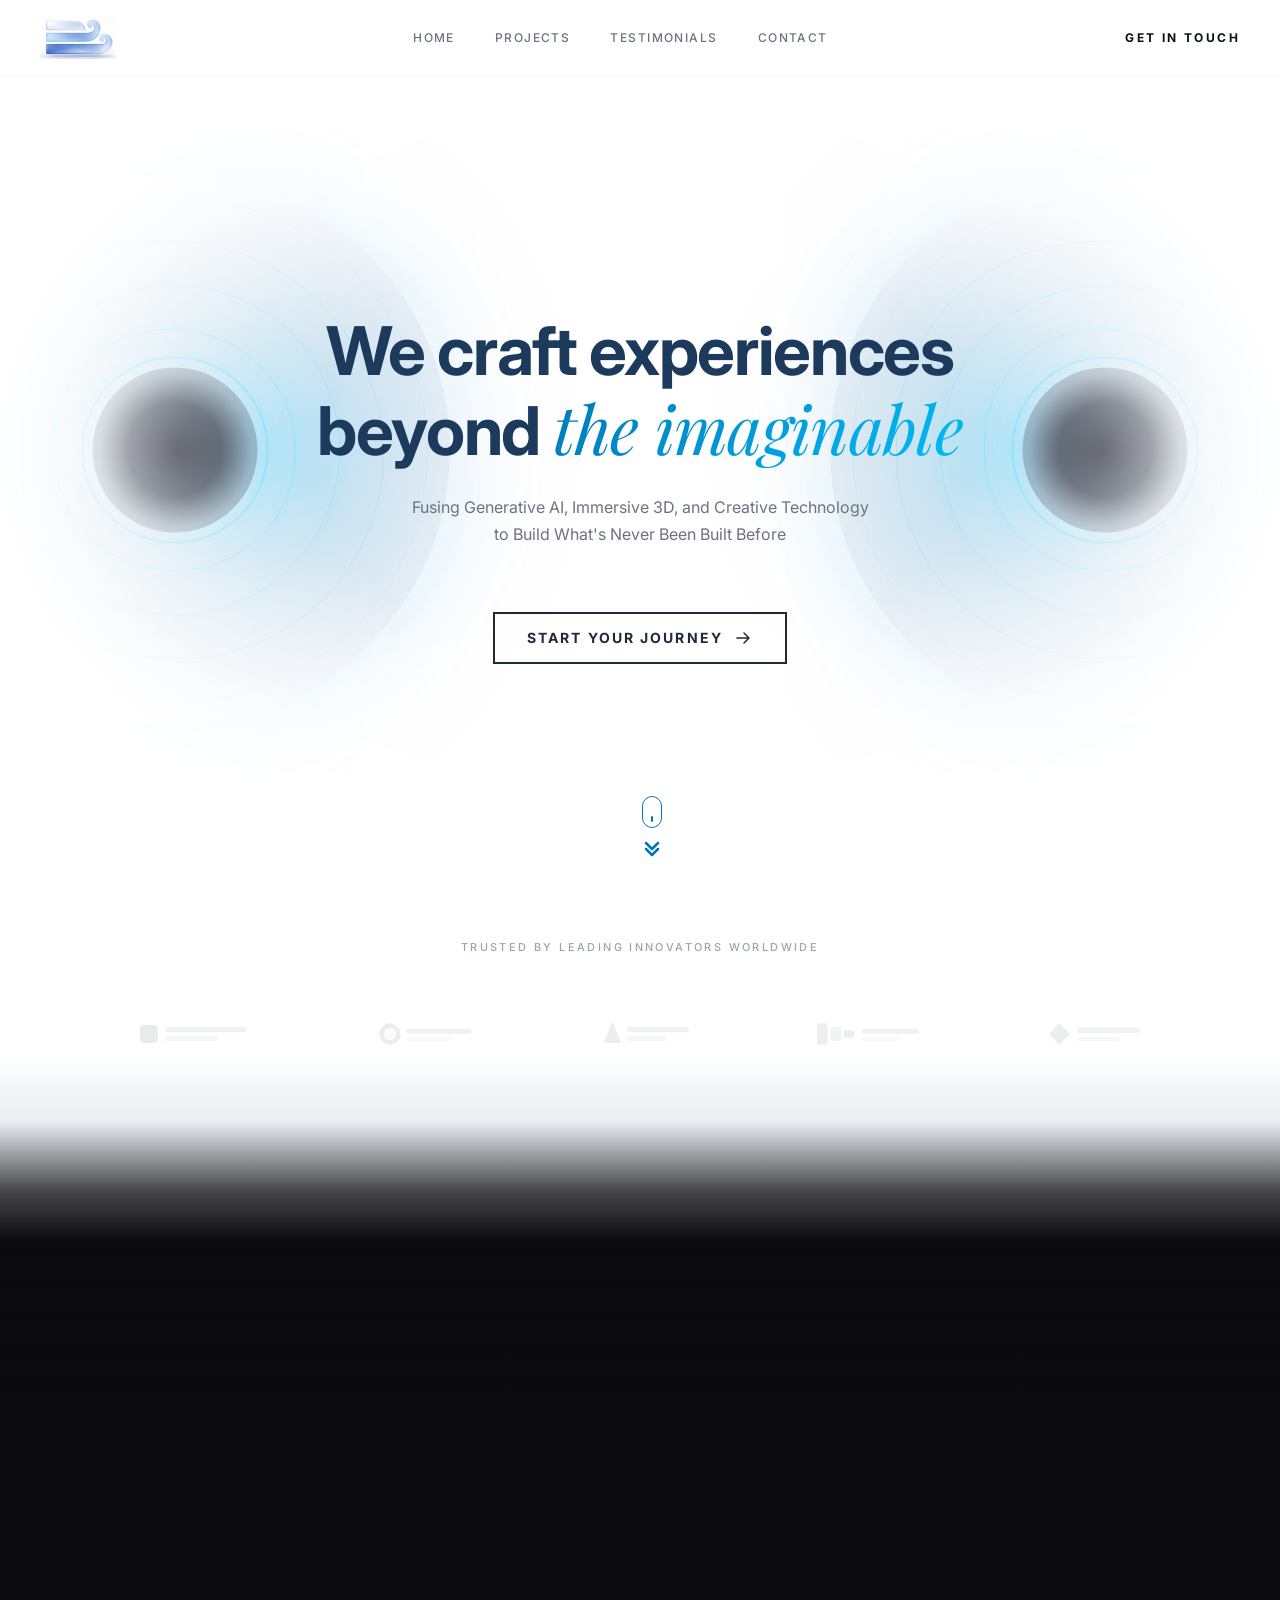
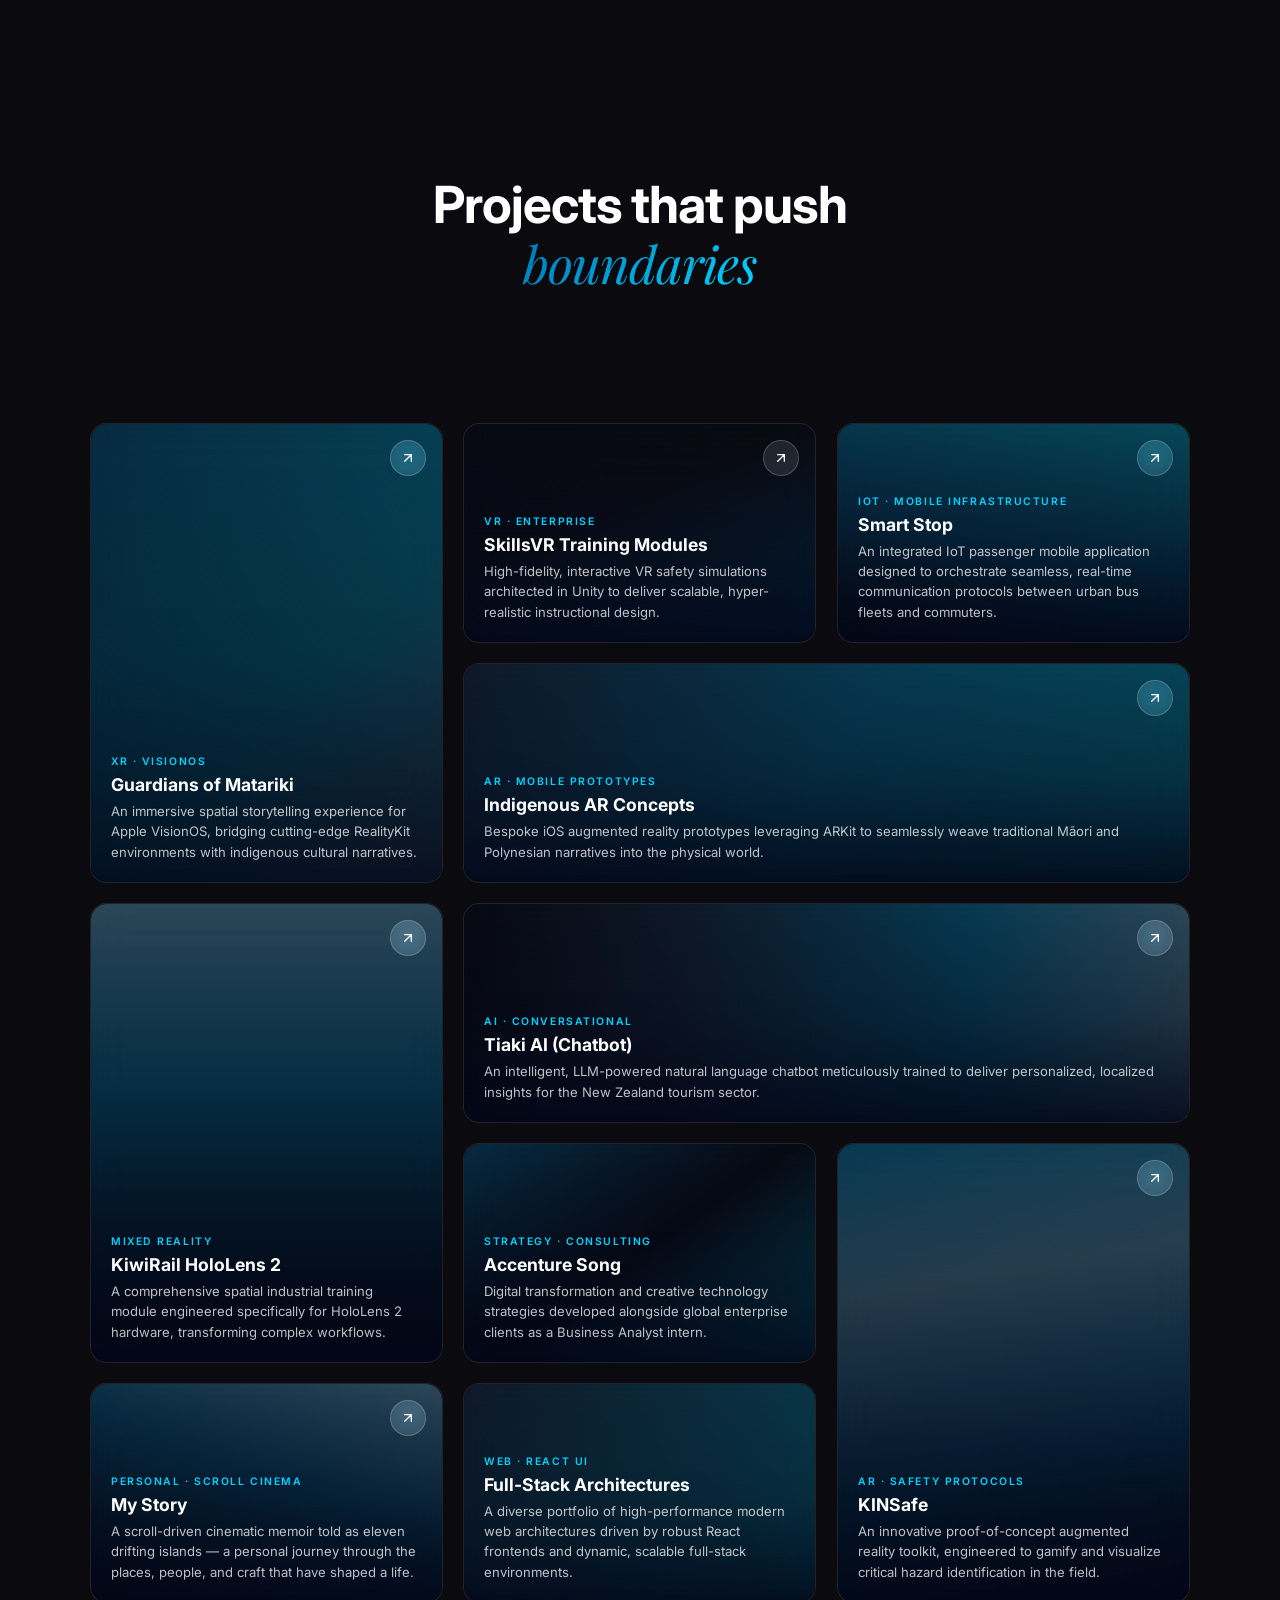
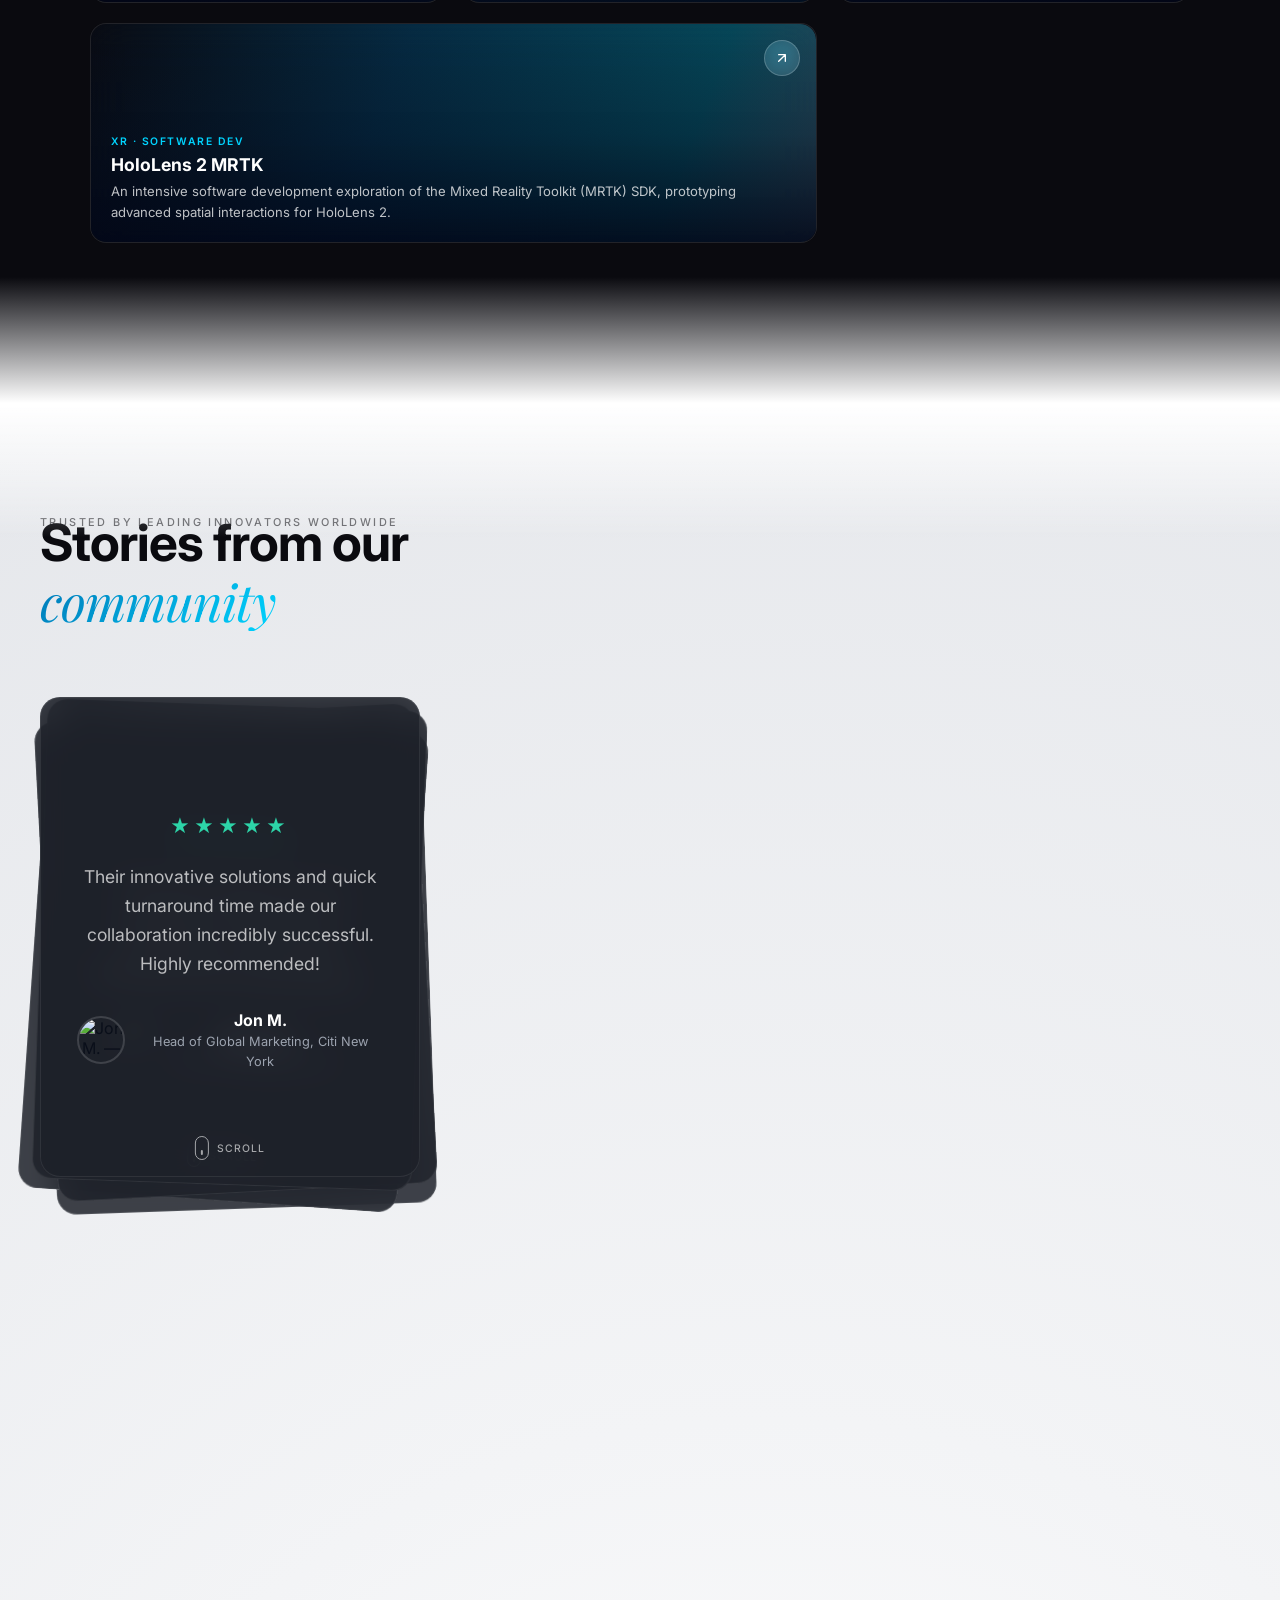
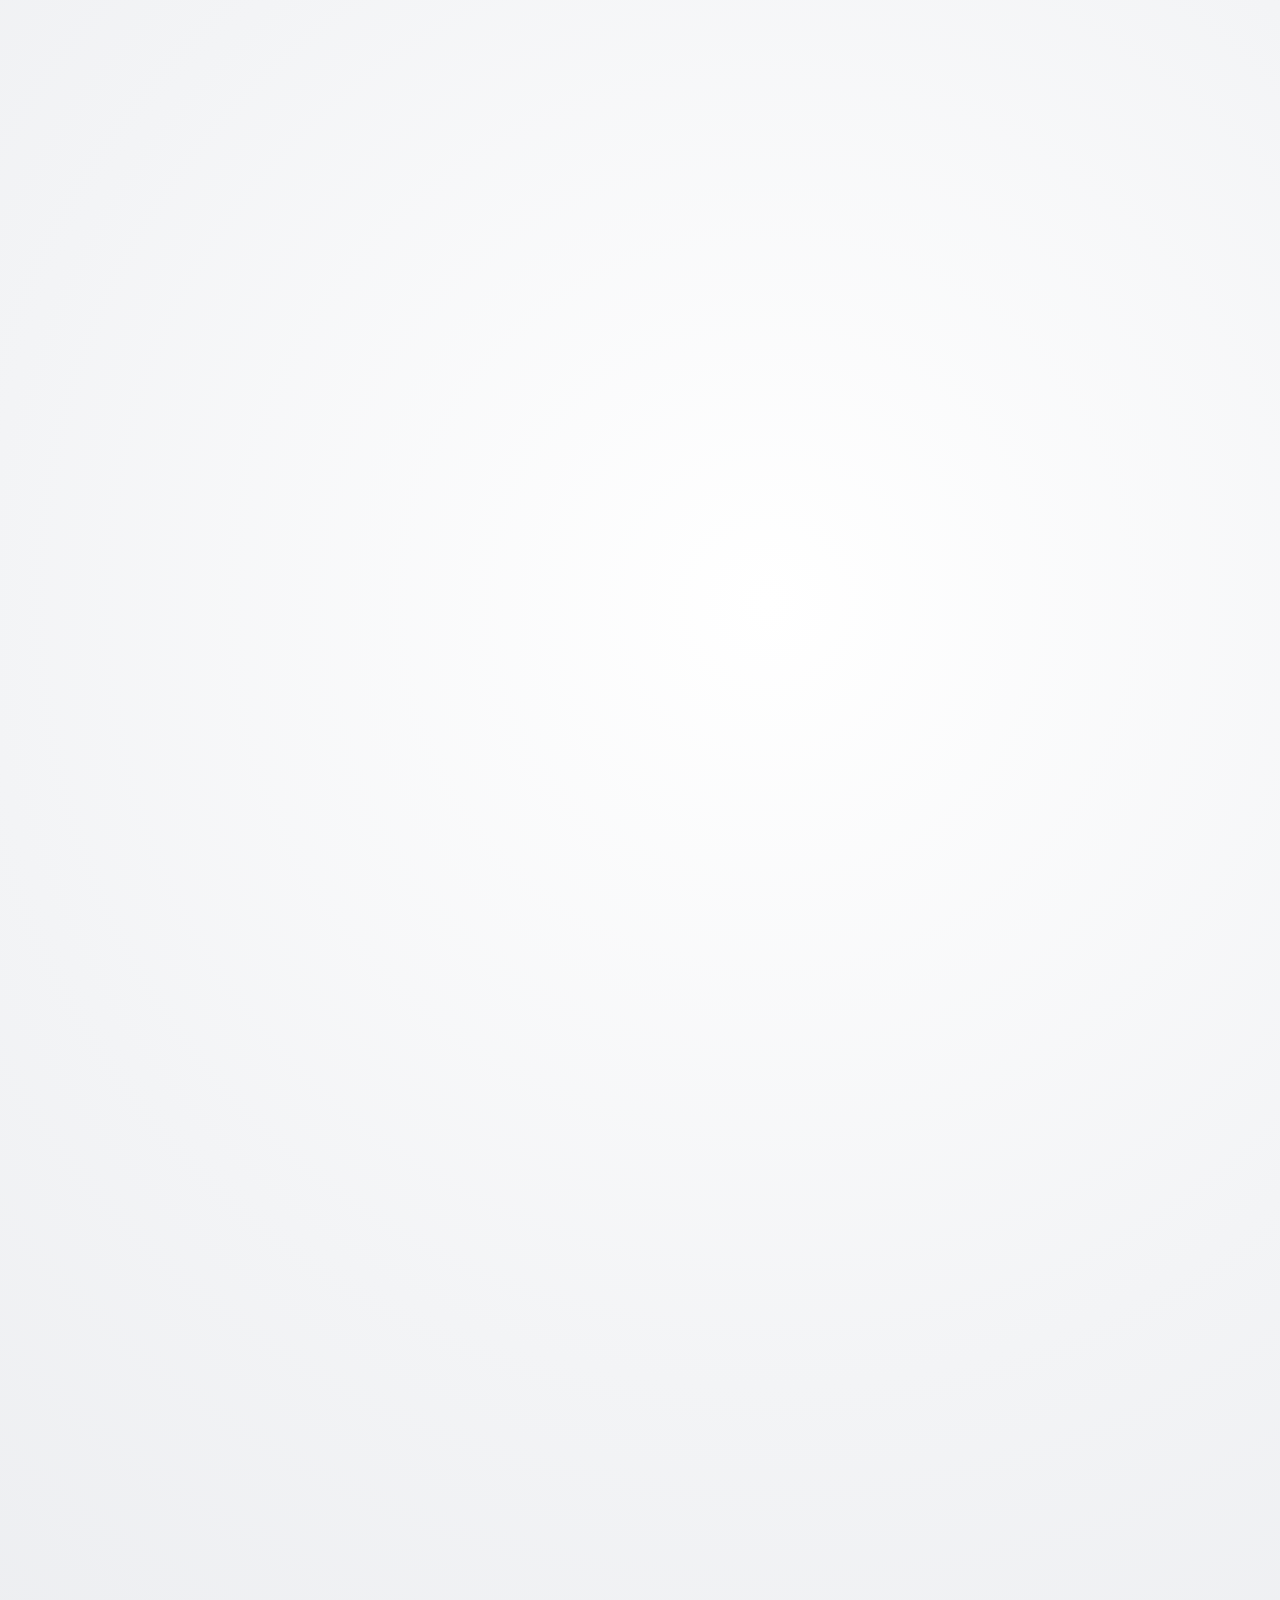
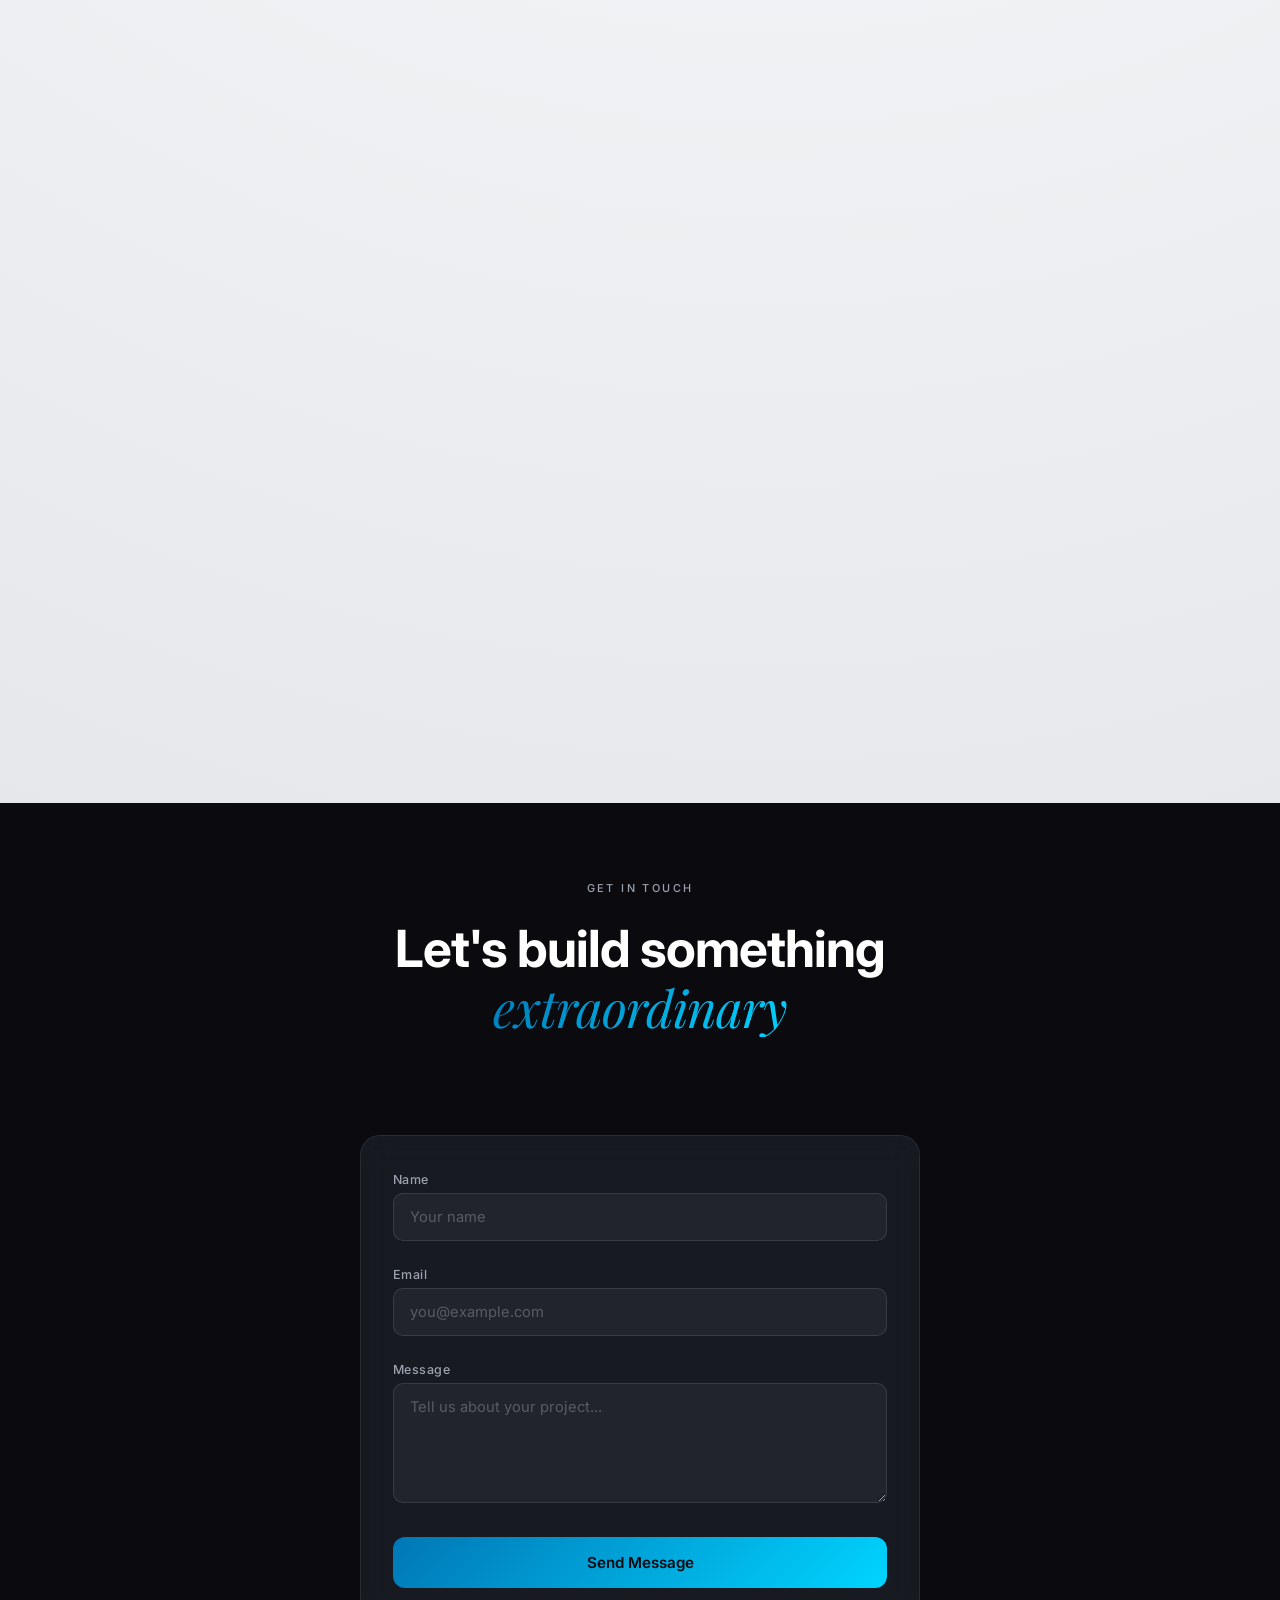
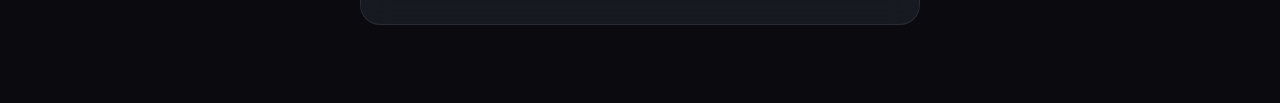
==== index.html @ 43d37e48 "Add My Story page and link from homepage card - New /my-story/ subfolder with the cinematic scroll-d" ====
<!DOCTYPE html>
<html lang="en">

<head>
    <meta charset="UTF-8">
    <meta name="viewport" content="width=device-width, initial-scale=1.0">

    <!-- ===== PRIMARY SEO META TAGS ===== -->
    <title>Tiaki Mai Rā — Māori-led AI, AR, VR & XR Creative Technology Studio</title>
    <meta name="description"
        content="Tiaki Mai Rā is a Māori-led creative technology studio delivering Agentic AI, Automations, digital transformations, and immersive AR / VR / XR solutions through culturally grounded design, modern websites, and innovative user experiences. Serving New York, New Zealand, and Australia.">
    <meta name="keywords"
        content="Māori creative technology studio, AI agency New Zealand, AR VR XR development New York, immersive digital experiences Australia, agentic AI automation agency, cultural technology design, digital transformation New Zealand, augmented reality development New Zealand, virtual reality training solutions, mixed reality experiences, HoloLens development studio, spatial computing agency, Apple Vision Pro development, immersive 3D experiences, AI automation studio, AI digital transformation agency, generative AI solutions, AI workflow automation, LLM powered applications, creative technology studio, modern website design agency, interactive web experiences, 3D web design agency, creative tech studio Auckland, digital agency New York, Māori led digital agency, indigenous technology design, culturally grounded digital experiences, Pacific tech innovation">
    <meta name="author" content="Tiaki Mai Rā">
    <meta name="robots" content="index, follow">
    <meta name="theme-color" content="#0A0F1A">

    <!-- ===== CANONICAL URL ===== -->
    <link rel="canonical" href="https://tiakimaira.com">

    <!-- ===== OPEN GRAPH (Facebook, LinkedIn, iMessage, WhatsApp) ===== -->
    <meta property="og:type" content="website">
    <meta property="og:url" content="https://tiakimaira.com">
    <meta property="og:title" content="Tiaki Mai Rā — Māori-led AI, AR, VR & XR Creative Technology Studio">
    <meta property="og:description"
        content="Tiaki Mai Rā is a Māori-led creative technology studio delivering Agentic AI, Automations, digital transformations, and immersive AR / VR / XR solutions through culturally grounded design, modern websites, and innovative user experiences.">
    <meta property="og:image" content="https://tiakimaira.com/assets/images/og-image.png">
    <meta property="og:image:width" content="1200">
    <meta property="og:image:height" content="630">
    <meta property="og:image:alt" content="Tiaki Mai Rā — Māori-led Creative Technology Studio">
    <meta property="og:site_name" content="Tiaki Mai Rā">
    <meta property="og:locale" content="en_US">

    <!-- ===== TWITTER / X CARD ===== -->
    <meta name="twitter:card" content="summary_large_image">
    <meta name="twitter:url" content="https://tiakimaira.com">
    <meta name="twitter:title" content="Tiaki Mai Rā — Māori-led AI, AR, VR & XR Creative Technology Studio">
    <meta name="twitter:description"
        content="Tiaki Mai Rā is a Māori-led creative technology studio delivering Agentic AI, Automations, digital transformations, and immersive AR / VR / XR solutions.">
    <meta name="twitter:image" content="https://tiakimaira.com/assets/images/og-image.png">

    <!-- ===== JSON-LD STRUCTURED DATA (Google Rich Results) ===== -->
    <script type="application/ld+json">
    {
        "@context": "https://schema.org",
        "@type": "ProfessionalService",
        "name": "Tiaki Mai Rā",
        "description": "Tiaki Mai Rā is a Māori-led creative technology studio delivering Agentic AI, Automations, digital transformations, and immersive AR / VR / XR solutions through culturally grounded design, modern websites, and innovative user experiences.",
        "url": "https://tiakimaira.com",
        "logo": "https://tiakimaira.com/assets/images/logo.png",
        "image": "https://tiakimaira.com/assets/images/og-image.png",
        "email": "peresethomas649@gmail.com",
        "areaServed": [
            { "@type": "City", "name": "New York", "containedInPlace": { "@type": "Country", "name": "United States" } },
            { "@type": "Country", "name": "New Zealand" },
            { "@type": "Country", "name": "Australia" }
        ],
        "knowsAbout": [
            "Agentic AI", "Artificial Intelligence", "Augmented Reality", "Virtual Reality",
            "Mixed Reality", "Extended Reality", "Digital Transformation", "Creative Technology",
            "Māori Design", "Immersive Experiences", "3D Web Design", "Spatial Computing"
        ],
        "sameAs": [
            "https://github.com/peresethomas649-byte"
        ],
        "founder": {
            "@type": "Person",
            "name": "Thomas Perese"
        }
    }
    </script>

    <!-- ===== FONTS & STYLES ===== -->
    <link rel="preconnect" href="https://fonts.googleapis.com">
    <link rel="preconnect" href="https://res.cloudinary.com" crossorigin>
    <link rel="preconnect" href="https://fonts.gstatic.com" crossorigin>
    <link
        href="https://fonts.googleapis.com/css2?family=Barlow+Condensed:wght@700&family=Inter:wght@400;500;700&family=Playfair+Display:ital@0;1&display=swap"
        rel="stylesheet">
    <link rel="stylesheet" href="css/style.css">
</head>

<body>
    <!-- ===== NAVIGATION ===== -->
    <header class="nav" id="main-nav">
        <a href="/" class="nav__logo" id="nav-logo">
            <img src="assets/images/logo.png" alt="Tiaki Mai Rā Logo" class="nav__logo-img">
        </a>
        <nav class="nav__links" id="nav-links">
            <a href="#home" class="nav__link" id="nav-home">HOME</a>
            <a href="#projects" class="nav__link" id="nav-projects">PROJECTS</a>
            <a href="#testimonials" class="nav__link" id="nav-testimonials">TESTIMONIALS</a>
            <a href="#contact" class="nav__link" id="nav-contact">CONTACT</a>
        </nav>
        <a href="#contact" class="nav__cta" id="nav-cta">GET IN TOUCH</a>
        <button class="nav__hamburger" id="nav-hamburger" aria-label="Toggle menu" aria-expanded="false" aria-controls="mobile-menu">
            <span></span>
            <span></span>
            <span></span>
        </button>
    </header>

    <!-- ===== MOBILE MENU ===== -->
    <div class="mobile-menu" id="mobile-menu" aria-hidden="true">
        <a href="#home" class="mobile-menu__link">HOME</a>
        <a href="#projects" class="mobile-menu__link">PROJECTS</a>
        <a href="#testimonials" class="mobile-menu__link">TESTIMONIALS</a>
        <a href="#contact" class="mobile-menu__link">CONTACT</a>
        <a href="#contact" class="mobile-menu__link mobile-menu__cta">GET IN TOUCH</a>
    </div>

    <!-- ===== HERO SECTION ===== -->
    <main>
        <section class="hero" id="home">

            <div class="hero__orb hero__orb--left" id="hero-orb-left">
                <div class="hero__orb-inner">
                    <div class="hero__orb-void"></div>
                    <div class="hero__orb-ring hero__orb-ring--1"></div>
                    <div class="hero__orb-ring hero__orb-ring--2"></div>
                    <div class="hero__orb-ring hero__orb-ring--3"></div>
                    <div class="hero__orb-ring hero__orb-ring--4"></div>
                    <div class="hero__orb-ring hero__orb-ring--5"></div>
                </div>
            </div>
            <div class="hero__orb hero__orb--right" id="hero-orb-right">
                <div class="hero__orb-inner">
                    <div class="hero__orb-void"></div>
                    <div class="hero__orb-ring hero__orb-ring--1"></div>
                    <div class="hero__orb-ring hero__orb-ring--2"></div>
                    <div class="hero__orb-ring hero__orb-ring--3"></div>
                    <div class="hero__orb-ring hero__orb-ring--4"></div>
                    <div class="hero__orb-ring hero__orb-ring--5"></div>
                </div>
            </div>

            <!-- Spline 3D Robot — Cinematic hero background -->
            <div class="hero__spline-robot" id="hero-spline-robot">
                <div class="hero__spline-loader" id="spline-loader">
                    <div class="hero__spline-loader-pulse"></div>
                </div>
                <spline-viewer url="https://prod.spline.design/Y9ut7mO0JN3DIM9l/scene.splinecode"
                    id="spline-robot-viewer"></spline-viewer>
            </div>

            <div class="hero__content">
                <h1 class="hero__title" id="hero-title">
                    We craft experiences beyond
                    <span class="hero__title--italic">the&nbsp;imaginable</span>
                </h1>
                <p class="hero__subtitle" id="hero-subtitle">
                    Fusing Generative AI, Immersive 3D, and Creative Technology<br>
                    to Build What's Never Been Built Before
                </p>
                <a href="#contact" class="hero__cta" id="hero-cta">
                    <span>START YOUR JOURNEY</span>
                    <svg class="hero__cta-arrow" width="20" height="20" viewBox="0 0 20 20" fill="none">
                        <path d="M4 10H16M16 10L11 5M16 10L11 15" stroke="currentColor" stroke-width="1.5"
                            stroke-linecap="round" stroke-linejoin="round" />
                    </svg>
                </a>
            </div>

            <!-- Hero Scroll Down Indicator -->
            <div class="hero__scroll-indicator">
                <div class="hero__scroll-mouse">
                    <div class="hero__scroll-wheel"></div>
                </div>
                <!-- Double Chevron Down Arrow -->
                <svg class="hero__scroll-arrows" width="24" height="24" viewBox="0 0 24 24" fill="none">
                    <path d="M6 7l6 6 6-6M6 13l6 6 6-6" stroke="var(--color-accent-azure)" stroke-width="2.5"
                        stroke-linecap="round" stroke-linejoin="round" />
                </svg>
            </div>
        </section>

        <!-- ===== TRUSTED BY SECTION ===== -->
        <section class="trusted" id="trusted">
            <p class="trusted__label" id="trusted-label">TRUSTED BY LEADING INNOVATORS WORLDWIDE</p>
            <div class="trusted__logos" id="trusted-logos">
                <!-- Placeholder logos — replace with actual brand logos later -->
                <div class="trusted__logo" id="trusted-logo-1">
                    <svg class="trusted__logo-svg" width="120" height="36" viewBox="0 0 120 36" fill="none"
                        xmlns="http://www.w3.org/2000/svg">
                        <rect x="0" y="8" width="20" height="20" rx="4" fill="currentColor" opacity="0.6" />
                        <rect x="28" y="10" width="92" height="6" rx="3" fill="currentColor" opacity="0.4" />
                        <rect x="28" y="20" width="60" height="6" rx="3" fill="currentColor" opacity="0.25" />
                    </svg>
                </div>
                <div class="trusted__logo" id="trusted-logo-2">
                    <svg class="trusted__logo-svg" width="110" height="36" viewBox="0 0 110 36" fill="none"
                        xmlns="http://www.w3.org/2000/svg">
                        <circle cx="18" cy="18" r="12" fill="currentColor" opacity="0.5" />
                        <circle cx="18" cy="18" r="7" fill="white" opacity="0.8" />
                        <rect x="36" y="12" width="74" height="6" rx="3" fill="currentColor" opacity="0.4" />
                        <rect x="36" y="22" width="50" height="4" rx="2" fill="currentColor" opacity="0.2" />
                    </svg>
                </div>
                <div class="trusted__logo" id="trusted-logo-3">
                    <svg class="trusted__logo-svg" width="100" height="36" viewBox="0 0 100 36" fill="none"
                        xmlns="http://www.w3.org/2000/svg">
                        <polygon points="14,4 24,28 4,28" fill="currentColor" opacity="0.5" />
                        <rect x="30" y="10" width="70" height="6" rx="3" fill="currentColor" opacity="0.4" />
                        <rect x="30" y="20" width="45" height="6" rx="3" fill="currentColor" opacity="0.25" />
                    </svg>
                </div>
                <div class="trusted__logo" id="trusted-logo-4">
                    <svg class="trusted__logo-svg" width="115" height="36" viewBox="0 0 115 36" fill="none"
                        xmlns="http://www.w3.org/2000/svg">
                        <rect x="0" y="6" width="12" height="24" rx="2" fill="currentColor" opacity="0.45" />
                        <rect x="15" y="10" width="12" height="16" rx="2" fill="currentColor" opacity="0.35" />
                        <rect x="30" y="14" width="12" height="8" rx="2" fill="currentColor" opacity="0.5" />
                        <rect x="50" y="12" width="65" height="6" rx="3" fill="currentColor" opacity="0.4" />
                        <rect x="50" y="22" width="42" height="4" rx="2" fill="currentColor" opacity="0.2" />
                    </svg>
                </div>
                <div class="trusted__logo" id="trusted-logo-5">
                    <svg class="trusted__logo-svg" width="105" height="36" viewBox="0 0 105 36" fill="none"
                        xmlns="http://www.w3.org/2000/svg">
                        <path d="M14 6 L26 18 L14 30 L2 18Z" fill="currentColor" opacity="0.5" />
                        <rect x="34" y="11" width="71" height="6" rx="3" fill="currentColor" opacity="0.4" />
                        <rect x="34" y="21" width="48" height="5" rx="2.5" fill="currentColor" opacity="0.22" />
                    </svg>
                </div>
            </div>
        </section>

        <!-- ===== PROJECTS SECTION ===== -->
        <section class="projects" id="projects">
            <!-- Spline 3D Background -->
            <div class="projects__spline-bg" id="projects-spline-bg">
                <div class="spline-lazy" data-spline-url="https://prod.spline.design/tyWEALp7LIbK8lej/scene.splinecode" data-spline-id="projects-spline-viewer" aria-hidden="true"></div>
            </div>

            <div class="projects__content">
                <p class="projects__label scroll-reveal" id="projects-label">SELECTED WORK</p>
                <h2 class="projects__heading scroll-reveal" id="projects-heading">Projects that push<br><span
                        class="projects__heading--italic">boundaries</span></h2>

                <div class="testi-grid">
                    <div class="testi-card testi-card--tall scroll-reveal"
                        style="--card-bg: linear-gradient(135deg, #0077B6 0%, #00D4FF 60%, #7DD3FC 100%)">
                        <a href="guardians-of-matariki/" target="_blank" rel="noopener noreferrer"
                            class="testi-card__link">
                            <svg viewBox="0 0 24 24">
                                <path d="M7 17L17 7M17 7H7M17 7V17" />
                            </svg>
                        </a>
                        <div class="testi-card__overlay"><span class="testi-card__tag">XR · VisionOS</span><strong
                                class="testi-card__name">Guardians of Matariki</strong>
                            <p class="testi-card__quote">An immersive spatial storytelling experience for Apple
                                VisionOS, bridging cutting-edge RealityKit environments with indigenous cultural
                                narratives.</p>
                        </div>
                    </div>
                    <div class="testi-card scroll-reveal"
                        style="--card-bg: linear-gradient(160deg, #020617 0%, #0A0F1A 40%, #0077B6 100%)">
                        <a href="https://www.linkedin.com/posts/thomas-perese-140441190_mentalwellness-immersivetechnology-vrtraining-activity-6981319841764827136-eb1U?utm_source=share&utm_medium=member_desktop&rcm=ACoAACzqO4ABsgDZSxdOosHSbz38uYWFHW-3hwM"
                            target="_blank" rel="noopener noreferrer" class="testi-card__link">
                            <svg viewBox="0 0 24 24">
                                <path d="M7 17L17 7M17 7H7M17 7V17" />
                            </svg>
                        </a>
                        <div class="testi-card__overlay"><span class="testi-card__tag">VR · Enterprise</span><strong
                                class="testi-card__name">SkillsVR Training Modules</strong>
                            <p class="testi-card__quote">High-fidelity, interactive VR safety simulations architected in
                                Unity to deliver scalable, hyper-realistic instructional design.</p>
                        </div>
                    </div>
                    <div class="testi-card testi-card--wide scroll-reveal"
                        style="--card-bg: linear-gradient(120deg, #1B3A5C 0%, #00A8E8 50%, #00D4FF 100%)">
                        <a href="https://youtu.be/cHgGJdDxML8?si=fxr7_j06RbcumndU" target="_blank"
                            rel="noopener noreferrer" class="testi-card__link">
                            <svg viewBox="0 0 24 24">
                                <path d="M7 17L17 7M17 7H7M17 7V17" />
                            </svg>
                        </a>
                        <div class="testi-card__overlay"><span class="testi-card__tag">AR · Mobile
                                Prototypes</span><strong class="testi-card__name">Indigenous AR Concepts</strong>
                            <p class="testi-card__quote">Bespoke iOS augmented reality prototypes leveraging ARKit to
                                seamlessly weave traditional Māori and Polynesian narratives into the physical world.
                            </p>
                        </div>
                    </div>
                    <div class="testi-card testi-card--tall scroll-reveal"
                        style="--card-bg: linear-gradient(180deg, #7DD3FC 0%, #00A8E8 40%, #020617 100%)">
                        <a href="https://youtu.be/ezRUdjYpfCM?si=EBV8lt5MTKJsWo0j" target="_blank"
                            rel="noopener noreferrer" class="testi-card__link">
                            <svg viewBox="0 0 24 24">
                                <path d="M7 17L17 7M17 7H7M17 7V17" />
                            </svg>
                        </a>
                        <div class="testi-card__overlay"><span class="testi-card__tag">Mixed Reality</span><strong
                                class="testi-card__name">KiwiRail HoloLens 2</strong>
                            <p class="testi-card__quote">A comprehensive spatial industrial training module engineered
                                specifically for HoloLens 2 hardware, transforming complex workflows.</p>
                        </div>
                    </div>
                    <div class="testi-card scroll-reveal"
                        style="--card-bg: linear-gradient(200deg, #00D4FF 0%, #0077B6 60%, #0A0F1A 100%)">
                        <a href="https://youtu.be/CEmShMY31d4?si=II7od-1hXOzZlOoH" target="_blank"
                            rel="noopener noreferrer" class="testi-card__link">
                            <svg viewBox="0 0 24 24">
                                <path d="M7 17L17 7M17 7H7M17 7V17" />
                            </svg>
                        </a>
                        <div class="testi-card__overlay"><span class="testi-card__tag">IoT · Mobile
                                Infrastructure</span><strong class="testi-card__name">Smart Stop</strong>
                            <p class="testi-card__quote">An integrated IoT passenger mobile application designed to
                                orchestrate seamless, real-time communication protocols between urban bus fleets and
                                commuters.</p>
                        </div>
                    </div>
                    <div class="testi-card testi-card--wide scroll-reveal"
                        style="--card-bg: linear-gradient(90deg, #020617 0%, #1B3A5C 30%, #00A8E8 70%, #7DD3FC 100%)">
                        <a href="https://youtu.be/OfG2aAhmLfo?si=V5wdXjJYXBlcV-xc" target="_blank"
                            rel="noopener noreferrer" class="testi-card__link">
                            <svg viewBox="0 0 24 24">
                                <path d="M7 17L17 7M17 7H7M17 7V17" />
                            </svg>
                        </a>
                        <div class="testi-card__overlay"><span class="testi-card__tag">AI · Conversational</span><strong
                                class="testi-card__name">Tiaki AI (Chatbot)</strong>
                            <p class="testi-card__quote">An intelligent, LLM-powered natural language chatbot
                                meticulously trained to deliver personalized, localized insights for the New Zealand
                                tourism sector.</p>
                        </div>
                    </div>
                    <div class="testi-card scroll-reveal"
                        style="--card-bg: linear-gradient(145deg, #0077B6 0%, #020617 50%, #00D4FF 100%)">
                        <div class="testi-card__overlay"><span class="testi-card__tag">Strategy ·
                                Consulting</span><strong class="testi-card__name">Accenture Song</strong>
                            <p class="testi-card__quote">Digital transformation and creative technology strategies
                                developed alongside global enterprise clients as a Business Analyst intern.</p>
                        </div>
                    </div>
                    <div class="testi-card testi-card--tall scroll-reveal"
                        style="--card-bg: linear-gradient(170deg, #00A8E8 0%, #7DD3FC 30%, #0077B6 70%, #020617 100%)">
                        <a href="kinsafe/" class="testi-card__link">
                            <svg viewBox="0 0 24 24">
                                <path d="M7 17L17 7M17 7H7M17 7V17" />
                            </svg>
                        </a>
                        <div class="testi-card__overlay"><span class="testi-card__tag">AR · Safety
                                Protocols</span><strong class="testi-card__name">KINSafe</strong>
                            <p class="testi-card__quote">An innovative proof-of-concept augmented reality toolkit,
                                engineered to gamify and visualize critical hazard identification in the field.</p>
                        </div>
                    </div>
                    <div class="testi-card scroll-reveal"
                        style="--card-bg: linear-gradient(200deg, #7DD3FC 0%, #0077B6 45%, #020617 100%)">
                        <a href="my-story/" class="testi-card__link">
                            <svg viewBox="0 0 24 24">
                                <path d="M7 17L17 7M17 7H7M17 7V17" />
                            </svg>
                        </a>
                        <div class="testi-card__overlay"><span class="testi-card__tag">Personal · Scroll
                                Cinema</span><strong class="testi-card__name">My Story</strong>
                            <p class="testi-card__quote">A scroll-driven cinematic memoir told as eleven drifting
                                islands — a personal journey through the places, people, and craft that have shaped a
                                life.</p>
                        </div>
                    </div>
                    <div class="testi-card scroll-reveal"
                        style="--card-bg: linear-gradient(135deg, #1B3A5C 0%, #00D4FF 100%)">
                        <div class="testi-card__overlay"><span class="testi-card__tag">Web · React UI</span><strong
                                class="testi-card__name">Full-Stack Architectures</strong>
                            <p class="testi-card__quote">A diverse portfolio of high-performance modern web
                                architectures driven by robust React frontends and dynamic, scalable full-stack
                                environments.</p>
                        </div>
                    </div>
                    <div class="testi-card testi-card--wide scroll-reveal"
                        style="--card-bg: linear-gradient(110deg, #0A0F1A 0%, #0077B6 40%, #00D4FF 80%, #7DD3FC 100%)">
                        <a href="https://youtu.be/n2o9SX4FM3c" target="_blank" rel="noopener noreferrer"
                            class="testi-card__link">
                            <svg viewBox="0 0 24 24">
                                <path d="M7 17L17 7M17 7H7M17 7V17" />
                            </svg>
                        </a>
                        <div class="testi-card__overlay"><span class="testi-card__tag">XR · Software Dev</span><strong
                                class="testi-card__name">HoloLens 2 MRTK</strong>
                            <p class="testi-card__quote">An intensive software development exploration of the Mixed
                                Reality Toolkit (MRTK) SDK, prototyping advanced spatial interactions for HoloLens 2.
                            </p>
                        </div>
                    </div>
                </div>
            </div>
        </section>

        <!-- ===== TESTIMONIALS SECTION ===== -->
        <section class="testimonials" id="testimonials">
            <!-- ===== CLOUDINARY VIDEO SEPARATOR: externally hosted, no Netlify video bandwidth ===== -->
            <div class="section-separator" aria-hidden="true">
                <video
                    class="section-separator__video"
                    src="https://res.cloudinary.com/dsqhj32yo/video/upload/q_auto/f_auto/v1778173238/AnimantedBridge_p5ctt2.mov"
                    autoplay
                    muted
                    loop
                    playsinline
                    preload="metadata">
                </video>
            </div>

            <div class="testimonials__sticky-wrapper">
                <div class="testimonials__spline-bg" id="testimonials-spline-bg">
                    <div class="spline-lazy" data-spline-url="https://prod.spline.design/RT2Mz6w07HyIAY05/scene.splinecode" data-spline-id="testimonials-spline-viewer" aria-hidden="true"></div>
                </div>

                <div class="testimonials__content">
                    <p class="testimonials__label scroll-reveal">TRUSTED BY LEADING INNOVATORS WORLDWIDE</p>
                    <h2 class="testimonials__heading scroll-reveal">Stories from our <br><span
                            class="testimonials__heading--italic">community</span></h2>

                    <div class="card-deck" id="card-deck">
                        <div class="deck-card" data-index="0">
                            <div class="deck-card__stars">★★★★★</div>
                            <p class="deck-card__quote">Their innovative solutions and quick turnaround time made our
                                collaboration incredibly successful. Highly recommended!</p>
                            <div class="deck-card__author">
                                <img class="deck-card__avatar"
                                    src="https://media.licdn.com/dms/image/v2/D4E03AQEgq5a5gbYFIQ/profile-displayphoto-shrink_800_800/profile-displayphoto-shrink_800_800/0/1664495146898?e=1778112000&v=beta&t=d1_3pk4hleWQmdkb09hFTHDEElZkIXtRwCx7GGDKLYM"
                                    alt="Jon M. — Head of Global Marketing, Citi New York" loading="lazy" decoding="async" referrerpolicy="no-referrer">
                                <div><strong class="deck-card__name">Jon M.</strong><span class="deck-card__role">Head
                                        of Global Marketing, Citi New York</span></div>
                            </div>

                            <!-- Animated Scroll Hint (Only on Top Card) -->
                            <div class="deck-scroll-hint">
                                <div class="deck-scroll-hint__mouse">
                                    <div class="deck-scroll-hint__wheel"></div>
                                </div>
                                <span>Scroll</span>
                            </div>
                        </div>
                        <div class="deck-card" data-index="1">
                            <div class="deck-card__stars">★★★★★</div>
                            <p class="deck-card__quote">The level of detail and user experience in their work is
                                exceptional. I'm thoroughly impressed with the final product.</p>
                            <div class="deck-card__author">
                                <img class="deck-card__avatar"
                                    src="https://encrypted-tbn0.gstatic.com/images?q=tbn:ANd9GcQYMUOxEy6LzZ7E78B60yCD3y-2am_J85mDAuVTMf2R7Vx4CM4M_T7fqv3fy1jnYIWlIofZ9k_62_oEkZ_L3nSyTClH6Q5E&s&ec=121635968"
                                    alt="Marco B. — CEO, 3Ccodes New York" loading="lazy" decoding="async" referrerpolicy="no-referrer">
                                <div><strong class="deck-card__name">Marco B.</strong><span class="deck-card__role">CEO,
                                        3Ccodes New York</span></div>
                            </div>

                            <!-- Animated Scroll Hint -->
                            <div class="deck-scroll-hint">
                                <div class="deck-scroll-hint__mouse">
                                    <div class="deck-scroll-hint__wheel"></div>
                                </div>
                                <span>Scroll</span>
                            </div>
                        </div>
                        <div class="deck-card" data-index="2">
                            <div class="deck-card__stars">★★★★★</div>
                            <p class="deck-card__quote">Working with them was a game-changer for our project. Their
                                expertise and professionalism exceeded our expectations.</p>
                            <div class="deck-card__author">
                                <img class="deck-card__avatar"
                                    src="https://media.licdn.com/dms/image/v2/C5603AQFkjumkx-HAJg/profile-displayphoto-shrink_800_800/profile-displayphoto-shrink_800_800/0/1659605431994?e=1778112000&v=beta&t=9CZTHlMgIoDEgn6VNdDvpLTNJTdHeldQt3LH_SG8FJA"
                                    alt="Donna P. — CEO, Chamber of Commerce New Zealand" loading="lazy" decoding="async" referrerpolicy="no-referrer">
                                <div><strong class="deck-card__name">Donna P.</strong><span class="deck-card__role">CEO,
                                        Chamber of Commerce, New Zealand</span></div>
                            </div>

                            <!-- Animated Scroll Hint -->
                            <div class="deck-scroll-hint">
                                <div class="deck-scroll-hint__mouse">
                                    <div class="deck-scroll-hint__wheel"></div>
                                </div>
                                <span>Scroll</span>
                            </div>
                        </div>
                        <div class="deck-card" data-index="3">
                            <div class="deck-card__stars">★★★★★</div>
                            <p class="deck-card__quote">The quality of work and communication throughout the project was
                                outstanding. They delivered exactly what we needed.</p>
                            <div class="deck-card__author">
                                <img class="deck-card__avatar"
                                    src="https://www.pwc.co.nz/people/2021/otene-hopa-500x500.jpg"
                                    alt="Otene H. — National Cultural Lead, PwC New Zealand" loading="lazy" decoding="async" referrerpolicy="no-referrer">
                                <div><strong class="deck-card__name">Otene H.</strong><span
                                        class="deck-card__role">National Cultural Lead, PwC New Zealand</span></div>
                            </div>

                            <!-- Animated Scroll Hint -->
                            <div class="deck-scroll-hint">
                                <div class="deck-scroll-hint__mouse">
                                    <div class="deck-scroll-hint__wheel"></div>
                                </div>
                                <span>Scroll</span>
                            </div>
                        </div>
                        <div class="deck-card" data-index="4">
                            <div class="deck-card__stars">★★★★★</div>
                            <p class="deck-card__quote">Absolutely brilliant execution. The creative direction and
                                technical skill combined to produce something truly special.</p>
                            <div class="deck-card__author">
                                <img class="deck-card__avatar"
                                    src="https://media.licdn.com/dms/image/v2/D4D03AQHBMEy_Q8PFtQ/profile-displayphoto-crop_800_800/B4DZulZlW9IAAI-/0/1768006506361?e=1778112000&v=beta&t=xSTOP0U8157oZmlh1SC783rr36DEhw-_Xgl0X-ndw6g"
                                    alt="Auon K. — Director, AWS New York" loading="lazy" decoding="async" referrerpolicy="no-referrer">
                                <div><strong class="deck-card__name">Auon K.</strong><span
                                        class="deck-card__role">Director, AWS New York</span></div>
                            </div>

                            <!-- Animated Scroll Hint -->
                            <div class="deck-scroll-hint">
                                <div class="deck-scroll-hint__mouse">
                                    <div class="deck-scroll-hint__wheel"></div>
                                </div>
                                <span>Scroll</span>
                            </div>

                            <!-- Seamless Exit Hint (Hidden until finished) -->
                            <div class="deck-final-hint">
                                <svg class="hero__scroll-arrows" width="32" height="32" viewBox="0 0 24 24" fill="none">
                                    <path d="M6 7l6 6 6-6M6 13l6 6 6-6" stroke="var(--color-accent-azure)"
                                        stroke-width="2" stroke-linecap="round" stroke-linejoin="round" />
                                </svg>
                            </div>
                        </div>
                    </div>
                </div>
            </div>
        </section>


        <!-- ===== CONTACT SECTION ===== -->
        <section class="contact" id="contact">
            <div class="contact__spline-bg" id="contact-spline-bg">
                <div class="spline-lazy" data-spline-url="https://prod.spline.design/J5pGJ-AIw6Z47fRw/scene.splinecode" data-spline-id="contact-spline-viewer" aria-hidden="true"></div>
            </div>

            <div class="contact__content">
                <p class="contact__label scroll-reveal">GET IN TOUCH</p>
                <h2 class="contact__heading scroll-reveal">Let's build something <span
                        class="contact__heading--italic">extraordinary</span></h2>

                <div data-fs-success class="contact__success">Thanks! We'll be in touch soon.</div>
                <div data-fs-error class="contact__error"></div>

                <form id="contact-form" class="contact__form scroll-reveal">
                    <div class="contact__field">
                        <label for="contact-name">Name</label>
                        <input type="text" id="contact-name" name="name" placeholder="Your name" required data-fs-field>
                        <span data-fs-error="name" class="contact__field-error"></span>
                    </div>
                    <div class="contact__field">
                        <label for="contact-email">Email</label>
                        <input type="email" id="contact-email" name="email" placeholder="you@example.com" required
                            data-fs-field>
                        <span data-fs-error="email" class="contact__field-error"></span>
                    </div>
                    <div class="contact__field">
                        <label for="contact-message">Message</label>
                        <textarea id="contact-message" name="message" placeholder="Tell us about your project..."
                            rows="5" required data-fs-field></textarea>
                        <span data-fs-error="message" class="contact__field-error"></span>
                    </div>
                    <button type="submit" class="contact__submit" data-fs-submit-btn>Send Message</button>
                </form>
            </div>
        </section>
    </main>

    <script src="js/script.js"></script>
    <script>
        window.formspree = window.formspree || function () { (formspree.q = formspree.q || []).push(arguments); };
        formspree('initForm', { formElement: '#contact-form', formId: 'mgodwywl' });
    </script>
    <script src="https://unpkg.com/@formspree/ajax@1" defer></script>
</body>

</html>
---- css/style.css ----
/* ========================================
   TIAKI MAI RĀ — Design System & Styles
   Refined with NEXUS brand guidelines
   ======================================== */

/* === DESIGN TOKENS === */
:root {
    /* Primary Colors */
    --color-bg: #FFFFFF;
    --color-bg-soft: #f8f9fa;
    --color-bg-deep: #0a0a0f;
    --color-text-primary: #0A0F1A;
    --color-text-headline: #1B3A5C;
    --color-text-secondary: #6B7280;
    --color-text-muted: #9CA3AF;
    --color-text-dark: #1F2937;
    --color-white: #ffffff;

    /* Accent / Glow */
    --color-accent: #00A8E8;
    --color-accent-azure: #0077B6;
    --color-glow-cyan: #00D4FF;
    --color-glow-ice: #7DD3FC;
    --color-void-black: #020617;
    --color-accent-glow: rgba(0, 168, 232, 0.35);

    /* Borders */
    --color-border: #E5E7EB;

    /* Typography */
    --font-serif: 'Playfair Display', 'DM Serif Display', Georgia, serif;
    --font-body: 'Inter', -apple-system, BlinkMacSystemFont, 'Segoe UI', sans-serif;
    --font-condensed: 'Barlow Condensed', 'Oswald', 'Industry', sans-serif;

    /* Spacing */
    --space-xs: 0.5rem;
    --space-sm: 1rem;
    --space-md: 1.5rem;
    --space-lg: 2.5rem;
    --space-xl: 4rem;
    --space-2xl: 6rem;
    --space-3xl: 8rem;

    /* Layout */
    --max-width: 1280px;
    --nav-height: 76px;

    /* Animation */
    --ease-out-expo: cubic-bezier(0.16, 1, 0.3, 1);
    --ease-out-quad: cubic-bezier(0.25, 0.46, 0.45, 0.94);
    --transition-fast: 200ms var(--ease-out-quad);
    --transition-medium: 400ms var(--ease-out-expo);
    --transition-slow: 800ms var(--ease-out-expo);
}

/* === RESET === */
*,
*::before,
*::after {
    margin: 0;
    padding: 0;
    box-sizing: border-box;
}

html {
    scroll-behavior: smooth;
    -webkit-font-smoothing: antialiased;
    -moz-osx-font-smoothing: grayscale;
}

body {
    font-family: var(--font-body);
    background-color: var(--color-bg);
    color: var(--color-text-primary);
    overflow-x: hidden;
    min-height: 100vh;
}

a {
    text-decoration: none;
    color: inherit;
}

button {
    border: none;
    background: none;
    cursor: pointer;
    font-family: inherit;
}

/* === NAVIGATION === */
.nav {
    position: fixed;
    top: 0;
    left: 0;
    right: 0;
    z-index: 100;
    display: flex;
    align-items: center;
    justify-content: space-between;
    height: var(--nav-height);
    padding: 0 var(--space-lg);
    background: rgba(255, 255, 255, 0.88);
    backdrop-filter: blur(24px);
    -webkit-backdrop-filter: blur(24px);
    border-bottom: 1px solid rgba(0, 0, 0, 0.04);
    transition: background var(--transition-medium), box-shadow var(--transition-medium);
}

.nav--scrolled {
    background: rgba(255, 255, 255, 0.96);
    box-shadow: 0 1px 40px rgba(0, 0, 0, 0.05);
}

.nav__logo {
    font-family: var(--font-condensed);
    font-weight: 700;
    font-size: 1.125rem;
    /* ~18px */
    letter-spacing: 0.15em;
    color: var(--color-text-primary);
    transition: opacity var(--transition-fast);
    
    /* Clean, natural sizing for the tightly cropped logo */
    display: flex;
    align-items: center;
    height: 44px;
}

.nav__logo:hover {
    opacity: 0.7;
}

.nav__logo-img {
    height: 100%; 
    width: auto;
    display: block;
    mix-blend-mode: multiply; /* Keeps the white background invisible */
    object-fit: contain;
}

.nav__links {
    display: flex;
    align-items: center;
    gap: var(--space-lg);
}

.nav__link {
    font-size: 0.75rem;
    font-weight: 500;
    letter-spacing: 0.12em;
    color: var(--color-text-secondary);
    transition: color var(--transition-fast);
    position: relative;
}

.nav__link::after {
    content: '';
    position: absolute;
    bottom: -4px;
    left: 0;
    width: 0;
    height: 1px;
    background: var(--color-text-headline);
    transition: width var(--transition-medium);
}

.nav__link:hover {
    color: var(--color-text-primary);
}

.nav__link:hover::after {
    width: 100%;
}

.nav__cta {
    font-size: 0.75rem;
    font-weight: 700;
    letter-spacing: 0.2em;
    /* Wider spacing */
    color: var(--color-text-primary);
    padding: 10px 0;
    /* Text link style, no side padding */
    border: none;
    /* No button border */
    border-bottom: 1.5px solid transparent;
    border-radius: 0;
    transition: all var(--transition-fast);
}

.nav__cta:hover {
    color: var(--color-text-primary);
    border-bottom-color: var(--color-text-primary);
}

.nav__hamburger {
    display: none;
    flex-direction: column;
    gap: 5px;
    padding: 8px;
    z-index: 110;
}

.nav__hamburger span {
    display: block;
    width: 22px;
    height: 1.5px;
    background: var(--color-text-primary);
    transition: all var(--transition-medium);
    transform-origin: center;
}

.nav__hamburger.active span:nth-child(1) {
    transform: rotate(45deg) translate(4px, 5px);
}

.nav__hamburger.active span:nth-child(2) {
    opacity: 0;
}

.nav__hamburger.active span:nth-child(3) {
    transform: rotate(-45deg) translate(4px, -5px);
}

/* === MOBILE MENU === */
.mobile-menu {
    position: fixed;
    top: 0;
    left: 0;
    right: 0;
    bottom: 0;
    z-index: 99;
    background: rgba(255, 255, 255, 0.98);
    backdrop-filter: blur(30px);
    -webkit-backdrop-filter: blur(30px);
    display: flex;
    flex-direction: column;
    align-items: center;
    justify-content: center;
    gap: var(--space-lg);
    opacity: 0;
    pointer-events: none;
    transition: opacity var(--transition-medium);
}

.mobile-menu.active {
    opacity: 1;
    pointer-events: all;
}

.mobile-menu__link {
    font-family: var(--font-serif);
    font-size: 2rem;
    color: var(--color-text-primary);
    transition: opacity var(--transition-fast);
}

.mobile-menu__link:hover {
    opacity: 0.6;
}

.mobile-menu__cta {
    font-family: var(--font-body);
    font-size: 0.85rem;
    font-weight: 500;
    letter-spacing: 0.12em;
    padding: 14px 28px;
    border: 1.5px solid rgba(0, 0, 0, 0.12);
    margin-top: var(--space-md);
}

/* === HERO SECTION === */
.hero {
    position: relative;
    display: flex;
    align-items: center;
    justify-content: center;
    min-height: 100vh;
    min-height: 100dvh;
    padding: var(--nav-height) var(--space-lg) 0;
    overflow: hidden;
    background: var(--color-bg);
}

/* Soft vignette focus toward centre */
.hero::before {
    content: '';
    position: absolute;
    top: 0;
    left: 0;
    right: 0;
    bottom: 0;
    background: radial-gradient(ellipse at center, transparent 35%, rgba(255, 255, 255, 0.95) 72%);
    z-index: 2;
    pointer-events: none;
}



/* === HERO ORB / PORTAL EFFECTS === */
.hero__orb {
    position: absolute;
    top: 50%;
    transform: translateY(-50%);
    width: 550px;
    height: 550px;
    z-index: 1;
    pointer-events: none;
    transition: opacity 0.5s ease, transform 0.5s ease;
    will-change: opacity, transform;
}

.hero__orb--left {
    left: -100px;
}

.hero__orb--right {
    right: -100px;
}

.hero__orb-inner {
    width: 100%;
    height: 100%;
    border-radius: 50%;
    position: relative;
    animation: orbPulse 7s ease-in-out infinite;
}

.hero__orb--right .hero__orb-inner {
    animation-delay: -3.5s;
}

/* Dark void centre */
.hero__orb-void {
    position: absolute;
    top: 50%;
    left: 50%;
    transform: translate(-50%, -50%);
    width: 30%;
    height: 30%;
    border-radius: 50%;
    background: radial-gradient(circle,
            var(--color-void-black) 0%,
            rgba(2, 6, 23, 0.8) 40%,
            rgba(2, 6, 23, 0.3) 65%,
            transparent 100%);
}

/* Glow backdrop for left orb */
.hero__orb--left .hero__orb-inner::before {
    content: '';
    position: absolute;
    inset: 0;
    border-radius: 50%;
    background: radial-gradient(circle at 65% 50%,
            rgba(0, 168, 232, 0.35) 0%,
            rgba(0, 119, 182, 0.2) 25%,
            rgba(0, 77, 150, 0.1) 45%,
            rgba(0, 60, 200, 0.04) 60%,
            transparent 75%);
    box-shadow:
        0 0 100px rgba(0, 168, 232, 0.12),
        0 0 200px rgba(0, 119, 182, 0.06);
}

/* Glow backdrop for right orb */
.hero__orb--right .hero__orb-inner::before {
    content: '';
    position: absolute;
    inset: 0;
    border-radius: 50%;
    background: radial-gradient(circle at 35% 50%,
            rgba(0, 168, 232, 0.35) 0%,
            rgba(0, 119, 182, 0.2) 25%,
            rgba(0, 77, 150, 0.1) 45%,
            rgba(0, 60, 200, 0.04) 60%,
            transparent 75%);
    box-shadow:
        0 0 100px rgba(0, 168, 232, 0.12),
        0 0 200px rgba(0, 119, 182, 0.06);
}

/* Concentric rings */
.hero__orb-ring {
    position: absolute;
    border-radius: 50%;
    border: 1px solid rgba(0, 168, 232, 0.12);
    top: 50%;
    left: 50%;
    transform: translate(-50%, -50%);
    transition: border-color 0.6s ease;
}

.hero__orb-ring--1 {
    width: 92%;
    height: 92%;
    border-color: rgba(0, 168, 232, 0.06);
    animation: ringRotate 20s linear infinite;
}

.hero__orb-ring--2 {
    width: 76%;
    height: 76%;
    border-color: rgba(0, 168, 232, 0.1);
    animation: ringRotate 16s linear infinite reverse;
}

.hero__orb-ring--3 {
    width: 60%;
    height: 60%;
    border-color: rgba(0, 212, 255, 0.15);
    border-width: 1.5px;
    animation: ringRotate 12s linear infinite;
    box-shadow: 0 0 15px rgba(0, 212, 255, 0.05);
}

.hero__orb-ring--4 {
    width: 44%;
    height: 44%;
    border-color: rgba(0, 212, 255, 0.2);
    border-width: 1.5px;
    animation: ringRotate 9s linear infinite reverse;
    box-shadow:
        0 0 20px rgba(0, 212, 255, 0.08),
        inset 0 0 20px rgba(0, 212, 255, 0.04);
}

.hero__orb-ring--5 {
    width: 34%;
    height: 34%;
    border-color: rgba(0, 212, 255, 0.25);
    border-width: 2px;
    animation: ringRotate 7s linear infinite;
    box-shadow:
        0 0 30px rgba(0, 212, 255, 0.1),
        inset 0 0 30px rgba(0, 212, 255, 0.06);
}

/* Slight elliptical distortion on rings for depth */
.hero__orb-ring--1,
.hero__orb-ring--3,
.hero__orb-ring--5 {
    border-radius: 50%;
    transform: translate(-50%, -50%) rotate(0deg);
}

.hero__orb-ring--2,
.hero__orb-ring--4 {
    border-radius: 48% 52% 50% 50%;
}

@keyframes orbPulse {

    0%,
    100% {
        transform: scale(1);
        opacity: 1;
    }

    50% {
        transform: scale(1.03);
        opacity: 0.9;
    }
}

@keyframes ringRotate {
    from {
        transform: translate(-50%, -50%) rotate(0deg);
    }

    to {
        transform: translate(-50%, -50%) rotate(360deg);
    }
}

/* === SPLINE 3D CONTAINERS (ready for integration) === */
.hero__spline {
    position: absolute;
    top: 50%;
    transform: translateY(-50%);
    width: 600px;
    height: 600px;
    z-index: 1;
    pointer-events: auto;
}

.hero__spline--left {
    left: -150px;
}

.hero__spline--right {
    right: -150px;
}

.hero__spline-bg {
    position: absolute;
    top: 0;
    left: 0;
    width: 100%;
    height: 100%;
    z-index: 0;
    pointer-events: auto;
}

/* Hide watermark on Spline viewer */
.hero__spline::part(watermark),
.hero__spline-bg::part(watermark) {
    display: none;
}

/* === SPLINE ROBOT — Cinematic 3D Background === */
.hero__spline-robot {
    position: absolute;
    inset: 0;
    z-index: 1;
    pointer-events: auto;
    mix-blend-mode: multiply;
    -webkit-mask-image: radial-gradient(ellipse 70% 65% at 50% 42%, rgba(0, 0, 0, 1) 18%, rgba(0, 0, 0, 0.5) 42%, transparent 70%);
    mask-image: radial-gradient(ellipse 70% 65% at 50% 42%, rgba(0, 0, 0, 1) 18%, rgba(0, 0, 0, 0.5) 42%, transparent 70%);
    opacity: 0;
    transition: opacity 1.8s cubic-bezier(0.16, 1, 0.3, 1);
    will-change: transform, opacity;
    overflow: hidden;
}

.hero__spline-robot.loaded {
    opacity: 0.88;
}

.hero__spline-robot spline-viewer {
    width: 100%;
    height: 100%;
    display: block;
    pointer-events: auto;
    transform: scale(1.35) translateY(6%);
    transform-origin: center center;
}

#spline-robot-viewer::part(watermark) {
    display: none !important;
}

/* Loading pulse while Spline scene loads */
.hero__spline-loader {
    position: absolute;
    top: 38%;
    left: 50%;
    transform: translate(-50%, -50%);
    z-index: 2;
    transition: opacity 0.8s ease 0.3s;
}

.hero__spline-robot.loaded .hero__spline-loader {
    opacity: 0;
    pointer-events: none;
}

.hero__spline-loader-pulse {
    width: 80px;
    height: 80px;
    border-radius: 50%;
    background: radial-gradient(circle, var(--color-accent-glow) 0%, transparent 70%);
    animation: splineLoaderPulse 2.5s ease-in-out infinite;
}

@keyframes splineLoaderPulse {

    0%,
    100% {
        transform: scale(0.7);
        opacity: 0.2;
    }

    50% {
        transform: scale(1.3);
        opacity: 0.5;
    }
}

/* === HERO CONTENT === */
.hero__content {
    position: relative;
    z-index: 3;
    text-align: center;
    max-width: 820px;
    display: flex;
    flex-direction: column;
    align-items: center;
    pointer-events: none; /* Let cursor pass through text to the 3D scene below */
}

.hero__title {
    font-family: var(--font-body);
    font-weight: 700;
    font-size: clamp(2.6rem, 5.5vw, 4.2rem);
    line-height: 1.15;
    letter-spacing: -0.02em;
    color: var(--color-text-headline);
    margin-bottom: var(--space-md);
    opacity: 0;
    transform: translateY(30px);
    animation: fadeUp 1s var(--ease-out-expo) 0.2s forwards;
}

.hero__title--italic {
    font-family: var(--font-serif);
    font-style: italic;
    font-weight: 400;
    letter-spacing: -0.01em;
    display: inline;
    background: linear-gradient(135deg,
            var(--color-accent-azure) 0%,
            var(--color-accent) 35%,
            var(--color-glow-cyan) 65%,
            var(--color-glow-ice) 100%);
    background-size: 200% 200%;
    -webkit-background-clip: text;
    -webkit-text-fill-color: transparent;
    background-clip: text;
    animation: gradientShift 6s ease-in-out infinite, fadeUp 1s var(--ease-out-expo) 0.2s forwards;
}

@keyframes gradientShift {

    0%,
    100% {
        background-position: 0% 50%;
    }

    50% {
        background-position: 100% 50%;
    }
}



.hero__subtitle {
    font-family: var(--font-body);
    font-size: clamp(0.85rem, 1.3vw, 1rem);
    font-weight: 400;
    line-height: 1.7;
    color: var(--color-text-secondary);
    max-width: 520px;
    margin-bottom: var(--space-xl);
    opacity: 0;
    transform: translateY(20px);
    animation: fadeUp 1s var(--ease-out-expo) 0.5s forwards;
}

.hero__cta {
    display: inline-flex;
    align-items: center;
    gap: 10px;
    font-family: var(--font-body);
    font-size: 0.875rem;
    /* ~14px text */
    font-weight: 700;
    letter-spacing: 0.15em;
    color: var(--color-text-dark);
    padding: 14px 32px;
    border: 2px solid var(--color-text-dark);
    background: transparent;
    transition: all var(--transition-medium);
    opacity: 0;
    transform: translateY(20px);
    animation: fadeUp 1s var(--ease-out-expo) 0.8s forwards;
    position: relative;
    overflow: hidden;
    pointer-events: auto; /* Re-enable pointer events so the button is clickable */
}

.hero__cta::before {
    content: '';
    position: absolute;
    inset: 0;
    background: var(--color-text-primary);
    transform: scaleX(0);
    transform-origin: left;
    transition: transform var(--transition-medium);
    z-index: -1;
}

.hero__cta:hover {
    color: var(--color-white);
    border-color: var(--color-text-primary);
}

.hero__cta:hover::before {
    transform: scaleX(1);
}

.hero__cta-arrow {
    transition: transform var(--transition-fast);
}

.hero__cta:hover .hero__cta-arrow {
    transform: translateX(4px);
}

/* === HERO SCROLL INDICATOR === */
.hero__scroll-indicator {
    position: absolute;
    bottom: 40px;
    /* Pins it neatly above the threshold edge */
    left: 50%;
    transform: translateX(-50%);
    display: flex;
    flex-direction: column;
    align-items: center;
    gap: 8px;
    opacity: 0;
    animation: fadeUp 1s var(--ease-out-expo) 1.5s forwards;
    z-index: 10;
}

.hero__scroll-mouse {
    width: 20px;
    height: 32px;
    border: 1.5px solid var(--color-accent-azure);
    border-radius: 12px;
    display: flex;
    justify-content: center;
    align-items: flex-end;
    /* Natural scroll (Upwards) */
    padding-bottom: 5px;
}

.hero__scroll-wheel {
    width: 2.5px;
    height: 6px;
    background-color: var(--color-accent-azure);
    border-radius: 2px;
    animation: scrollFlickHero 2s infinite ease-out;
}

.hero__scroll-arrows {
    animation: heroArrowBounce 2s infinite ease-in-out;
}

@keyframes scrollFlickHero {
    0% {
        transform: translateY(0);
        opacity: 1;
    }

    50% {
        opacity: 1;
    }

    100% {
        transform: translateY(-10px);
        opacity: 0;
    }
}

@keyframes heroArrowBounce {

    0%,
    100% {
        transform: translateY(0);
    }

    50% {
        transform: translateY(6px);
    }
}

@keyframes fadeUp {
    to {
        opacity: 1;
        transform: translateY(0);
    }
}

/* === TRUSTED BY SECTION === */
.trusted {
    position: relative;
    z-index: 5;
    padding: var(--space-lg) var(--space-lg) 12rem;
    text-align: center;
    background: linear-gradient(
        to bottom,
        var(--color-bg) 0%,
        var(--color-bg) 45%,
        rgba(200, 210, 220, 0.4) 65%,
        rgba(10, 10, 15, 0.75) 85%,
        var(--color-bg-deep) 100%
    );
}

.trusted__label {
    font-family: var(--font-body);
    font-size: 0.68rem;
    font-weight: 500;
    letter-spacing: 0.22em;
    color: var(--color-text-muted);
    margin-bottom: var(--space-xl);
    opacity: 0;
    animation: fadeUp 1s var(--ease-out-expo) 1.1s forwards;
}

.trusted__logos {
    display: flex;
    align-items: center;
    justify-content: center;
    gap: var(--space-3xl);
    flex-wrap: wrap;
    opacity: 0;
    animation: fadeUp 1s var(--ease-out-expo) 1.3s forwards;
}

.trusted__logo {
    display: flex;
    align-items: center;
    justify-content: center;
    opacity: 0.25;
    transition: opacity var(--transition-medium), transform var(--transition-medium);
    color: var(--color-text-secondary);
}

.trusted__logo:hover {
    opacity: 0.5;
    transform: translateY(-2px);
}

.trusted__logo-svg {
    width: auto;
    height: 32px;
}

/* === SCROLL INDICATOR === */
.scroll-indicator {
    position: absolute;
    bottom: var(--space-lg);
    left: 50%;
    transform: translateX(-50%);
    z-index: 5;
    display: flex;
    flex-direction: column;
    align-items: center;
    gap: 8px;
    opacity: 0;
    animation: fadeUp 1s var(--ease-out-expo) 1.5s forwards;
}

.scroll-indicator__line {
    width: 1px;
    height: 40px;
    background: linear-gradient(to bottom, var(--color-text-muted), transparent);
    animation: scrollPulse 2s ease-in-out infinite;
}

@keyframes scrollPulse {

    0%,
    100% {
        opacity: 0.4;
        transform: scaleY(1);
    }

    50% {
        opacity: 1;
        transform: scaleY(0.6);
    }
}

/* === PROJECTS SECTION === */
.projects {
    position: relative;
    min-height: 250vh;
    background: var(--color-bg-deep);
    overflow: hidden;
}

/* Top fade — catches any remaining hero white bleeding into the dark section */
.projects::before {
    content: '';
    position: absolute;
    top: 0;
    left: 0;
    right: 0;
    height: 160px;
    background: linear-gradient(
        to bottom,
        var(--color-bg-deep) 0%,
        transparent 100%
    );
    z-index: 3;
    pointer-events: none;
}

.projects__spline-bg {
    position: sticky;
    top: 0;
    width: 100%;
    height: 100vh;
    z-index: 0;
    pointer-events: auto;
}

.projects__spline-bg spline-viewer {
    width: 100%;
    height: 100%;
    display: block;
    pointer-events: auto;
}

#projects-spline-viewer::part(watermark) {
    display: none !important;
}

.projects__content {
    position: relative;
    z-index: 2;
    /* Pulls text and cards up so they graphically overlap the 3D liquid scene */
    margin-top: -45vh;
    padding: 0 var(--space-lg) 12.5vw;
    max-width: var(--max-width);
    margin-left: auto;
    margin-right: auto;
    /* Lets the mouse click/hover through the container to the Spline liquid directly */
    pointer-events: none;
}

/* Gradient transition to smoothly bridge the dark project section into the bright testimonials */
.projects::after {
    content: '';
    position: absolute;
    bottom: 0;
    left: 0;
    right: 0;
    height: 20vh;
    background: linear-gradient(to bottom, rgba(10, 10, 15, 0) 0%, rgba(10, 10, 15, 0.4) 30%, #ffffff 100%);
    pointer-events: none;
    z-index: 0;
}

/* Reactivate pointer events stringently only on visible assets */
.projects__label,
.projects__heading,
.testi-card {
    pointer-events: auto;
}

/* === MATRIX MOUSE TRAIL === */
.binary-char {
    position: absolute;
    color: var(--color-glow-cyan);
    font-family: monospace;
    font-size: 15px;
    font-weight: bold;
    pointer-events: none;
    /* Must not block clicks on project cards */
    z-index: -1;
    /* Goes physically underneath cards if hovering nearby */
    transform: translate(-50%, -50%);
    text-shadow: 0 0 10px rgba(0, 168, 232, 0.8), 0 0 20px rgba(0, 212, 255, 0.4);
    opacity: 1;
    animation: binaryFade 2.7s cubic-bezier(0.23, 1, 0.32, 1) forwards;
}

/* 0s/1s gracefully fall backwards into the darkness while shrinking */
@keyframes binaryFade {
    0% {
        opacity: 0.9;
        transform: translate(-50%, -50%) scale(1.4);
    }

    100% {
        opacity: 0;
        transform: translate(-50%, -20px) scale(0.6);
    }
}

.binary-click-me {
    font-size: 22px !important;
    font-weight: 900 !important;
    color: #39ff14 !important;
    /* Authentic high-vis Matrix green */
    text-shadow: 0 0 12px rgba(57, 255, 20, 0.9), 0 0 25px rgba(57, 255, 20, 0.6) !important;
    white-space: nowrap;
    z-index: 5 !important;
    /* Ensure it floats conspicuously above the trail */
    letter-spacing: 2px;
}

.binary-theme-word {
    font-size: 18px !important;
    font-weight: 800 !important;
    white-space: nowrap;
    z-index: 10 !important;
    letter-spacing: 2px;
}

.binary-love-word {
    font-size: 38px !important;
    font-weight: 900 !important;
    letter-spacing: 4px;
    text-transform: uppercase;
}

.projects__label {
    font-family: var(--font-body);
    font-size: 0.68rem;
    font-weight: 500;
    letter-spacing: 0.22em;
    color: var(--color-text-muted);
    text-align: center;
    margin-bottom: var(--space-md);
}

.projects__heading {
    font-family: var(--font-body);
    font-weight: 700;
    font-size: clamp(2rem, 4.5vw, 3.2rem);
    line-height: 1.15;
    letter-spacing: -0.02em;
    color: var(--color-white);
    text-align: center;
    margin-bottom: var(--space-3xl);
}

.projects__heading--italic {
    font-family: var(--font-serif);
    font-style: italic;
    font-weight: 400;
    background: linear-gradient(135deg, var(--color-accent-azure), var(--color-glow-cyan));
    -webkit-background-clip: text;
    -webkit-text-fill-color: transparent;
    background-clip: text;
    display: inline-block;
}

.projects__grid {
    display: grid;
    grid-template-columns: repeat(3, 1fr);
    gap: var(--space-lg);
}

/* === PROJECT CARDS === */
.project-card {
    background: rgba(255, 255, 255, 0.06);
    border: 1px solid rgba(255, 255, 255, 0.08);
    border-radius: 16px;
    overflow: hidden;
    backdrop-filter: blur(20px);
    -webkit-backdrop-filter: blur(20px);
    transition: transform 0.4s var(--ease-out-expo), box-shadow 0.4s var(--ease-out-expo), border-color 0.4s ease;
    cursor: pointer;
    will-change: transform;
}

.project-card:hover {
    transform: translateY(-8px) scale(1.02);
    box-shadow: 0 24px 60px rgba(0, 168, 232, 0.12), 0 8px 24px rgba(0, 0, 0, 0.3);
    border-color: rgba(0, 212, 255, 0.2);
}

.project-card__image {
    width: 100%;
    height: 200px;
    background: linear-gradient(135deg, rgba(0, 119, 182, 0.3) 0%, rgba(0, 212, 255, 0.15) 50%, rgba(2, 6, 23, 0.6) 100%);
    position: relative;
    overflow: hidden;
}

.project-card__image::after {
    content: '';
    position: absolute;
    inset: 0;
    background: linear-gradient(to bottom, transparent 60%, var(--color-bg-deep));
    opacity: 0.5;
}

.project-card__body {
    padding: var(--space-md) var(--space-lg) var(--space-lg);
}

.project-card__tag {
    font-size: 0.65rem;
    font-weight: 600;
    letter-spacing: 0.15em;
    text-transform: uppercase;
    color: var(--color-glow-cyan);
    margin-bottom: 10px;
    display: block;
}

.project-card__title {
    font-family: var(--font-body);
    font-weight: 600;
    font-size: 1.25rem;
    color: var(--color-white);
    margin-bottom: 8px;
}

.project-card__desc {
    font-size: 0.85rem;
    line-height: 1.6;
    color: var(--color-text-muted);
}

/* === SCROLL REVEAL ANIMATION === */
.scroll-reveal {
    opacity: 0;
    transform: translateY(40px);
    transition: opacity 0.8s var(--ease-out-expo), transform 0.8s var(--ease-out-expo);
}

.scroll-reveal.revealed {
    opacity: 1;
    transform: translateY(0);
}

/* Staggered delays for cards */
.project-card.scroll-reveal:nth-child(3n+1) {
    transition-delay: 0s;
}

.project-card.scroll-reveal:nth-child(3n+2) {
    transition-delay: 0.12s;
}

.project-card.scroll-reveal:nth-child(3n+3) {
    transition-delay: 0.24s;
}

/* === CLOUDINARY VIDEO SECTION SEPARATOR ===
   Bridge spans the full viewport width edge-to-edge. Anchor with
   left:50% + translateX(-50%) so width:100vw escapes the parent
   `.testimonials` container's content padding. body has overflow-x:hidden
   so 100vw never produces a horizontal scrollbar. */
.section-separator {
    position: absolute;
    top: 0;
    left: 50%;
    width: 100vw;
    max-width: none;
    transform: translate(-50%, -95%);
    z-index: 1;
    pointer-events: none;
    display: flex;
    justify-content: center;
    mix-blend-mode: screen;
    overflow: hidden;
}

.section-separator__video {
    display: block;
    width: 100%;
    height: clamp(180px, 32vw, 420px);
    object-fit: cover;
    object-position: center;
    opacity: 0.96;
    pointer-events: none;
    filter: saturate(125%) contrast(106%);
    -webkit-mask-image: linear-gradient(to bottom, transparent 0%, black 18%, black 82%, transparent 100%);
    mask-image: linear-gradient(to bottom, transparent 0%, black 18%, black 82%, transparent 100%);
}

.section-separator__video::-webkit-media-controls {
    display: none !important;
}

/* === TESTIMONIALS SECTION === */
.testimonials {
    position: relative;
    height: 400vh;
    /* Extremely tall to provide scroll track */
    /* Hand-crafted studio gradient: crisp white center fading to soft studio grey at edges */
    background: radial-gradient(circle at 60% 50%, #ffffff 0%, #f3f4f6 40%, #e5e7eb 100%);
}

/* Fades the top boundary of testimonials seamlessly into the bridging white */
.testimonials::before {
    content: '';
    position: absolute;
    top: 0;
    left: 0;
    right: 0;
    height: 15vh;
    background: linear-gradient(to bottom, #ffffff 0%, transparent 100%);
    pointer-events: none;
    z-index: 1;
}

.testimonials__sticky-wrapper {
    position: sticky;
    top: 0;
    width: 100%;
    height: 100vh;
    overflow: hidden;
    display: flex;
    align-items: center;
    /* Vertically center the content inside the locked 100vh viewport */
}

.testimonials__spline-bg {
    position: absolute;
    inset: 0;
    width: 100%;
    height: 100%;
    z-index: 0;
    pointer-events: auto;
}

.testimonials__spline-bg spline-viewer {
    width: 100%;
    height: 100%;
    display: block;
    pointer-events: auto;
}

#testimonials-spline-viewer::part(watermark) {
    display: none !important;
}

.testimonials__content {
    position: relative;
    z-index: 2;
    width: 100%;
    margin-top: 0vh;
    padding: 0 var(--space-lg);
    max-width: var(--max-width);
    margin-left: auto;
    margin-right: auto;
    display: flex;
    flex-direction: column;
    align-items: flex-start;
    pointer-events: none;
    /* Visually lift the content higher to give bottom arrows breathing room without clipping the top */
    transform: translateY(-3vh);
}

/* Reactivate pointer events strictly for the cards and text so they are selectable/hoverable */
.testimonials__content>* {
    pointer-events: auto;
}

.testimonials__label {
    font-family: var(--font-body);
    font-size: 0.68rem;
    font-weight: 500;
    letter-spacing: 0.22em;
    color: var(--color-bg-deep);
    /* Flipped to dark to contrast against new white gradient */
    opacity: 0.6;
    text-align: left;
    margin-bottom: var(--space-md);
}

.testimonials__heading {
    font-family: var(--font-body);
    font-weight: 700;
    font-size: clamp(2rem, 4.5vw, 3.2rem);
    line-height: 1.15;
    letter-spacing: -0.02em;
    color: var(--color-bg-deep);
    /* Flipped to dark to contrast against new white gradient */
    text-align: left;
    margin-bottom: var(--space-xl);
    /* Increased gap between text and cards */
}

.testimonials__heading--italic {
    font-family: var(--font-serif);
    font-style: italic;
    font-weight: 400;
    background: linear-gradient(135deg, var(--color-accent-azure), var(--color-glow-cyan));
    -webkit-background-clip: text;
    -webkit-text-fill-color: transparent;
    background-clip: text;
    display: inline-block;
}

/* === STACKED CARD DECK === */
.card-deck {
    position: relative;
    width: 380px;
    height: 480px;
    margin: 0;
    perspective: 1000px;
}

.deck-card {
    position: absolute;
    inset: 0;
    background: rgba(30, 34, 42, 0.85);
    border: 1px solid rgba(255, 255, 255, 0.08);
    border-radius: 20px;
    backdrop-filter: blur(16px);
    -webkit-backdrop-filter: blur(16px);
    padding: 50px 36px 40px;
    display: flex;
    flex-direction: column;
    align-items: center;
    justify-content: center;
    text-align: center;
    transition: transform 0.6s cubic-bezier(0.23, 1, 0.32, 1), opacity 0.6s ease, border-color 0.4s ease;
    will-change: transform, opacity, box-shadow;
    overflow: visible;
    /* Enables absolute floating hint below the card */
}

/* === CARD BEACON PULSE (Powered by .is-pinned and .deck-glow) === */
.is-pinned .deck-glow {
    animation: azureHeartbeat 2.5s infinite ease-in-out;
}

@keyframes azureHeartbeat {
    0% {
        box-shadow: 0 0 0 0 rgba(0, 168, 232, 0);
        border-color: rgba(255, 255, 255, 0.08);
    }

    50% {
        box-shadow: 0 0 25px 4px rgba(0, 168, 232, 0.45);
        border-color: var(--color-accent-azure);
    }

    100% {
        box-shadow: 0 0 0 0 rgba(0, 168, 232, 0);
        border-color: rgba(255, 255, 255, 0.08);
    }
}

.deck-card[data-index="1"] {
    transform: rotate(2deg) translateY(8px);
}

.deck-card[data-index="2"] {
    transform: rotate(-3deg) translateY(16px) translateX(5px);
}

.deck-card[data-index="3"] {
    transform: rotate(4deg) translateY(24px) translateX(-5px);
}

.deck-card[data-index="4"] {
    transform: rotate(-2deg) translateY(32px) translateX(8px);
}

.deck-card.deck-active {
    transform: rotate(0deg) translateY(0px) !important;
    z-index: 10 !important;
    opacity: 1;
}

.deck-card.deck-dismissed {
    /* Transform and Opacity are now smoothly calculated by scroll-script */
    pointer-events: none;
}

/* === CARD SCROLL HINT (Top Card Only) === */
.deck-scroll-hint {
    position: absolute;
    bottom: 16px;
    left: 50%;
    transform: translateX(-50%);
    display: flex;
    align-items: center;
    gap: 8px;
    opacity: 0.6;
}

.deck-scroll-hint__mouse {
    width: 14px;
    height: 24px;
    border: 1px solid var(--color-white);
    border-radius: 8px;
    display: flex;
    justify-content: center;
    align-items: flex-end;
    /* Start wheel from the bottom */
    padding-bottom: 4px;
}

.deck-scroll-hint__wheel {
    width: 2px;
    height: 5px;
    background-color: var(--color-white);
    border-radius: 1px;
    animation: scrollFlick 1.5s infinite ease-out;
}

/* === DECK FINAL EXIT HINT (5th Card specific marker) === */
.deck-final-hint {
    position: absolute;
    bottom: -60px;
    /* Force it perfectly under the card */
    left: 50%;
    transform: translateX(-50%);
    display: flex;
    flex-direction: column;
    align-items: center;
    gap: 8px;
    opacity: 0;
    /* Fully invisible normally */
    transition: opacity 0.8s ease;
    pointer-events: none;
    z-index: 20;
}

/* Activated strictly by the finish flag from Javascript */
.deck-card.deck-finished .deck-final-hint {
    opacity: 1;
    /* Seamlessly fade in */
}

.deck-scroll-hint span {
    font-size: 0.65rem;
    color: var(--color-white);
    font-family: var(--font-body);
    font-weight: 500;
    text-transform: uppercase;
    letter-spacing: 0.1em;
}

@keyframes scrollFlick {
    0% {
        transform: translateY(0);
        opacity: 1;
    }

    50% {
        opacity: 1;
    }

    100% {
        transform: translateY(-8px);
        opacity: 0;
    }

    /* Animate UPwards */
}


.deck-card[data-index="0"] {
    z-index: 5;
}

.deck-card[data-index="1"] {
    z-index: 4;
}

.deck-card[data-index="2"] {
    z-index: 3;
}

.deck-card[data-index="3"] {
    z-index: 2;
}

.deck-card[data-index="4"] {
    z-index: 1;
}

.deck-card__stars {
    color: #2DD4A8;
    font-size: 1.2rem;
    letter-spacing: 4px;
    margin-bottom: 24px;
}

.deck-card__quote {
    font-size: 1.1rem;
    line-height: 1.65;
    color: rgba(255, 255, 255, 0.7);
    margin-bottom: 32px;
    font-family: var(--font-body);
}

.deck-card__author {
    display: flex;
    align-items: center;
    gap: 12px;
}

.deck-card__avatar {
    width: 48px;
    height: 48px;
    border-radius: 50%;
    object-fit: cover;
    border: 2px solid rgba(255, 255, 255, 0.15);
}

.deck-card__name {
    font-size: 1rem;
    color: var(--color-white);
    display: block;
}

.deck-card__role {
    font-size: 0.8rem;
    color: var(--color-text-muted);
}

/* === TESTIMONIAL MASONRY GRID === */
.testi-grid {
    display: grid;
    grid-template-columns: repeat(auto-fit, minmax(300px, 1fr));
    grid-auto-flow: dense;
    gap: 20px;
    max-width: 1100px;
    margin: 0 auto;
    perspective: 1200px;
    /* Prevents the grid's bounding box block from obscuring the 3D Spline background interactions */
    pointer-events: none;
}

.testi-card {
    border-radius: 16px;
    overflow: hidden;
    position: relative;
    background: rgba(10, 15, 26, 0.25);
    backdrop-filter: blur(20px);
    -webkit-backdrop-filter: blur(20px);
    min-height: 220px;
    cursor: pointer;
    transition: box-shadow 0.4s var(--ease-out-expo), border-color 0.4s ease;
    will-change: transform;
    transform-style: preserve-3d;
    transform: perspective(800px) rotateX(0deg) rotateY(0deg) scale(1);
    border: 1px solid rgba(255, 255, 255, 0.1);
}

/* Tinted glass color layer */
.testi-card::after {
    content: '';
    position: absolute;
    inset: 0;
    border-radius: inherit;
    background: var(--card-bg);
    opacity: 0.3;
    z-index: 0;
    pointer-events: none;
}

/* Cursor-following glow overlay */
.testi-card::before {
    content: '';
    position: absolute;
    inset: 0;
    border-radius: inherit;
    background: radial-gradient(
        circle 180px at var(--glow-x, 50%) var(--glow-y, 50%),
        rgba(0, 212, 255, 0.25) 0%,
        rgba(0, 168, 232, 0.08) 40%,
        transparent 70%
    );
    z-index: 5;
    opacity: 0;
    transition: opacity 0.35s ease;
    pointer-events: none;
}

.testi-card:hover::before {
    opacity: 1;
}

.testi-card:hover {
    box-shadow:
        0 0 20px rgba(0, 212, 255, 0.5),
        0 0 50px rgba(0, 168, 232, 0.25),
        0 0 80px rgba(0, 212, 255, 0.1),
        0 20px 50px rgba(0, 0, 0, 0.4);
    border-color: rgba(0, 212, 255, 0.55);
}

.testi-card--tall {
    grid-row: span 2;
    min-height: 460px;
}

.testi-card--wide {
    grid-column: span 2;
    min-height: 220px;
}

.testi-card__link {
    position: absolute;
    top: 16px;
    right: 16px;
    width: 36px;
    height: 36px;
    border-radius: 50%;
    background: rgba(255, 255, 255, 0.1);
    backdrop-filter: blur(8px);
    -webkit-backdrop-filter: blur(8px);
    display: flex;
    align-items: center;
    justify-content: center;
    color: var(--color-white);
    text-decoration: none;
    border: 1px solid rgba(255, 255, 255, 0.2);
    transition: all 0.3s var(--ease-out-expo);
    z-index: 5;
}

.testi-card__link:hover {
    background: rgba(255, 255, 255, 0.25);
    transform: scale(1.1) rotate(15deg);
}

.testi-card__link svg {
    width: 16px;
    height: 16px;
    stroke: currentColor;
    stroke-width: 2;
    stroke-linecap: round;
    stroke-linejoin: round;
    fill: none;
}

.testi-card__overlay {
    position: absolute;
    inset: 0;
    background: linear-gradient(to top, rgba(2, 6, 23, 0.85) 0%, rgba(2, 6, 23, 0.3) 50%, transparent 100%);
    display: flex;
    flex-direction: column;
    justify-content: flex-end;
    padding: 20px;
    z-index: 2;
}

.testi-card__avatar {
    width: 40px;
    height: 40px;
    border-radius: 50%;
    object-fit: cover;
    border: 2px solid rgba(255, 255, 255, 0.2);
    margin-bottom: 10px;
}

.testi-card__tag {
    font-family: var(--font-body);
    font-size: 0.65rem;
    font-weight: 600;
    letter-spacing: 0.15em;
    text-transform: uppercase;
    color: var(--color-glow-cyan);
    display: block;
    margin-bottom: 6px;
}

.testi-card__name {
    font-size: 1.1rem;
    color: var(--color-white);
    display: block;
    margin-bottom: 6px;
}

.testi-card__country {
    font-size: 0.72rem;
    color: var(--color-text-muted);
    display: block;
    margin-bottom: 10px;
}

.testi-card__quote {
    font-size: 0.82rem;
    line-height: 1.55;
    color: rgba(255, 255, 255, 0.75);
}

/* Smooth staggered swoop-in for project cards */
.testi-card.scroll-reveal {
    opacity: 0;
    transform: perspective(800px) rotateX(10deg) rotateY(0deg) scale(0.9) translateY(120px);
    transition: opacity 1s cubic-bezier(0.16, 1, 0.3, 1), transform 1s cubic-bezier(0.16, 1, 0.3, 1);
}

.testi-card.scroll-reveal.revealed {
    opacity: 1;
    transform: perspective(800px) rotateX(0deg) rotateY(0deg) scale(1) translateY(0);
}

.testi-card.scroll-reveal:nth-child(1) {
    transition-delay: 0s;
}

.testi-card.scroll-reveal:nth-child(2) {
    transition-delay: 0.1s;
}

.testi-card.scroll-reveal:nth-child(3) {
    transition-delay: 0.2s;
}

.testi-card.scroll-reveal:nth-child(4) {
    transition-delay: 0.3s;
}

.testi-card.scroll-reveal:nth-child(5) {
    transition-delay: 0.4s;
}

.testi-card.scroll-reveal:nth-child(6) {
    transition-delay: 0.5s;
}

.testi-card.scroll-reveal:nth-child(7) {
    transition-delay: 0.6s;
}

.testi-card.scroll-reveal:nth-child(8) {
    transition-delay: 0.7s;
}

.testi-card.scroll-reveal:nth-child(9) {
    transition-delay: 0.8s;
}

.testi-card.scroll-reveal:nth-child(10) {
    transition-delay: 0.9s;
}

.testi-card.scroll-reveal:nth-child(11) {
    transition-delay: 1.0s;
}

.testi-card.scroll-reveal:nth-child(12) {
    transition-delay: 1.1s;
}

/* === 3D MARQUEE CONTAINER === */
.marquee-container {
    position: relative;
    height: 28rem;
    width: 100%;
    max-width: 800px;
    margin: 0 auto;
    overflow: hidden;
    border-radius: 12px;
    border: 1px solid rgba(255, 255, 255, 0.06);
    perspective: 300px;
}

.marquee-perspective {
    display: flex;
    flex-direction: row;
    align-items: center;
    gap: 16px;
    height: 100%;
    transform: translateX(-100px) translateZ(-100px) rotateX(20deg) rotateY(-10deg) rotateZ(20deg);
}

/* === MARQUEE COLUMNS === */
.marquee-col {
    flex: 1;
    overflow: hidden;
    height: 100%;
    position: relative;
}

.marquee-track {
    display: flex;
    flex-direction: column;
    gap: 12px;
    animation-timing-function: linear;
    animation-iteration-count: infinite;
}

.marquee-col--down .marquee-track {
    animation: marqueeDown 40s linear infinite;
}

.marquee-col--up .marquee-track {
    animation: marqueeUp 40s linear infinite;
}

@keyframes marqueeDown {
    0% {
        transform: translateY(-50%);
    }

    100% {
        transform: translateY(0%);
    }
}

@keyframes marqueeUp {
    0% {
        transform: translateY(0%);
    }

    100% {
        transform: translateY(-50%);
    }
}

/* Pause on hover */
.marquee-container:hover .marquee-track {
    animation-play-state: paused;
}

/* === TESTIMONIAL CARD === */
.testimonial-card {
    background: rgba(255, 255, 255, 0.07);
    border: 1px solid rgba(255, 255, 255, 0.1);
    border-radius: 12px;
    padding: 14px 16px;
    min-width: 0;
    flex-shrink: 0;
    backdrop-filter: blur(12px);
    -webkit-backdrop-filter: blur(12px);
    display: flex;
    flex-direction: column;
    gap: 8px;
}

.testimonial-card__avatar {
    width: 36px;
    height: 36px;
    border-radius: 50%;
    object-fit: cover;
    flex-shrink: 0;
    float: left;
    margin-right: 10px;
}

.testimonial-card__info {
    display: flex;
    flex-direction: column;
    overflow: hidden;
}

.testimonial-card__info strong {
    font-size: 0.82rem;
    color: var(--color-white);
    white-space: nowrap;
}

.testimonial-card__country {
    font-size: 0.72rem;
}

.testimonial-card__handle {
    font-size: 0.7rem;
    color: var(--color-text-muted);
}

.testimonial-card__body {
    font-size: 0.8rem;
    line-height: 1.5;
    color: rgba(255, 255, 255, 0.7);
    clear: both;
}

/* === GRADIENT FADES === */
.marquee-fade {
    position: absolute;
    pointer-events: none;
    z-index: 3;
}

.marquee-fade--top {
    inset: 0 0 auto 0;
    height: 25%;
    background: linear-gradient(to bottom, var(--color-bg-deep), transparent);
}

.marquee-fade--bottom {
    inset: auto 0 0 0;
    height: 25%;
    background: linear-gradient(to top, var(--color-bg-deep), transparent);
}

.marquee-fade--left {
    inset: 0 auto 0 0;
    width: 25%;
    background: linear-gradient(to right, var(--color-bg-deep), transparent);
}

.marquee-fade--right {
    inset: 0 0 0 auto;
    width: 25%;
    background: linear-gradient(to left, var(--color-bg-deep), transparent);
}

/* === CONTACT SECTION === */
.contact {
    position: relative;
    min-height: 100vh;
    background: var(--color-bg-deep);
    overflow: hidden;
    /* Clips the scaled spline bg so it doesn't leak upward into testimonials */
    display: flex;
    align-items: center;
    justify-content: center;
}

.contact__spline-bg {
    position: absolute;
    inset: 0;
    width: 100%;
    height: 100%;
    z-index: 0;
    pointer-events: auto;
}

.contact__spline-bg spline-viewer {
    width: 100%;
    height: 100%;
    display: block;
    pointer-events: auto;
    transform: scale(1.6) translateY(-8%);
    transform-origin: center center;
}

#contact-spline-viewer::part(watermark) {
    display: none !important;
}

.contact__content {
    position: relative;
    z-index: 2;
    padding: var(--space-4xl) var(--space-lg);
    width: 100%;
    max-width: 560px;
    margin-left: auto;
    margin-right: auto;
}

.contact__label {
    font-family: var(--font-body);
    font-size: 0.68rem;
    font-weight: 500;
    letter-spacing: 0.22em;
    color: var(--color-text-muted);
    text-align: center;
    margin-bottom: var(--space-md);
}

.contact__heading {
    font-family: var(--font-body);
    font-weight: 700;
    font-size: clamp(2rem, 4.5vw, 3.2rem);
    line-height: 1.15;
    letter-spacing: -0.02em;
    color: var(--color-white);
    text-align: center;
    margin-bottom: var(--space-2xl);
}

.contact__heading--italic {
    font-family: var(--font-serif);
    font-style: italic;
    font-weight: 400;
    background: linear-gradient(135deg, var(--color-accent-azure), var(--color-glow-cyan));
    -webkit-background-clip: text;
    -webkit-text-fill-color: transparent;
    background-clip: text;
    display: inline-block;
}

.contact__form {
    background: rgba(30, 34, 42, 0.7);
    border: 1px solid rgba(255, 255, 255, 0.08);
    border-radius: 20px;
    backdrop-filter: blur(16px);
    -webkit-backdrop-filter: blur(16px);
    padding: 36px 32px;
    display: flex;
    flex-direction: column;
    gap: 20px;
}

.contact__field {
    display: flex;
    flex-direction: column;
    gap: 6px;
}

.contact__field label {
    font-size: 0.78rem;
    font-weight: 500;
    color: var(--color-text-muted);
    letter-spacing: 0.04em;
}

.contact__field input,
.contact__field textarea {
    background: rgba(255, 255, 255, 0.05);
    border: 1px solid rgba(255, 255, 255, 0.1);
    border-radius: 10px;
    padding: 14px 16px;
    font-size: 0.92rem;
    color: var(--color-white);
    font-family: var(--font-body);
    transition: border-color 0.3s ease, box-shadow 0.3s ease;
    outline: none;
    resize: vertical;
}

.contact__field input:focus,
.contact__field textarea:focus {
    border-color: var(--color-accent-azure);
    box-shadow: 0 0 0 3px rgba(0, 119, 182, 0.15);
}

.contact__field input::placeholder,
.contact__field textarea::placeholder {
    color: rgba(255, 255, 255, 0.25);
}

.contact__field-error {
    font-size: 0.72rem;
    color: #ff6b6b;
    min-height: 0;
}

.contact__submit {
    margin-top: 8px;
    padding: 16px 32px;
    background: linear-gradient(135deg, var(--color-accent-azure), var(--color-glow-cyan));
    border: none;
    border-radius: 12px;
    font-size: 0.95rem;
    font-weight: 600;
    color: var(--color-bg-deep);
    cursor: pointer;
    transition: transform 0.3s var(--ease-out-expo), box-shadow 0.3s ease;
    font-family: var(--font-body);
}

.contact__submit:hover {
    transform: translateY(-2px);
    box-shadow: 0 8px 30px rgba(0, 168, 232, 0.3);
}

.contact__submit:disabled {
    opacity: 0.6;
    cursor: not-allowed;
    transform: none;
}

.contact__success {
    text-align: center;
    padding: 16px;
    background: rgba(45, 212, 168, 0.1);
    border: 1px solid rgba(45, 212, 168, 0.3);
    border-radius: 12px;
    color: #2DD4A8;
    font-size: 0.9rem;
    margin-bottom: var(--space-md);
    display: none;
}

.contact__error {
    text-align: center;
    color: #ff6b6b;
    font-size: 0.85rem;
    margin-bottom: var(--space-sm);
}

/* === RESPONSIVE === */


@media (max-width: 968px) {

    .nav__links,
    .nav__cta {
        display: none;
    }

    .nav__hamburger {
        display: flex;
    }

    .hero {
        padding: var(--nav-height) var(--space-md) 0;
    }

    .hero__orb {
        width: 400px;
        height: 400px;
    }

    .hero__orb--left {
        left: -140px;
    }

    .hero__orb--right {
        right: -140px;
    }

    .hero__spline {
        width: 400px;
        height: 400px;
    }

    .hero__spline--left {
        left: -180px;
    }

    .hero__spline--right {
        right: -180px;
    }

    .hero__spline-robot spline-viewer {
        transform: scale(1.5) translateY(8%);
    }

    .hero__content {
        max-width: 600px;
    }

    .trusted {
        padding: var(--space-2xl) var(--space-md) var(--space-xl);
    }

    .trusted__logos {
        gap: var(--space-xl);
    }

    .projects__grid {
        grid-template-columns: 1fr;
        gap: var(--space-md);
    }

    .projects__content {
        margin-top: -50vh;
    }

    /* === MOBILE TESTIMONIALS === */
    .testimonials__spline-bg {
        display: none;
    }

    .testimonials__content {
        flex-direction: column;
        justify-content: flex-start;
        padding: calc(var(--nav-height) + var(--space-md)) var(--space-xs) var(--space-sm);
        gap: var(--space-lg);
        height: 100vh; /* Force container bounds to fix layout clips */
        transform: translateY(0);
    }

    .testimonials__label {
        font-size: 0.6rem;
        margin-bottom: var(--space-xs);
        line-height: 1.2;
    }

    .testimonials__text {
        max-width: 100%;
        text-align: center;
    }

    .testimonials__title {
        font-size: 2.2rem;
        line-height: 1.1;
    }

    .testimonials__desc {
        font-size: 1.1rem;
        margin: 0 auto;
    }

    .testimonials__spline-bg spline-viewer {
        /* Mathematically shrink the sphere to fit phones! */
        transform: scale(0.65) translateY(10%);
    }

    .card-deck {
        width: 100%;
        max-width: 400px;
        height: 380px;
        align-self: center;
        margin-top: 0;
    }

    .testi-grid {
        column-count: 2;
    }

    /* === MOBILE CONTACT === */
    .contact {
        padding: var(--nav-height) 0 var(--space-2xl);
    }

    .contact__spline-bg {
        display: none;
    }

    .contact__content {
        padding: var(--space-2xl) var(--space-sm);
    }
}

@media (max-width: 640px) {
    .testi-grid {
        column-count: 1;
    }

    .nav {
        padding: 0 var(--space-sm);
    }

    .hero {
        padding: var(--nav-height) var(--space-sm) 0;
    }

    .hero__orb {
        width: 260px;
        height: 260px;
        top: 35%;
    }

    .hero__orb--left {
        left: -100px;
    }

    .hero__orb--right {
        right: -100px;
    }

    .hero__spline {
        width: 280px;
        height: 280px;
    }

    .hero__spline-robot spline-viewer {
        transform: scale(1.8) translateY(12%);
    }

    .hero__spline-robot {
        -webkit-mask-image: radial-gradient(ellipse 80% 55% at 50% 38%, rgba(0, 0, 0, 1) 10%, rgba(0, 0, 0, 0.4) 35%, transparent 60%);
        mask-image: radial-gradient(ellipse 80% 55% at 50% 38%, rgba(0, 0, 0, 1) 10%, rgba(0, 0, 0, 0.4) 35%, transparent 60%);
    }

    .hero__content {
        max-width: 100%;
        padding: 0 var(--space-xs);
    }

    .hero__title {
        font-size: 2rem;
        line-height: 1.2;
    }

    .hero__subtitle {
        font-size: 0.88rem;
        max-width: 340px;
    }

    .hero__subtitle br {
        display: none;
    }

    .hero__cta {
        padding: 14px 28px;
        font-size: 0.72rem;
    }

    .trusted {
        padding: var(--space-xl) var(--space-sm) var(--space-lg);
    }

    .trusted__logos {
        gap: var(--space-lg) var(--space-xl);
    }

    .trusted__logo-svg {
        height: 24px;
    }

    /* === TINY MOBILE TWEAKS === */
    .testimonials__title {
        font-size: 1.8rem;
    }

    .testimonials__spline-bg spline-viewer {
        transform: scale(0.55) translateY(15%);
    }

    .testi-card--wide {
        grid-column: span 1;
        min-height: 200px;
    }
    .testi-card--tall {
        grid-row: span 1;
        min-height: 260px;
    }

    .section-separator__video {
        height: 250px;
    }

    .card-deck {
        height: 350px;
    }

    .deck-card {
        padding: var(--space-md);
    }

    .deck-card__quote {
        font-size: 0.88rem;
        line-height: 1.4;
    }

    .deck-card__name {
        font-size: 0.9rem;
    }

    .contact__content {
        padding: var(--space-xl) 0 var(--space-2xl);
    }

    .contact__form {
        margin: 0 var(--space-md);
        padding: var(--space-lg) var(--space-md);
    }

    .contact__heading {
        font-size: 1.8rem;
    }
}

/* === STANDARD-SIZE IPHONES (14 Pro, 13, 12, SE3 — 375px to 430px) === */
@media (max-width: 430px) {
    /* --- Nav Logo: scale down for smaller phones --- */
    .nav__logo {
        height: 36px;
    }

    /* --- Hero: fix scroll indicator overlapping CTA button --- */
    .hero {
        padding-bottom: 60px; /* Make room at the bottom for the scroll indicator */
    }

    .hero__scroll-indicator {
        bottom: 12px; /* Push it toward the very bottom of the section */
    }

    .hero__title {
        font-size: 1.85rem;
    }

    .hero__subtitle {
        font-size: 0.82rem;
        max-width: 300px;
        margin-bottom: var(--space-lg); /* More space between subtitle and CTA */
    }

    .hero__cta {
        padding: 12px 24px;
        font-size: 0.7rem;
        margin-bottom: var(--space-xl); /* Push CTA up, away from scroll indicator */
    }

    /* --- Projects: center the grid properly --- */
    .testi-grid {
        grid-template-columns: 1fr;
        padding: 0 var(--space-sm);
        max-width: 100%;
    }

    .testi-card {
        min-height: 180px;
    }

    .projects__content {
        padding: 0 var(--space-xs);
    }

    /* --- Cloudinary video separator: responsive height --- */
    .section-separator__video {
        height: 200px;
    }

    /* --- Testimonials: fix sticky section showing cards before visible --- */
    .testimonials {
        height: 350vh; /* Shorter scroll track for mobile */
    }

    .testimonials__content {
        padding: calc(var(--nav-height) + var(--space-xs)) var(--space-xs) var(--space-xs);
        gap: var(--space-sm);
    }

    .testimonials__heading {
        font-size: 1.5rem;
        margin-bottom: var(--space-md);
    }

    .testimonials__label {
        font-size: 0.55rem;
        margin-bottom: var(--space-xs);
    }

    /* --- Testimonial Cards: fix cramped layout --- */
    .card-deck {
        height: 290px;
        max-width: 320px;
    }

    .deck-card {
        padding: 20px 20px 32px;
    }

    .deck-card__stars {
        font-size: 0.9rem;
        letter-spacing: 2px;
        margin-bottom: 10px;
    }

    .deck-card__quote {
        font-size: 0.75rem;
        line-height: 1.4;
        margin-bottom: 12px;
    }

    .deck-card__author {
        gap: 8px;
    }

    .deck-card__avatar {
        width: 32px;
        height: 32px;
    }

    .deck-card__name {
        font-size: 0.78rem;
    }

    .deck-card__role {
        font-size: 0.65rem;
    }

    .deck-scroll-hint {
        bottom: 6px;
    }

    .deck-scroll-hint__mouse {
        width: 10px;
        height: 16px;
    }

    .deck-scroll-hint span {
        font-size: 0.5rem;
    }

    /* --- Projects: ensure cards don't overflow --- */
    .testi-card__name {
        font-size: 1rem;
    }

    .testi-card__quote {
        font-size: 0.75rem;
    }

    .testi-card__tag {
        font-size: 0.6rem;
    }

    /* --- Contact: tighter form --- */
    .contact__heading {
        font-size: 1.6rem;
    }

    .contact__form {
        padding: var(--space-md) var(--space-sm);
    }
}

/* Extra small screens (iPhone SE, older 375px and below) */
@media (max-width: 380px) {
    .nav__logo {
        height: 30px;
    }

    .hero__title {
        font-size: 1.55rem;
    }

    .hero__subtitle {
        font-size: 0.78rem;
        max-width: 280px;
    }

    .hero__orb {
        width: 220px;
        height: 220px;
    }

    .hero__orb--left {
        left: -90px;
    }

    .hero__orb--right {
        right: -90px;
    }

    .card-deck {
        height: 270px;
        max-width: 280px;
    }

    .deck-card {
        padding: 18px 16px 28px;
    }

    .deck-card__quote {
        font-size: 0.7rem;
        margin-bottom: 10px;
    }

    .deck-card__stars {
        margin-bottom: 8px;
    }

    .testimonials__heading {
        font-size: 1.3rem;
    }

    .trusted__logos {
        gap: var(--space-md) var(--space-lg);
    }

    .trusted__logo-svg {
        height: 20px;
    }
}

/* === UTILITY: When Spline models are active, hide CSS orbs === */
body.spline-active .hero__orb {
    display: none;
}

/* === SMOOTH PAGE LOAD === */
body {
    opacity: 0;
    animation: pageLoad 0.6s ease forwards;
}

@keyframes pageLoad {
    to {
        opacity: 1;
    }
}

/* === Production Performance Helpers === */
.spline-lazy { width: 100%; height: 100%; min-height: 320px; }
.spline-lazy.is-loading::after { content: ""; position: absolute; inset: 0; background: radial-gradient(circle at 50% 50%, rgba(0, 212, 255, 0.12), transparent 60%); pointer-events: none; }

@media (prefers-reduced-motion: reduce) {
    *, *::before, *::after {
        animation-duration: 0.001ms !important;
        animation-iteration-count: 1 !important;
        scroll-behavior: auto !important;
        transition-duration: 0.001ms !important;
    }

    .binary-particle, .hero__scroll-indicator {
        display: none !important;
    }

    .section-separator__video {
        opacity: 0.35;
    }
}
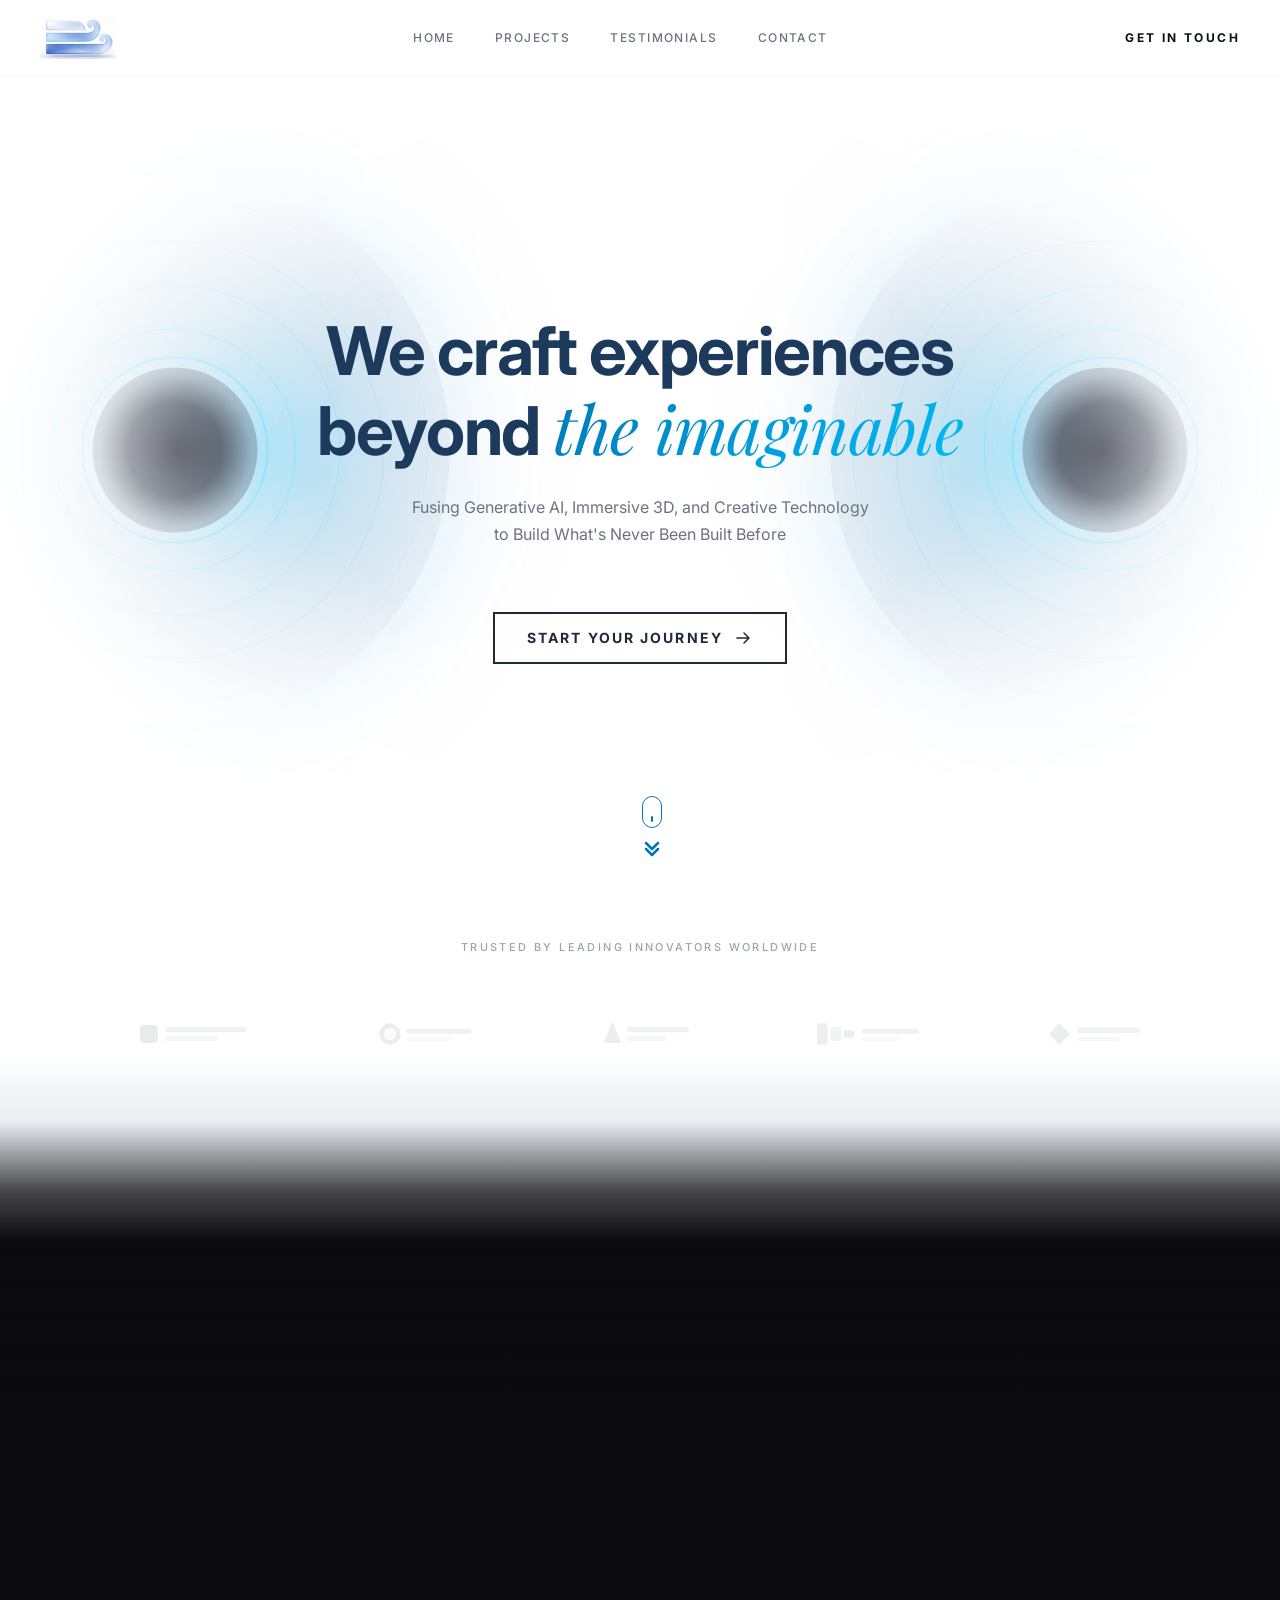
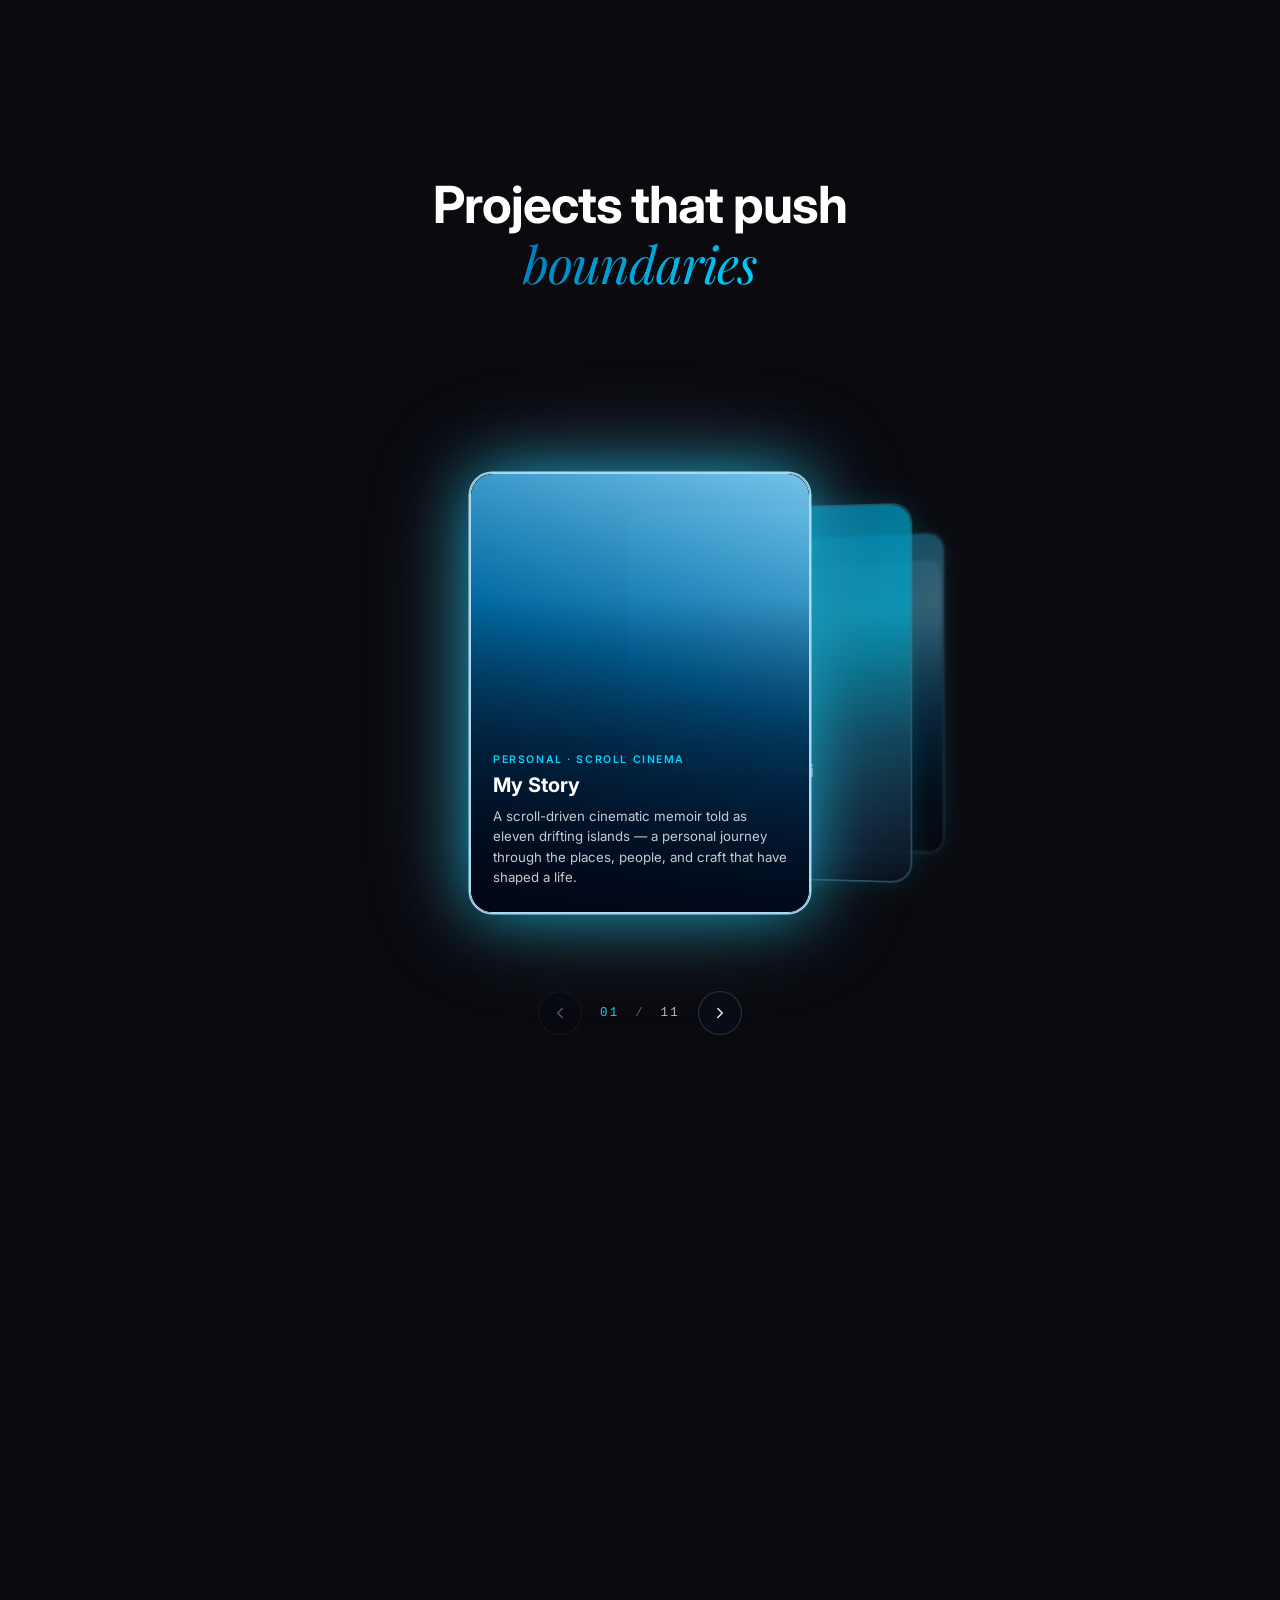
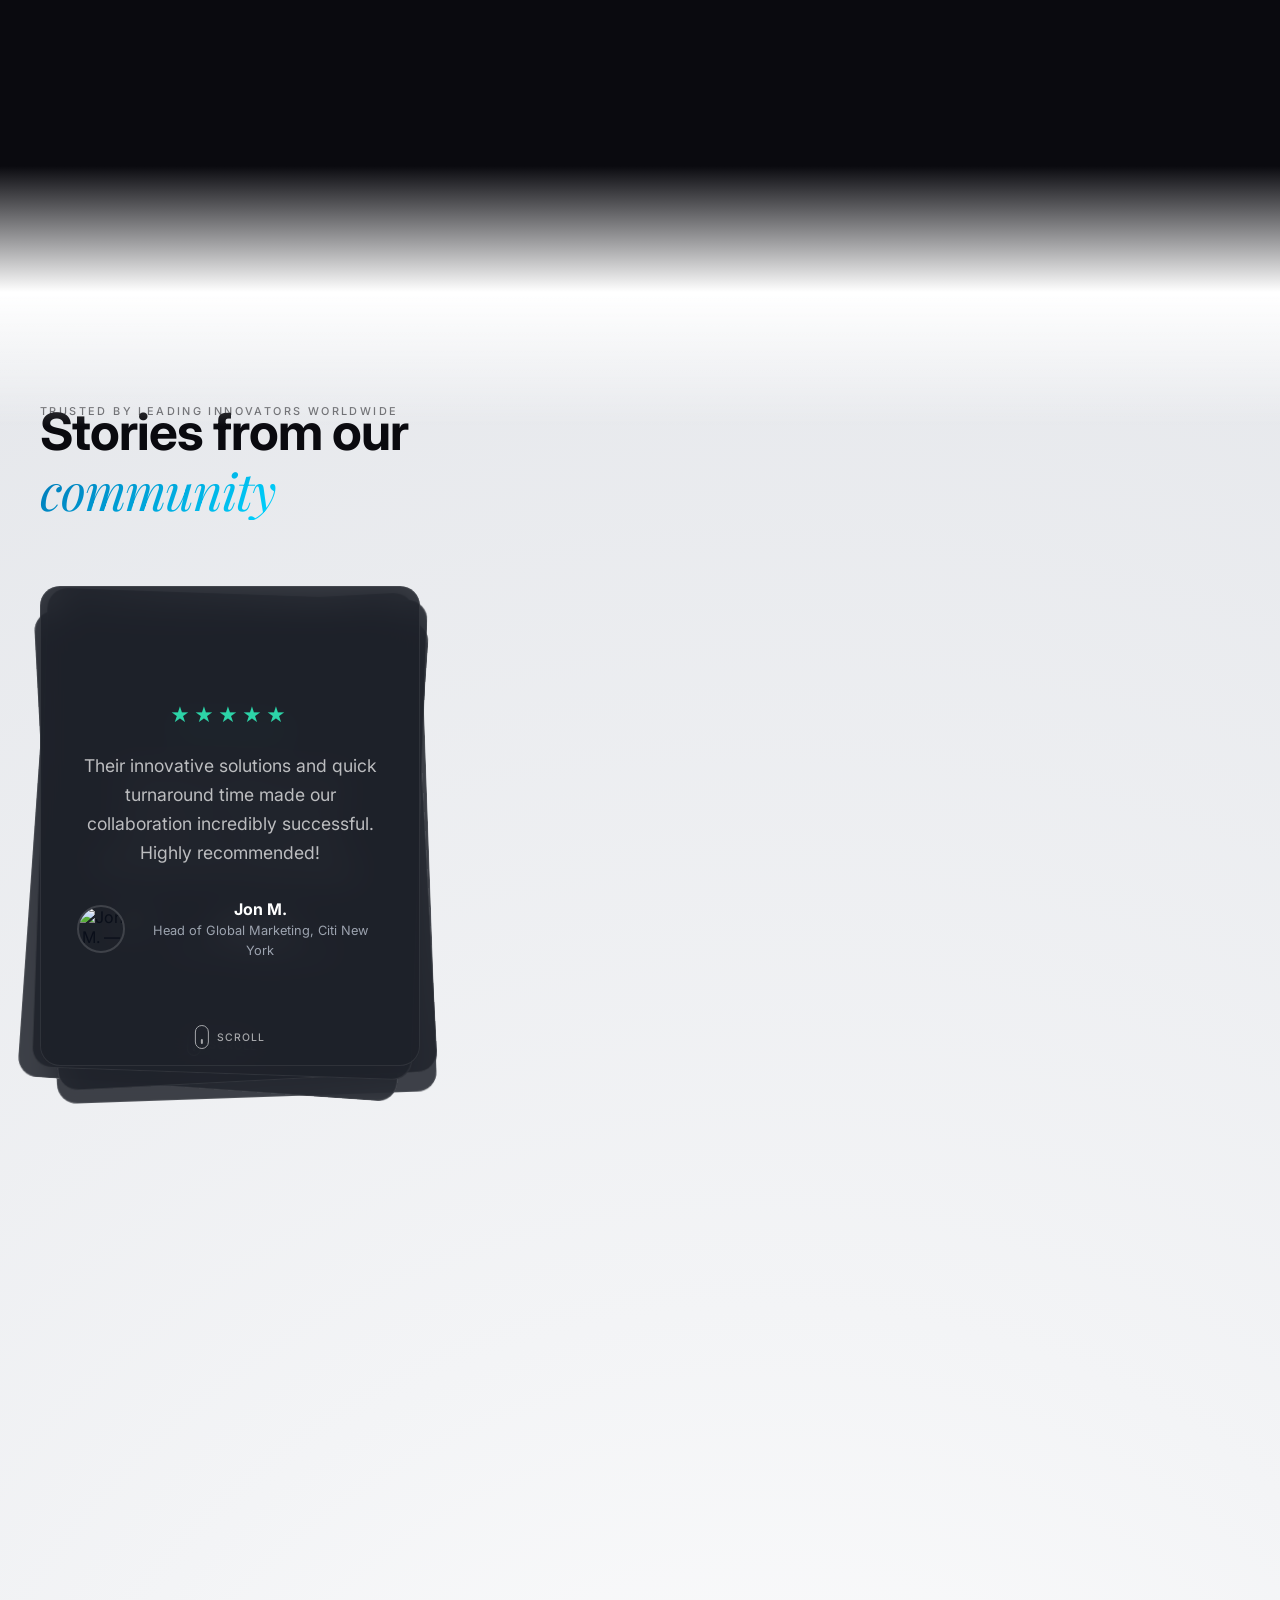
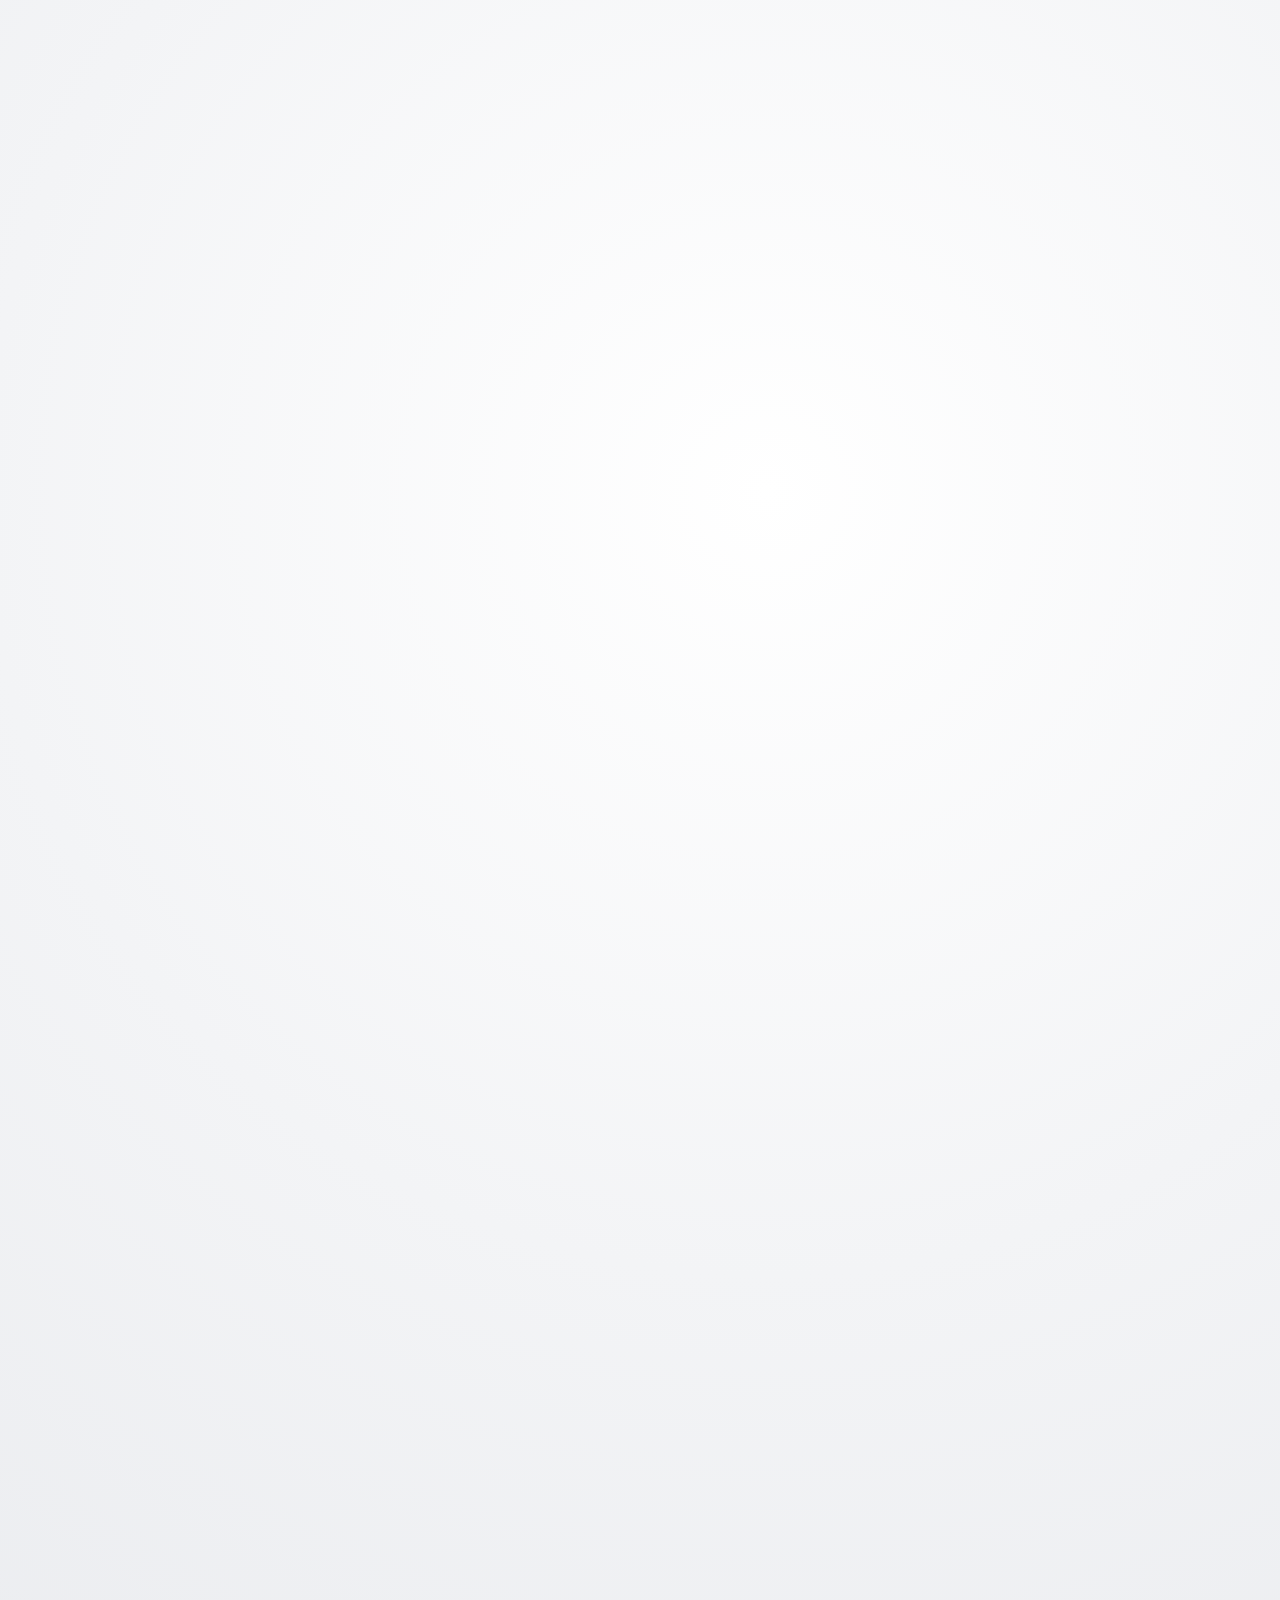
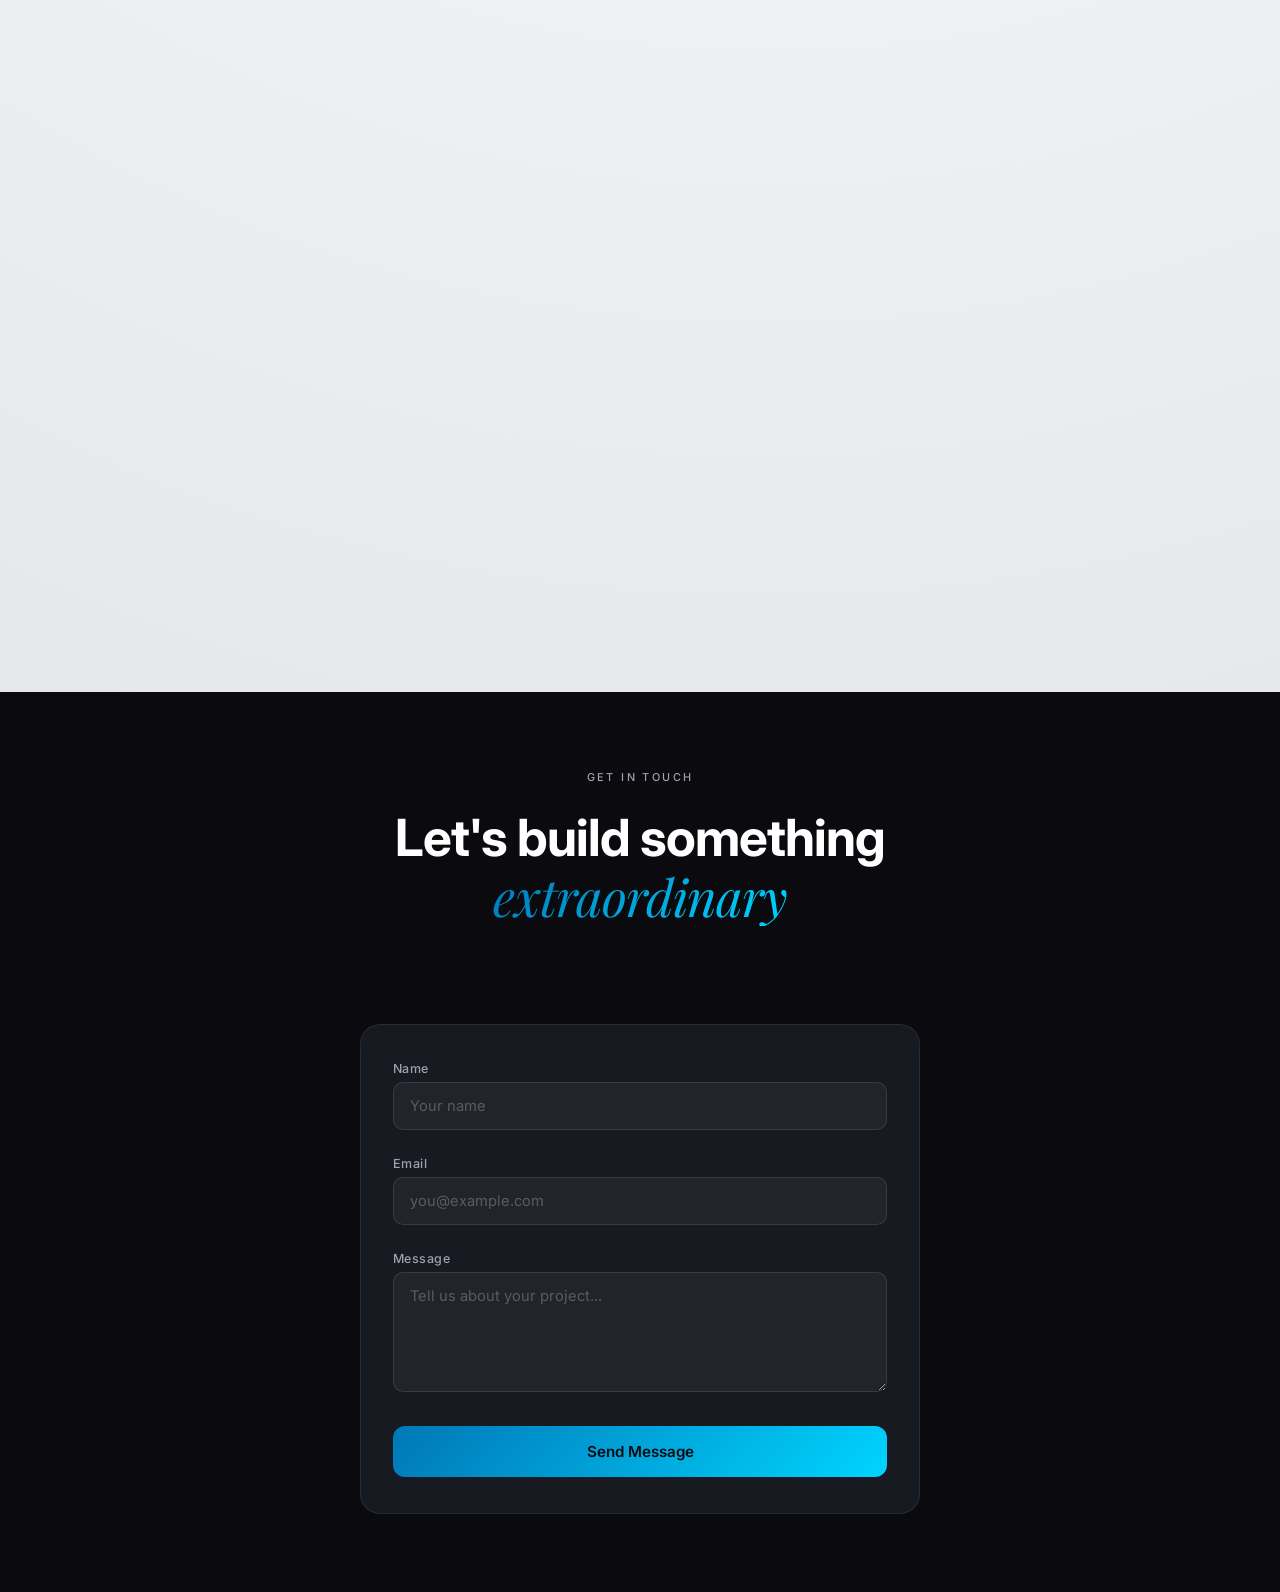
==== commit 30e23f72: "Projects: replace grid with 3D perspective carousel Replaces the .testi-grid with a perspective-stac" ====
--- a/index.html
+++ b/index.html
@@ -237,153 +237,174 @@
                 <h2 class="projects__heading scroll-reveal" id="projects-heading">Projects that push<br><span
                         class="projects__heading--italic">boundaries</span></h2>
 
-                <div class="testi-grid">
-                    <div class="testi-card testi-card--tall scroll-reveal"
-                        style="--card-bg: linear-gradient(135deg, #0077B6 0%, #00D4FF 60%, #7DD3FC 100%)">
-                        <a href="guardians-of-matariki/" target="_blank" rel="noopener noreferrer"
-                            class="testi-card__link">
-                            <svg viewBox="0 0 24 24">
-                                <path d="M7 17L17 7M17 7H7M17 7V17" />
-                            </svg>
-                        </a>
-                        <div class="testi-card__overlay"><span class="testi-card__tag">XR · VisionOS</span><strong
-                                class="testi-card__name">Guardians of Matariki</strong>
-                            <p class="testi-card__quote">An immersive spatial storytelling experience for Apple
-                                VisionOS, bridging cutting-edge RealityKit environments with indigenous cultural
-                                narratives.</p>
+                <!-- 3D perspective carousel.
+                     The first four cards are featured (glowing border).
+                     My Story additionally gets `is-hero` (brightest glow) and
+                     is the default-active card. Cards further back fade into
+                     the dark background; tap a back card to bring it forward,
+                     tap the front card to open the detail panel with a link
+                     to the project page. JS controller in js/script.js
+                     (class ProjectsCarousel). -->
+                <div class="proj-carousel scroll-reveal" id="projects-carousel"
+                     role="region" aria-roledescription="carousel" aria-label="Selected projects">
+                    <div class="proj-carousel__stage">
+                        <ol class="proj-carousel__track" id="proj-track">
+                            <li class="proj-card is-featured is-hero" data-idx="0"
+                                data-href="my-story/" data-target="_self"
+                                tabindex="0" role="button"
+                                aria-label="My Story project"
+                                style="--card-bg: linear-gradient(200deg, #7DD3FC 0%, #0077B6 45%, #020617 100%)">
+                                <div class="proj-card__face">
+                                    <div class="proj-card__chrome">
+                                        <span class="proj-card__tag">Personal · Scroll Cinema</span>
+                                        <strong class="proj-card__name">My Story</strong>
+                                        <p class="proj-card__quote">A scroll-driven cinematic memoir told as eleven drifting islands — a personal journey through the places, people, and craft that have shaped a life.</p>
+                                    </div>
+                                </div>
+                            </li>
+                            <li class="proj-card is-featured" data-idx="1"
+                                data-href="guardians-of-matariki/" data-target="_self"
+                                tabindex="0" role="button"
+                                aria-label="Guardians of Matariki project"
+                                style="--card-bg: linear-gradient(135deg, #0077B6 0%, #00D4FF 60%, #7DD3FC 100%)">
+                                <div class="proj-card__face">
+                                    <div class="proj-card__chrome">
+                                        <span class="proj-card__tag">XR · VisionOS</span>
+                                        <strong class="proj-card__name">Guardians of Matariki</strong>
+                                        <p class="proj-card__quote">An immersive spatial storytelling experience for Apple VisionOS, bridging cutting-edge RealityKit environments with indigenous cultural narratives.</p>
+                                    </div>
+                                </div>
+                            </li>
+                            <li class="proj-card is-featured" data-idx="2"
+                                data-href="kinsafe/" data-target="_self"
+                                tabindex="0" role="button"
+                                aria-label="KINSafe project"
+                                style="--card-bg: linear-gradient(170deg, #00A8E8 0%, #7DD3FC 30%, #0077B6 70%, #020617 100%)">
+                                <div class="proj-card__face">
+                                    <div class="proj-card__chrome">
+                                        <span class="proj-card__tag">AR · Safety Protocols</span>
+                                        <strong class="proj-card__name">KINSafe</strong>
+                                        <p class="proj-card__quote">An innovative proof-of-concept augmented reality toolkit, engineered to gamify and visualize critical hazard identification in the field.</p>
+                                    </div>
+                                </div>
+                            </li>
+                            <li class="proj-card is-featured" data-idx="3"
+                                data-href="https://youtu.be/ezRUdjYpfCM?si=EBV8lt5MTKJsWo0j" data-target="_blank"
+                                tabindex="0" role="button"
+                                aria-label="Microsoft HoloLens project"
+                                style="--card-bg: linear-gradient(180deg, #7DD3FC 0%, #00A8E8 40%, #020617 100%)">
+                                <div class="proj-card__face">
+                                    <div class="proj-card__chrome">
+                                        <span class="proj-card__tag">Mixed Reality</span>
+                                        <strong class="proj-card__name">Microsoft HoloLens</strong>
+                                        <p class="proj-card__quote">A comprehensive spatial industrial training module engineered specifically for HoloLens 2 hardware, transforming complex workflows.</p>
+                                    </div>
+                                </div>
+                            </li>
+                            <li class="proj-card" data-idx="4"
+                                data-href="https://youtu.be/n2o9SX4FM3c" data-target="_blank"
+                                tabindex="0" role="button"
+                                aria-label="HoloLens 2 MRTK project"
+                                style="--card-bg: linear-gradient(110deg, #0A0F1A 0%, #0077B6 40%, #00D4FF 80%, #7DD3FC 100%)">
+                                <div class="proj-card__face">
+                                    <div class="proj-card__chrome">
+                                        <span class="proj-card__tag">XR · Software Dev</span>
+                                        <strong class="proj-card__name">HoloLens 2 MRTK</strong>
+                                        <p class="proj-card__quote">An intensive software development exploration of the Mixed Reality Toolkit (MRTK) SDK, prototyping advanced spatial interactions for HoloLens 2.</p>
+                                    </div>
+                                </div>
+                            </li>
+                            <li class="proj-card" data-idx="5"
+                                data-href="https://www.linkedin.com/posts/thomas-perese-140441190_mentalwellness-immersivetechnology-vrtraining-activity-6981319841764827136-eb1U?utm_source=share&utm_medium=member_desktop&rcm=ACoAACzqO4ABsgDZSxdOosHSbz38uYWFHW-3hwM"
+                                data-target="_blank"
+                                tabindex="0" role="button"
+                                aria-label="SkillsVR Training Modules project"
+                                style="--card-bg: linear-gradient(160deg, #020617 0%, #0A0F1A 40%, #0077B6 100%)">
+                                <div class="proj-card__face">
+                                    <div class="proj-card__chrome">
+                                        <span class="proj-card__tag">VR · Enterprise</span>
+                                        <strong class="proj-card__name">SkillsVR Training Modules</strong>
+                                        <p class="proj-card__quote">High-fidelity, interactive VR safety simulations architected in Unity to deliver scalable, hyper-realistic instructional design.</p>
+                                    </div>
+                                </div>
+                            </li>
+                            <li class="proj-card" data-idx="6"
+                                data-href="https://youtu.be/cHgGJdDxML8?si=fxr7_j06RbcumndU" data-target="_blank"
+                                tabindex="0" role="button"
+                                aria-label="Indigenous AR Concepts project"
+                                style="--card-bg: linear-gradient(120deg, #1B3A5C 0%, #00A8E8 50%, #00D4FF 100%)">
+                                <div class="proj-card__face">
+                                    <div class="proj-card__chrome">
+                                        <span class="proj-card__tag">AR · Mobile Prototypes</span>
+                                        <strong class="proj-card__name">Indigenous AR Concepts</strong>
+                                        <p class="proj-card__quote">Bespoke iOS augmented reality prototypes leveraging ARKit to seamlessly weave traditional Māori and Polynesian narratives into the physical world.</p>
+                                    </div>
+                                </div>
+                            </li>
+                            <li class="proj-card" data-idx="7"
+                                data-href="https://youtu.be/CEmShMY31d4?si=II7od-1hXOzZlOoH" data-target="_blank"
+                                tabindex="0" role="button"
+                                aria-label="Smart Stop project"
+                                style="--card-bg: linear-gradient(200deg, #00D4FF 0%, #0077B6 60%, #0A0F1A 100%)">
+                                <div class="proj-card__face">
+                                    <div class="proj-card__chrome">
+                                        <span class="proj-card__tag">IoT · Mobile Infrastructure</span>
+                                        <strong class="proj-card__name">Smart Stop</strong>
+                                        <p class="proj-card__quote">An integrated IoT passenger mobile application designed to orchestrate seamless, real-time communication protocols between urban bus fleets and commuters.</p>
+                                    </div>
+                                </div>
+                            </li>
+                            <li class="proj-card" data-idx="8"
+                                data-href="https://youtu.be/OfG2aAhmLfo?si=V5wdXjJYXBlcV-xc" data-target="_blank"
+                                tabindex="0" role="button"
+                                aria-label="Tiaki AI Chatbot project"
+                                style="--card-bg: linear-gradient(90deg, #020617 0%, #1B3A5C 30%, #00A8E8 70%, #7DD3FC 100%)">
+                                <div class="proj-card__face">
+                                    <div class="proj-card__chrome">
+                                        <span class="proj-card__tag">AI · Conversational</span>
+                                        <strong class="proj-card__name">Tiaki AI (Chatbot)</strong>
+                                        <p class="proj-card__quote">An intelligent, LLM-powered natural language chatbot meticulously trained to deliver personalized, localized insights for the New Zealand tourism sector.</p>
+                                    </div>
+                                </div>
+                            </li>
+                            <li class="proj-card" data-idx="9"
+                                tabindex="0" role="button"
+                                aria-label="Accenture Song project"
+                                style="--card-bg: linear-gradient(145deg, #0077B6 0%, #020617 50%, #00D4FF 100%)">
+                                <div class="proj-card__face">
+                                    <div class="proj-card__chrome">
+                                        <span class="proj-card__tag">Strategy · Consulting</span>
+                                        <strong class="proj-card__name">Accenture Song</strong>
+                                        <p class="proj-card__quote">Digital transformation and creative technology strategies developed alongside global enterprise clients as a Business Analyst intern.</p>
+                                    </div>
+                                </div>
+                            </li>
+                            <li class="proj-card" data-idx="10"
+                                tabindex="0" role="button"
+                                aria-label="Full-Stack Architectures project"
+                                style="--card-bg: linear-gradient(135deg, #1B3A5C 0%, #00D4FF 100%)">
+                                <div class="proj-card__face">
+                                    <div class="proj-card__chrome">
+                                        <span class="proj-card__tag">Web · React UI</span>
+                                        <strong class="proj-card__name">Full-Stack Architectures</strong>
+                                        <p class="proj-card__quote">A diverse portfolio of high-performance modern web architectures driven by robust React frontends and dynamic, scalable full-stack environments.</p>
+                                    </div>
+                                </div>
+                            </li>
+                        </ol>
+                    </div>
+                    <div class="proj-carousel__hud" aria-hidden="true">
+                        <button type="button" class="proj-nav-btn proj-nav-btn--prev" id="proj-prev" aria-label="Previous project">
+                            <svg viewBox="0 0 24 24" fill="none" stroke="currentColor" stroke-width="2" stroke-linecap="round" stroke-linejoin="round"><path d="M15 18l-6-6 6-6"/></svg>
+                        </button>
+                        <div class="proj-carousel__counter">
+                            <span class="proj-carousel__counter-cur" id="proj-counter-cur">01</span>
+                            <span class="proj-carousel__counter-sep">/</span>
+                            <span class="proj-carousel__counter-tot" id="proj-counter-tot">11</span>
                         </div>
-                    </div>
-                    <div class="testi-card scroll-reveal"
-                        style="--card-bg: linear-gradient(160deg, #020617 0%, #0A0F1A 40%, #0077B6 100%)">
-                        <a href="https://www.linkedin.com/posts/thomas-perese-140441190_mentalwellness-immersivetechnology-vrtraining-activity-6981319841764827136-eb1U?utm_source=share&utm_medium=member_desktop&rcm=ACoAACzqO4ABsgDZSxdOosHSbz38uYWFHW-3hwM"
-                            target="_blank" rel="noopener noreferrer" class="testi-card__link">
-                            <svg viewBox="0 0 24 24">
-                                <path d="M7 17L17 7M17 7H7M17 7V17" />
-                            </svg>
-                        </a>
-                        <div class="testi-card__overlay"><span class="testi-card__tag">VR · Enterprise</span><strong
-                                class="testi-card__name">SkillsVR Training Modules</strong>
-                            <p class="testi-card__quote">High-fidelity, interactive VR safety simulations architected in
-                                Unity to deliver scalable, hyper-realistic instructional design.</p>
-                        </div>
-                    </div>
-                    <div class="testi-card testi-card--wide scroll-reveal"
-                        style="--card-bg: linear-gradient(120deg, #1B3A5C 0%, #00A8E8 50%, #00D4FF 100%)">
-                        <a href="https://youtu.be/cHgGJdDxML8?si=fxr7_j06RbcumndU" target="_blank"
-                            rel="noopener noreferrer" class="testi-card__link">
-                            <svg viewBox="0 0 24 24">
-                                <path d="M7 17L17 7M17 7H7M17 7V17" />
-                            </svg>
-                        </a>
-                        <div class="testi-card__overlay"><span class="testi-card__tag">AR · Mobile
-                                Prototypes</span><strong class="testi-card__name">Indigenous AR Concepts</strong>
-                            <p class="testi-card__quote">Bespoke iOS augmented reality prototypes leveraging ARKit to
-                                seamlessly weave traditional Māori and Polynesian narratives into the physical world.
-                            </p>
-                        </div>
-                    </div>
-                    <div class="testi-card testi-card--tall scroll-reveal"
-                        style="--card-bg: linear-gradient(180deg, #7DD3FC 0%, #00A8E8 40%, #020617 100%)">
-                        <a href="https://youtu.be/ezRUdjYpfCM?si=EBV8lt5MTKJsWo0j" target="_blank"
-                            rel="noopener noreferrer" class="testi-card__link">
-                            <svg viewBox="0 0 24 24">
-                                <path d="M7 17L17 7M17 7H7M17 7V17" />
-                            </svg>
-                        </a>
-                        <div class="testi-card__overlay"><span class="testi-card__tag">Mixed Reality</span><strong
-                                class="testi-card__name">KiwiRail HoloLens 2</strong>
-                            <p class="testi-card__quote">A comprehensive spatial industrial training module engineered
-                                specifically for HoloLens 2 hardware, transforming complex workflows.</p>
-                        </div>
-                    </div>
-                    <div class="testi-card scroll-reveal"
-                        style="--card-bg: linear-gradient(200deg, #00D4FF 0%, #0077B6 60%, #0A0F1A 100%)">
-                        <a href="https://youtu.be/CEmShMY31d4?si=II7od-1hXOzZlOoH" target="_blank"
-                            rel="noopener noreferrer" class="testi-card__link">
-                            <svg viewBox="0 0 24 24">
-                                <path d="M7 17L17 7M17 7H7M17 7V17" />
-                            </svg>
-                        </a>
-                        <div class="testi-card__overlay"><span class="testi-card__tag">IoT · Mobile
-                                Infrastructure</span><strong class="testi-card__name">Smart Stop</strong>
-                            <p class="testi-card__quote">An integrated IoT passenger mobile application designed to
-                                orchestrate seamless, real-time communication protocols between urban bus fleets and
-                                commuters.</p>
-                        </div>
-                    </div>
-                    <div class="testi-card testi-card--wide scroll-reveal"
-                        style="--card-bg: linear-gradient(90deg, #020617 0%, #1B3A5C 30%, #00A8E8 70%, #7DD3FC 100%)">
-                        <a href="https://youtu.be/OfG2aAhmLfo?si=V5wdXjJYXBlcV-xc" target="_blank"
-                            rel="noopener noreferrer" class="testi-card__link">
-                            <svg viewBox="0 0 24 24">
-                                <path d="M7 17L17 7M17 7H7M17 7V17" />
-                            </svg>
-                        </a>
-                        <div class="testi-card__overlay"><span class="testi-card__tag">AI · Conversational</span><strong
-                                class="testi-card__name">Tiaki AI (Chatbot)</strong>
-                            <p class="testi-card__quote">An intelligent, LLM-powered natural language chatbot
-                                meticulously trained to deliver personalized, localized insights for the New Zealand
-                                tourism sector.</p>
-                        </div>
-                    </div>
-                    <div class="testi-card scroll-reveal"
-                        style="--card-bg: linear-gradient(145deg, #0077B6 0%, #020617 50%, #00D4FF 100%)">
-                        <div class="testi-card__overlay"><span class="testi-card__tag">Strategy ·
-                                Consulting</span><strong class="testi-card__name">Accenture Song</strong>
-                            <p class="testi-card__quote">Digital transformation and creative technology strategies
-                                developed alongside global enterprise clients as a Business Analyst intern.</p>
-                        </div>
-                    </div>
-                    <div class="testi-card testi-card--tall scroll-reveal"
-                        style="--card-bg: linear-gradient(170deg, #00A8E8 0%, #7DD3FC 30%, #0077B6 70%, #020617 100%)">
-                        <a href="kinsafe/" class="testi-card__link">
-                            <svg viewBox="0 0 24 24">
-                                <path d="M7 17L17 7M17 7H7M17 7V17" />
-                            </svg>
-                        </a>
-                        <div class="testi-card__overlay"><span class="testi-card__tag">AR · Safety
-                                Protocols</span><strong class="testi-card__name">KINSafe</strong>
-                            <p class="testi-card__quote">An innovative proof-of-concept augmented reality toolkit,
-                                engineered to gamify and visualize critical hazard identification in the field.</p>
-                        </div>
-                    </div>
-                    <div class="testi-card scroll-reveal"
-                        style="--card-bg: linear-gradient(200deg, #7DD3FC 0%, #0077B6 45%, #020617 100%)">
-                        <a href="my-story/" class="testi-card__link">
-                            <svg viewBox="0 0 24 24">
-                                <path d="M7 17L17 7M17 7H7M17 7V17" />
-                            </svg>
-                        </a>
-                        <div class="testi-card__overlay"><span class="testi-card__tag">Personal · Scroll
-                                Cinema</span><strong class="testi-card__name">My Story</strong>
-                            <p class="testi-card__quote">A scroll-driven cinematic memoir told as eleven drifting
-                                islands — a personal journey through the places, people, and craft that have shaped a
-                                life.</p>
-                        </div>
-                    </div>
-                    <div class="testi-card scroll-reveal"
-                        style="--card-bg: linear-gradient(135deg, #1B3A5C 0%, #00D4FF 100%)">
-                        <div class="testi-card__overlay"><span class="testi-card__tag">Web · React UI</span><strong
-                                class="testi-card__name">Full-Stack Architectures</strong>
-                            <p class="testi-card__quote">A diverse portfolio of high-performance modern web
-                                architectures driven by robust React frontends and dynamic, scalable full-stack
-                                environments.</p>
-                        </div>
-                    </div>
-                    <div class="testi-card testi-card--wide scroll-reveal"
-                        style="--card-bg: linear-gradient(110deg, #0A0F1A 0%, #0077B6 40%, #00D4FF 80%, #7DD3FC 100%)">
-                        <a href="https://youtu.be/n2o9SX4FM3c" target="_blank" rel="noopener noreferrer"
-                            class="testi-card__link">
-                            <svg viewBox="0 0 24 24">
-                                <path d="M7 17L17 7M17 7H7M17 7V17" />
-                            </svg>
-                        </a>
-                        <div class="testi-card__overlay"><span class="testi-card__tag">XR · Software Dev</span><strong
-                                class="testi-card__name">HoloLens 2 MRTK</strong>
-                            <p class="testi-card__quote">An intensive software development exploration of the Mixed
-                                Reality Toolkit (MRTK) SDK, prototyping advanced spatial interactions for HoloLens 2.
-                            </p>
-                        </div>
+                        <button type="button" class="proj-nav-btn proj-nav-btn--next" id="proj-next" aria-label="Next project">
+                            <svg viewBox="0 0 24 24" fill="none" stroke="currentColor" stroke-width="2" stroke-linecap="round" stroke-linejoin="round"><path d="M9 6l6 6-6 6"/></svg>
+                        </button>
                     </div>
                 </div>
             </div>
@@ -567,6 +588,26 @@
         </section>
     </main>
 
+    <!-- Projects carousel detail overlay — populated by ProjectsCarousel
+         in js/script.js when the front card is tapped. -->
+    <div class="proj-detail" id="proj-detail" hidden aria-hidden="true" role="dialog" aria-modal="true" aria-labelledby="proj-detail-name">
+        <div class="proj-detail__backdrop" data-detail-dismiss></div>
+        <article class="proj-detail__panel" tabindex="-1">
+            <button type="button" class="proj-detail__close" id="proj-detail-close" aria-label="Close project details">
+                <svg viewBox="0 0 24 24" fill="none" stroke="currentColor" stroke-width="2" stroke-linecap="round" stroke-linejoin="round"><path d="M18 6L6 18M6 6l12 12"/></svg>
+            </button>
+            <div class="proj-detail__face">
+                <span class="proj-detail__tag" id="proj-detail-tag"></span>
+                <h3 class="proj-detail__name" id="proj-detail-name"></h3>
+                <p class="proj-detail__quote" id="proj-detail-quote"></p>
+                <a class="proj-detail__cta" id="proj-detail-cta" href="#" rel="noopener noreferrer">
+                    <span class="proj-detail__cta-label">Open project</span>
+                    <svg viewBox="0 0 24 24" fill="none" stroke="currentColor" stroke-width="2" stroke-linecap="round" stroke-linejoin="round"><path d="M7 17L17 7M17 7H7M17 7V17"/></svg>
+                </a>
+            </div>
+        </article>
+    </div>
+
     <script src="js/script.js"></script>
     <script>
         window.formspree = window.formspree || function () { (formspree.q = formspree.q || []).push(arguments); };
--- a/css/style.css
+++ b/css/style.css
@@ -2562,3 +2562,455 @@
         opacity: 0.35;
     }
 }
+
+/* ==========================================================================
+   PROJECTS — 3D PERSPECTIVE CAROUSEL
+   --------------------------------------------------------------------------
+   Replaces the previous .testi-grid. The container provides perspective;
+   each .proj-card is absolutely positioned and given custom-property
+   transforms (--cx, --cy, --cz, --rx, --ry, --cs, --co, --cb, --cblur)
+   by the JS controller (ProjectsCarousel in js/script.js) based on its
+   offset from the currently-active card. Far-back cards fade into the
+   page background (brightness ↓, opacity ↓, blur ↑).
+   ========================================================================== */
+.proj-carousel {
+    position: relative;
+    width: 100%;
+    max-width: 1200px;
+    margin: 0 auto;
+    /* Hand the carousel its own stacking context so its 3D depth doesn't
+       collide with the Spline background behind the section. */
+    isolation: isolate;
+    pointer-events: auto;
+    --carousel-h: 540px;
+}
+
+.proj-carousel__stage {
+    position: relative;
+    width: 100%;
+    height: var(--carousel-h);
+    /* Strong perspective so the receding cards read as depth, not just
+       scale. Origin centred so cards angle in/out around the front card. */
+    perspective: 1600px;
+    perspective-origin: 50% 50%;
+    /* Touch handling lives in JS; let the carousel claim horizontal pans
+       on desktop and vertical pans on mobile. We override per-axis
+       below in the media query. */
+    touch-action: pan-y;
+    cursor: grab;
+    user-select: none;
+    -webkit-user-select: none;
+}
+.proj-carousel__stage.is-grabbing { cursor: grabbing; }
+
+.proj-carousel__track {
+    position: relative;
+    width: 100%;
+    height: 100%;
+    list-style: none;
+    margin: 0;
+    padding: 0;
+    transform-style: preserve-3d;
+}
+
+.proj-card {
+    position: absolute;
+    top: 50%;
+    left: 50%;
+    width: 340px;
+    height: 440px;
+    margin: 0;
+    border-radius: 22px;
+    overflow: hidden;
+    background: rgba(10, 15, 26, 0.55);
+    border: 1px solid rgba(255, 255, 255, 0.08);
+    box-shadow: 0 24px 60px -20px rgba(0, 0, 0, 0.55);
+    transform-origin: center center;
+    transform-style: preserve-3d;
+    will-change: transform, opacity, filter;
+    /* All position/depth comes from CSS custom props the JS sets. */
+    transform:
+        translate(-50%, -50%)
+        translate3d(var(--cx, 0px), var(--cy, 0px), var(--cz, 0px))
+        rotateX(var(--rx, 0deg))
+        rotateY(var(--ry, 0deg))
+        scale(var(--cs, 1));
+    opacity: var(--co, 1);
+    filter: brightness(var(--cb, 1)) blur(var(--cblur, 0px));
+    transition:
+        transform 620ms cubic-bezier(0.22, 1, 0.36, 1),
+        opacity 520ms cubic-bezier(0.22, 1, 0.36, 1),
+        filter 520ms cubic-bezier(0.22, 1, 0.36, 1),
+        box-shadow 420ms ease;
+    cursor: pointer;
+    -webkit-tap-highlight-color: transparent;
+}
+
+/* Live drag — disable transitions so card position tracks pointer
+   1:1 instead of lagging behind. JS re-enables when drag releases. */
+.proj-carousel__track.is-dragging .proj-card {
+    transition: none;
+}
+
+/* When a card is being clicked/active by keyboard, give it a subtle
+   inset push so the tap feels responsive. */
+.proj-card:active { transform-origin: center center; }
+
+.proj-card:focus-visible {
+    outline: none;
+    box-shadow:
+        0 0 0 2px rgba(125, 211, 252, 0.95),
+        0 24px 60px -20px rgba(0, 0, 0, 0.55);
+}
+
+/* Card face = the visual surface (gradient tint + inner overlay).
+   Separated from .proj-card so we can morph .proj-card transforms
+   without disturbing the gradient/overlay layering. */
+.proj-card__face {
+    position: absolute;
+    inset: 0;
+    border-radius: inherit;
+    overflow: hidden;
+    isolation: isolate;
+}
+.proj-card__face::before {
+    /* Gradient tint set per-card via inline --card-bg. */
+    content: '';
+    position: absolute;
+    inset: 0;
+    background: var(--card-bg);
+    opacity: 0.92;
+    z-index: 0;
+}
+.proj-card__face::after {
+    /* Bottom-anchored readability gradient over the chrome text. */
+    content: '';
+    position: absolute;
+    inset: 0;
+    background: linear-gradient(
+        to top,
+        rgba(2, 6, 23, 0.92) 0%,
+        rgba(2, 6, 23, 0.55) 38%,
+        rgba(2, 6, 23, 0.05) 72%,
+        transparent 100%
+    );
+    z-index: 1;
+}
+
+.proj-card__chrome {
+    position: absolute;
+    left: 0;
+    right: 0;
+    bottom: 0;
+    padding: 22px 22px 24px;
+    z-index: 2;
+    color: var(--color-white, #fff);
+    pointer-events: none; /* taps land on the card, not text */
+}
+.proj-card__tag {
+    display: block;
+    font-family: var(--font-body, system-ui, sans-serif);
+    font-size: 0.66rem;
+    font-weight: 600;
+    letter-spacing: 0.15em;
+    text-transform: uppercase;
+    color: var(--color-glow-cyan, #7DD3FC);
+    margin: 0 0 8px;
+}
+.proj-card__name {
+    display: block;
+    font-size: 1.25rem;
+    line-height: 1.18;
+    margin: 0 0 8px;
+    color: var(--color-white, #fff);
+    text-wrap: balance;
+}
+.proj-card__quote {
+    font-size: 0.83rem;
+    line-height: 1.55;
+    color: rgba(255, 255, 255, 0.78);
+    margin: 0;
+    /* Only the front card shows the full quote — others are gradient-only. */
+    opacity: var(--co-text, 0);
+    transition: opacity 380ms ease 80ms;
+    display: -webkit-box;
+    -webkit-line-clamp: 4;
+    -webkit-box-orient: vertical;
+    overflow: hidden;
+}
+
+/* Featured cards — first four. Glow border + subtle outer halo. */
+.proj-card.is-featured {
+    border-color: rgba(125, 211, 252, 0.5);
+    box-shadow:
+        0 0 0 1px rgba(125, 211, 252, 0.4),
+        0 0 32px -4px rgba(0, 212, 255, 0.32),
+        0 24px 60px -20px rgba(0, 0, 0, 0.55);
+}
+
+/* Hero card — My Story. Brighter still, always-front by default
+   (JS picks idx=0 as the initial active card and this is idx=0). */
+.proj-card.is-hero {
+    border-color: rgba(186, 230, 253, 0.95);
+    box-shadow:
+        0 0 0 1.5px rgba(186, 230, 253, 0.9),
+        0 0 60px -2px rgba(0, 212, 255, 0.6),
+        0 0 110px -8px rgba(125, 211, 252, 0.45),
+        0 30px 80px -20px rgba(0, 0, 0, 0.7);
+}
+
+/* HUD: prev / counter / next under the stage. */
+.proj-carousel__hud {
+    margin-top: 28px;
+    display: flex;
+    align-items: center;
+    justify-content: center;
+    gap: 18px;
+    pointer-events: auto;
+}
+.proj-nav-btn {
+    width: 44px;
+    height: 44px;
+    border-radius: 50%;
+    background: rgba(10, 15, 26, 0.55);
+    border: 1px solid rgba(255, 255, 255, 0.16);
+    backdrop-filter: blur(10px);
+    -webkit-backdrop-filter: blur(10px);
+    color: rgba(255, 255, 255, 0.9);
+    display: flex;
+    align-items: center;
+    justify-content: center;
+    cursor: pointer;
+    transition:
+        background 280ms ease,
+        border-color 280ms ease,
+        transform 280ms cubic-bezier(0.22, 1, 0.36, 1),
+        box-shadow 280ms ease;
+    -webkit-tap-highlight-color: transparent;
+}
+.proj-nav-btn svg { width: 18px; height: 18px; }
+.proj-nav-btn:hover,
+.proj-nav-btn:focus-visible {
+    background: rgba(0, 168, 232, 0.18);
+    border-color: rgba(125, 211, 252, 0.55);
+    transform: translateY(-1px);
+    box-shadow: 0 10px 26px -10px rgba(0, 212, 255, 0.45);
+    outline: none;
+}
+.proj-nav-btn:disabled {
+    opacity: 0.35;
+    cursor: not-allowed;
+    transform: none;
+}
+.proj-carousel__counter {
+    font-family: var(--font-mono, "JetBrains Mono", monospace);
+    font-size: 0.78rem;
+    letter-spacing: 0.18em;
+    color: rgba(255, 255, 255, 0.7);
+    min-width: 64px;
+    text-align: center;
+    user-select: none;
+}
+.proj-carousel__counter-cur {
+    color: var(--color-glow-cyan, #7DD3FC);
+}
+.proj-carousel__counter-sep {
+    margin: 0 6px;
+    opacity: 0.5;
+}
+
+/* Reveal animation reuses the existing .scroll-reveal hook (the
+   carousel container carries `scroll-reveal` so the whole stage
+   fades up on first view, same rhythm as the rest of the page). */
+.proj-carousel.scroll-reveal {
+    opacity: 0;
+    transform: translateY(40px);
+    transition: opacity 900ms cubic-bezier(0.16, 1, 0.3, 1),
+                transform 900ms cubic-bezier(0.16, 1, 0.3, 1);
+}
+.proj-carousel.scroll-reveal.revealed {
+    opacity: 1;
+    transform: translateY(0);
+}
+
+/* ----- Mobile: rotate the carousel onto a vertical axis -----
+   On phones / narrow tablets the stack runs top→bottom instead of
+   left→right. JS computes Y/X transforms based on this orientation. */
+@media (max-width: 768px) {
+    .proj-carousel {
+        --carousel-h: 600px;
+    }
+    .proj-carousel__stage {
+        /* Drag axis swaps: vertical now */
+        touch-action: pan-x;
+    }
+    .proj-card {
+        width: 280px;
+        height: 360px;
+    }
+}
+
+@media (max-width: 480px) {
+    .proj-carousel {
+        --carousel-h: 540px;
+    }
+    .proj-card {
+        width: 84vw;
+        max-width: 320px;
+        height: 320px;
+    }
+}
+
+/* ==========================================================================
+   PROJECTS — DETAIL OVERLAY (opened from tap on front card)
+   ========================================================================== */
+.proj-detail {
+    position: fixed;
+    inset: 0;
+    z-index: 1000;
+    display: flex;
+    align-items: center;
+    justify-content: center;
+    padding: 24px;
+    opacity: 0;
+    visibility: hidden;
+    transition: opacity 420ms cubic-bezier(0.22, 1, 0.36, 1),
+                visibility 0s linear 420ms;
+}
+.proj-detail.is-open {
+    opacity: 1;
+    visibility: visible;
+    transition: opacity 420ms cubic-bezier(0.22, 1, 0.36, 1),
+                visibility 0s linear 0s;
+}
+.proj-detail[hidden] { display: none; }
+
+.proj-detail__backdrop {
+    position: absolute;
+    inset: 0;
+    background: rgba(2, 6, 23, 0.72);
+    backdrop-filter: blur(14px) saturate(140%);
+    -webkit-backdrop-filter: blur(14px) saturate(140%);
+}
+
+.proj-detail__panel {
+    position: relative;
+    width: min(560px, 100%);
+    max-height: calc(100vh - 48px);
+    border-radius: 26px;
+    overflow: hidden;
+    background: linear-gradient(160deg, rgba(15, 23, 42, 0.96), rgba(2, 6, 23, 0.98));
+    border: 1px solid rgba(125, 211, 252, 0.45);
+    box-shadow:
+        0 0 0 1px rgba(125, 211, 252, 0.25),
+        0 30px 90px -20px rgba(0, 0, 0, 0.65),
+        0 0 80px -10px rgba(0, 212, 255, 0.35);
+    transform: translateY(20px) scale(0.96);
+    opacity: 0;
+    transition: transform 520ms cubic-bezier(0.22, 1, 0.36, 1),
+                opacity 380ms ease;
+}
+.proj-detail.is-open .proj-detail__panel {
+    transform: translateY(0) scale(1);
+    opacity: 1;
+}
+
+.proj-detail__close {
+    position: absolute;
+    top: 14px;
+    right: 14px;
+    width: 38px;
+    height: 38px;
+    border-radius: 50%;
+    background: rgba(255, 255, 255, 0.08);
+    border: 1px solid rgba(255, 255, 255, 0.18);
+    color: rgba(255, 255, 255, 0.9);
+    cursor: pointer;
+    display: flex;
+    align-items: center;
+    justify-content: center;
+    transition: background 240ms ease, transform 240ms cubic-bezier(0.22, 1, 0.36, 1);
+    z-index: 3;
+}
+.proj-detail__close svg { width: 16px; height: 16px; }
+.proj-detail__close:hover,
+.proj-detail__close:focus-visible {
+    background: rgba(255, 255, 255, 0.18);
+    transform: rotate(90deg);
+    outline: none;
+}
+
+.proj-detail__face {
+    padding: 38px 32px 32px;
+    color: var(--color-white, #fff);
+    display: flex;
+    flex-direction: column;
+    gap: 14px;
+}
+.proj-detail__tag {
+    font-family: var(--font-body, system-ui, sans-serif);
+    font-size: 0.72rem;
+    font-weight: 600;
+    letter-spacing: 0.18em;
+    text-transform: uppercase;
+    color: var(--color-glow-cyan, #7DD3FC);
+}
+.proj-detail__name {
+    font-size: clamp(1.6rem, 4vw, 2.1rem);
+    line-height: 1.1;
+    margin: 0;
+    color: var(--color-white, #fff);
+    text-wrap: balance;
+}
+.proj-detail__quote {
+    font-size: 1rem;
+    line-height: 1.6;
+    color: rgba(255, 255, 255, 0.82);
+    margin: 4px 0 8px;
+}
+.proj-detail__cta {
+    align-self: flex-start;
+    margin-top: 6px;
+    display: inline-flex;
+    align-items: center;
+    gap: 10px;
+    padding: 12px 22px;
+    border-radius: 999px;
+    background: linear-gradient(135deg, #0077B6, #00A8E8);
+    color: #fff;
+    text-decoration: none;
+    font-weight: 600;
+    font-size: 0.92rem;
+    letter-spacing: 0.02em;
+    box-shadow: 0 10px 30px -8px rgba(0, 168, 232, 0.55);
+    transition: transform 240ms cubic-bezier(0.22, 1, 0.36, 1),
+                box-shadow 240ms ease,
+                filter 240ms ease;
+}
+.proj-detail__cta:hover,
+.proj-detail__cta:focus-visible {
+    transform: translateY(-2px);
+    box-shadow: 0 18px 38px -8px rgba(0, 168, 232, 0.7);
+    filter: brightness(1.08);
+    outline: none;
+}
+.proj-detail__cta svg { width: 16px; height: 16px; }
+.proj-detail__cta.is-disabled {
+    background: rgba(255, 255, 255, 0.08);
+    box-shadow: none;
+    color: rgba(255, 255, 255, 0.55);
+    cursor: not-allowed;
+    pointer-events: none;
+}
+
+@media (max-width: 480px) {
+    .proj-detail__face { padding: 32px 22px 24px; }
+}
+
+@media (prefers-reduced-motion: reduce) {
+    .proj-card,
+    .proj-detail,
+    .proj-detail__panel {
+        transition-duration: 60ms !important;
+    }
+}
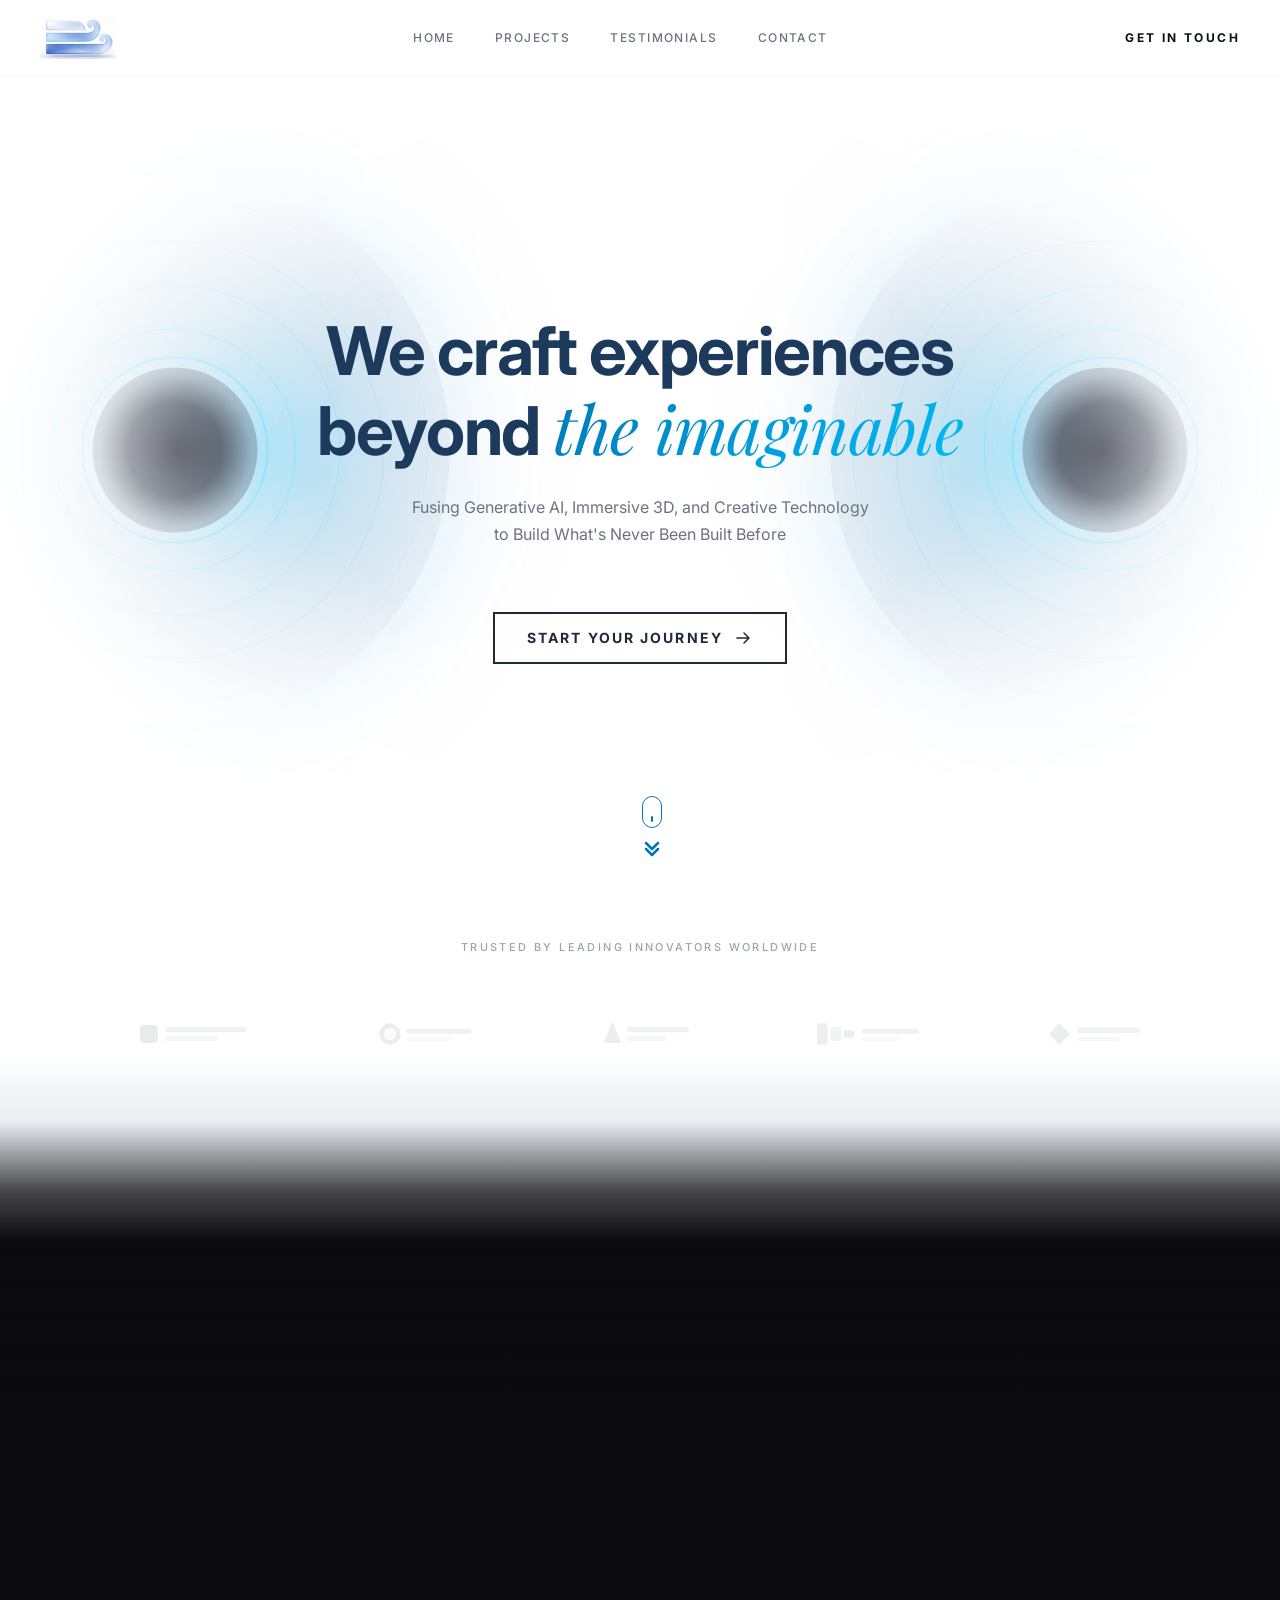
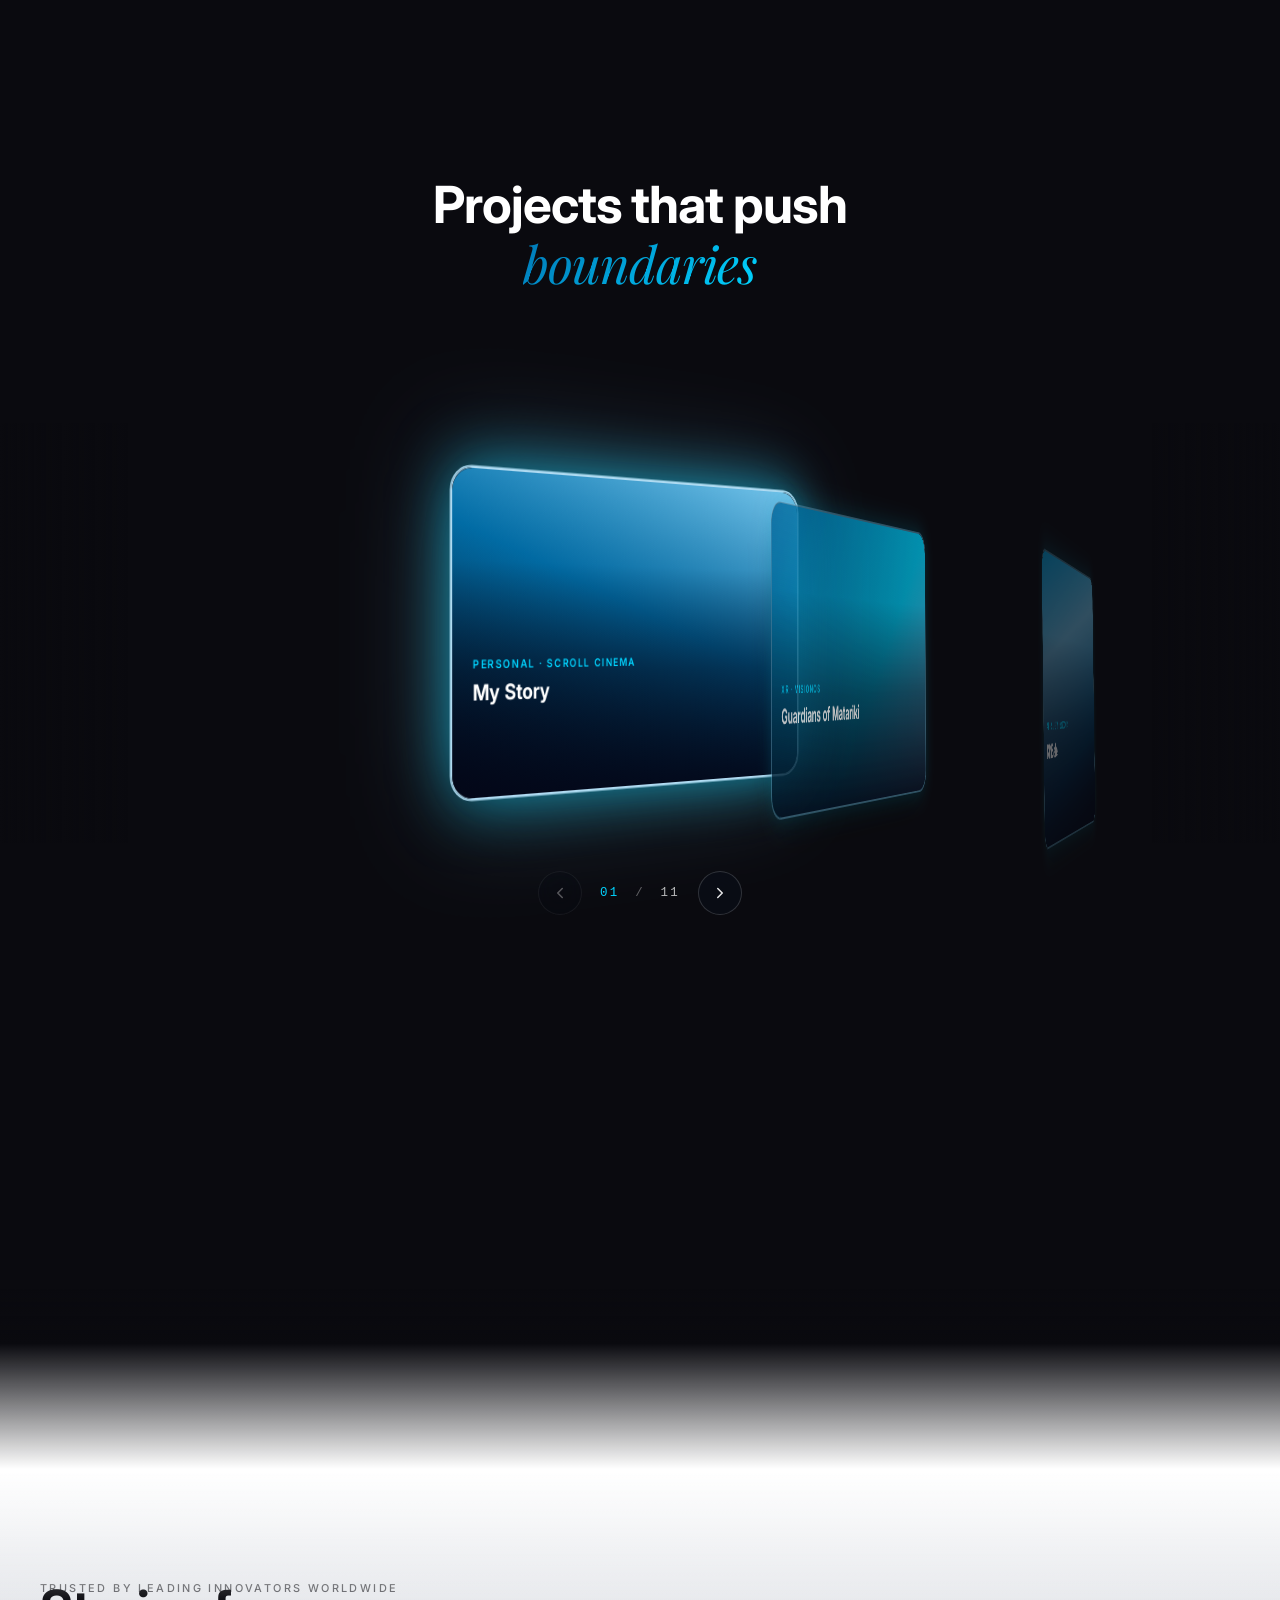
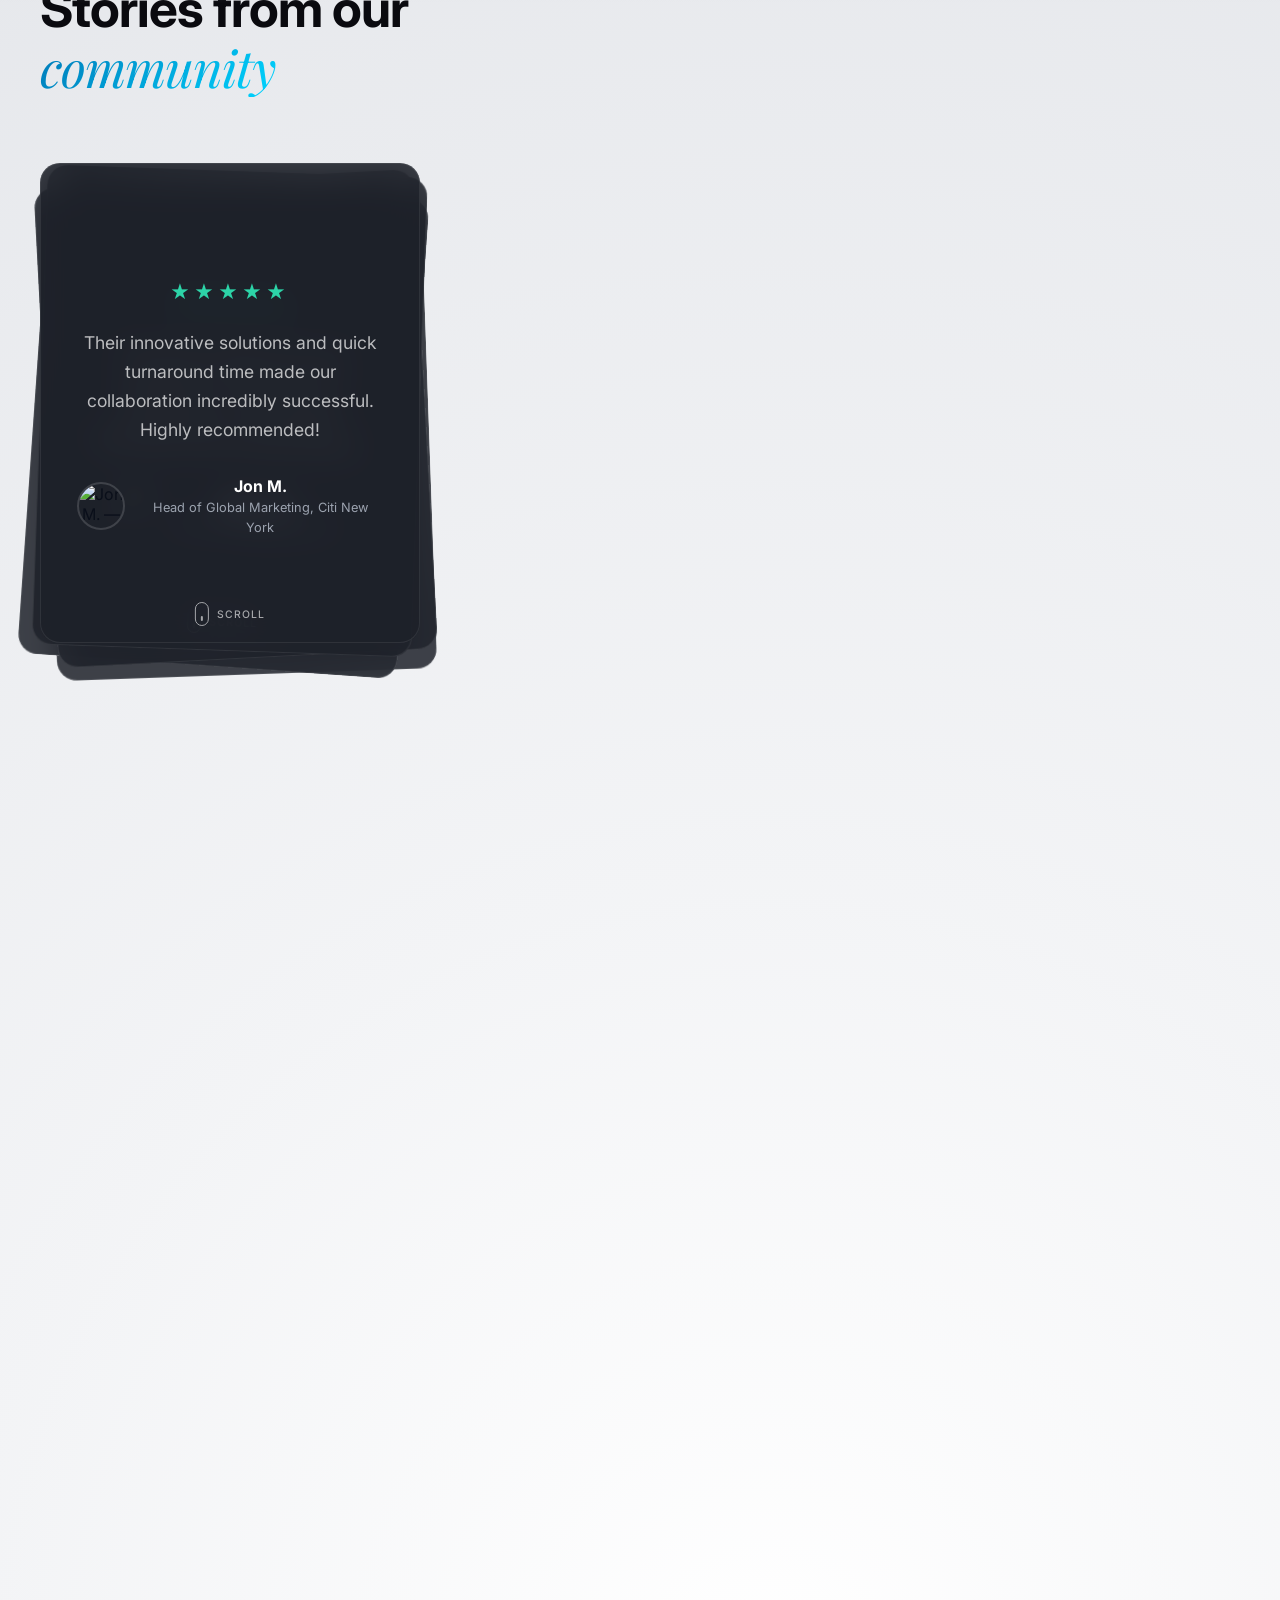
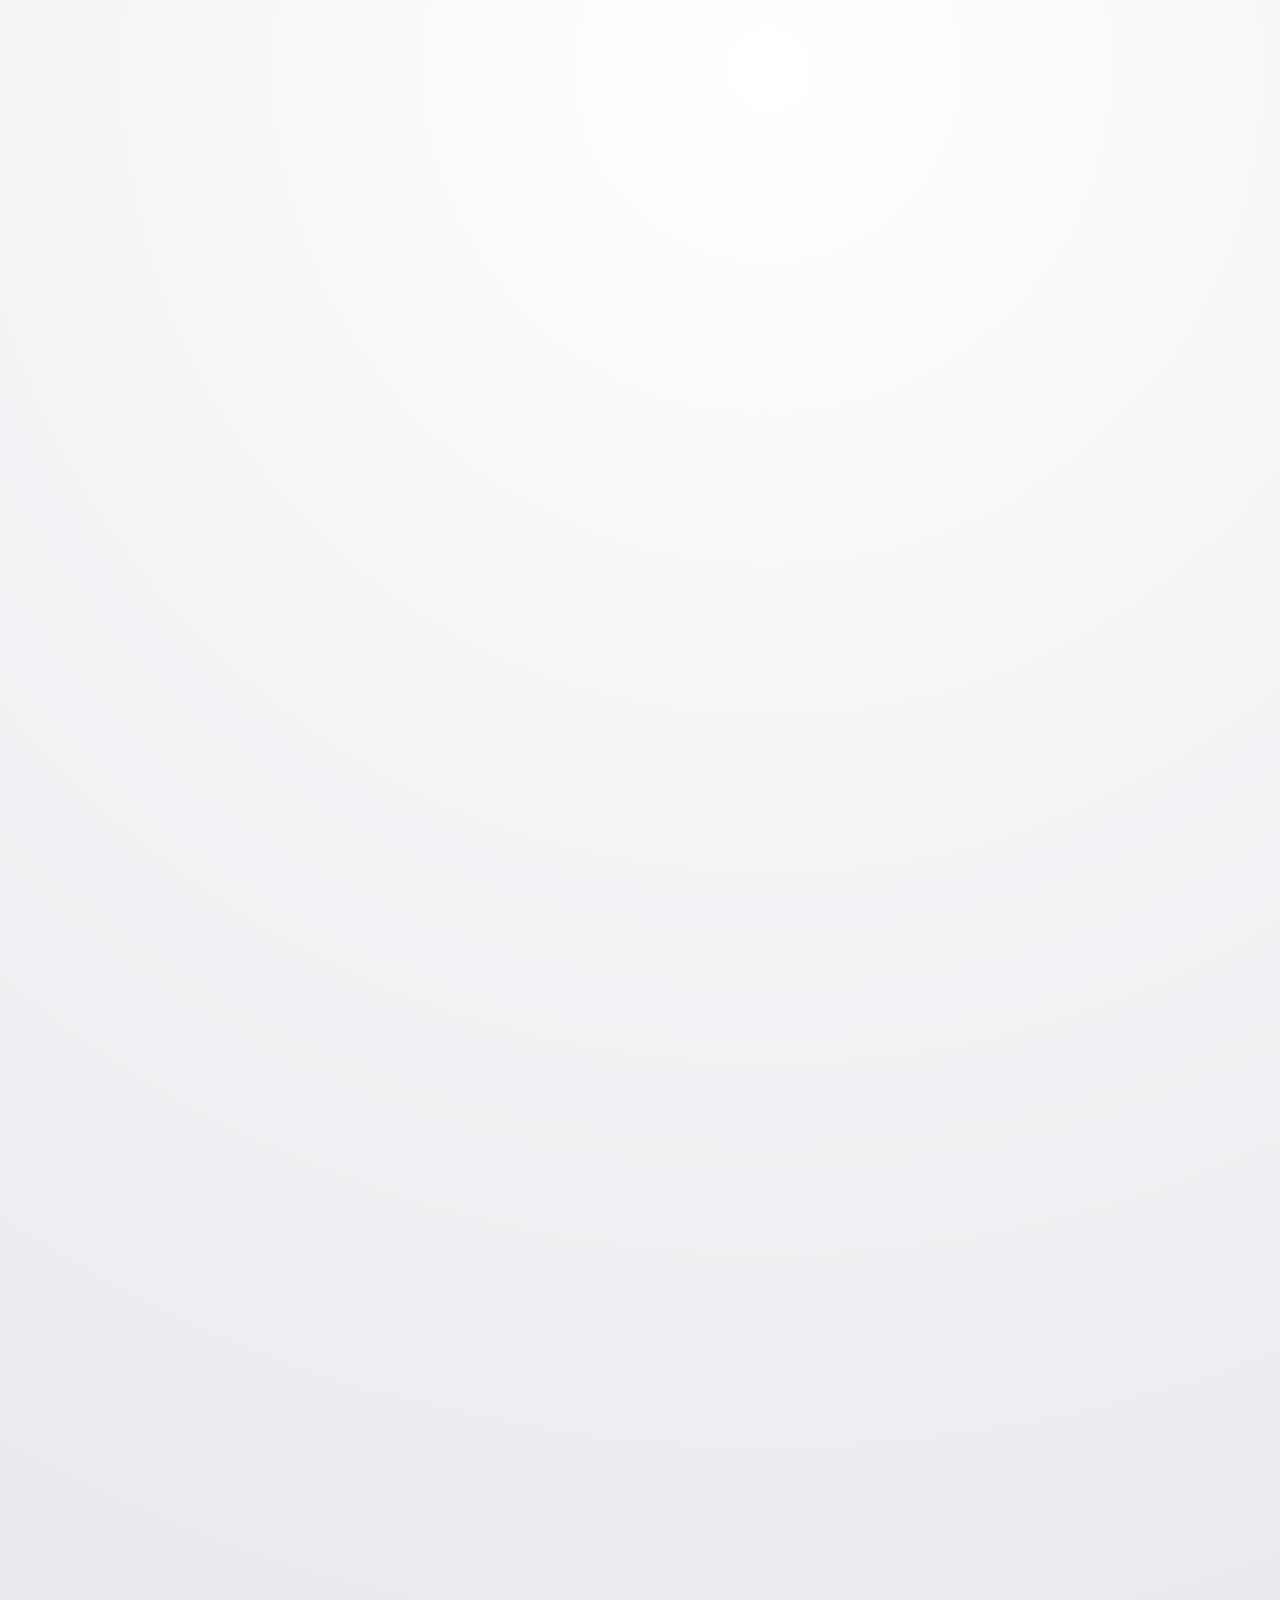
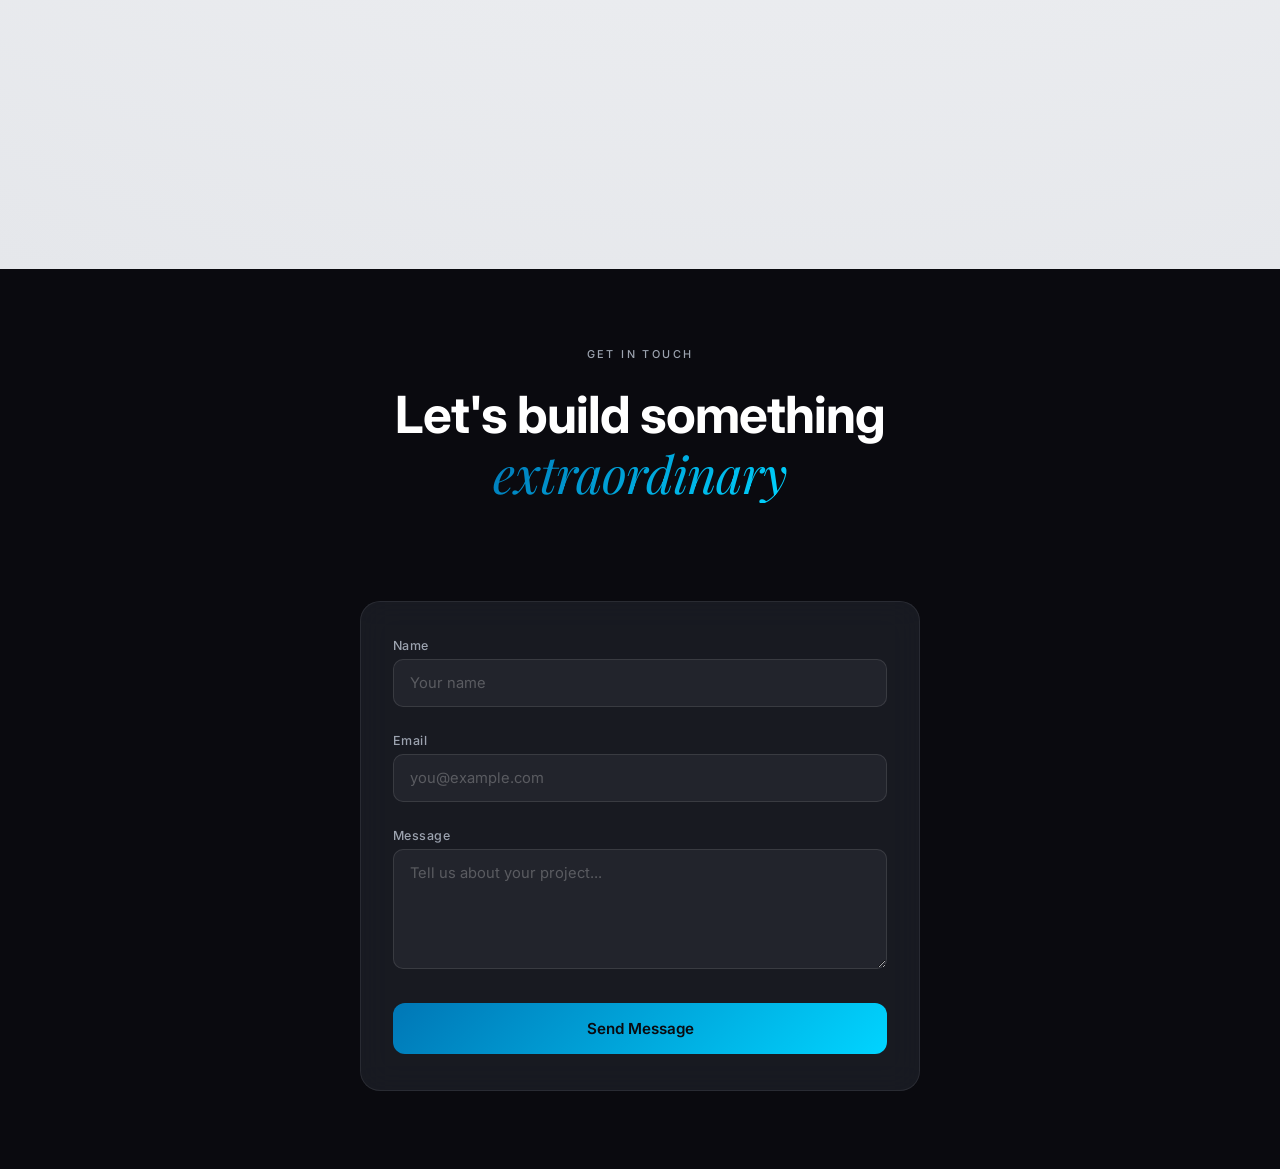
==== commit 5ed8481b: "Projects carousel overhaul: edge-on stack, inline reveal, scroll-pin mobile A large redesign pass on" ====
--- a/index.html
+++ b/index.html
@@ -244,7 +244,13 @@
                      the dark background; tap a back card to bring it forward,
                      tap the front card to open the detail panel with a link
                      to the project page. JS controller in js/script.js
-                     (class ProjectsCarousel). -->
+                     (class ProjectsCarousel).
+
+                     The .proj-carousel-pin wrapper goes sticky on mobile
+                     so the carousel pins to the viewport while the user
+                     scrolls through all 11 cards before continuing to
+                     the next section. -->
+                <div class="proj-carousel-pin" id="projects-carousel-pin">
                 <div class="proj-carousel scroll-reveal" id="projects-carousel"
                      role="region" aria-roledescription="carousel" aria-label="Selected projects">
                     <div class="proj-carousel__stage">
@@ -407,6 +413,7 @@
                         </button>
                     </div>
                 </div>
+                </div><!-- /.proj-carousel-pin -->
             </div>
         </section>
 
@@ -588,26 +595,6 @@
         </section>
     </main>
 
-    <!-- Projects carousel detail overlay — populated by ProjectsCarousel
-         in js/script.js when the front card is tapped. -->
-    <div class="proj-detail" id="proj-detail" hidden aria-hidden="true" role="dialog" aria-modal="true" aria-labelledby="proj-detail-name">
-        <div class="proj-detail__backdrop" data-detail-dismiss></div>
-        <article class="proj-detail__panel" tabindex="-1">
-            <button type="button" class="proj-detail__close" id="proj-detail-close" aria-label="Close project details">
-                <svg viewBox="0 0 24 24" fill="none" stroke="currentColor" stroke-width="2" stroke-linecap="round" stroke-linejoin="round"><path d="M18 6L6 18M6 6l12 12"/></svg>
-            </button>
-            <div class="proj-detail__face">
-                <span class="proj-detail__tag" id="proj-detail-tag"></span>
-                <h3 class="proj-detail__name" id="proj-detail-name"></h3>
-                <p class="proj-detail__quote" id="proj-detail-quote"></p>
-                <a class="proj-detail__cta" id="proj-detail-cta" href="#" rel="noopener noreferrer">
-                    <span class="proj-detail__cta-label">Open project</span>
-                    <svg viewBox="0 0 24 24" fill="none" stroke="currentColor" stroke-width="2" stroke-linecap="round" stroke-linejoin="round"><path d="M7 17L17 7M17 7H7M17 7V17"/></svg>
-                </a>
-            </div>
-        </article>
-    </div>
-
     <script src="js/script.js"></script>
     <script>
         window.formspree = window.formspree || function () { (formspree.q = formspree.q || []).push(arguments); };
--- a/css/style.css
+++ b/css/style.css
@@ -867,7 +867,19 @@
 /* === PROJECTS SECTION === */
 .projects {
     position: relative;
-    min-height: 250vh;
+    /* Section height shrunk now that the .testi-grid has been replaced
+       with a single-stage 3D carousel. The grid needed the extra
+       height for its responsive 12-card stack; the carousel only
+       takes one stage (~420px after shrinking the cards) so 215vh
+       is plenty for the bridge separator to land just under the HUD.
+
+       Why not less: the next section's .section-separator video is
+       absolutely-positioned at top:0 of .testimonials with
+       transform: translate(-50%, -95%) — i.e. pulled UP by ~95% of
+       its own height (~400px) so it bridges the seam. We need this
+       section tall enough that the separator lands ~15px below the
+       carousel HUD instead of overlapping the stage. */
+    min-height: 203vh;
     background: var(--color-bg-deep);
     overflow: hidden;
 }
@@ -914,7 +926,9 @@
     z-index: 2;
     /* Pulls text and cards up so they graphically overlap the 3D liquid scene */
     margin-top: -45vh;
-    padding: 0 var(--space-lg) 12.5vw;
+    /* Bottom padding trimmed (was 12.5vw / ~160px at desktop) so the
+       carousel HUD sits closer to the animated bridge separator below. */
+    padding: 0 var(--space-lg) 32px;
     max-width: var(--max-width);
     margin-left: auto;
     margin-right: auto;
@@ -2563,6 +2577,27 @@
     }
 }
 
+/* Suppress the iOS Safari long-press callout (copy / share menu) on
+   touch devices. Pairs with the JS `contextmenu` preventer in App init
+   for full coverage across mobile browsers. Limited to coarse pointers
+   so desktop right-click / browser context menus still work normally. */
+@media (pointer: coarse) {
+    body,
+    .proj-carousel,
+    .proj-card,
+    .proj-card__face,
+    .proj-card__chrome {
+        -webkit-touch-callout: none;
+        -webkit-user-select: none;
+        user-select: none;
+    }
+    /* Keep the CTA link selectable/long-pressable so users can long-
+       press to "Open in new tab" if they want to. */
+    .proj-card__cta {
+        -webkit-touch-callout: default;
+    }
+}
+
 /* ==========================================================================
    PROJECTS — 3D PERSPECTIVE CAROUSEL
    --------------------------------------------------------------------------
@@ -2576,13 +2611,24 @@
 .proj-carousel {
     position: relative;
     width: 100%;
-    max-width: 1200px;
+    /* No max-width — the cards spread across the full viewport width on
+       desktop so the carousel feels expansive instead of cramped into
+       a centre column. The .proj-carousel__hud below is constrained
+       separately. */
     margin: 0 auto;
+    /* Break out of the .projects__content max-width container so the
+       stage truly spans the viewport. */
+    margin-left: calc(50% - 50vw);
+    margin-right: calc(50% - 50vw);
+    width: 100vw;
+    max-width: 100vw;
     /* Hand the carousel its own stacking context so its 3D depth doesn't
        collide with the Spline background behind the section. */
     isolation: isolate;
     pointer-events: auto;
-    --carousel-h: 540px;
+    /* Stage height sized for the landscape cards (300px) plus some
+       breathing room for the edge-flip rotation. */
+    --carousel-h: 420px;
 }
 
 .proj-carousel__stage {
@@ -2603,6 +2649,48 @@
 }
 .proj-carousel__stage.is-grabbing { cursor: grabbing; }
 
+/* Edge fade — cards reaching the left/right of the stage on desktop
+   (or top/bottom on mobile) blend into the page background. This sells
+   the "cards disappear into the dark" feeling instead of leaving them
+   as hard slabs clipped at the viewport edge. The gradient sits above
+   the cards (z-index 10) but ignores pointer events so the cards
+   underneath still receive taps. */
+.proj-carousel__stage::before,
+.proj-carousel__stage::after {
+    content: '';
+    position: absolute;
+    inset: 0;
+    pointer-events: none;
+    z-index: 10;
+}
+.proj-carousel__stage::before {
+    background: linear-gradient(
+        to right,
+        var(--color-bg-deep, #0a0a0f) 0%,
+        rgba(10, 10, 15, 0.55) 3%,
+        transparent 10%,
+        transparent 90%,
+        rgba(10, 10, 15, 0.55) 97%,
+        var(--color-bg-deep, #0a0a0f) 100%
+    );
+}
+.proj-carousel__stage::after { display: none; }
+
+@media (max-width: 768px) {
+    /* Mobile vertical stack: fade top/bottom instead of left/right. */
+    .proj-carousel__stage::before {
+        background: linear-gradient(
+            to bottom,
+            var(--color-bg-deep, #0a0a0f) 0%,
+            rgba(10, 10, 15, 0.6) 8%,
+            transparent 22%,
+            transparent 78%,
+            rgba(10, 10, 15, 0.6) 92%,
+            var(--color-bg-deep, #0a0a0f) 100%
+        );
+    }
+}
+
 .proj-carousel__track {
     position: relative;
     width: 100%;
@@ -2617,8 +2705,11 @@
     position: absolute;
     top: 50%;
     left: 50%;
-    width: 340px;
-    height: 440px;
+    /* Landscape proportions — wider than tall — so the card has less
+       empty vertical area and reads as a "slab" when viewed edge-on
+       during the flip animation. */
+    width: 440px;
+    height: 300px;
     margin: 0;
     border-radius: 22px;
     overflow: hidden;
@@ -2637,11 +2728,13 @@
         scale(var(--cs, 1));
     opacity: var(--co, 1);
     filter: brightness(var(--cb, 1)) blur(var(--cblur, 0px));
+    /* Smoother / longer transitions so reveal+collapse animation feels
+       buttery instead of snappy. Cubic ease-out keeps motion calm. */
     transition:
-        transform 620ms cubic-bezier(0.22, 1, 0.36, 1),
-        opacity 520ms cubic-bezier(0.22, 1, 0.36, 1),
-        filter 520ms cubic-bezier(0.22, 1, 0.36, 1),
-        box-shadow 420ms ease;
+        transform 780ms cubic-bezier(0.22, 1, 0.36, 1),
+        opacity 620ms cubic-bezier(0.22, 1, 0.36, 1),
+        filter 620ms cubic-bezier(0.22, 1, 0.36, 1),
+        box-shadow 480ms ease;
     cursor: pointer;
     -webkit-tap-highlight-color: transparent;
 }
@@ -2757,6 +2850,142 @@
         0 0 60px -2px rgba(0, 212, 255, 0.6),
         0 0 110px -8px rgba(125, 211, 252, 0.45),
         0 30px 80px -20px rgba(0, 0, 0, 0.7);
+}
+
+/* Active centred card — pulses a soft glow as a "tap me" hint while
+   it stays edge-on. The protruding translateZ is set by the JS
+   geometry; the pulse is purely a shadow animation so it doesn't
+   fight the dynamic transform. */
+.proj-card.is-active:not(.is-revealed) {
+    animation: projCardHint 2.2s ease-in-out infinite;
+}
+@keyframes projCardHint {
+    0%, 100% {
+        box-shadow:
+            0 0 0 1px rgba(125, 211, 252, 0.45),
+            0 0 32px -4px rgba(0, 212, 255, 0.35),
+            0 24px 60px -20px rgba(0, 0, 0, 0.55);
+    }
+    50% {
+        box-shadow:
+            0 0 0 2px rgba(186, 230, 253, 0.85),
+            0 0 70px -2px rgba(0, 212, 255, 0.7),
+            0 0 110px -10px rgba(125, 211, 252, 0.45),
+            0 24px 60px -20px rgba(0, 0, 0, 0.55);
+    }
+}
+.proj-card.is-active.is-hero:not(.is-revealed) {
+    /* Hero card already has its own glow — boost the pulse a touch
+       so it still feels "alive" without changing color identity. */
+    animation: projCardHintHero 2.2s ease-in-out infinite;
+}
+@keyframes projCardHintHero {
+    0%, 100% {
+        box-shadow:
+            0 0 0 1.5px rgba(186, 230, 253, 0.85),
+            0 0 60px -2px rgba(0, 212, 255, 0.55),
+            0 0 110px -8px rgba(125, 211, 252, 0.4),
+            0 30px 80px -20px rgba(0, 0, 0, 0.7);
+    }
+    50% {
+        box-shadow:
+            0 0 0 2px rgba(224, 242, 254, 1),
+            0 0 90px -2px rgba(0, 212, 255, 0.85),
+            0 0 150px -10px rgba(125, 211, 252, 0.6),
+            0 30px 80px -20px rgba(0, 0, 0, 0.7);
+    }
+}
+
+/* Revealed state — the user has tapped the active card. It flips
+   face-on, scales up, pulls toward the viewer, and the inline
+   description + CTA become visible. */
+.proj-card.is-revealed {
+    /* Override the JS-set transform so the card sits face-on, centred
+       and pulled forward regardless of the geometry calc. The !important
+       defeats the inline `transform` written into .style by layout(). */
+    transform: translate(-50%, -50%) translateZ(120px) rotateX(0deg) rotateY(0deg) scale(1.08) !important;
+    /* Lift above all other cards */
+    z-index: 2000 !important;
+    /* Full clarity */
+    opacity: 1 !important;
+    filter: brightness(1.05) !important;
+    /* Slightly bigger to fit the description comfortably */
+    border-color: rgba(186, 230, 253, 1);
+    box-shadow:
+        0 0 0 1.5px rgba(186, 230, 253, 0.95),
+        0 0 80px -2px rgba(0, 212, 255, 0.65),
+        0 30px 100px -20px rgba(0, 0, 0, 0.8) !important;
+    animation: none !important;
+}
+
+/* Description and CTA inside the revealed card. Hidden by default
+   (no opacity on the quote / no display on the CTA) so the edge-on
+   card body reads as a clean slab. They smoothly fade in on reveal. */
+.proj-card__quote {
+    /* The old `--co-text` formula is no longer used since we don't
+       reveal partial text during scroll. Hide unless revealed. */
+    opacity: 0 !important;
+    max-height: 0;
+    overflow: hidden;
+    transition: opacity 360ms ease, max-height 480ms ease;
+    margin: 0;
+}
+.proj-card.is-revealed .proj-card__quote {
+    opacity: 1 !important;
+    max-height: 200px;
+    margin-top: 8px;
+    transition: opacity 380ms ease 180ms, max-height 480ms ease 60ms;
+}
+
+.proj-card__cta {
+    display: inline-flex;
+    align-items: center;
+    gap: 8px;
+    margin-top: 14px;
+    padding: 10px 18px;
+    border-radius: 999px;
+    background: linear-gradient(135deg, #0077B6, #00A8E8);
+    color: #fff;
+    text-decoration: none;
+    font-weight: 600;
+    font-size: 0.85rem;
+    letter-spacing: 0.02em;
+    /* Hidden until reveal */
+    opacity: 0;
+    transform: translateY(8px);
+    pointer-events: none;
+    transition: opacity 320ms ease, transform 320ms cubic-bezier(0.22, 1, 0.36, 1), box-shadow 240ms ease, filter 240ms ease;
+    width: max-content;
+    align-self: flex-start;
+    box-shadow: 0 10px 28px -8px rgba(0, 168, 232, 0.55);
+}
+.proj-card__cta svg { width: 14px; height: 14px; }
+.proj-card__cta.is-disabled {
+    background: rgba(255, 255, 255, 0.1);
+    color: rgba(255, 255, 255, 0.6);
+    cursor: not-allowed;
+    box-shadow: none;
+}
+.proj-card.is-revealed .proj-card__cta {
+    opacity: 1;
+    transform: translateY(0);
+    pointer-events: auto;
+    transition-delay: 280ms;
+}
+.proj-card__cta:hover,
+.proj-card__cta:focus-visible {
+    transform: translateY(-2px);
+    box-shadow: 0 18px 38px -8px rgba(0, 168, 232, 0.75);
+    filter: brightness(1.08);
+    outline: none;
+}
+
+/* When the chrome is the only thing showing on an edge-on card the
+   tag/name need to be tightly packed; allow them to grow when the
+   card is revealed so the description has breathing room. */
+.proj-card.is-revealed .proj-card__chrome {
+    pointer-events: auto;
+    padding: 26px 26px 24px;
 }
 
 /* HUD: prev / counter / next under the stage. */
@@ -2838,179 +3067,122 @@
    left→right. JS computes Y/X transforms based on this orientation. */
 @media (max-width: 768px) {
     .proj-carousel {
-        --carousel-h: 600px;
+        --carousel-h: 520px;
     }
     .proj-carousel__stage {
-        /* Drag axis swaps: vertical now */
-        touch-action: pan-x;
+        /* Scroll is the primary input on mobile — see the scroll-pin
+           wrapper below. We let native vertical scroll happen so the
+           sticky stage advances naturally. */
+        touch-action: pan-y;
     }
     .proj-card {
-        width: 280px;
-        height: 360px;
+        width: 320px;
+        height: 220px;
+    }
+    /* No prev/counter/next HUD on mobile — the scroll-pin drives
+       navigation instead, so the on-screen buttons are noise. */
+    .proj-carousel__hud { display: none; }
+
+    /* On mobile the active centred card auto-shows its description
+       + CTA link — no tap needed to read project info. The user just
+       scrolls to a card and sees it. Tap is reserved for the
+       "popped out" reveal state which spreads the other cards. */
+    .proj-card.is-active:not(.is-revealed) .proj-card__quote {
+        opacity: 1 !important;
+        max-height: 200px;
+        margin-top: 8px;
+        transition: opacity 380ms ease 100ms, max-height 480ms ease;
+    }
+    .proj-card.is-active:not(.is-revealed) .proj-card__cta {
+        opacity: 1;
+        transform: translateY(0);
+        pointer-events: auto;
+        transition-delay: 220ms;
+    }
+
+    /* Scroll-pin: the carousel sticks to the viewport while the
+       user scrolls through all 11 cards. The .projects section is
+       made tall enough below that each viewport-height of scroll
+       advances the carousel by roughly one card; the JS controller
+       maps scroll progress through the section onto carousel.pos.
+       After the last card the section ends and normal page scroll
+       continues to the next section. */
+    .proj-carousel-pin {
+        position: sticky;
+        top: 0;
+        min-height: 100vh;
+        display: flex;
+        flex-direction: column;
+        /* Sit cards a touch above viewport-center so they're not pushed
+           into the bottom half of the screen on phones. */
+        justify-content: flex-start;
+        padding-top: 12vh;
+        z-index: 4;
+    }
+    /* Mobile flow: the user scrolls into the section, sees the Spline
+       3D bubble scene FIRST (it takes its own ~95vh of scroll), then
+       the carousel pin engages and they scroll through the cards. The
+       bubble scene and the carousel are sequential, not overlapping. */
+    .projects__spline-bg {
+        /* Drop the sticky so the spline scene scrolls away naturally
+           before the carousel pin engages. */
+        position: relative;
+        height: 95vh;
+    }
+    /* No edge fade on mobile — the subtle dark gradient at the top
+       and bottom of the stage looked weird against the dark bg. */
+    .proj-carousel__stage::before { display: none; }
+    /* The .projects section is `overflow: hidden` to clip its Spline
+       background bubbles, but `overflow: hidden` breaks `position:
+       sticky` on descendants in Safari/older Blink. `overflow: clip`
+       does the same visual clipping without establishing a scroll
+       container, so sticky works as expected. */
+    .projects {
+        overflow: clip;
+    }
+    /* Each non-active card adds roughly half a viewport of scroll
+       distance through the section. 10 transitions × ~55vh + the
+       initial pin viewport = ~650vh; the carousel pos is computed
+       from this scroll progress in js/script.js. */
+    .projects {
+        min-height: 700vh !important;
+    }
+    .projects__content {
+        /* No negative margin on mobile — the spline-bg now occupies
+           its own space above (relative, ~95vh), so content flows
+           naturally below it. */
+        margin-top: 0;
+        /* The sticky pin lives inside .projects__content. For sticky to
+           pin to the viewport for the full duration of the carousel
+           phase, the container needs that much height. The section
+           is 700vh total: ~95vh for the bubble preview + ~600vh for
+           the carousel pin's scroll range. */
+        min-height: 605vh;
     }
 }
 
 @media (max-width: 480px) {
+    .projects {
+        min-height: 650vh !important;
+    }
+    .projects__content {
+        min-height: 555vh;
+    }
     .proj-carousel {
-        --carousel-h: 540px;
+        --carousel-h: 460px;
     }
     .proj-card {
-        width: 84vw;
+        width: 86vw;
         max-width: 320px;
-        height: 320px;
-    }
-}
-
-/* ==========================================================================
-   PROJECTS — DETAIL OVERLAY (opened from tap on front card)
-   ========================================================================== */
-.proj-detail {
-    position: fixed;
-    inset: 0;
-    z-index: 1000;
-    display: flex;
-    align-items: center;
-    justify-content: center;
-    padding: 24px;
-    opacity: 0;
-    visibility: hidden;
-    transition: opacity 420ms cubic-bezier(0.22, 1, 0.36, 1),
-                visibility 0s linear 420ms;
-}
-.proj-detail.is-open {
-    opacity: 1;
-    visibility: visible;
-    transition: opacity 420ms cubic-bezier(0.22, 1, 0.36, 1),
-                visibility 0s linear 0s;
-}
-.proj-detail[hidden] { display: none; }
-
-.proj-detail__backdrop {
-    position: absolute;
-    inset: 0;
-    background: rgba(2, 6, 23, 0.72);
-    backdrop-filter: blur(14px) saturate(140%);
-    -webkit-backdrop-filter: blur(14px) saturate(140%);
-}
-
-.proj-detail__panel {
-    position: relative;
-    width: min(560px, 100%);
-    max-height: calc(100vh - 48px);
-    border-radius: 26px;
-    overflow: hidden;
-    background: linear-gradient(160deg, rgba(15, 23, 42, 0.96), rgba(2, 6, 23, 0.98));
-    border: 1px solid rgba(125, 211, 252, 0.45);
-    box-shadow:
-        0 0 0 1px rgba(125, 211, 252, 0.25),
-        0 30px 90px -20px rgba(0, 0, 0, 0.65),
-        0 0 80px -10px rgba(0, 212, 255, 0.35);
-    transform: translateY(20px) scale(0.96);
-    opacity: 0;
-    transition: transform 520ms cubic-bezier(0.22, 1, 0.36, 1),
-                opacity 380ms ease;
-}
-.proj-detail.is-open .proj-detail__panel {
-    transform: translateY(0) scale(1);
-    opacity: 1;
-}
-
-.proj-detail__close {
-    position: absolute;
-    top: 14px;
-    right: 14px;
-    width: 38px;
-    height: 38px;
-    border-radius: 50%;
-    background: rgba(255, 255, 255, 0.08);
-    border: 1px solid rgba(255, 255, 255, 0.18);
-    color: rgba(255, 255, 255, 0.9);
-    cursor: pointer;
-    display: flex;
-    align-items: center;
-    justify-content: center;
-    transition: background 240ms ease, transform 240ms cubic-bezier(0.22, 1, 0.36, 1);
-    z-index: 3;
-}
-.proj-detail__close svg { width: 16px; height: 16px; }
-.proj-detail__close:hover,
-.proj-detail__close:focus-visible {
-    background: rgba(255, 255, 255, 0.18);
-    transform: rotate(90deg);
-    outline: none;
-}
-
-.proj-detail__face {
-    padding: 38px 32px 32px;
-    color: var(--color-white, #fff);
-    display: flex;
-    flex-direction: column;
-    gap: 14px;
-}
-.proj-detail__tag {
-    font-family: var(--font-body, system-ui, sans-serif);
-    font-size: 0.72rem;
-    font-weight: 600;
-    letter-spacing: 0.18em;
-    text-transform: uppercase;
-    color: var(--color-glow-cyan, #7DD3FC);
-}
-.proj-detail__name {
-    font-size: clamp(1.6rem, 4vw, 2.1rem);
-    line-height: 1.1;
-    margin: 0;
-    color: var(--color-white, #fff);
-    text-wrap: balance;
-}
-.proj-detail__quote {
-    font-size: 1rem;
-    line-height: 1.6;
-    color: rgba(255, 255, 255, 0.82);
-    margin: 4px 0 8px;
-}
-.proj-detail__cta {
-    align-self: flex-start;
-    margin-top: 6px;
-    display: inline-flex;
-    align-items: center;
-    gap: 10px;
-    padding: 12px 22px;
-    border-radius: 999px;
-    background: linear-gradient(135deg, #0077B6, #00A8E8);
-    color: #fff;
-    text-decoration: none;
-    font-weight: 600;
-    font-size: 0.92rem;
-    letter-spacing: 0.02em;
-    box-shadow: 0 10px 30px -8px rgba(0, 168, 232, 0.55);
-    transition: transform 240ms cubic-bezier(0.22, 1, 0.36, 1),
-                box-shadow 240ms ease,
-                filter 240ms ease;
-}
-.proj-detail__cta:hover,
-.proj-detail__cta:focus-visible {
-    transform: translateY(-2px);
-    box-shadow: 0 18px 38px -8px rgba(0, 168, 232, 0.7);
-    filter: brightness(1.08);
-    outline: none;
-}
-.proj-detail__cta svg { width: 16px; height: 16px; }
-.proj-detail__cta.is-disabled {
-    background: rgba(255, 255, 255, 0.08);
-    box-shadow: none;
-    color: rgba(255, 255, 255, 0.55);
-    cursor: not-allowed;
-    pointer-events: none;
-}
-
-@media (max-width: 480px) {
-    .proj-detail__face { padding: 32px 22px 24px; }
-}
+        height: 200px;
+    }
+}
+
 
 @media (prefers-reduced-motion: reduce) {
-    .proj-card,
-    .proj-detail,
-    .proj-detail__panel {
+    .proj-card {
+
+
         transition-duration: 60ms !important;
     }
 }
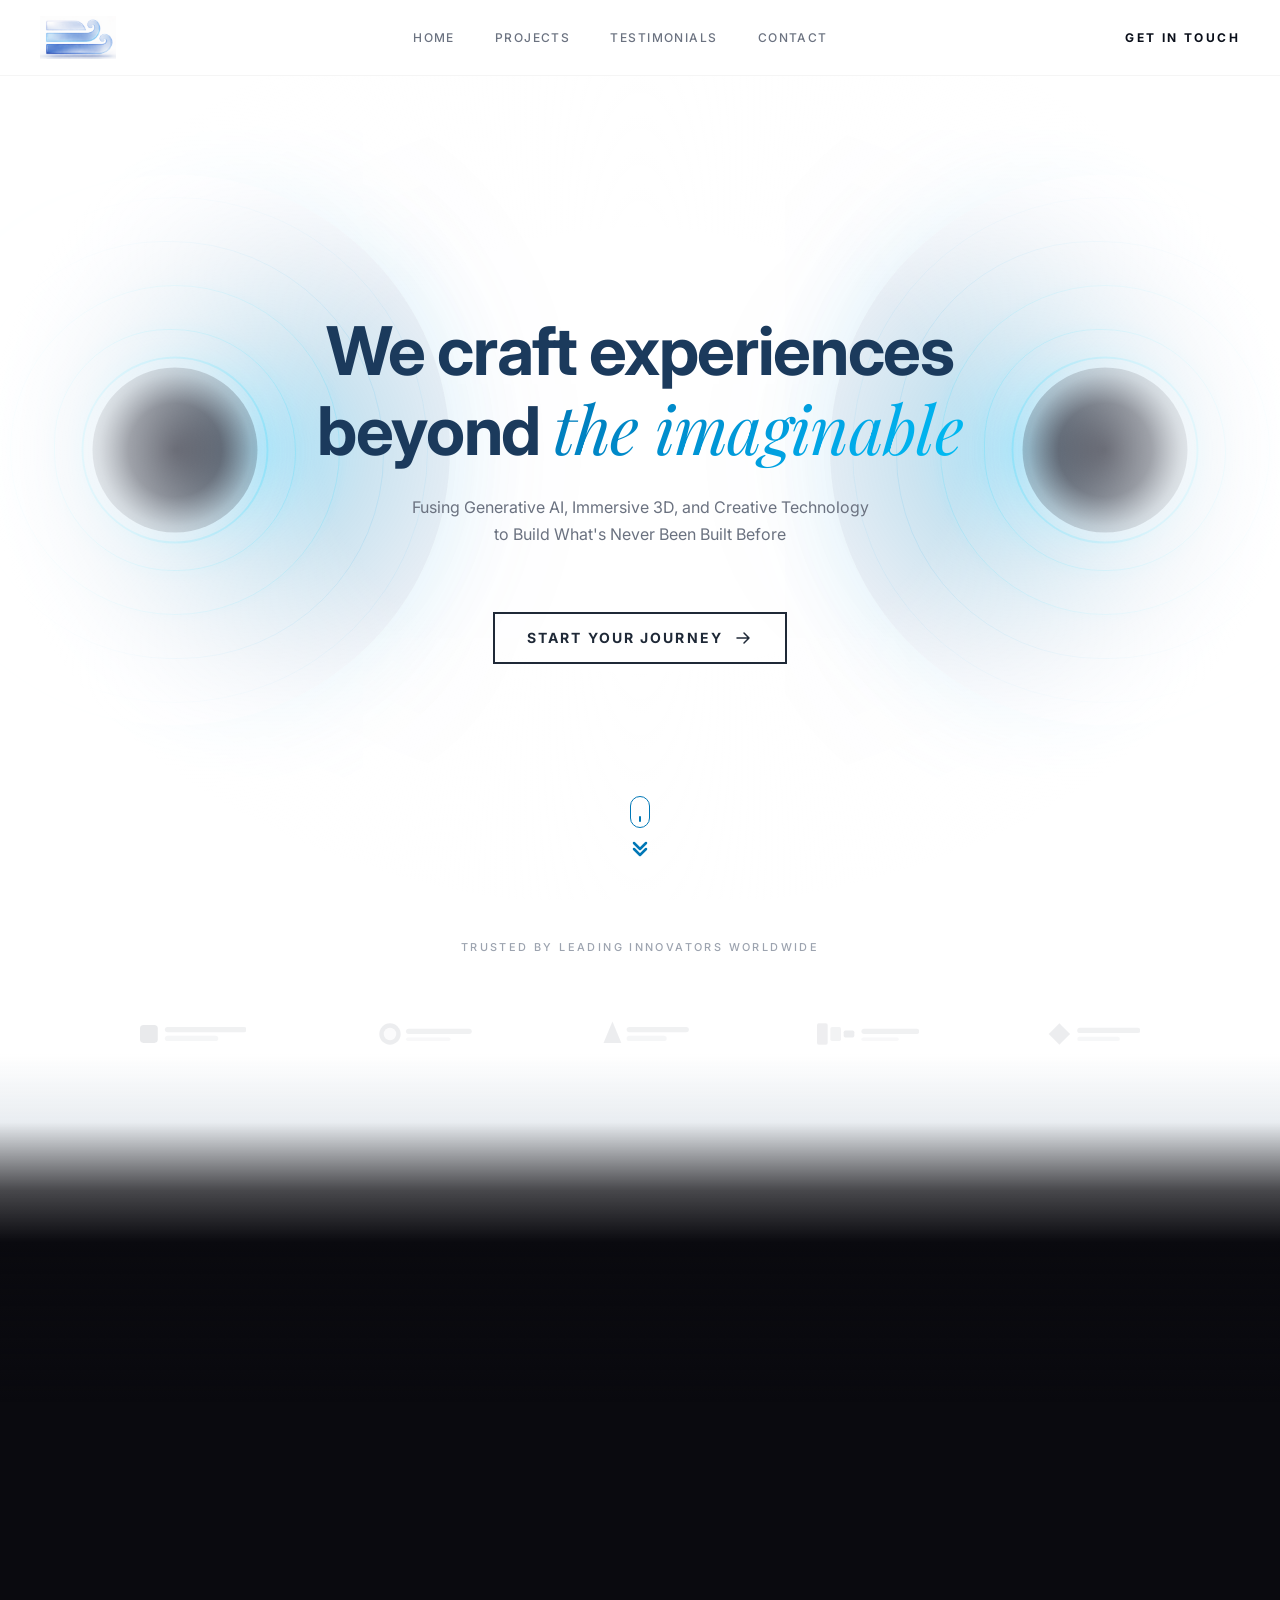
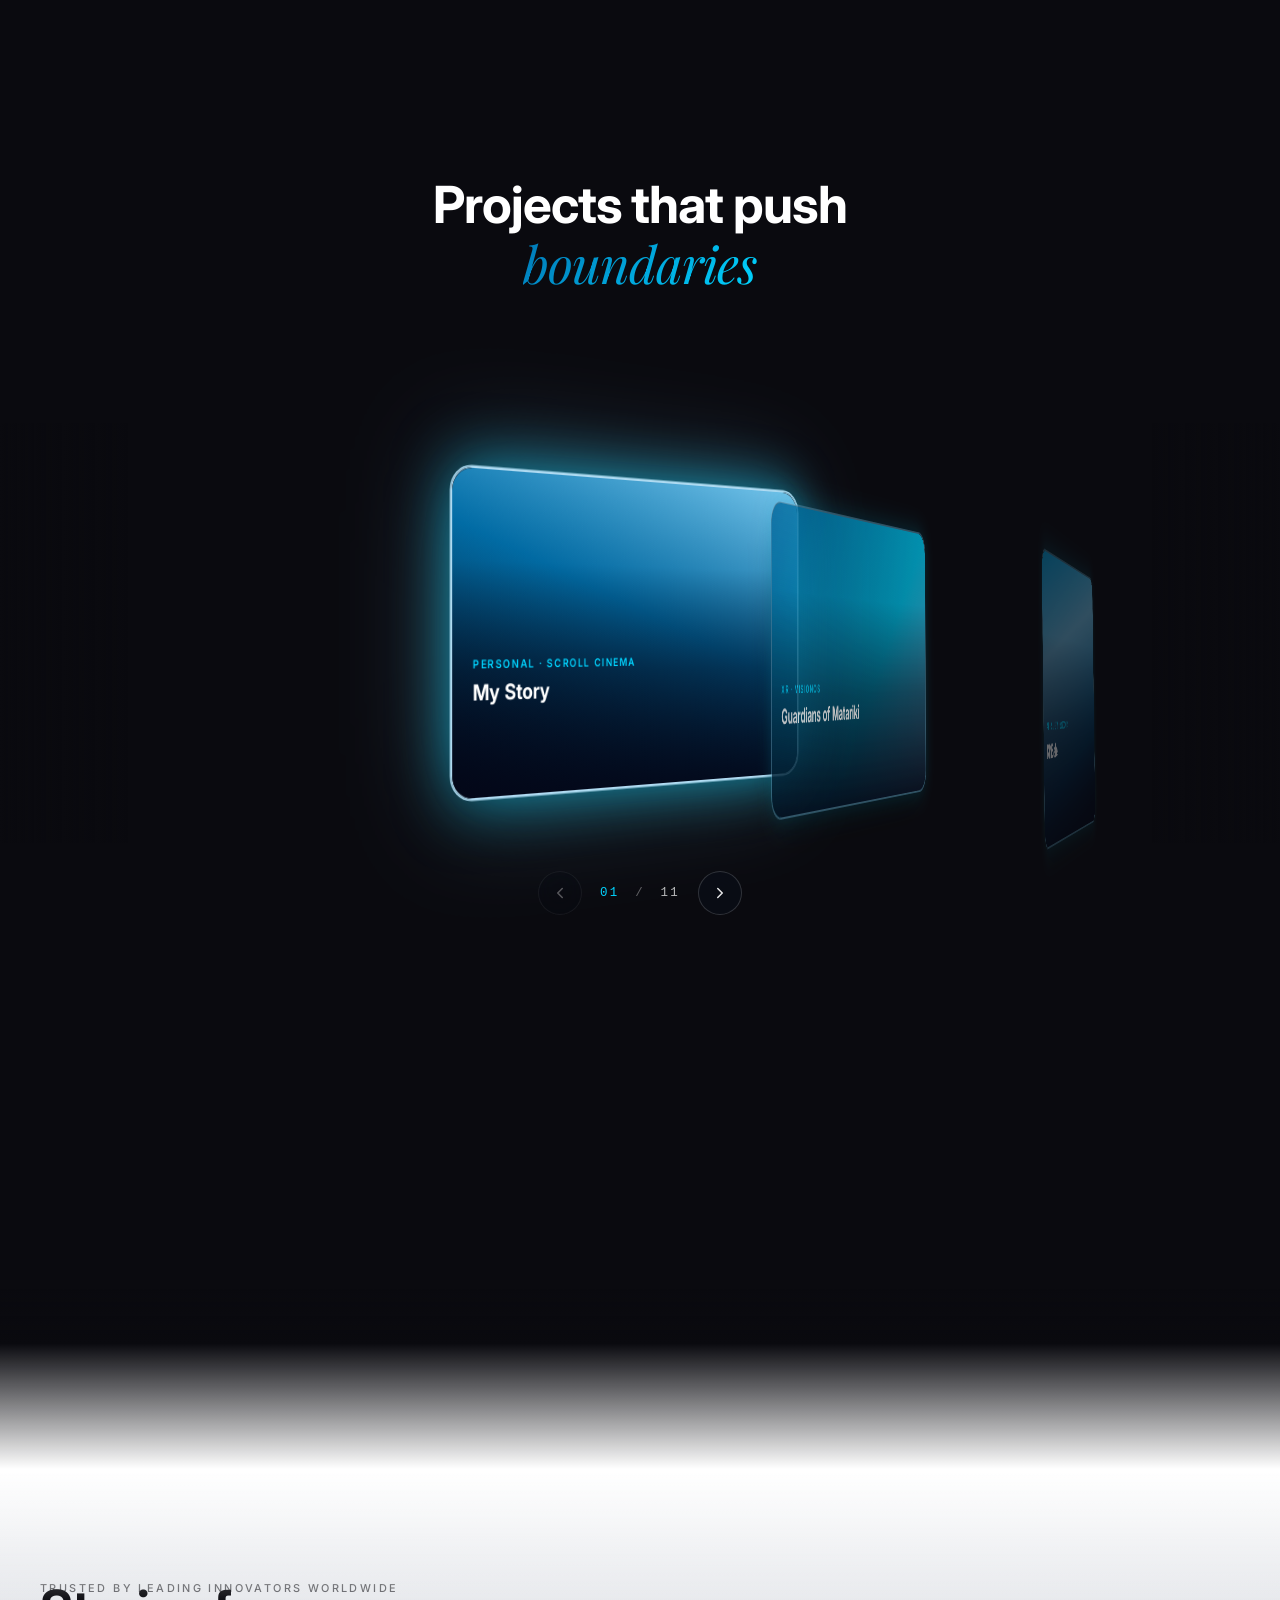
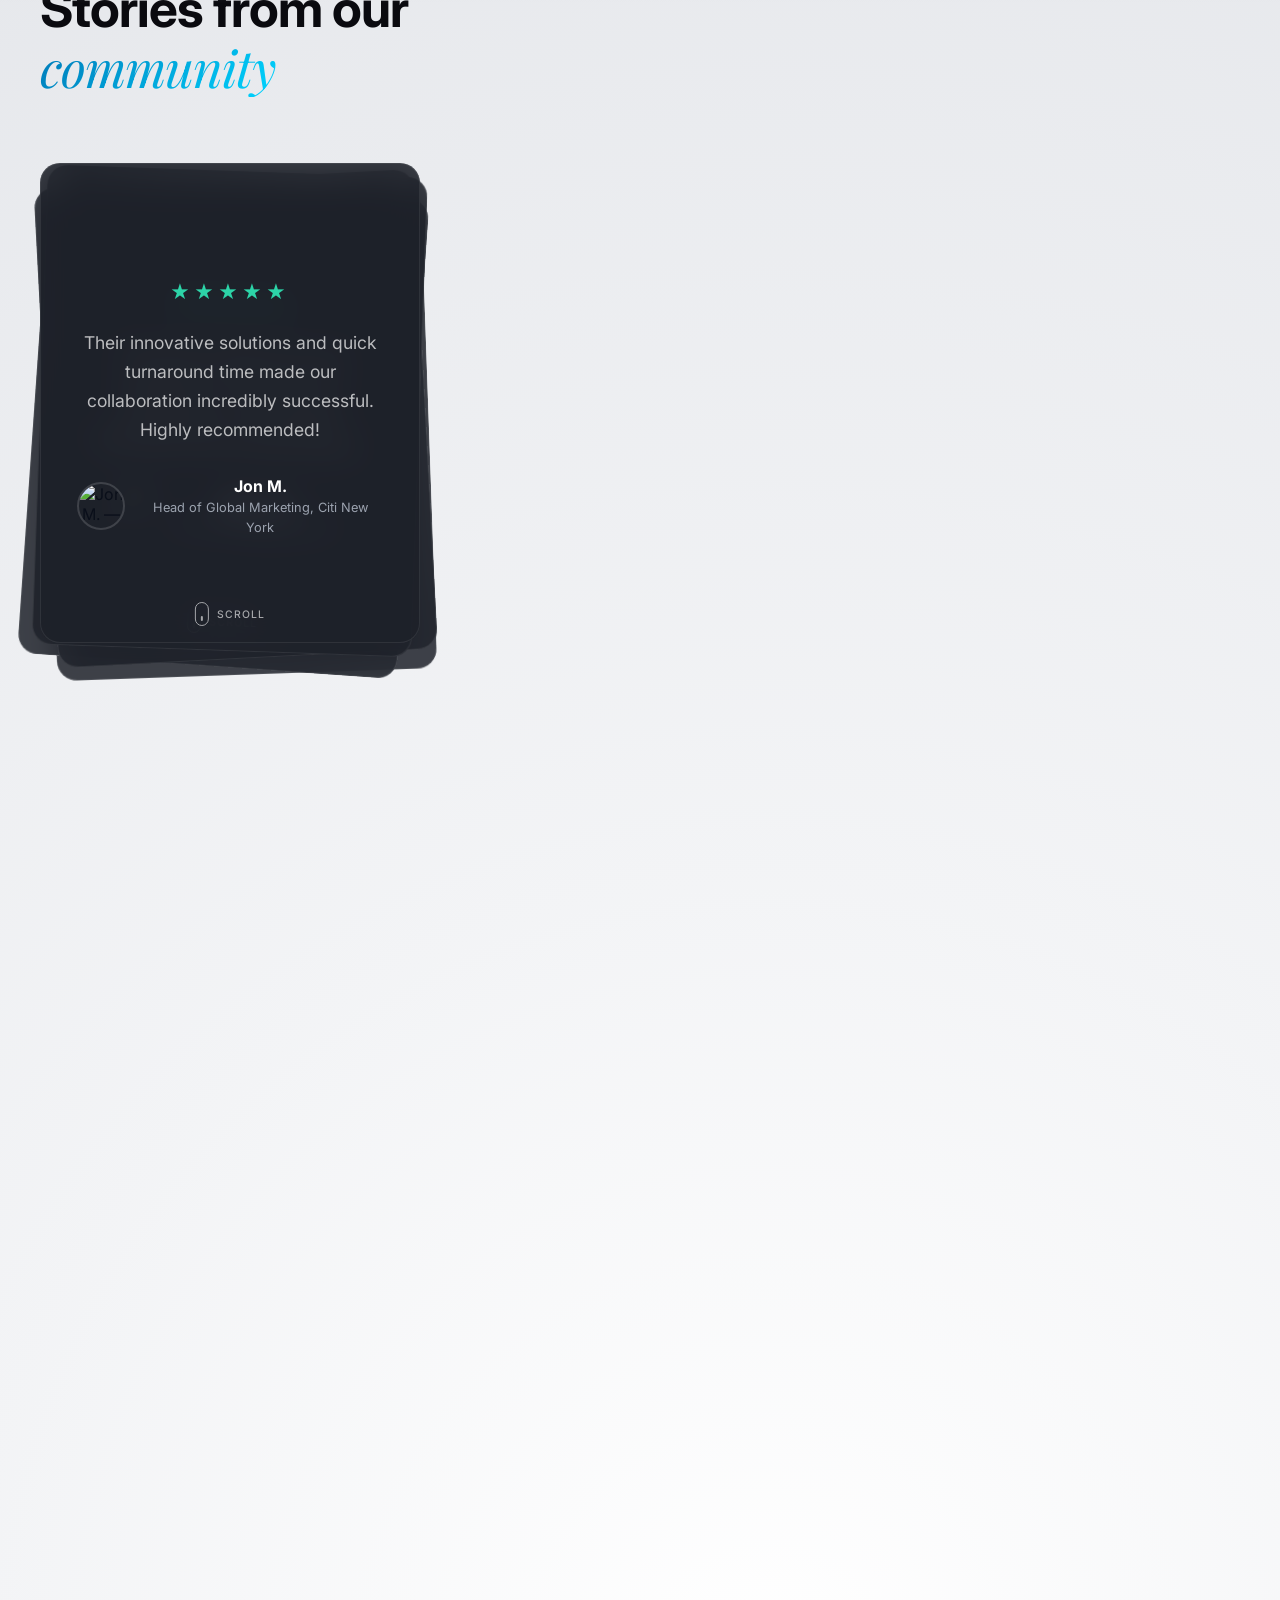
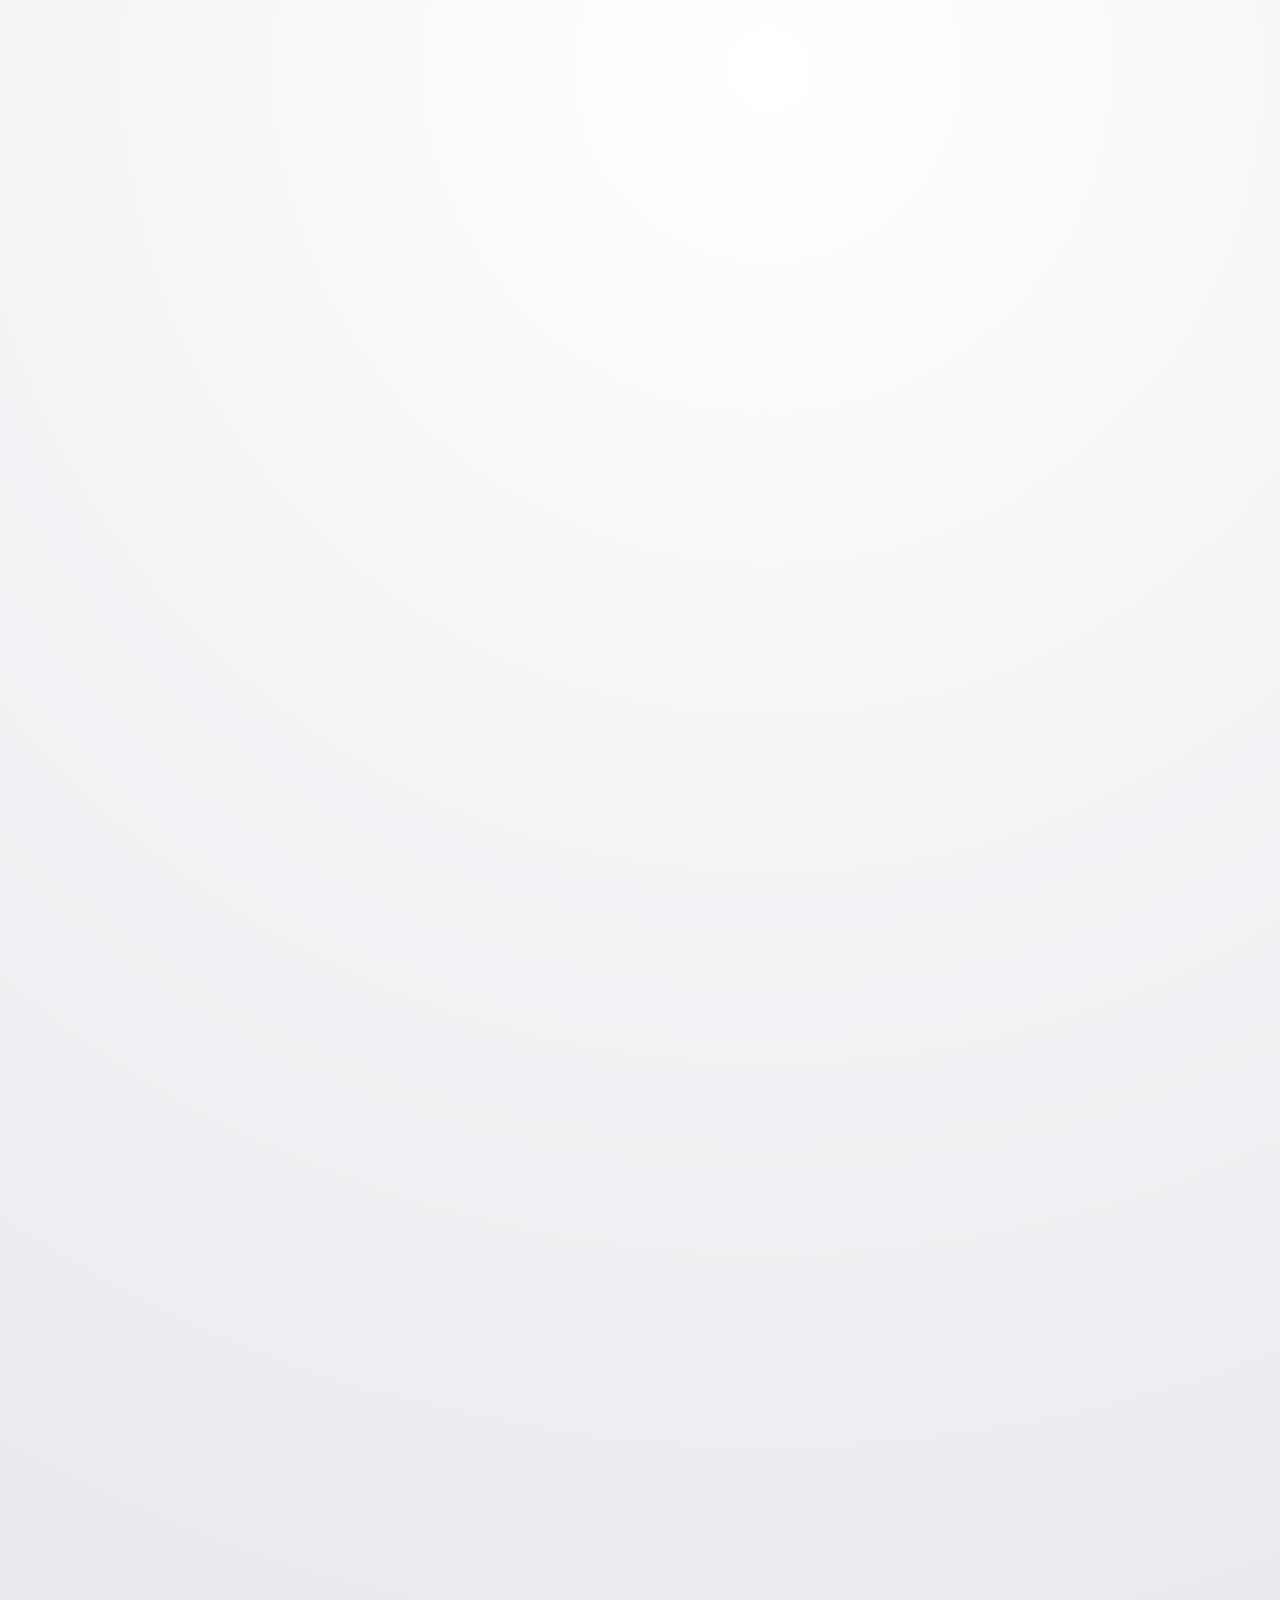
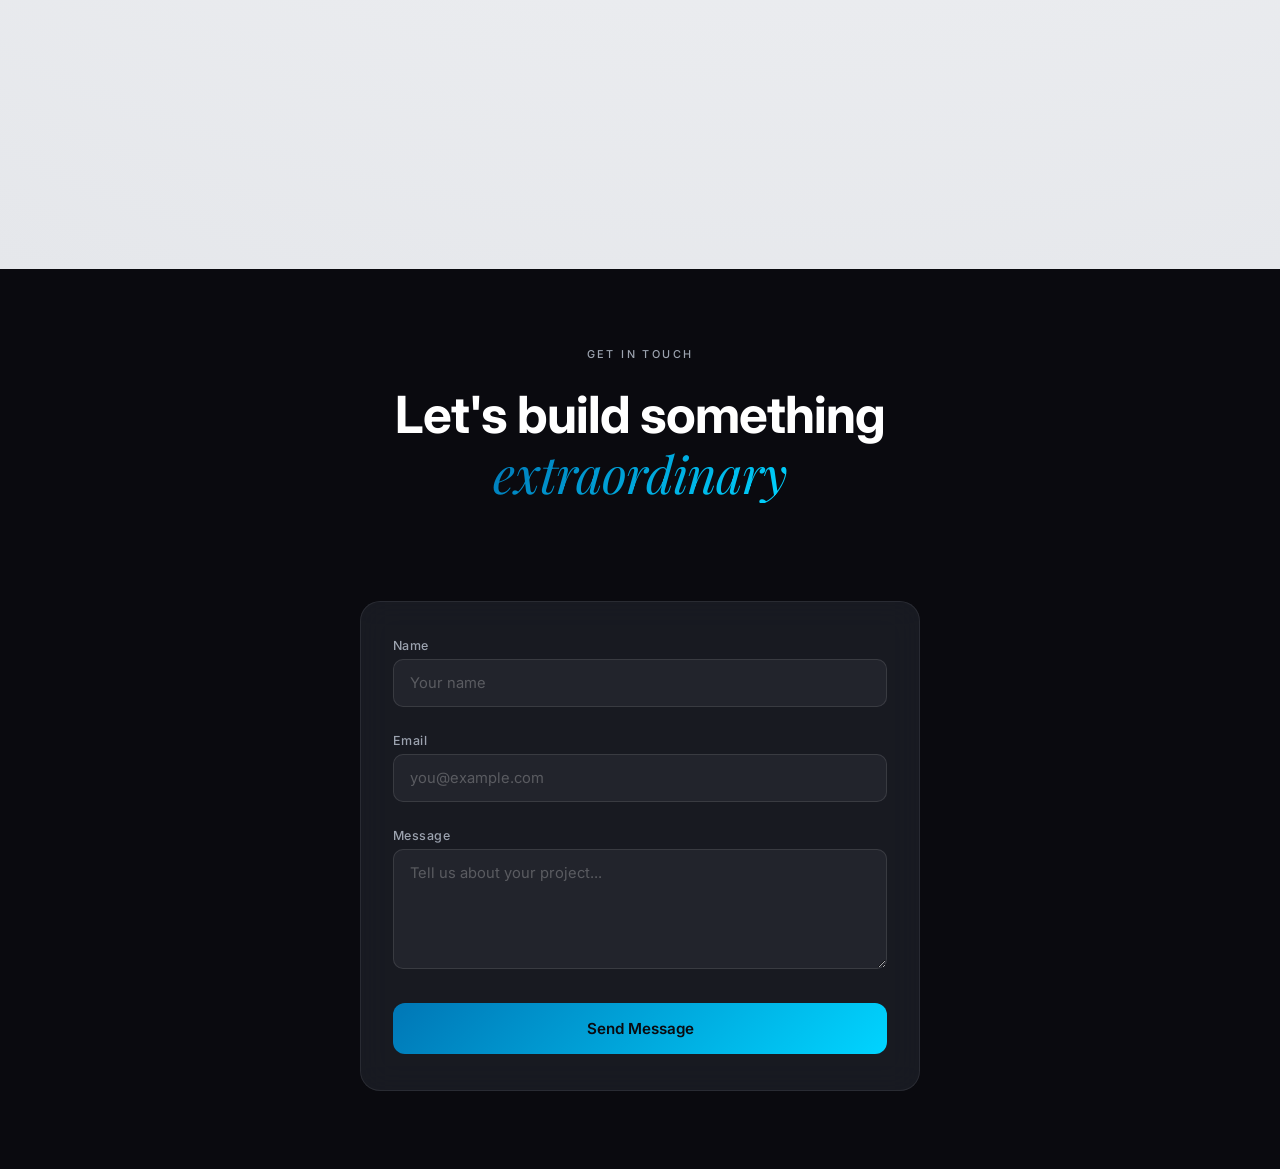
==== commit e56a881c: "Sitewide favicon + My Story polish + desktop video scrub fix FAVICON - Wire the landing-page logo (a" ====
--- a/index.html
+++ b/index.html
@@ -17,6 +17,11 @@
 
     <!-- ===== CANONICAL URL ===== -->
     <link rel="canonical" href="https://tiakimaira.com">
+
+    <!-- ===== FAVICON / SITE ICON ===== -->
+    <link rel="icon" type="image/png" href="/assets/images/logo.png">
+    <link rel="apple-touch-icon" href="/assets/images/logo.png">
+    <link rel="shortcut icon" type="image/png" href="/assets/images/logo.png">
 
     <!-- ===== OPEN GRAPH (Facebook, LinkedIn, iMessage, WhatsApp) ===== -->
     <meta property="og:type" content="website">
--- a/css/style.css
+++ b/css/style.css
@@ -709,8 +709,23 @@
     align-items: center;
     gap: 8px;
     opacity: 0;
-    animation: fadeUp 1s var(--ease-out-expo) 1.5s forwards;
+    /* Use a CENTERED fade-in keyframe. The generic `fadeUp` ends on
+       `transform: translateY(0)`, which clobbered the `translateX(-50%)`
+       centering above and made the indicator drift right on animate-in.
+       fadeUpCentered keeps the -50% X offset in every keyframe. */
+    animation: fadeUpCentered 1s var(--ease-out-expo) 1.5s forwards;
     z-index: 10;
+}
+
+@keyframes fadeUpCentered {
+    from {
+        opacity: 0;
+        transform: translateX(-50%) translateY(12px);
+    }
+    to {
+        opacity: 1;
+        transform: translateX(-50%) translateY(0);
+    }
 }
 
 .hero__scroll-mouse {
@@ -2080,6 +2095,61 @@
 
     .nav__hamburger {
         display: flex;
+    }
+
+    /* Hero scroll indicator on mobile: drop the mouse glyph, keep only
+       the bouncing double-chevron arrows. */
+    .hero__scroll-mouse {
+        display: none;
+    }
+
+    /* ---- Mobile nav: floating liquid-glass pill ----
+       Detach the bar from the screen edges, fully round it, and give
+       it an Apple-style frosted glass treatment — translucent,
+       backdrop-blurred, soft border + inner highlight. */
+    .nav {
+        top: 12px;
+        left: 14px;
+        right: 14px;
+        height: auto;
+        min-height: 52px;
+        padding: 8px 10px 8px 16px;
+        border-radius: 999px;
+        /* Very transparent / clear glass — low white tint + light blur
+           so it reads as crystal liquid-glass rather than a greyish
+           frosted bar. */
+        background: rgba(255, 255, 255, 0.1);
+        backdrop-filter: blur(7px) saturate(125%);
+        -webkit-backdrop-filter: blur(7px) saturate(125%);
+        border: 1px solid rgba(255, 255, 255, 0.35);
+        box-shadow:
+            0 8px 26px -10px rgba(15, 30, 60, 0.14),
+            inset 0 1px 0 rgba(255, 255, 255, 0.45);
+        transition:
+            background var(--transition-medium),
+            box-shadow var(--transition-medium),
+            backdrop-filter var(--transition-medium);
+    }
+
+    /* A touch more tint once scrolled so the pill stays legible over
+       darker sections — still clearly transparent. */
+    .nav--scrolled {
+        background: rgba(255, 255, 255, 0.18);
+        box-shadow:
+            0 10px 32px -10px rgba(15, 30, 60, 0.22),
+            inset 0 1px 0 rgba(255, 255, 255, 0.5);
+    }
+
+    /* Tuck the hamburger into a soft circular tap target on the right
+       of the pill. */
+    .nav__hamburger {
+        width: 38px;
+        height: 38px;
+        align-items: center;
+        justify-content: center;
+        border-radius: 50%;
+        padding: 0;
+        gap: 5px;
     }
 
     .hero {
@@ -3083,22 +3153,11 @@
        navigation instead, so the on-screen buttons are noise. */
     .proj-carousel__hud { display: none; }
 
-    /* On mobile the active centred card auto-shows its description
-       + CTA link — no tap needed to read project info. The user just
-       scrolls to a card and sees it. Tap is reserved for the
-       "popped out" reveal state which spreads the other cards. */
-    .proj-card.is-active:not(.is-revealed) .proj-card__quote {
-        opacity: 1 !important;
-        max-height: 200px;
-        margin-top: 8px;
-        transition: opacity 380ms ease 100ms, max-height 480ms ease;
-    }
-    .proj-card.is-active:not(.is-revealed) .proj-card__cta {
-        opacity: 1;
-        transform: translateY(0);
-        pointer-events: auto;
-        transition-delay: 220ms;
-    }
+    /* NOTE: mobile no longer auto-shows the description on the active
+       card. Cards stay edge-on and glide past (like desktop); the
+       description + CTA only appear when a card is tapped (the
+       .is-revealed state). This stops neighbour titles colliding with
+       an open description during scroll. */
 
     /* Scroll-pin: the carousel sticks to the viewport while the
        user scrolls through all 11 cards. The .projects section is
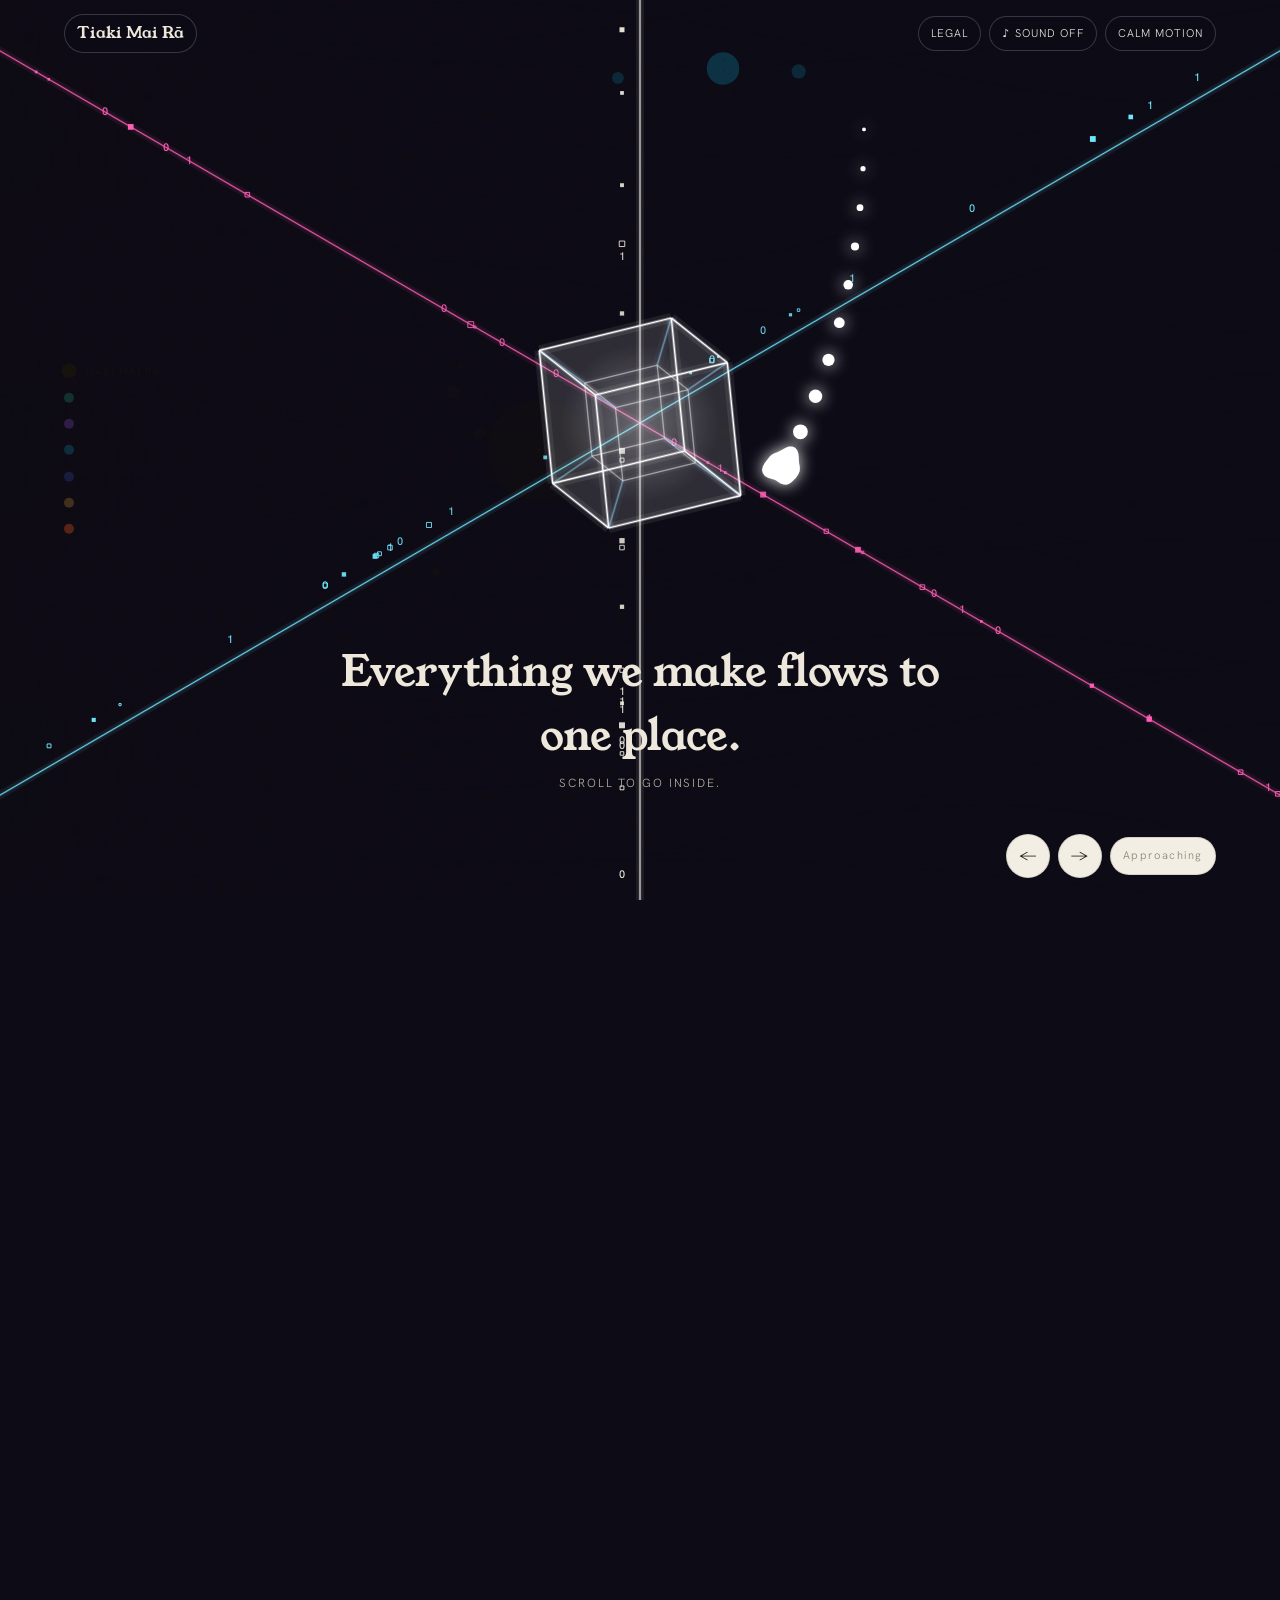
==== commit 2abbccba: "New site: node-system home, Double Diamond project journeys, sound layer, legal page - index.html: t" ====
--- a/index.html
+++ b/index.html
@@ -1,611 +1,519 @@
-<!DOCTYPE html>
+<!doctype html>
 <html lang="en">
-
 <head>
-    <meta charset="UTF-8">
-    <meta name="viewport" content="width=device-width, initial-scale=1.0">
-
-    <!-- ===== PRIMARY SEO META TAGS ===== -->
-    <title>Tiaki Mai Rā — Māori-led AI, AR, VR & XR Creative Technology Studio</title>
-    <meta name="description"
-        content="Tiaki Mai Rā is a Māori-led creative technology studio delivering Agentic AI, Automations, digital transformations, and immersive AR / VR / XR solutions through culturally grounded design, modern websites, and innovative user experiences. Serving New York, New Zealand, and Australia.">
-    <meta name="keywords"
-        content="Māori creative technology studio, AI agency New Zealand, AR VR XR development New York, immersive digital experiences Australia, agentic AI automation agency, cultural technology design, digital transformation New Zealand, augmented reality development New Zealand, virtual reality training solutions, mixed reality experiences, HoloLens development studio, spatial computing agency, Apple Vision Pro development, immersive 3D experiences, AI automation studio, AI digital transformation agency, generative AI solutions, AI workflow automation, LLM powered applications, creative technology studio, modern website design agency, interactive web experiences, 3D web design agency, creative tech studio Auckland, digital agency New York, Māori led digital agency, indigenous technology design, culturally grounded digital experiences, Pacific tech innovation">
-    <meta name="author" content="Tiaki Mai Rā">
-    <meta name="robots" content="index, follow">
-    <meta name="theme-color" content="#0A0F1A">
-
-    <!-- ===== CANONICAL URL ===== -->
-    <link rel="canonical" href="https://tiakimaira.com">
-
-    <!-- ===== FAVICON / SITE ICON ===== -->
-    <link rel="icon" type="image/png" href="/assets/images/logo.png">
-    <link rel="apple-touch-icon" href="/assets/images/logo.png">
-    <link rel="shortcut icon" type="image/png" href="/assets/images/logo.png">
-
-    <!-- ===== OPEN GRAPH (Facebook, LinkedIn, iMessage, WhatsApp) ===== -->
-    <meta property="og:type" content="website">
-    <meta property="og:url" content="https://tiakimaira.com">
-    <meta property="og:title" content="Tiaki Mai Rā — Māori-led AI, AR, VR & XR Creative Technology Studio">
-    <meta property="og:description"
-        content="Tiaki Mai Rā is a Māori-led creative technology studio delivering Agentic AI, Automations, digital transformations, and immersive AR / VR / XR solutions through culturally grounded design, modern websites, and innovative user experiences.">
-    <meta property="og:image" content="https://tiakimaira.com/assets/images/og-image.png">
-    <meta property="og:image:width" content="1200">
-    <meta property="og:image:height" content="630">
-    <meta property="og:image:alt" content="Tiaki Mai Rā — Māori-led Creative Technology Studio">
-    <meta property="og:site_name" content="Tiaki Mai Rā">
-    <meta property="og:locale" content="en_US">
-
-    <!-- ===== TWITTER / X CARD ===== -->
-    <meta name="twitter:card" content="summary_large_image">
-    <meta name="twitter:url" content="https://tiakimaira.com">
-    <meta name="twitter:title" content="Tiaki Mai Rā — Māori-led AI, AR, VR & XR Creative Technology Studio">
-    <meta name="twitter:description"
-        content="Tiaki Mai Rā is a Māori-led creative technology studio delivering Agentic AI, Automations, digital transformations, and immersive AR / VR / XR solutions.">
-    <meta name="twitter:image" content="https://tiakimaira.com/assets/images/og-image.png">
-
-    <!-- ===== JSON-LD STRUCTURED DATA (Google Rich Results) ===== -->
-    <script type="application/ld+json">
-    {
-        "@context": "https://schema.org",
-        "@type": "ProfessionalService",
-        "name": "Tiaki Mai Rā",
-        "description": "Tiaki Mai Rā is a Māori-led creative technology studio delivering Agentic AI, Automations, digital transformations, and immersive AR / VR / XR solutions through culturally grounded design, modern websites, and innovative user experiences.",
-        "url": "https://tiakimaira.com",
-        "logo": "https://tiakimaira.com/assets/images/logo.png",
-        "image": "https://tiakimaira.com/assets/images/og-image.png",
-        "email": "peresethomas649@gmail.com",
-        "areaServed": [
-            { "@type": "City", "name": "New York", "containedInPlace": { "@type": "Country", "name": "United States" } },
-            { "@type": "Country", "name": "New Zealand" },
-            { "@type": "Country", "name": "Australia" }
-        ],
-        "knowsAbout": [
-            "Agentic AI", "Artificial Intelligence", "Augmented Reality", "Virtual Reality",
-            "Mixed Reality", "Extended Reality", "Digital Transformation", "Creative Technology",
-            "Māori Design", "Immersive Experiences", "3D Web Design", "Spatial Computing"
-        ],
-        "sameAs": [
-            "https://github.com/peresethomas649-byte"
-        ],
-        "founder": {
-            "@type": "Person",
-            "name": "Thomas Perese"
-        }
+<meta charset="utf-8">
+<meta name="viewport" content="width=device-width, initial-scale=1">
+<title>Tiaki Mai Rā — Māori-led digital product studio</title>
+<meta name="description" content="Tiaki Mai Rā is a Māori-led digital product studio from Aotearoa New Zealand: UI/UX design and product development across web, mobile, AR and spatial computing, with AI inside and cultural grounding at the centre of the work.">
+<link rel="canonical" href="https://tiakimaira.com/">
+<meta property="og:type" content="website"><meta property="og:url" content="https://tiakimaira.com/">
+<meta property="og:title" content="Tiaki Mai Rā — Māori-led digital product studio"><meta property="og:description" content="Tiaki Mai Rā is a Māori-led digital product studio from Aotearoa New Zealand: UI/UX design and product development across web, mobile, AR and spatial computing, with AI inside and cultural grounding at the centre of the work.">
+<meta name="twitter:title" content="Tiaki Mai Rā — Māori-led digital product studio"><meta name="twitter:description" content="Tiaki Mai Rā is a Māori-led digital product studio from Aotearoa New Zealand: UI/UX design and product development across web, mobile, AR and spatial computing, with AI inside and cultural grounding at the centre of the work.">
+<link rel="icon" type="image/png" href="/assets/images/logo.png">
+<link rel="apple-touch-icon" href="/assets/images/logo.png">
+<meta name="theme-color" content="#0d0b16" media="(prefers-color-scheme: dark)">
+<meta name="theme-color" content="#f3eee3" media="(prefers-color-scheme: light)">
+<meta property="og:site_name" content="Tiaki Mai Rā">
+<meta property="og:image" content="https://tiakimaira.com/assets/images/og-image.png">
+<meta property="og:image:width" content="1200"><meta property="og:image:height" content="630">
+<meta name="twitter:card" content="summary_large_image">
+<meta name="twitter:image" content="https://tiakimaira.com/assets/images/og-image.png">
+<script type="application/ld+json">
+{"@context":"https://schema.org","@type":"ProfessionalService","name":"Tiaki Mai Rā","description":"Tiaki Mai Rā is a Māori-led digital product studio from Aotearoa New Zealand: UI/UX design and product development across web, mobile, AR and spatial computing, with AI inside and cultural grounding at the centre of the work.","url":"https://tiakimaira.com","logo":"https://tiakimaira.com/assets/images/logo.png","image":"https://tiakimaira.com/assets/images/og-image.png","email":"peresethomas649@gmail.com","areaServed":[{"@type":"Country","name":"New Zealand"},{"@type":"City","name":"New York","containedInPlace":{"@type":"Country","name":"United States"}},{"@type":"Country","name":"Australia"}],"knowsAbout":["UI/UX design","Digital product development","Augmented Reality","Virtual Reality","Spatial computing","Apple Vision Pro","Artificial Intelligence","Digital transformation","Cultural storytelling","Māori design"],"sameAs":["https://github.com/peresethomas649-byte","https://www.linkedin.com/in/thomas-perese-140441190","https://www.linkedin.com/in/ray-jonson-tui-hikaka-5973a1213/"],"founder":[{"@type":"Person","name":"Thomas Kereama Perese"},{"@type":"Person","name":"Ray Jonson Tui Hikaka"}]}
+</script>
+<link rel="preconnect" href="https://fonts.googleapis.com">
+<link rel="preconnect" href="https://fonts.gstatic.com" crossorigin>
+<link rel="stylesheet" href="https://fonts.googleapis.com/css2?family=Young+Serif&family=Hanken+Grotesk:wght@300;400;500;600&display=swap">
+<style>
+:root {
+    --paper: #f3eee3; --paper-2: #ebe4d5; --ink: #16130f; --ink-2: #4a4439; --ink-3: #8a8272;
+    --line: rgba(22,19,15,.12);
+    --guide: var(--ink);
+    --gutter: clamp(16px, 5vw, 72px);
+    --font-display: 'Young Serif', Georgia, serif;      /* swap in one place */
+    --font-body: 'Hanken Grotesk', system-ui, sans-serif;
+    --glow: #d99a2b;                                     /* route glow outside projects; projects override it with their accent */
+    --ease-out: cubic-bezier(.22,.9,.3,1); --spring: cubic-bezier(.34,1.56,.64,1);
+  }
+  @media (prefers-color-scheme: dark) {
+    :root:not([data-theme="light"]) { --paper: #14120f; --paper-2: #1c1915; --ink: #f1ebdf; --ink-2: #c9c1b1; --ink-3: #8b8474; --line: rgba(241,235,223,.14); }
+  }
+  :root[data-theme="dark"] { --paper: #14120f; --paper-2: #1c1915; --ink: #f1ebdf; --ink-2: #c9c1b1; --ink-3: #8b8474; --line: rgba(241,235,223,.14); }
+  * { box-sizing: border-box; }
+  html { scroll-behavior: auto; }
+  .sr { position: fixed; left: 0; top: 0; width: 1px; height: 1px; overflow: hidden; clip: rect(0 0 0 0); white-space: nowrap; margin: 0; }
+  body { margin: 0; background: var(--paper); color: var(--ink); font-family: var(--font-body); font-weight: 300; line-height: 1.55; overflow-x: hidden; }
+  h1,h2,h3,h4 { font-family: var(--font-display); font-weight: 400; letter-spacing: -.01em; margin: 0 0 .4em; }
+  p { color: var(--ink-2); }
+  a { color: inherit; }
+  .mock { display:inline-block; font-size:.6rem; letter-spacing:.14em; text-transform:uppercase; border:1px solid var(--line); border-radius:999px; padding:.2em .7em; color:var(--ink-3); margin-left:.5em; vertical-align:middle; white-space: nowrap; }
+  .mock.warn { border-color: rgba(217,82,27,.5); color: #b8461a; }
+
+  /* fixed chrome */
+  .top { position: fixed; inset: 0 0 auto 0; z-index: 40; display: flex; align-items: center; justify-content: space-between; gap: 12px; padding: 14px var(--gutter); pointer-events: none; }
+  .top > * { pointer-events: auto; }
+  .brand { font-family: var(--font-display); font-size: 1rem; text-decoration: none; background: var(--paper); padding: 6px 12px; border-radius: 999px; border: 1px solid var(--line); white-space: nowrap; }
+  .brand small { font-family: var(--font-body); font-size: .68rem; letter-spacing: .12em; text-transform: uppercase; color: var(--ink-3); margin-left: 8px; }
+  .pill { font: inherit; font-size: .7rem; letter-spacing: .1em; text-transform: uppercase; background: var(--paper); color: var(--ink-2); border: 1px solid var(--line); border-radius: 999px; padding: 8px 12px; cursor: pointer; text-decoration: none; white-space: nowrap; }
+  .pill[aria-pressed="true"] { background: var(--ink); color: var(--paper); border-color: var(--ink); }
+  .progress { position: fixed; left: 0; top: 0; height: 2px; width: 0; background: var(--glow); z-index: 41; }
+
+  .rail { position: fixed; left: var(--gutter); top: 50%; transform: translateY(-50%); z-index: 40; display: grid; gap: 10px; }
+  .rail a { display: flex; align-items: center; gap: 10px; text-decoration: none; font-size: .66rem; letter-spacing: .12em; text-transform: uppercase; color: var(--ink-3); }
+  .rail a i { width: 10px; height: 10px; border-radius: 50%; background: var(--c); opacity: .35; transition: transform .4s var(--spring), opacity .3s; }
+  .rail a.on { color: var(--ink); } .rail a.on i { opacity: 1; transform: scale(1.5); }
+  .rail a span { opacity: 0; transition: opacity .3s; } .rail a.on span, .rail:hover a span { opacity: 1; }
+  @media (max-width: 900px) { .rail { display: none; } #legal-link { display: none; } .brand small { display: none; } .pill { padding: 7px 9px; font-size: .64rem; }
+    html:not(.calm) .station.on:not(.now) { opacity: .28; filter: saturate(.6); } html:not(.calm) .station.now { opacity: 1; } }   /* on a phone, neighbours recede so the card you are on reads clearly */
+
+  .controls { position: fixed; right: var(--gutter); bottom: 22px; z-index: 40; display: flex; gap: 8px; align-items: center; }
+  .controls button { font: inherit; background: var(--paper); border: 1px solid var(--line); color: var(--ink); width: 44px; height: 44px; border-radius: 50%; cursor: pointer; transition: transform .35s var(--spring), border-color .2s; }
+  .controls button:hover, .controls button:focus-visible { border-color: var(--ink); transform: scale(1.08); outline: none; }
+  .controls .count { font-size: .7rem; letter-spacing: .14em; color: var(--ink-3); background: var(--paper); border: 1px solid var(--line); border-radius: 999px; padding: 9px 12px; }
+
+  /* layers */
+  .bg { position: fixed; inset: 0; width: 100%; height: 100%; z-index: 0; pointer-events: none; }
+  .routecv { position: fixed; inset: 0; width: 100%; height: 100%; z-index: 1; pointer-events: none; }
+  .stage { position: fixed; inset: 0; z-index: 2; overflow: hidden; }
+  .geom { position: absolute; width: 0; height: 0; overflow: hidden; }
+  .world { position: absolute; left: 0; top: 0; transform-origin: 0 0; will-change: transform; }
+  .world svg.route { position: absolute; left: 0; top: 0; overflow: visible; pointer-events: none; }
+  .route .dim { fill: none; stroke: var(--ink); stroke-opacity: .12; stroke-width: 1.5; stroke-dasharray: 3 9; stroke-linecap: round; }
+  .route .ph { fill: none; stroke-linecap: round; }
+  .route .ph.a { stroke-width: 22; stroke-opacity: .10; } .route .ph.b { stroke-width: 8; stroke-opacity: .22; } .route .ph.c { stroke-width: 2.4; stroke-opacity: .95; }
+  @media (prefers-color-scheme: dark) { :root:not([data-theme="light"]) .route .ph.a { stroke-opacity: .2; } :root:not([data-theme="light"]) .route .ph.b { stroke-opacity: .38; } }
+  :root[data-theme="dark"] .route .ph.a { stroke-opacity: .2; } :root[data-theme="dark"] .route .ph.b { stroke-opacity: .38; }
+  .guide { position: fixed; inset: 0; width: 100%; height: 100%; pointer-events: none; z-index: 20; overflow: visible; }
+  .guide .body, .guide .head { fill: var(--guide); }
+
+  /* phase titles in the world: masked gradient reveal */
+  .phase-title { position: absolute; font-family: var(--font-display); font-size: clamp(2.4rem, 6vw, 5.6rem); line-height: 1; white-space: nowrap; letter-spacing: -.02em; pointer-events: none;
+    background: linear-gradient(90deg, var(--c) 0 40%, transparent 60%); -webkit-background-clip: text; background-clip: text; color: transparent; background-size: 300% 100%; background-position: 100% 0; transition: background-position 1.4s var(--ease-out); opacity: .9; }
+  .phase-title.on { background-position: 0% 0; }
+  .phase-title small { display: block; font-family: var(--font-body); font-size: .66rem; letter-spacing: .18em; text-transform: uppercase; color: var(--ink-3); -webkit-text-fill-color: var(--ink-3); margin-bottom: 8px; }
+
+  /* stations: liquid-glass cards revealed with a circular mask */
+  .station { position: absolute; width: 440px; max-width: 86vw; border-radius: 22px; padding: 0; overflow: hidden;
+    background: color-mix(in srgb, var(--paper) 86%, transparent);
+    border: 1px solid color-mix(in srgb, var(--c) 35%, var(--line)); box-shadow: 0 1px 0 rgba(255,255,255,.5) inset;
+    clip-path: circle(0% at 0% 50%); transition: clip-path 1s var(--ease-out), transform .8s var(--ease-out); transform: translateY(14px); }
+  .station.on { clip-path: circle(150% at 0% 50%); transform: none; }
+  .station.on.settled { clip-path: none; }   /* the reveal mask is dropped once it has played: a live clip-path on every card costs frames */
+  .station.now { background: color-mix(in srgb, var(--paper) 70%, transparent); backdrop-filter: blur(10px) saturate(1.2); -webkit-backdrop-filter: blur(10px) saturate(1.2); }   /* liquid glass on the active card only: cheap, and it is the one you are reading */
+  .station.now { border-color: var(--c); box-shadow: 0 1px 0 rgba(255,255,255,.5) inset, 0 24px 60px -30px color-mix(in srgb, var(--c) 70%, transparent); }
+  .st-vis { padding: 12px 16px 6px; background: color-mix(in srgb, var(--paper) 50%, color-mix(in srgb, var(--c) 18%, transparent)); display: flex; justify-content: center; }
+  .st-vis svg { height: 128px; width: auto; max-width: 100%; display: block; }
+  .st-body { padding: 14px 20px 18px; font-size: .86rem; }
+  .st-meta { display: flex; justify-content: space-between; gap: 10px; font-size: .64rem; letter-spacing: .14em; text-transform: uppercase; color: var(--c); margin-bottom: 4px; }
+  .st-meta .idx { color: var(--ink-3); }
+  .st-body h3 { font-size: 1.2rem; margin: .1rem 0 .6rem; line-height: 1.2; }
+  .star { display: grid; grid-template-columns: 22px 1fr; gap: 4px 10px; }
+  .star b { font-family: var(--font-display); font-weight: 400; color: var(--c); font-size: 1rem; line-height: 1.5; }
+  .star p { margin: 0 0 .35rem; }
+  .st-status { display: inline-block; margin-top: .6rem; font-size: .64rem; letter-spacing: .12em; text-transform: uppercase; border: 1px solid var(--line); border-radius: 999px; padding: 3px 9px; color: var(--ink-3); }
+  .station .glyph { position: absolute; right: 14px; top: 12px; width: 14px; height: 14px; background: var(--c); opacity: .9; }
+  .glyph.circle { border-radius: 50%; } .glyph.square { border-radius: 3px; } .glyph.triangle { clip-path: polygon(50% 0, 100% 100%, 0 100%); } .glyph.hexagon { clip-path: polygon(25% 5%, 75% 5%, 100% 50%, 75% 95%, 25% 95%, 0 50%); } .glyph.diamond { clip-path: polygon(50% 0, 100% 50%, 50% 100%, 0 50%); }
+
+
+  /* prelude: dark space, the cube, code streaming in */
+  body { background: var(--paper); transition: none; }
+  body.dark { background: #0d0b16; color: #eee8dc; }
+  .pre { position: fixed; inset: 0; z-index: 3; pointer-events: none; }
+  .pre-text { position: fixed; left: 50%; bottom: 12vh; transform: translateX(-50%); z-index: 4; text-align: center; pointer-events: none; color: #eee8dc; }
+  .pre-text h1 { font-size: clamp(1.6rem, 3.6vw, 2.6rem); margin: 0 0 .3rem; }
+  .pre-text p { color: #b9b2a3; font-size: .74rem; letter-spacing: .16em; text-transform: uppercase; margin: 0; }
+  .pre-text .cta { pointer-events: auto; margin-top: 14px; display: none; }
+  html.calm .pre-text .cta { display: inline-flex; }
+  .stage { clip-path: inset(50% round 24px); }
+  .stage.open { clip-path: inset(0 round 0); }
+  .top.pre-mode .brand, .top.pre-mode .pill { background: rgba(13,11,22,.6); color: #eee8dc; border-color: rgba(255,255,255,.18); }
+  body.dark .progress { background: #fff; }
+
+  /* home stations */
+  .station { width: 460px; }
+  .st-body h3 { font-size: 1.45rem; }
+  .station.core .st-body h3 { font-size: 1.9rem; }
+  .kicker { font-size: .64rem; letter-spacing: .14em; text-transform: uppercase; color: var(--c); margin-bottom: 6px; display: block; }
+  .st-body p { margin: .35rem 0; }
+  .chips { display: flex; flex-wrap: wrap; gap: 6px; margin: 10px 0 4px; }
+  .chip { display: inline-block; font-size: .66rem; letter-spacing: .1em; text-transform: uppercase; border: 1px solid var(--line); border-radius: 999px; padding: 6px 10px; color: var(--ink-2); text-decoration: none; }
+  .avatar { display: block; width: 84px; height: 84px; border-radius: 50%; object-fit: cover; margin: 4px 0 12px; border: 1px solid var(--line); }
+  .avatar.ph { background: color-mix(in srgb, var(--paper-2) 70%, var(--ink-3)); }
+  .st-links { display: flex; flex-wrap: wrap; gap: 8px; margin-top: 12px; }
+  .cta { display: inline-flex; align-items: center; gap: 8px; text-decoration: none; font-size: .72rem; letter-spacing: .12em; text-transform: uppercase; border: 1px solid var(--ink); border-radius: 999px; padding: 10px 16px; background: var(--paper); color: var(--ink); transition: transform .35s var(--spring); }
+  .cta:hover, .cta:focus-visible { transform: scale(1.04); outline: none; }
+  .cta.accent { background: var(--c); border-color: var(--c); color: #fff; }
+  .cta.ghost { border-color: var(--line); color: var(--ink-2); }
+  form.mini { display: grid; gap: 8px; margin-top: 10px; }
+  form.mini input, form.mini textarea { font: inherit; padding: 10px 12px; border: 1px solid var(--line); border-radius: 10px; background: transparent; color: var(--ink); }
+  .glyph-node { position: absolute; width: 14px; height: 14px; }
+  /* calm / reduced motion: no cube, no camera; the node system as a readable column */
+  html.calm .stage { position: static; overflow: visible; clip-path: none; }
+  html.calm .world { position: static; transform: none !important; display: flex; flex-direction: column; gap: 22px; padding: 40px var(--gutter) 80px; max-width: 60rem; margin: 0 auto; width: auto !important; height: auto !important; }
+  html.calm .routecv, html.calm .scroller, html.calm .guide, html.calm .rail, html.calm .controls { display: none; }
+  html.calm .station { position: static; clip-path: none; transform: none; width: auto !important; max-width: 44rem; }
+  html.calm .top.pre-mode .brand, html.calm .top.pre-mode .pill { background: var(--paper); color: var(--ink); border-color: var(--line); }
+  html.calm .pre, html.calm .pre-text h1, html.calm .pre-text p { display: none; }
+  html.calm .pre-text { position: static; transform: none; padding-top: 90px; }
+  html.calm .stage { clip-path: none; }
+  html.calm body, html.calm body.dark { background: var(--paper); color: var(--ink); }
+</style>
+</head>
+<body class="dark">
+<div class="progress" id="progress" aria-hidden="true"></div>
+<canvas class="bg" id="bg" aria-hidden="true"></canvas>
+<canvas class="routecv" id="routecv" aria-hidden="true"></canvas>
+<canvas class="pre" id="pre" aria-hidden="true"></canvas>
+<svg class="geom" aria-hidden="true"><path id="geom-path" d=""/></svg>
+<header class="top pre-mode" id="top">
+  <a class="brand" href="#top">Tiaki Mai Rā</a>
+  <div style="display:flex;gap:8px;align-items:center">
+    <a class="pill" href="#legal" id="legal-link">Legal</a>
+    <button class="pill" id="sound-toggle" aria-pressed="false" type="button">♪ Sound off</button>
+    <button class="pill" id="motion-toggle" aria-pressed="false" type="button">Calm motion</button>
+  </div>
+</header>
+<div class="pre-text" id="pre-text"><h1 id="pre-l1"></h1><p id="pre-l2"></p><a class="cta" href="#core" id="pre-enter">Enter</a></div>
+<nav class="rail" id="rail" aria-label="Branches"></nav>
+<div class="controls"><button type="button" id="prev" aria-label="Previous">←</button><button type="button" id="next" aria-label="Next">→</button><span class="count" id="count"></span></div>
+<div class="stage" id="stage"><div class="world" id="world"></div></div>
+<svg class="guide" id="guide" aria-hidden="true">
+  <defs><filter id="goo" x="-40%" y="-40%" width="180%" height="180%" color-interpolation-filters="sRGB"><feGaussianBlur in="SourceGraphic" stdDeviation="4" result="blur"/><feColorMatrix in="blur" mode="matrix" values="1 0 0 0 0  0 1 0 0 0  0 0 1 0 0  0 0 0 22 -10" result="goo"/><feComposite in="SourceGraphic" in2="goo" operator="atop"/></filter></defs>
+  <g id="g-body" filter="url(#goo)"><path id="head" class="head" d=""/></g>
+</svg>
+<div class="scroller" id="scroller" aria-hidden="true"></div>
+<p class="sr" id="live" aria-live="polite"></p>
+<script src="home-data.js"></script>
+<script src="sound.js"></script>
+<script>
+(() => {
+'use strict';
+const $ = (s, r = document) => r.querySelector(s), $$ = (s, r = document) => [...r.querySelectorAll(s)];
+const esc = s => String(s).replace(/[&<>"]/g, c => ({ '&': '&amp;', '<': '&lt;', '>': '&gt;', '"': '&quot;' }[c]));
+const clamp = (v, a, b) => Math.min(b, Math.max(a, v)), lerp = (a, b, t) => a + (b - a) * t;
+const easeIO = t => t < .5 ? 2 * t * t : 1 - Math.pow(-2 * t + 2, 2) / 2, easeOut = t => 1 - Math.pow(1 - t, 3);
+const D = window.HOME; const nodes = D.nodes; const phases = D.phases; const phaseOf = id => phases.find(p => p.id === id) || phases[0];
+const SND = window.TMR_SOUND; SND.init($('#sound-toggle')); SND.ambient('digital');
+$('#pre-l1').textContent = D.prelude.line1; $('#pre-l2').textContent = D.prelude.line2;
+
+document.addEventListener('transitionend', e => { if (e.propertyName === 'clip-path' && e.target.classList && e.target.classList.contains('station')) { if (e.target.classList.contains('on')) e.target.classList.add('settled'); } });
+const mq = matchMedia('(prefers-reduced-motion: reduce)'); const toggle = $('#motion-toggle'); let calm = mq.matches;
+const applyCalm = () => { document.documentElement.classList.toggle('calm', calm); toggle.setAttribute('aria-pressed', String(calm)); layout(); };
+toggle.addEventListener('click', () => { calm = !calm; applyCalm(); }); mq.addEventListener('change', e => { calm = e.matches; applyCalm(); });
+
+// ---------- graph layout: positions from parent + angle + distance; route through nodes in order
+let vw = innerWidth, vh = innerHeight, narrow = false; const PRE_VH = 2.4, OUT_VH = 3.4;   // viewport-heights of scroll spent approaching the cube, and leaving it at the end
+const world = $('#world'); let pts = [], marks = [], samples = [], routePath = null, routeLen = 0, W = 0, H = 0, phaseStartL = [], pos = {};
+const rcv = $('#routecv'), rctx = rcv.getContext('2d');
+function build() {
+  narrow = vw < 900; const k = narrow ? .62 : 1;
+  pos = {}; nodes.forEach(n => { if (!n.parent) { pos[n.id] = { x: 0, y: 0 }; return; } const p = pos[n.parent]; const a = n.angle * Math.PI / 180; const leaf = n.parent !== 'core' ? 1.38 : 1;   // leaves sit further out so their cards never cover the branch card
+    pos[n.id] = { x: p.x + Math.cos(a) * n.r * k * leaf, y: p.y + Math.sin(a) * n.r * k * leaf }; });
+  pts = nodes.map(n => pos[n.id]);
+  // stations first, so their measured heights can push overlapping cards apart before the route is drawn
+  world.innerHTML = ''; const cardW = narrow ? Math.min(460, vw * .86) : 460; const offX = narrow ? -cardW / 2 : 46, offY = narrow ? 40 : -120;
+  const els = nodes.map((n, i) => { const ph = phaseOf(n.phase); const c = n.accent || ph.colour; const el = document.createElement('article'); el.className = 'station' + (i === 0 ? ' core' : ''); el.id = 'st-' + i; el.style.setProperty('--c', c); el.style.width = cardW + 'px';
+    const items = n.items ? `<div class="chips">${n.items.map(x => `<span class="chip">${esc(x)}</span>`).join('')}</div>` : '';
+    const links = [];
+    if (n.journey) links.push(`<a class="cta accent" href="/journey.html#${n.journey}">Travel the ${esc(n.title)} roadmap →</a>`);
+    (n.links || []).forEach(l => links.push(`<a class="cta ghost" href="${l.href}" target="_blank" rel="noopener">${esc(l.label)} ↗</a>`));
+    if (i === 0) links.push(`<a class="cta ghost" href="#st-1">Begin →</a>`);
+    const photo = n.photo !== undefined ? (n.photo ? `<img class="avatar" src="${n.photo}" alt="${esc(n.title)}">` : '<span class="avatar ph" aria-hidden="true"></span>') : '';
+    const form = n.form ? `<form class="mini" id="contact-form" action="https://formspree.io/f/mgodwywl" method="POST"><input type="text" name="name" placeholder="Name" aria-label="Name" required autocomplete="name"><input type="email" name="email" placeholder="Email" aria-label="Email" required autocomplete="email"><textarea name="message" rows="3" placeholder="Your project" aria-label="Message" required></textarea><input type="text" name="_gotcha" tabindex="-1" autocomplete="off" aria-hidden="true" style="position:absolute;left:-9999px"><p class="notice" style="font-size:.74rem;color:var(--ink-3)">We use what you send only to reply to you. <a href="legal.html#privacy">Privacy statement</a>.</p><button class="cta" type="submit">Send</button><p class="form-status" aria-live="polite" style="font-size:.8rem;margin-top:.5rem"></p></form>` : '';
+    el.innerHTML = `<i class="glyph ${n.shape || ph.shape}" style="position:absolute;right:14px;top:12px;width:14px;height:14px;background:${c}"></i><div class="st-body"><span class="kicker">${esc(n.kicker)} </span>${photo}<h3>${esc(n.title)}</h3>${(n.body || []).map(b => `<p>${esc(b)}</p>`).join('')}${items}${form}${links.length ? `<div class="st-links">${links.join('')}</div>` : ''}</div>`;
+    world.appendChild(el); return el; });
+  const hs = els.map(el => el.offsetHeight || 260);
+  // relax: leaves (and branch hubs, more slowly) slide apart until no two cards overlap; the core stays put
+  const wgt = nodes.map(n => !n.parent ? 0 : n.parent === 'core' ? .25 : 1); const M = 28;
+  for (let it = 0; it < 60; it++) { let moved = 0; for (let i = 0; i < pts.length; i++) for (let j = i + 1; j < pts.length; j++) { const a = pts[i], b = pts[j]; if (!wgt[i] && !wgt[j]) continue;
+      const ax0 = a.x + offX - M, ay0 = a.y + offY - M, ax1 = ax0 + cardW + 2 * M, ay1 = ay0 + hs[i] + 2 * M; const bx0 = b.x + offX - M, by0 = b.y + offY - M, bx1 = bx0 + cardW + 2 * M, by1 = by0 + hs[j] + 2 * M;
+      const ox = Math.min(ax1, bx1) - Math.max(ax0, bx0), oy = Math.min(ay1, by1) - Math.max(ay0, by0); if (ox <= 0 || oy <= 0) continue; moved++;
+      const tw = wgt[i] + wgt[j]; const acx = (ax0 + ax1) / 2, bcx = (bx0 + bx1) / 2, acy = (ay0 + ay1) / 2, bcy = (by0 + by1) / 2;
+      if (ox < oy) { const sgn = acx <= bcx ? 1 : -1; a.x -= sgn * ox * wgt[i] / tw * .55; b.x += sgn * ox * wgt[j] / tw * .55; } else { const sgn = acy <= bcy ? 1 : -1; a.y -= sgn * oy * wgt[i] / tw * .55; b.y += sgn * oy * wgt[j] / tw * .55; } }
+    if (!moved) break; }
+  const minX = Math.min(...pts.map(p => p.x)) - 900, minY = Math.min(...pts.map(p => p.y)) - 900; pts = pts.map(p => ({ x: p.x - minX, y: p.y - minY })); nodes.forEach((n, i) => pos[n.id] = pts[i]);
+  W = Math.max(...pts.map(p => p.x)) + 1100; H = Math.max(...pts.map(p => p.y)) + 1000;
+  els.forEach((el, i) => { const p = pts[i]; el.style.left = (p.x + offX) + 'px'; el.style.top = (p.y + offY) + 'px'; });
+  const rp = []; for (let i = 0; i < pts.length; i++) { rp.push(pts[i]); if (i < pts.length - 1) { const a = pts[i], b = pts[i + 1]; const dx = b.x - a.x, dy = b.y - a.y, L = Math.hypot(dx, dy) || 1; let nx = -dy / L, ny = dx / L; if (Math.abs(dx) >= Math.abs(dy) ? ny > 0 : nx > 0) { nx = -nx; ny = -ny; } const bul = Math.min(220, L * .28); rp.push({ x: (a.x + b.x) / 2 + nx * bul, y: (a.y + b.y) / 2 + ny * bul }); } }
+  let d = `M ${rp[0].x} ${rp[0].y}`; for (let i = 0; i < rp.length - 1; i++) { const p0 = rp[Math.max(i - 1, 0)], p1 = rp[i], p2 = rp[i + 1], p3 = rp[Math.min(i + 2, rp.length - 1)]; d += ` C ${p1.x + (p2.x - p0.x) / 6} ${p1.y + (p2.y - p0.y) / 6} ${p2.x - (p3.x - p1.x) / 6} ${p2.y - (p3.y - p1.y) / 6} ${p2.x} ${p2.y}`; }
+  world.style.width = W + 'px'; world.style.height = H + 'px';
+  routePath = $('#geom-path'); routePath.setAttribute('d', d); routeLen = routePath.getTotalLength();
+  samples = []; for (let s0 = 0; s0 <= routeLen; s0 += 10) { const q = routePath.getPointAtLength(s0); samples.push([s0, q.x, q.y]); }
+  marks = pts.map(p => { let best = 0, bd = 1e18; for (const [s0, x, y] of samples) { const dd = (x - p.x) ** 2 + (y - p.y) ** 2; if (dd < bd) { bd = dd; best = s0; } } return best; });
+  phaseStartL = phases.map(ph => { const first = nodes.findIndex(n => n.phase === ph.id); return first >= 0 ? marks[first] : routeLen; });
+  $('#rail').innerHTML = phases.map(ph => `<a href="#${nodes.findIndex(n => n.phase === ph.id)}" data-phase="${ph.id}" style="--c:${ph.colour}"><i></i><span>${esc(ph.name)}</span></a>`).join('');
+  $('#scroller').style.height = calm ? '0px' : ((PRE_VH + nodes.length + 1 + OUT_VH) * vh * 1.1) + 'px';
+}
+
+// ---------- scroll: prelude first (approach the cube), then the node system
+let L = 0, travelAmt = 0, idx = -1, curPhase = null, pre = 0, inside = false, wasInsideOnce = false, out = 0, needColour = true;
+function progress() {
+  if (calm) { inside = true; return; }
+  const max = Math.max(1, $('#scroller').offsetHeight - vh); const y = scrollY; const preLen = PRE_VH * vh * 1.1, outLen = OUT_VH * vh * 1.1, nodeLen = Math.max(1, max - preLen - outLen);
+  // the loop: past the last node the camera pulls back to show the whole network, the dark returns and the cube closes over it;
+  // the final frame is the first frame, so the page silently rewinds and you can go through again
+  out = clamp((y - preLen - nodeLen) / outLen, 0, 1);
+  if (out > .999) { scrollTo(0, 0); cam.z = 1.6; out = 0; }
+  pre = y < preLen ? clamp(y / preLen, 0, 1) : out > .5 ? 1 - easeIO((out - .5) * 2) : 1;
+  const wasInside = inside; inside = pre >= 1;
+  if (inside !== wasInside) { SND.ambient(inside ? 'organic' : 'digital'); if (inside) SND.enter(); else SND.exit(); }
+  document.body.classList.toggle('dark', pre < .92); $('#stage').classList.toggle('open', pre > .72); $('#top').classList.toggle('pre-mode', pre < .9);
+  $('#pre-text').style.opacity = String(clamp(1 - pre * 2.2, 0, 1));
+  $('#progress').style.width = (clamp(y / max, 0, 1) * 100).toFixed(2) + '%';
+  const t = clamp((y - preLen) / nodeLen, 0, 1); const n = pts.length - 1; const u = t * n; let i = Math.floor(u), f = u - i; if (i >= n) { i = n; f = 0; }
+  const dwell = .4; const travel = f < dwell ? 0 : easeIO((f - dwell) / (1 - dwell)); L = out > 0 ? lerp(marks[n], routeLen, Math.min(1, out * 3)) : lerp(marks[i], marks[Math.min(i + 1, n)], travel); travelAmt = out > 0 ? 0 : travel;
+  const stIdx = inside ? clamp(Math.floor(u + .6), 0, nodes.length - 1) : -1;
+  $$('.station').forEach((el, k) => { el.classList.toggle('on', k <= stIdx); if (k > stIdx) el.classList.remove('settled'); el.classList.toggle('now', k === stIdx && out === 0); });
+  if (stIdx !== idx) { idx = stIdx; const nd = nodes[Math.max(0, idx)]; $('#count').textContent = idx < 0 ? (out > 0 ? 'Returning' : 'Approaching') : `${idx + 1} / ${nodes.length}`; $('#live').textContent = idx < 0 ? D.prelude.line1 : `${nd.title}. ${phaseOf(nd.phase).name}.`; if (idx >= 0) { history.replaceState(null, '', '#' + nd.id); if (inside && wasInsideOnce) SND.arrive(); } }
+  const ph = phaseOf(nodes[clamp(Math.round(u), 0, nodes.length - 1)].phase);
+  if (ph !== curPhase) { curPhase = ph; document.documentElement.style.setProperty('--guide', ph.colour); setShape(ph.shape); bgSet(ph.bg, ph.colour); $$('#rail a').forEach(a => a.classList.toggle('on', a.dataset.phase === ph.id)); energy = 1; if (inside && wasInsideOnce) SND.phase(phases.indexOf(ph)); }
+}
+
+// ---------- camera
+const cam = { x: 0, y: 0, z: 1, vx: 0, vy: 0 };
+function camera(dt) {
+  if (calm) return null; const rp = routePath.getPointAtLength(L); const core = pts[0];
+  const zFit = Math.min(vw / W, vh / H) * .92; const k = easeIO(Math.min(1, out * 2));        // out: pull back until the whole network fits, centred on the core
+  const zoomIn = out > 0 ? (inside ? lerp(1, zFit, k) : zFit * lerp(1, .45, easeIO((out - .5) * 2))) : inside ? 1 : lerp(1.6, 1, easeOut(pre));        // we arrive from above: the world settles from 1.6× to 1× as we enter
+  cam.z += (zoomIn - cam.z) * (out > 0 ? .04 : .06) * dt; if (Math.abs(zoomIn - cam.z) < .0006) cam.z = zoomIn;   // snap, or the creeping scale re-rasterises the world every frame
+  const p = { x: lerp(rp.x, core.x, k), y: lerp(rp.y, core.y, k) };
+  const ax = lerp(narrow ? vw * .5 : vw * .42, vw * .5, k), ay = lerp(narrow ? vh * .3 : vh * .5, vh * .5, k); const tx = ax - p.x * cam.z, ty = ay - p.y * cam.z;
+  if (!inside && pre < .6 && out === 0) { cam.x = tx; cam.y = ty; cam.vx = cam.vy = 0; } else { cam.vx = (cam.vx + (tx - cam.x) * .06) * .8; cam.vy = (cam.vy + (ty - cam.y) * .06) * .8; cam.x += cam.vx * dt; cam.y += cam.vy * dt; }
+  if (Math.abs(tx - cam.x) < .08 && Math.abs(cam.vx) < .02) { cam.x = tx; cam.vx = 0; } if (Math.abs(ty - cam.y) < .08 && Math.abs(cam.vy) < .02) { cam.y = ty; cam.vy = 0; }
+  const tf = `translate(${cam.x.toFixed(1)}px, ${cam.y.toFixed(1)}px) scale(${cam.z.toFixed(4)})`; if (tf !== cam.tf) { cam.tf = tf; world.style.transform = tf; } return { x: p.x * cam.z + cam.x, y: p.y * cam.z + cam.y };
+}
+
+// ---------- the node graph + the glowing route, drawn in viewport space
+const seedOf = s => { let h = 0; for (const ch of s) h = (h * 31 + ch.charCodeAt(0)) >>> 0; return h; };
+const srnd = seed => () => (seed = (seed * 1664525 + 1013904223) >>> 0) / 4294967296;
+function phaseAtL(l) { let k = 0; for (let i = 1; i < phases.length; i++) if (l >= phaseStartL[i]) k = i; return phases[k]; }
+function drawRoute() {
+  const c = rctx; c.clearRect(0, 0, vw, vh); if (!samples.length) return; const toV = (x, y) => [x * cam.z + cam.x, y * cam.z + cam.y];
+  const dark = matchMedia('(prefers-color-scheme: dark)').matches; const ink = getComputedStyle(document.documentElement).getPropertyValue('--ink').trim();
+  c.lineCap = 'round'; c.lineJoin = 'round';
+  // graph edges (parent → child) and satellite dots: the node system
+  nodes.forEach((n, i) => { const p = pts[i]; const [X, Y] = toV(p.x, p.y); if (X < -600 || X > vw + 600 || Y < -600 || Y > vh + 600) return; const col = n.accent || phaseOf(n.phase).colour; const visited = i <= idx;
+    if (n.parent) { const q = pos[n.parent]; const [QX, QY] = toV(q.x, q.y); c.globalAlpha = visited ? .35 : .16; c.strokeStyle = ink; c.lineWidth = 1; c.beginPath(); c.moveTo(QX, QY); c.lineTo(X, Y); c.stroke(); }
+    const r = srnd(seedOf(n.id)); const sats = 3 + Math.floor(r() * 4);
+    for (let k = 0; k < sats; k++) { const a = r() * Math.PI * 2, d = (40 + r() * 90) * cam.z, rr = (1.5 + r() * 3.5) * cam.z; const sx = X + Math.cos(a) * d, sy = Y + Math.sin(a) * d; c.globalAlpha = (visited ? .5 : .22); c.strokeStyle = ink; c.lineWidth = .8; c.beginPath(); c.moveTo(X, Y); c.lineTo(sx, sy); c.stroke(); c.fillStyle = col; c.globalAlpha = visited ? .7 : .3; c.beginPath(); c.arc(sx, sy, rr, 0, 7); c.fill(); }
+    c.fillStyle = col; c.globalAlpha = visited ? .95 : .4; c.beginPath(); c.arc(X, Y, (n.size || 12) * cam.z, 0, 7); c.fill();
+    if (i === idx) { c.globalAlpha = .25; c.strokeStyle = col; c.lineWidth = 2; c.beginPath(); c.arc(X, Y, ((n.size || 12) + 10) * cam.z, 0, 7); c.stroke(); } });
+  // dim route
+  c.setLineDash([3, 9]); c.lineWidth = 1.5; c.strokeStyle = ink; c.globalAlpha = .14; c.beginPath(); let pen = false;
+  for (const [s0, x, y] of samples) { const [X, Y] = toV(x, y); const vis = X > -200 && X < vw + 200 && Y > -200 && Y < vh + 200; if (vis) { if (!pen) { c.moveTo(X, Y); pen = true; } else c.lineTo(X, Y); } else pen = false; } c.stroke(); c.setLineDash([]);
+  // lit route, phase-coloured, three passes
+  for (const [w, a] of [[22, dark ? .2 : .1], [8, dark ? .38 : .22], [2.4, .95]]) { c.lineWidth = w; c.globalAlpha = a; let cur = null; c.beginPath();
+    for (const [s0, x, y] of samples) { if (s0 > L) break; const ph = phaseAtL(s0); const [X, Y] = toV(x, y); if (ph !== cur) { if (cur) c.stroke(); c.beginPath(); c.strokeStyle = ph.colour; cur = ph; c.moveTo(X, Y); } else c.lineTo(X, Y); }
+    if (cur) { const q = routePath.getPointAtLength(L); const [X, Y] = toV(q.x, q.y); c.lineTo(X, Y); c.stroke(); } }
+  c.globalAlpha = 1;
+}
+
+// ---------- the prelude: a tesseract in dark space, code streaming in along three axes
+const pcv = $('#pre'), pctx = pcv.getContext('2d'); let pW = 0, pH = 0, pDPR = 1; const motes = [];
+function preResize() { pDPR = Math.min(1.5, devicePixelRatio || 1); pW = innerWidth; pH = innerHeight; pcv.width = pW * pDPR; pcv.height = pH * pDPR; pctx.setTransform(pDPR, 0, 0, pDPR, 0, 0); motes.length = 0; for (let i = 0; i < 140; i++) motes.push({ axis: i % 3, t: Math.random(), sp: .0015 + Math.random() * .003, g: Math.random() < .35 ? (Math.random() < .5 ? '0' : '1') : (Math.random() < .5 ? 'sq' : 'ring'), s: 2 + Math.random() * 4, side: Math.random() < .5 ? 1 : -1 }); }
+const AX = [[.86, -.5], [-.86, -.5], [0, 1]]; const AXC = ['#6fe7ff', '#ff5fb4', '#f3eee3'];   // isometric axes and their colours
+function project(v, R) { // v in cube space, R = rotation angles
+  let [x, y, z, w] = v; const [a, b, g] = R; // 4D → 3D: fold w into scale (the inner cube); 3D → 2D: isometric-ish with a slow turn
+  const sw = 1 + w * .45; x *= sw; y *= sw; z *= sw;
+  let x1 = x * Math.cos(a) - z * Math.sin(a), z1 = x * Math.sin(a) + z * Math.cos(a); let y1 = y * Math.cos(b) - z1 * Math.sin(b), z2 = y * Math.sin(b) + z1 * Math.cos(b);
+  const px = x1 * Math.cos(g) - y1 * Math.sin(g), py = x1 * Math.sin(g) + y1 * Math.cos(g); return [px, py, z2];
+}
+function drawPrelude(now) {
+  const c = pctx; c.clearRect(0, 0, pW, pH); if (calm || inside) { pcv.style.display = 'none'; return; } pcv.style.display = ''; pcv.style.opacity = String(clamp((1 - pre) * 3, 0, 1));
+  const cx = pW / 2, cy = pH * .47; const e = easeIO(pre); const size = lerp(Math.min(pW, pH) * .16, Math.min(pW, pH) * 1.9, Math.pow(pre, 2.2));
+  // axes with glow
+  for (let k = 0; k < 3; k++) { const [ax, ay] = AX[k]; const Lx = Math.max(pW, pH) * 1.3; for (const [w, a] of [[8, .08], [2.5, .25], [1, .9]]) { c.lineWidth = w; c.globalAlpha = a * (1 - e * .6); c.strokeStyle = AXC[k]; c.beginPath(); c.moveTo(cx - ax * Lx, cy - ay * Lx); c.lineTo(cx + ax * Lx, cy + ay * Lx); c.stroke(); } }
+  // motes: code and glyphs flowing toward the centre, faster the closer we get
+  c.font = `500 11px 'Hanken Grotesk', monospace`; c.textAlign = 'center'; c.textBaseline = 'middle';
+  for (const m of motes) { m.t -= m.sp * (1 + pre * 6); if (m.t < .02) { m.t = 1; if (Math.random() < .12) SND.tick(); } const [ax, ay] = AX[m.axis]; const dist = m.t * Math.max(pW, pH) * .9 * m.side; const px = cx + ax * dist + (-ay) * 18 * (m.axis - 1), py = cy + ay * dist + ax * 18 * (m.axis - 1); const al = clamp(1 - Math.abs(m.t - .5) * .4, .2, 1) * (1 - e * .5); c.globalAlpha = al; c.fillStyle = AXC[m.axis]; c.strokeStyle = AXC[m.axis]; c.lineWidth = 1;
+    if (m.g === '0' || m.g === '1') c.fillText(m.g, px, py); else if (m.g === 'sq') c.fillRect(px - m.s / 2, py - m.s / 2, m.s, m.s); else { c.beginPath(); c.rect(px - m.s / 2, py - m.s / 2, m.s, m.s); c.stroke(); } }
+  // the tesseract: outer cube (w = 0) and inner cube (w = -1), connected; turning slowly
+  const R = [now * .00025 + .6, .5 + Math.sin(now * .0002) * .12, -.1]; const V = []; for (let i = 0; i < 16; i++) V.push([(i & 1 ? 1 : -1), (i & 2 ? 1 : -1), (i & 4 ? 1 : -1), (i & 8 ? 0 : -1)]);
+  const P = V.map(v => project(v, R)).map(([x, y, z]) => [cx + x * size * .5, cy + y * size * .5, z]);
+  const edges = []; for (let i = 0; i < 16; i++) for (let j = i + 1; j < 16; j++) { const diff = (i ^ j); if ((diff & (diff - 1)) === 0) edges.push([i, j, (diff === 8)]); }   // vertices differing in one bit share an edge
+  // faces of the outer cube, faint white glass
+  c.globalAlpha = .07 * (1 - e * .3); c.fillStyle = '#ffffff'; const faces = [[0, 1, 3, 2], [4, 5, 7, 6], [0, 1, 5, 4], [2, 3, 7, 6], [0, 2, 6, 4], [1, 3, 7, 5]]; for (const f of faces) { c.beginPath(); f.forEach((vi, k) => { const [x, y] = P[vi + 8]; k ? c.lineTo(x, y) : c.moveTo(x, y); }); c.closePath(); c.fill(); }
+  for (const [w, a] of [[10, .08], [3, .35], [1.2, 1]]) { for (const [i, j, link] of edges) { const inner = i < 8 && j < 8; c.lineWidth = w * (inner ? .6 : 1); c.globalAlpha = a * (link ? .45 : inner ? .55 : 1) * (1 - e * .35); c.strokeStyle = link ? '#9ad7ff' : '#ffffff'; c.beginPath(); c.moveTo(P[i][0], P[i][1]); c.lineTo(P[j][0], P[j][1]); c.stroke(); } }
+  // core light
+  const g = c.createRadialGradient(cx, cy, 0, cx, cy, size * .55); g.addColorStop(0, 'rgba(255,255,255,.55)'); g.addColorStop(1, 'rgba(255,255,255,0)'); c.globalAlpha = .6 + .4 * Math.sin(now * .002) * .2; c.fillStyle = g; c.beginPath(); c.arc(cx, cy, size * .55, 0, 7); c.fill(); c.globalAlpha = 1;
+}
+
+// ---------- the guide: same creature as the main site, leading slightly ahead along the route
+const K = 40, N = 10; const seg = Array.from({ length: N }, () => ({ x: vw * .42, y: vh * .5, r: 0 })); const head = { x: vw * .42, y: vh * .5 }, vel = { x: 0, y: 0 };
+const pointer = { x: -1, y: -1, active: false, lastMove: 0 }; let energy = 0, liquid = 0, shapeName = 'circle', shapeFrom = 'circle', shapeT = 1;
+const gBody = $('#g-body'), headPath = $('#head'); const circles = seg.map((_, i) => { const c = document.createElementNS('http://www.w3.org/2000/svg', 'circle'); c.setAttribute('class', 'body'); if (i) gBody.appendChild(c); return c; });
+function polygon(n, rot) { const v = []; for (let i = 0; i < n; i++) { const a = rot + i / n * Math.PI * 2; v.push([Math.cos(a), Math.sin(a)]); } return v; }
+function sampleOutline(verts) { const segs = []; let total = 0; for (let i = 0; i < verts.length; i++) { const a = verts[i], b = verts[(i + 1) % verts.length]; const L2 = Math.hypot(b[0] - a[0], b[1] - a[1]); segs.push({ a, b, L: L2 }); total += L2; } const out = []; let si = 0, acc = 0; for (let k = 0; k < K; k++) { const d = k / K * total; while (d > acc + segs[si].L) { acc += segs[si].L; si++; } const s = segs[si], t = (d - acc) / s.L; out.push([lerp(s.a[0], s.b[0], t), lerp(s.a[1], s.b[1], t)]); } return out; }
+const SHAPES = {};
+function polygon(n, rot) { const v = []; for (let i = 0; i < n; i++) { const a = rot + i / n * Math.PI * 2; v.push([Math.cos(a), Math.sin(a)]); } return v; }
+function sampleOutline(verts) { // K points by arc length along the closed polygon
+  const segs = []; let total = 0;
+  for (let i = 0; i < verts.length; i++) { const a = verts[i], b = verts[(i + 1) % verts.length]; const L = Math.hypot(b[0] - a[0], b[1] - a[1]); segs.push({ a, b, L }); total += L; }
+  const out = []; let si = 0, acc = 0;
+  for (let k = 0; k < K; k++) { const d = k / K * total; while (d > acc + segs[si].L) { acc += segs[si].L; si++; } const s = segs[si], t = (d - acc) / s.L; out.push([lerp(s.a[0], s.b[0], t), lerp(s.a[1], s.b[1], t)]); }
+  return out;
+}
+SHAPES.circle = sampleOutline(polygon(K, -Math.PI / 2));
+SHAPES.square = sampleOutline(polygon(4, -Math.PI / 4).map(([x, y]) => [x * 1.05, y * 1.05]));
+SHAPES.triangle = sampleOutline(polygon(3, -Math.PI / 2).map(([x, y]) => [x * 1.15, y * 1.15 + .12]));
+SHAPES.hexagon = sampleOutline(polygon(6, 0));
+SHAPES.diamond = sampleOutline(polygon(4, -Math.PI / 2).map(([x, y]) => [x * .8, y * 1.15]));
+
+function setShape(name) { if (name === shapeName) return; shapeFrom = shapeName; shapeName = name; shapeT = 0; liquid = 1; if (inside) SND.morph(); }
+function drawHead(now, radius) { const A = SHAPES[shapeFrom], B = SHAPES[shapeName]; const t = calm ? 1 : shapeT; const e = easeIO(t); const wob = calm ? 0 : (.035 + .22 * liquid); let d = ''; for (let k = 0; k < K; k++) { const ph = k / K * Math.PI * 2; const n = Math.sin(ph * 3 + now * .0021) * .6 + Math.sin(ph * 5 - now * .0034) * .3 + Math.sin(ph * 2 + now * .0013) * .4; const s = 1 + wob * n; const x = lerp(A[k][0], B[k][0], e) * radius * s, y = lerp(A[k][1], B[k][1], e) * radius * s; d += (k ? ' L ' : 'M ') + (head.x + x).toFixed(1) + ' ' + (head.y + y).toFixed(1); } headPath.setAttribute('d', d + ' Z'); }
+
+// ---------- living backgrounds (same engine as the main site)
+const bgCanvas = $('#bg'), bctx = bgCanvas.getContext('2d'); let bgW = 0, bgH = 0, bgDPR = 1, bgReading = null;
+const BG = { cur: null, prev: null, fade: 1, color: '#16130f', rgb: [22, 19, 15], t0: performance.now() };
+const rnd = (() => { let x = 12345; return () => (x = (x * 1664525 + 1013904223) >>> 0) / 4294967296; })();
+const smooth = t => t * t * (3 - 2 * t);
+const fall = (d, R) => d >= R ? 0 : smooth(1 - d / R);
+function readingMask(x, y) {           // 1 in the open, ~.25 over the reading column, soft edge
+  if (!bgReading) return 1; const r = bgReading, pad = 36;
+  const dx = Math.max(r.left - pad - x, 0, x - (r.right + pad)), dy = Math.max(r.top - pad - y, 0, y - (r.bottom + pad));
+  const d = Math.hypot(dx, dy); return .1 + .9 * smooth(Math.min(1, d / 170));
+}
+function hexToRgb(h) { h = h.trim(); if (h.startsWith('#')) { const n = parseInt(h.slice(1), 16); return [(n >> 16) & 255, (n >> 8) & 255, n & 255]; } const m = h.match(/\d+/g); return m ? m.slice(0, 3).map(Number) : [22, 19, 15]; }
+function ink(a) { const [r, g, b] = BG.rgb; return `rgba(${r},${g},${b},${a})`; }
+
+// Each pattern: init(w,h) then draw(ctx, t, px, py, w, h, A) where A is the global alpha budget for this pattern.
+const PATTERNS = {
+  // Guardians: dot halftone that grows and merges into a solid mass (R3)
+  dots: { init(w, h) { this.s = 34; }, draw(c, t, px, py, w, h, A) {
+    const s = this.s; for (let y = s / 2; y < h + s; y += s) for (let x = s / 2; x < w + s; x += s) {
+      const g = .18 + .62 * Math.pow(y / h, 1.4) + Math.sin(x * .01 + t * .0006) * .06;   // small at the top, fusing into a mass at the bottom
+      let r = s * g + 12 * fall(Math.hypot(x - px, y - py), 240);                  // pointer swells them until they fuse
+      if (r < .6) continue; c.globalAlpha = A * readingMask(x, y) * (r > s * .5 ? .9 : .7);
+      c.beginPath(); c.arc(x, y, r, 0, 7); c.fill(); } } },
+  // Tiaki: rounded-square halftone, dense at a centre that drifts toward the pointer (R2)
+  squares: { init(w, h) { this.s = 30; this.cx = w * .5; this.cy = h * .5; }, draw(c, t, px, py, w, h, A) {
+    const s = this.s; this.cx += ((px > 0 ? px : w * .5) - this.cx) * .04; this.cy += ((py > 0 ? py : h * .5) - this.cy) * .04;
+    const R = Math.max(w, h) * .75;
+    for (let y = s / 2; y < h + s; y += s) for (let x = s / 2; x < w + s; x += s) {
+      const d = Math.hypot(x - this.cx, y - this.cy); const k = Math.max(0, 1 - d / R); const size = s * .78 * Math.pow(k, .8) + 1.5;
+      if (size < 2.2) continue; c.globalAlpha = A * readingMask(x, y);
+      c.save(); c.translate(x, y); c.rotate(Math.PI / 4 + Math.sin(t * .0004 + d * .01) * .08); const rr = Math.min(6, size * .28);
+      c.beginPath(); c.roundRect(-size / 2, -size / 2, size, size, rr); c.fill(); c.restore(); } } },
+  // Nearby Stock: hexagon halftone, gradient sweeping from the pointer's side (R4)
+  hexes: { init(w, h) { this.s = 30; this.ox = 0; }, draw(c, t, px, py, w, h, A) {
+    const s = this.s, hx = s * .88; this.ox += ((px > 0 ? px : 0) - this.ox) * .03; let row = 0;
+    for (let y = 0; y < h + s; y += s * .76, row++) for (let x = (row % 2) * hx / 2; x < w + s; x += hx) {
+      const k = Math.max(0, 1 - Math.abs(x - this.ox) / (w * .9)); const r = s * .5 * Math.pow(k, 1.3) * (1 + .08 * Math.sin(t * .001 + y * .02)) + 1;
+      if (r < 1.5) continue; c.globalAlpha = A * readingMask(x, y); c.beginPath();
+      for (let i = 0; i < 6; i++) { const a = i / 6 * Math.PI * 2 + Math.PI / 6; c.lineTo(x + Math.cos(a) * r, y + Math.sin(a) * r); } c.closePath(); c.fill(); } } },
+  // KINsafe: triangle halftone, alternating up/down, heavier at the top; pointer pushes a ripple through it (original)
+  triangles: { init(w, h) { this.s = 30; this.rip = []; }, draw(c, t, px, py, w, h, A) {
+    const s = this.s; let row = 0;
+    for (let y = 0; y < h + s; y += s * .87, row++) for (let x = (row % 2) * s / 2; x < w + s; x += s) {
+      const up = ((x / s + row) | 0) % 2 === 0; const g = 1 - y / h * .85; const d = Math.hypot(x - px, y - py);
+      const ring = Math.abs(d - ((t * .18) % 700)) < 40 ? .35 : 0;                      // a slow ripple radiating from the pointer
+      const r = s * .5 * g + 8 * fall(d, 200) + ring * s * .3; if (r < 1.5) continue;
+      c.globalAlpha = A * readingMask(x, y); c.beginPath();
+      for (let i = 0; i < 3; i++) { const a = (up ? -Math.PI / 2 : Math.PI / 2) + i / 3 * Math.PI * 2; c.lineTo(x + Math.cos(a) * r, y + Math.sin(a) * r); } c.closePath(); c.fill(); } } },
+  // WAGA: diamond lattice, solid at the top thinning to hairlines at the bottom; pointer thickens the mesh nearby (R1)
+  lattice: { init(w, h) { this.s = 26; }, draw(c, t, px, py, w, h, A) {
+    const s = this.s; c.lineCap = 'butt';
+    for (let y = -s; y < h + s; y += s) for (let x = -s; x < w + 2 * s; x += s) {
+      const k = 1 - y / h; const lw = 1 + (s * .8) * Math.pow(Math.max(0, k), 2.2) + 6 * fall(Math.hypot(x - px, y - py), 220);
+      c.globalAlpha = A * readingMask(x, y) * .9; c.lineWidth = lw; c.beginPath(); c.moveTo(x, y); c.lineTo(x + s, y + s * 1.6); c.moveTo(x + s, y); c.lineTo(x, y + s * 1.6); c.stroke(); } } },
+  // Hero: curved flow lines with nodes, bending around the pointer (R7)
+  flow: { init(w, h) { this.lines = []; for (let i = 0; i < 22; i++) this.lines.push({ y: rnd() * h, amp: 40 + rnd() * 120, ph: rnd() * 6, f: .002 + rnd() * .003, lw: .6 + rnd() * 1.6, nodes: Array.from({ length: 2 + (rnd() * 4 | 0) }, () => ({ u: rnd(), r: 2 + rnd() * 5, open: rnd() < .4 })) }); }, draw(c, t, px, py, w, h, A) {
+    c.lineCap = 'round';
+    for (const L of this.lines) { c.globalAlpha = A * .9; c.lineWidth = L.lw; c.beginPath();
+      const pts = []; for (let x = -20; x <= w + 20; x += 24) { let y = L.y + Math.sin(x * L.f + L.ph + t * .00025) * L.amp * (x / w); const d = Math.hypot(x - px, y - py); y += (y - py) / (d + 1) * 60 * fall(d, 200); pts.push([x, y]); }
+      c.moveTo(pts[0][0], pts[0][1]); for (let i = 1; i < pts.length - 1; i++) { const mx = (pts[i][0] + pts[i + 1][0]) / 2, my = (pts[i][1] + pts[i + 1][1]) / 2; c.quadraticCurveTo(pts[i][0], pts[i][1], mx, my); } c.stroke();
+      for (const n of L.nodes) { const p = pts[Math.min(pts.length - 1, (n.u * pts.length) | 0)]; c.globalAlpha = A * readingMask(p[0], p[1]); c.beginPath(); c.arc(p[0], p[1], n.r, 0, 7); if (n.open) { c.lineWidth = 1.2; c.stroke(); } else c.fill(); } } } },
+  // About: a binary field whose digits darken and flip near the pointer (R8)
+  binary: { init(w, h) { this.s = 22; this.cells = []; const cols = Math.ceil(w / this.s) + 1, rows = Math.ceil(h / this.s) + 1; for (let i = 0; i < cols * rows; i++) this.cells.push({ v: rnd() < .5 ? '0' : '1', k: rnd(), flip: rnd() * 9000 }); this.cols = cols; }, draw(c, t, px, py, w, h, A) {
+    const s = this.s; c.font = `500 ${s * .62}px 'Hanken Grotesk', monospace`; c.textAlign = 'center'; c.textBaseline = 'middle';
+    for (let i = 0; i < this.cells.length; i++) { const cell = this.cells[i], x = (i % this.cols) * s + s / 2, y = ((i / this.cols) | 0) * s + s / 2;
+      if (((t + cell.flip) % 9000) < 16) cell.v = cell.v === '0' ? '1' : '0';
+      const near = fall(Math.hypot(x - px, y - py), 180); const a = (.12 + .55 * Math.pow(cell.k, 3) + .8 * near); c.globalAlpha = A * a * readingMask(x, y); c.fillText(cell.v, x, y); } } },
+  // Portfolio: branching lines from the top that grow toward their dot terminals as the pointer nears (R6)
+  branches: { init(w, h) { this.b = []; const roots = 5 + (w / 260 | 0); for (let i = 0; i < roots; i++) { const x0 = w * (i + .5) / roots + (rnd() - .5) * 60; this.grow(x0, -10, h * (.25 + rnd() * .2), 0, 0); } },
+    grow(x, y, len, dir, depth) { const pts = [[x, y]]; let cx = x, cy = y; const segs = 2 + (rnd() * 2 | 0); for (let i = 0; i < segs; i++) { const l = len / segs; cy += l; cx += (i === segs - 1 ? 0 : (rnd() - .5) * l * 1.2); pts.push([cx, cy]); }
+      this.b.push({ pts, r: 3 + rnd() * 5, p: 0 }); if (depth < 2) { const n = 1 + (rnd() * 2 | 0); for (let k = 0; k < n; k++) this.grow(cx, cy, len * .7, dir, depth + 1); } },
+    draw(c, t, px, py, w, h, A) { c.lineCap = 'round'; c.lineWidth = 1.4;
+      for (const B of this.b) { const e = B.pts[B.pts.length - 1]; const near = fall(Math.hypot(e[0] - px, e[1] - py), 260); B.p += ((.5 + .5 * near) - B.p) * .05;   // half grown at rest, full near the pointer
+        c.globalAlpha = A * .8; c.beginPath(); c.moveTo(B.pts[0][0], B.pts[0][1]); let total = 0; const L = []; for (let i = 1; i < B.pts.length; i++) { L.push(Math.hypot(B.pts[i][0] - B.pts[i - 1][0], B.pts[i][1] - B.pts[i - 1][1])); total += L[i - 1]; }
+        let budget = total * B.p; for (let i = 1; i < B.pts.length && budget > 0; i++) { const f = Math.min(1, budget / L[i - 1]); c.lineTo(B.pts[i - 1][0] + (B.pts[i][0] - B.pts[i - 1][0]) * f, B.pts[i - 1][1] + (B.pts[i][1] - B.pts[i - 1][1]) * f); budget -= L[i - 1]; } c.stroke();
+        if (B.p > .95) { c.globalAlpha = A * readingMask(e[0], e[1]); c.beginPath(); c.arc(e[0], e[1], B.r, 0, 7); c.fill(); } } } },
+  // Experience: circuit traces with pads, chips and travelling signals (R5)
+  circuit: { init(w, h) { this.tr = []; this.chips = [{ x: w * .2, y: h * .3, s: 90 }, { x: w * .72, y: h * .62, s: 110 }]; for (const ch of this.chips) for (let i = 0; i < 14; i++) { const side = i % 4; let x = ch.x, y = ch.y; const k = (i / 14 - .5) * ch.s; if (side === 0) { x += k; y -= ch.s / 2; } if (side === 1) { x += ch.s / 2; y += k; } if (side === 2) { x += k; y += ch.s / 2; } if (side === 3) { x -= ch.s / 2; y += k; }
+      const pts = [[x, y]]; let dx = side === 1 ? 1 : side === 3 ? -1 : 0, dy = side === 0 ? -1 : side === 2 ? 1 : 0; for (let sgm = 0; sgm < 3 + (rnd() * 3 | 0); sgm++) { const l = 40 + rnd() * 160; x += dx * l; y += dy * l; pts.push([x, y]); if (rnd() < .6) { const turn = rnd() < .5 ? 1 : -1; if (dx) { dy = turn; dx = rnd() < .5 ? 0 : dx; } else { dx = turn; dy = rnd() < .5 ? 0 : dy; } } }
+      this.tr.push({ pts, end: rnd() < .5 ? 'dot' : rnd() < .5 ? 'ring' : 'pad', lw: rnd() < .3 ? 2.4 : 1.2, sig: -1 }); } },
+    draw(c, t, px, py, w, h, A) { c.lineCap = 'round'; c.lineJoin = 'round';
+      for (const ch of this.chips) { c.globalAlpha = A * 1.3; c.lineWidth = 2.5; c.strokeRect(ch.x - ch.s / 2, ch.y - ch.s / 2, ch.s, ch.s); c.lineWidth = 1.2; c.strokeRect(ch.x - ch.s / 2 + 12, ch.y - ch.s / 2 + 12, ch.s - 24, ch.s - 24); }
+      for (const T of this.tr) { c.globalAlpha = A * 1.3; c.lineWidth = T.lw * 1.3; c.beginPath(); c.moveTo(T.pts[0][0], T.pts[0][1]); for (let i = 1; i < T.pts.length; i++) c.lineTo(T.pts[i][0], T.pts[i][1]); c.stroke();
+        const e = T.pts[T.pts.length - 1]; c.globalAlpha = A * readingMask(e[0], e[1]); c.beginPath(); if (T.end === 'dot') { c.arc(e[0], e[1], 4, 0, 7); c.fill(); } else if (T.end === 'ring') { c.arc(e[0], e[1], 5, 0, 7); c.lineWidth = 1.5; c.stroke(); } else c.fillRect(e[0] - 4, e[1] - 6, 8, 12);
+        // signals: the pointer near a trace launches one; it runs to the terminal
+        const near = T.pts.some(p => Math.hypot(p[0] - px, p[1] - py) < 60); if (T.sig < 0 && near && rnd() < .05) T.sig = 0; if (T.sig >= 0) { T.sig += .012; if (T.sig > 1) T.sig = -1; else { let total = 0; const L = []; for (let i = 1; i < T.pts.length; i++) { L.push(Math.hypot(T.pts[i][0] - T.pts[i - 1][0], T.pts[i][1] - T.pts[i - 1][1])); total += L[i - 1]; } let d = total * T.sig; for (let i = 1; i < T.pts.length; i++) { if (d <= L[i - 1]) { const f = d / L[i - 1]; const sx = T.pts[i - 1][0] + (T.pts[i][0] - T.pts[i - 1][0]) * f, sy = T.pts[i - 1][1] + (T.pts[i][1] - T.pts[i - 1][1]) * f; c.globalAlpha = A; c.beginPath(); c.arc(sx, sy, 3.5, 0, 7); c.fill(); break; } d -= L[i - 1]; } } } } } },
+  // Team: foam cells, packed circles with paper membranes, nudged by the pointer (R9)
+  foam: { init(w, h) { this.cells = []; for (let i = 0; i < 70; i++) this.cells.push({ x: rnd() * w, y: rnd() * h, r: 18 + Math.pow(rnd(), 2) * 70, vx: 0, vy: 0 }); for (let k = 0; k < 40; k++) this.relax(w, h); },
+    relax(w, h) { const C = this.cells; for (let i = 0; i < C.length; i++) for (let j = i + 1; j < C.length; j++) { const a = C[i], b = C[j]; const dx = b.x - a.x, dy = b.y - a.y, d = Math.hypot(dx, dy) || 1, min = a.r + b.r - 6; if (d < min) { const m = (min - d) / 2; a.x -= dx / d * m; a.y -= dy / d * m; b.x += dx / d * m; b.y += dy / d * m; } } for (const a of C) { a.x = clamp(a.x, -a.r, w + a.r); a.y = clamp(a.y, -a.r, h + a.r); } },
+    draw(c, t, px, py, w, h, A) { for (const a of this.cells) { const d = Math.hypot(a.x - px, a.y - py); const f = fall(d, 220) * 1.4; a.vx += (a.x - px) / (d + 1) * f + Math.sin(t * .0007 + a.y * .02) * .05; a.vy += (a.y - py) / (d + 1) * f + Math.cos(t * .0006 + a.x * .02) * .05; a.vx *= .9; a.vy *= .9; a.x += a.vx; a.y += a.vy; } this.relax(w, h);
+      c.lineWidth = 5; c.strokeStyle = getComputedStyle(document.documentElement).getPropertyValue('--paper').trim();
+      for (const a of this.cells) { const near = fall(Math.hypot(a.x - px, a.y - py), 160); c.globalAlpha = A * readingMask(a.x, a.y) * (.75 + .25 * near); c.beginPath(); c.arc(a.x, a.y, a.r * (.96 + .04 * near), 0, 7); c.fill(); c.globalAlpha = 1; c.stroke(); } c.strokeStyle = BG.color; } },
+  // Testimonials: wavy contour rings around a centre that follows the pointer (original)
+  contours: { init(w, h) { this.cx = w * .5; this.cy = h * .5; }, draw(c, t, px, py, w, h, A) { this.cx += ((px > 0 ? px : w * .5) - this.cx) * .03; this.cy += ((py > 0 ? py : h * .5) - this.cy) * .03; c.lineWidth = 1.1;
+    for (let r = 24; r < Math.max(w, h) * .9; r += 26) { c.globalAlpha = A * .9 * (1 - r / (Math.max(w, h) * .9)); c.beginPath(); for (let a = 0; a <= Math.PI * 2 + .01; a += .06) { const rr = r + Math.sin(a * 5 + t * .0008 + r * .02) * 6 + Math.sin(a * 3 - t * .0005) * 4; const x = this.cx + Math.cos(a) * rr, y = this.cy + Math.sin(a) * rr; c.lineTo(x, y); } c.stroke(); } } },
+  none: { init() {}, draw() {} },
+};
+function bgResize() { bgDPR = Math.min(1.5, devicePixelRatio || 1); bgW = innerWidth; bgH = innerHeight; bgCanvas.width = bgW * bgDPR; bgCanvas.height = bgH * bgDPR; bctx.setTransform(bgDPR, 0, 0, bgDPR, 0, 0); rcv.width = bgW * bgDPR; rcv.height = bgH * bgDPR; rctx.setTransform(bgDPR, 0, 0, bgDPR, 0, 0); if (BG.cur) BG.cur.pat.init(bgW, bgH); if (BG.prev) BG.prev.pat.init(bgW, bgH); }
+function bgSet(name, color) { const pat = PATTERNS[name] || PATTERNS.none; if (BG.cur && BG.cur.name === name) { BG.color = color; BG.rgb = hexToRgb(color); return; } BG.prev = BG.cur; BG.cur = { name, pat }; BG.fade = 0; pat.init(bgW, bgH); BG.color = color; BG.rgb = hexToRgb(color); }
+function bgFrame(now) { if (!BG.cur || document.hidden) return; const c = bctx; c.clearRect(0, 0, bgW, bgH); BG.fade = Math.min(1, BG.fade + (calm ? 1 : .025)); const px = pointer.active ? pointer.x : -9999, py = pointer.active ? pointer.y : -9999;
+  const nowEl = $('.station.now'); bgReading = nowEl && !calm ? nowEl.getBoundingClientRect() : null; const base = .15; c.fillStyle = BG.color; c.strokeStyle = BG.color; const T = calm ? 0 : now - BG.t0;
+  if (BG.prev && BG.fade < 1) BG.prev.pat.draw(c, T, px, py, bgW, bgH, base * (1 - smooth(BG.fade))); BG.cur.pat.draw(c, T, px, py, bgW, bgH, base * smooth(BG.fade)); c.globalAlpha = 1; }
+
+
+// ---------- frame
+let last = performance.now();
+function frame(now) {
+  const dt = clamp((now - last) / 16.67, .5, 2.5); last = now;
+  progress(); const sp = camera(dt); if (!calm) drawRoute(); drawPrelude(now);
+  if (!calm) {
+    let tx, ty;
+    if (!inside) { // during the approach the guide leads you into the cube from the top of the screen
+      const cx = vw / 2, cy = vh * .47; tx = cx + Math.sin(now * .0012) * 30 * (1 - pre); ty = lerp(vh * .16, cy, easeIO(pre)) + Math.cos(now * .0009) * 10 * (1 - pre);
+      gBody.style.filter = `drop-shadow(0 0 ${8 + 10 * pre}px rgba(255,255,255,.9))`; document.documentElement.style.setProperty('--guide', '#ffffff'); if (shapeName !== 'circle') setShape('circle'); needColour = true;
+    } else if (sp && out > 0) { // the whole network in view: the guide rests at the centre as a circle
+      wasInsideOnce = true; tx = vw / 2 + Math.sin(now * .0011) * 24; ty = vh / 2 + Math.cos(now * .0008) * 16; gBody.style.filter = ''; if (shapeName !== 'circle') setShape('circle');
+    } else if (sp) {
+      if (needColour) { needColour = false; wasInsideOnce = true; if (curPhase) document.documentElement.style.setProperty('--guide', curPhase.colour); }
+      // dwelling: park just left of the node, outside its ring; travelling: lead ahead along the route
+      const nd = nodes[clamp(idx, 0, nodes.length - 1)], np = pts[clamp(idx, 0, nodes.length - 1)]; const parkX = np.x * cam.z + cam.x - ((nd.size || 12) + 38) * cam.z, parkY = np.y * cam.z + cam.y;
+      const ahead = routePath.getPointAtLength(clamp(L + 70, 0, routeLen)); tx = lerp(parkX, ahead.x * cam.z + cam.x, travelAmt); ty = lerp(parkY, ahead.y * cam.z + cam.y, travelAmt); gBody.style.filter = ''; if (pointer.active) { const dx = pointer.x - tx, dy = pointer.y - ty, d = Math.hypot(dx, dy) || 1; const pull = clamp(d / 420, 0, 1) * 60; tx += dx / d * pull; ty += dy / d * pull; } }
+    if (tx !== undefined) {
+      vel.x = (vel.x + (tx - head.x) * .09) * .78; vel.y = (vel.y + (ty - head.y) * .09) * .78; head.x += vel.x * dt; head.y += vel.y * dt;
+      const speed = Math.hypot(vel.x, vel.y); energy = lerp(energy, 0, .06 * dt); liquid = Math.max(0, liquid - .012 * dt); shapeT = Math.min(1, shapeT + .03 * dt);
+      $('#goo feGaussianBlur').setAttribute('stdDeviation', (2 + 4 * liquid).toFixed(2));
+      const spacing = clamp(8 + speed * 2.2, 8, 30); seg[0].x = head.x; seg[0].y = head.y;
+      for (let i = 1; i < N; i++) { const s = seg[i], p = seg[i - 1]; const dx = p.x - s.x, dy = p.y - s.y, d = Math.hypot(dx, dy) || 1; if (d > spacing) { const m = (d - spacing) * .38 * dt; s.x += dx / d * m; s.y += dy / d * m; } s.r = lerp(s.r, 7 * Math.pow(1 - i / N, .9) + 1, .16 * dt); circles[i].setAttribute('cx', s.x.toFixed(1)); circles[i].setAttribute('cy', s.y.toFixed(1)); circles[i].setAttribute('r', s.r.toFixed(1)); }
+      drawHead(now, (narrow ? 18 : 24) * (1 + energy * .3) * (inside ? 1 : lerp(.7, 1.3, pre)));
+      SND.motion(Math.hypot(cam.vx, cam.vy) + speed * .6, inside ? travelAmt > .05 : (pre > .05 && pre < .95), inside ? (curPhase && curPhase.id) : (out > 0 ? 'exit' : 'pre'));
     }
-    </script>
-
-    <!-- ===== FONTS & STYLES ===== -->
-    <link rel="preconnect" href="https://fonts.googleapis.com">
-    <link rel="preconnect" href="https://res.cloudinary.com" crossorigin>
-    <link rel="preconnect" href="https://fonts.gstatic.com" crossorigin>
-    <link
-        href="https://fonts.googleapis.com/css2?family=Barlow+Condensed:wght@700&family=Inter:wght@400;500;700&family=Playfair+Display:ital@0;1&display=swap"
-        rel="stylesheet">
-    <link rel="stylesheet" href="css/style.css">
-</head>
-
-<body>
-    <!-- ===== NAVIGATION ===== -->
-    <header class="nav" id="main-nav">
-        <a href="/" class="nav__logo" id="nav-logo">
-            <img src="assets/images/logo.png" alt="Tiaki Mai Rā Logo" class="nav__logo-img">
-        </a>
-        <nav class="nav__links" id="nav-links">
-            <a href="#home" class="nav__link" id="nav-home">HOME</a>
-            <a href="#projects" class="nav__link" id="nav-projects">PROJECTS</a>
-            <a href="#testimonials" class="nav__link" id="nav-testimonials">TESTIMONIALS</a>
-            <a href="#contact" class="nav__link" id="nav-contact">CONTACT</a>
-        </nav>
-        <a href="#contact" class="nav__cta" id="nav-cta">GET IN TOUCH</a>
-        <button class="nav__hamburger" id="nav-hamburger" aria-label="Toggle menu" aria-expanded="false" aria-controls="mobile-menu">
-            <span></span>
-            <span></span>
-            <span></span>
-        </button>
-    </header>
-
-    <!-- ===== MOBILE MENU ===== -->
-    <div class="mobile-menu" id="mobile-menu" aria-hidden="true">
-        <a href="#home" class="mobile-menu__link">HOME</a>
-        <a href="#projects" class="mobile-menu__link">PROJECTS</a>
-        <a href="#testimonials" class="mobile-menu__link">TESTIMONIALS</a>
-        <a href="#contact" class="mobile-menu__link">CONTACT</a>
-        <a href="#contact" class="mobile-menu__link mobile-menu__cta">GET IN TOUCH</a>
-    </div>
-
-    <!-- ===== HERO SECTION ===== -->
-    <main>
-        <section class="hero" id="home">
-
-            <div class="hero__orb hero__orb--left" id="hero-orb-left">
-                <div class="hero__orb-inner">
-                    <div class="hero__orb-void"></div>
-                    <div class="hero__orb-ring hero__orb-ring--1"></div>
-                    <div class="hero__orb-ring hero__orb-ring--2"></div>
-                    <div class="hero__orb-ring hero__orb-ring--3"></div>
-                    <div class="hero__orb-ring hero__orb-ring--4"></div>
-                    <div class="hero__orb-ring hero__orb-ring--5"></div>
-                </div>
-            </div>
-            <div class="hero__orb hero__orb--right" id="hero-orb-right">
-                <div class="hero__orb-inner">
-                    <div class="hero__orb-void"></div>
-                    <div class="hero__orb-ring hero__orb-ring--1"></div>
-                    <div class="hero__orb-ring hero__orb-ring--2"></div>
-                    <div class="hero__orb-ring hero__orb-ring--3"></div>
-                    <div class="hero__orb-ring hero__orb-ring--4"></div>
-                    <div class="hero__orb-ring hero__orb-ring--5"></div>
-                </div>
-            </div>
-
-            <!-- Spline 3D Robot — Cinematic hero background -->
-            <div class="hero__spline-robot" id="hero-spline-robot">
-                <div class="hero__spline-loader" id="spline-loader">
-                    <div class="hero__spline-loader-pulse"></div>
-                </div>
-                <spline-viewer url="https://prod.spline.design/Y9ut7mO0JN3DIM9l/scene.splinecode"
-                    id="spline-robot-viewer"></spline-viewer>
-            </div>
-
-            <div class="hero__content">
-                <h1 class="hero__title" id="hero-title">
-                    We craft experiences beyond
-                    <span class="hero__title--italic">the&nbsp;imaginable</span>
-                </h1>
-                <p class="hero__subtitle" id="hero-subtitle">
-                    Fusing Generative AI, Immersive 3D, and Creative Technology<br>
-                    to Build What's Never Been Built Before
-                </p>
-                <a href="#contact" class="hero__cta" id="hero-cta">
-                    <span>START YOUR JOURNEY</span>
-                    <svg class="hero__cta-arrow" width="20" height="20" viewBox="0 0 20 20" fill="none">
-                        <path d="M4 10H16M16 10L11 5M16 10L11 15" stroke="currentColor" stroke-width="1.5"
-                            stroke-linecap="round" stroke-linejoin="round" />
-                    </svg>
-                </a>
-            </div>
-
-            <!-- Hero Scroll Down Indicator -->
-            <div class="hero__scroll-indicator">
-                <div class="hero__scroll-mouse">
-                    <div class="hero__scroll-wheel"></div>
-                </div>
-                <!-- Double Chevron Down Arrow -->
-                <svg class="hero__scroll-arrows" width="24" height="24" viewBox="0 0 24 24" fill="none">
-                    <path d="M6 7l6 6 6-6M6 13l6 6 6-6" stroke="var(--color-accent-azure)" stroke-width="2.5"
-                        stroke-linecap="round" stroke-linejoin="round" />
-                </svg>
-            </div>
-        </section>
-
-        <!-- ===== TRUSTED BY SECTION ===== -->
-        <section class="trusted" id="trusted">
-            <p class="trusted__label" id="trusted-label">TRUSTED BY LEADING INNOVATORS WORLDWIDE</p>
-            <div class="trusted__logos" id="trusted-logos">
-                <!-- Placeholder logos — replace with actual brand logos later -->
-                <div class="trusted__logo" id="trusted-logo-1">
-                    <svg class="trusted__logo-svg" width="120" height="36" viewBox="0 0 120 36" fill="none"
-                        xmlns="http://www.w3.org/2000/svg">
-                        <rect x="0" y="8" width="20" height="20" rx="4" fill="currentColor" opacity="0.6" />
-                        <rect x="28" y="10" width="92" height="6" rx="3" fill="currentColor" opacity="0.4" />
-                        <rect x="28" y="20" width="60" height="6" rx="3" fill="currentColor" opacity="0.25" />
-                    </svg>
-                </div>
-                <div class="trusted__logo" id="trusted-logo-2">
-                    <svg class="trusted__logo-svg" width="110" height="36" viewBox="0 0 110 36" fill="none"
-                        xmlns="http://www.w3.org/2000/svg">
-                        <circle cx="18" cy="18" r="12" fill="currentColor" opacity="0.5" />
-                        <circle cx="18" cy="18" r="7" fill="white" opacity="0.8" />
-                        <rect x="36" y="12" width="74" height="6" rx="3" fill="currentColor" opacity="0.4" />
-                        <rect x="36" y="22" width="50" height="4" rx="2" fill="currentColor" opacity="0.2" />
-                    </svg>
-                </div>
-                <div class="trusted__logo" id="trusted-logo-3">
-                    <svg class="trusted__logo-svg" width="100" height="36" viewBox="0 0 100 36" fill="none"
-                        xmlns="http://www.w3.org/2000/svg">
-                        <polygon points="14,4 24,28 4,28" fill="currentColor" opacity="0.5" />
-                        <rect x="30" y="10" width="70" height="6" rx="3" fill="currentColor" opacity="0.4" />
-                        <rect x="30" y="20" width="45" height="6" rx="3" fill="currentColor" opacity="0.25" />
-                    </svg>
-                </div>
-                <div class="trusted__logo" id="trusted-logo-4">
-                    <svg class="trusted__logo-svg" width="115" height="36" viewBox="0 0 115 36" fill="none"
-                        xmlns="http://www.w3.org/2000/svg">
-                        <rect x="0" y="6" width="12" height="24" rx="2" fill="currentColor" opacity="0.45" />
-                        <rect x="15" y="10" width="12" height="16" rx="2" fill="currentColor" opacity="0.35" />
-                        <rect x="30" y="14" width="12" height="8" rx="2" fill="currentColor" opacity="0.5" />
-                        <rect x="50" y="12" width="65" height="6" rx="3" fill="currentColor" opacity="0.4" />
-                        <rect x="50" y="22" width="42" height="4" rx="2" fill="currentColor" opacity="0.2" />
-                    </svg>
-                </div>
-                <div class="trusted__logo" id="trusted-logo-5">
-                    <svg class="trusted__logo-svg" width="105" height="36" viewBox="0 0 105 36" fill="none"
-                        xmlns="http://www.w3.org/2000/svg">
-                        <path d="M14 6 L26 18 L14 30 L2 18Z" fill="currentColor" opacity="0.5" />
-                        <rect x="34" y="11" width="71" height="6" rx="3" fill="currentColor" opacity="0.4" />
-                        <rect x="34" y="21" width="48" height="5" rx="2.5" fill="currentColor" opacity="0.22" />
-                    </svg>
-                </div>
-            </div>
-        </section>
-
-        <!-- ===== PROJECTS SECTION ===== -->
-        <section class="projects" id="projects">
-            <!-- Spline 3D Background -->
-            <div class="projects__spline-bg" id="projects-spline-bg">
-                <div class="spline-lazy" data-spline-url="https://prod.spline.design/tyWEALp7LIbK8lej/scene.splinecode" data-spline-id="projects-spline-viewer" aria-hidden="true"></div>
-            </div>
-
-            <div class="projects__content">
-                <p class="projects__label scroll-reveal" id="projects-label">SELECTED WORK</p>
-                <h2 class="projects__heading scroll-reveal" id="projects-heading">Projects that push<br><span
-                        class="projects__heading--italic">boundaries</span></h2>
-
-                <!-- 3D perspective carousel.
-                     The first four cards are featured (glowing border).
-                     My Story additionally gets `is-hero` (brightest glow) and
-                     is the default-active card. Cards further back fade into
-                     the dark background; tap a back card to bring it forward,
-                     tap the front card to open the detail panel with a link
-                     to the project page. JS controller in js/script.js
-                     (class ProjectsCarousel).
-
-                     The .proj-carousel-pin wrapper goes sticky on mobile
-                     so the carousel pins to the viewport while the user
-                     scrolls through all 11 cards before continuing to
-                     the next section. -->
-                <div class="proj-carousel-pin" id="projects-carousel-pin">
-                <div class="proj-carousel scroll-reveal" id="projects-carousel"
-                     role="region" aria-roledescription="carousel" aria-label="Selected projects">
-                    <div class="proj-carousel__stage">
-                        <ol class="proj-carousel__track" id="proj-track">
-                            <li class="proj-card is-featured is-hero" data-idx="0"
-                                data-href="my-story/" data-target="_self"
-                                tabindex="0" role="button"
-                                aria-label="My Story project"
-                                style="--card-bg: linear-gradient(200deg, #7DD3FC 0%, #0077B6 45%, #020617 100%)">
-                                <div class="proj-card__face">
-                                    <div class="proj-card__chrome">
-                                        <span class="proj-card__tag">Personal · Scroll Cinema</span>
-                                        <strong class="proj-card__name">My Story</strong>
-                                        <p class="proj-card__quote">A scroll-driven cinematic memoir told as eleven drifting islands — a personal journey through the places, people, and craft that have shaped a life.</p>
-                                    </div>
-                                </div>
-                            </li>
-                            <li class="proj-card is-featured" data-idx="1"
-                                data-href="guardians-of-matariki/" data-target="_self"
-                                tabindex="0" role="button"
-                                aria-label="Guardians of Matariki project"
-                                style="--card-bg: linear-gradient(135deg, #0077B6 0%, #00D4FF 60%, #7DD3FC 100%)">
-                                <div class="proj-card__face">
-                                    <div class="proj-card__chrome">
-                                        <span class="proj-card__tag">XR · VisionOS</span>
-                                        <strong class="proj-card__name">Guardians of Matariki</strong>
-                                        <p class="proj-card__quote">An immersive spatial storytelling experience for Apple VisionOS, bridging cutting-edge RealityKit environments with indigenous cultural narratives.</p>
-                                    </div>
-                                </div>
-                            </li>
-                            <li class="proj-card is-featured" data-idx="2"
-                                data-href="kinsafe/" data-target="_self"
-                                tabindex="0" role="button"
-                                aria-label="KINSafe project"
-                                style="--card-bg: linear-gradient(170deg, #00A8E8 0%, #7DD3FC 30%, #0077B6 70%, #020617 100%)">
-                                <div class="proj-card__face">
-                                    <div class="proj-card__chrome">
-                                        <span class="proj-card__tag">AR · Safety Protocols</span>
-                                        <strong class="proj-card__name">KINSafe</strong>
-                                        <p class="proj-card__quote">An innovative proof-of-concept augmented reality toolkit, engineered to gamify and visualize critical hazard identification in the field.</p>
-                                    </div>
-                                </div>
-                            </li>
-                            <li class="proj-card is-featured" data-idx="3"
-                                data-href="https://youtu.be/ezRUdjYpfCM?si=EBV8lt5MTKJsWo0j" data-target="_blank"
-                                tabindex="0" role="button"
-                                aria-label="Microsoft HoloLens project"
-                                style="--card-bg: linear-gradient(180deg, #7DD3FC 0%, #00A8E8 40%, #020617 100%)">
-                                <div class="proj-card__face">
-                                    <div class="proj-card__chrome">
-                                        <span class="proj-card__tag">Mixed Reality</span>
-                                        <strong class="proj-card__name">Microsoft HoloLens</strong>
-                                        <p class="proj-card__quote">A comprehensive spatial industrial training module engineered specifically for HoloLens 2 hardware, transforming complex workflows.</p>
-                                    </div>
-                                </div>
-                            </li>
-                            <li class="proj-card" data-idx="4"
-                                data-href="https://youtu.be/n2o9SX4FM3c" data-target="_blank"
-                                tabindex="0" role="button"
-                                aria-label="HoloLens 2 MRTK project"
-                                style="--card-bg: linear-gradient(110deg, #0A0F1A 0%, #0077B6 40%, #00D4FF 80%, #7DD3FC 100%)">
-                                <div class="proj-card__face">
-                                    <div class="proj-card__chrome">
-                                        <span class="proj-card__tag">XR · Software Dev</span>
-                                        <strong class="proj-card__name">HoloLens 2 MRTK</strong>
-                                        <p class="proj-card__quote">An intensive software development exploration of the Mixed Reality Toolkit (MRTK) SDK, prototyping advanced spatial interactions for HoloLens 2.</p>
-                                    </div>
-                                </div>
-                            </li>
-                            <li class="proj-card" data-idx="5"
-                                data-href="https://www.linkedin.com/posts/thomas-perese-140441190_mentalwellness-immersivetechnology-vrtraining-activity-6981319841764827136-eb1U?utm_source=share&utm_medium=member_desktop&rcm=ACoAACzqO4ABsgDZSxdOosHSbz38uYWFHW-3hwM"
-                                data-target="_blank"
-                                tabindex="0" role="button"
-                                aria-label="SkillsVR Training Modules project"
-                                style="--card-bg: linear-gradient(160deg, #020617 0%, #0A0F1A 40%, #0077B6 100%)">
-                                <div class="proj-card__face">
-                                    <div class="proj-card__chrome">
-                                        <span class="proj-card__tag">VR · Enterprise</span>
-                                        <strong class="proj-card__name">SkillsVR Training Modules</strong>
-                                        <p class="proj-card__quote">High-fidelity, interactive VR safety simulations architected in Unity to deliver scalable, hyper-realistic instructional design.</p>
-                                    </div>
-                                </div>
-                            </li>
-                            <li class="proj-card" data-idx="6"
-                                data-href="https://youtu.be/cHgGJdDxML8?si=fxr7_j06RbcumndU" data-target="_blank"
-                                tabindex="0" role="button"
-                                aria-label="Indigenous AR Concepts project"
-                                style="--card-bg: linear-gradient(120deg, #1B3A5C 0%, #00A8E8 50%, #00D4FF 100%)">
-                                <div class="proj-card__face">
-                                    <div class="proj-card__chrome">
-                                        <span class="proj-card__tag">AR · Mobile Prototypes</span>
-                                        <strong class="proj-card__name">Indigenous AR Concepts</strong>
-                                        <p class="proj-card__quote">Bespoke iOS augmented reality prototypes leveraging ARKit to seamlessly weave traditional Māori and Polynesian narratives into the physical world.</p>
-                                    </div>
-                                </div>
-                            </li>
-                            <li class="proj-card" data-idx="7"
-                                data-href="https://youtu.be/CEmShMY31d4?si=II7od-1hXOzZlOoH" data-target="_blank"
-                                tabindex="0" role="button"
-                                aria-label="Smart Stop project"
-                                style="--card-bg: linear-gradient(200deg, #00D4FF 0%, #0077B6 60%, #0A0F1A 100%)">
-                                <div class="proj-card__face">
-                                    <div class="proj-card__chrome">
-                                        <span class="proj-card__tag">IoT · Mobile Infrastructure</span>
-                                        <strong class="proj-card__name">Smart Stop</strong>
-                                        <p class="proj-card__quote">An integrated IoT passenger mobile application designed to orchestrate seamless, real-time communication protocols between urban bus fleets and commuters.</p>
-                                    </div>
-                                </div>
-                            </li>
-                            <li class="proj-card" data-idx="8"
-                                data-href="https://youtu.be/OfG2aAhmLfo?si=V5wdXjJYXBlcV-xc" data-target="_blank"
-                                tabindex="0" role="button"
-                                aria-label="Tiaki AI Chatbot project"
-                                style="--card-bg: linear-gradient(90deg, #020617 0%, #1B3A5C 30%, #00A8E8 70%, #7DD3FC 100%)">
-                                <div class="proj-card__face">
-                                    <div class="proj-card__chrome">
-                                        <span class="proj-card__tag">AI · Conversational</span>
-                                        <strong class="proj-card__name">Tiaki AI (Chatbot)</strong>
-                                        <p class="proj-card__quote">An intelligent, LLM-powered natural language chatbot meticulously trained to deliver personalized, localized insights for the New Zealand tourism sector.</p>
-                                    </div>
-                                </div>
-                            </li>
-                            <li class="proj-card" data-idx="9"
-                                tabindex="0" role="button"
-                                aria-label="Accenture Song project"
-                                style="--card-bg: linear-gradient(145deg, #0077B6 0%, #020617 50%, #00D4FF 100%)">
-                                <div class="proj-card__face">
-                                    <div class="proj-card__chrome">
-                                        <span class="proj-card__tag">Strategy · Consulting</span>
-                                        <strong class="proj-card__name">Accenture Song</strong>
-                                        <p class="proj-card__quote">Digital transformation and creative technology strategies developed alongside global enterprise clients as a Business Analyst intern.</p>
-                                    </div>
-                                </div>
-                            </li>
-                            <li class="proj-card" data-idx="10"
-                                tabindex="0" role="button"
-                                aria-label="Full-Stack Architectures project"
-                                style="--card-bg: linear-gradient(135deg, #1B3A5C 0%, #00D4FF 100%)">
-                                <div class="proj-card__face">
-                                    <div class="proj-card__chrome">
-                                        <span class="proj-card__tag">Web · React UI</span>
-                                        <strong class="proj-card__name">Full-Stack Architectures</strong>
-                                        <p class="proj-card__quote">A diverse portfolio of high-performance modern web architectures driven by robust React frontends and dynamic, scalable full-stack environments.</p>
-                                    </div>
-                                </div>
-                            </li>
-                        </ol>
-                    </div>
-                    <div class="proj-carousel__hud" aria-hidden="true">
-                        <button type="button" class="proj-nav-btn proj-nav-btn--prev" id="proj-prev" aria-label="Previous project">
-                            <svg viewBox="0 0 24 24" fill="none" stroke="currentColor" stroke-width="2" stroke-linecap="round" stroke-linejoin="round"><path d="M15 18l-6-6 6-6"/></svg>
-                        </button>
-                        <div class="proj-carousel__counter">
-                            <span class="proj-carousel__counter-cur" id="proj-counter-cur">01</span>
-                            <span class="proj-carousel__counter-sep">/</span>
-                            <span class="proj-carousel__counter-tot" id="proj-counter-tot">11</span>
-                        </div>
-                        <button type="button" class="proj-nav-btn proj-nav-btn--next" id="proj-next" aria-label="Next project">
-                            <svg viewBox="0 0 24 24" fill="none" stroke="currentColor" stroke-width="2" stroke-linecap="round" stroke-linejoin="round"><path d="M9 6l6 6-6 6"/></svg>
-                        </button>
-                    </div>
-                </div>
-                </div><!-- /.proj-carousel-pin -->
-            </div>
-        </section>
-
-        <!-- ===== TESTIMONIALS SECTION ===== -->
-        <section class="testimonials" id="testimonials">
-            <!-- ===== CLOUDINARY VIDEO SEPARATOR: externally hosted, no Netlify video bandwidth ===== -->
-            <div class="section-separator" aria-hidden="true">
-                <video
-                    class="section-separator__video"
-                    src="https://res.cloudinary.com/dsqhj32yo/video/upload/q_auto/f_auto/v1778173238/AnimantedBridge_p5ctt2.mov"
-                    autoplay
-                    muted
-                    loop
-                    playsinline
-                    preload="metadata">
-                </video>
-            </div>
-
-            <div class="testimonials__sticky-wrapper">
-                <div class="testimonials__spline-bg" id="testimonials-spline-bg">
-                    <div class="spline-lazy" data-spline-url="https://prod.spline.design/RT2Mz6w07HyIAY05/scene.splinecode" data-spline-id="testimonials-spline-viewer" aria-hidden="true"></div>
-                </div>
-
-                <div class="testimonials__content">
-                    <p class="testimonials__label scroll-reveal">TRUSTED BY LEADING INNOVATORS WORLDWIDE</p>
-                    <h2 class="testimonials__heading scroll-reveal">Stories from our <br><span
-                            class="testimonials__heading--italic">community</span></h2>
-
-                    <div class="card-deck" id="card-deck">
-                        <div class="deck-card" data-index="0">
-                            <div class="deck-card__stars">★★★★★</div>
-                            <p class="deck-card__quote">Their innovative solutions and quick turnaround time made our
-                                collaboration incredibly successful. Highly recommended!</p>
-                            <div class="deck-card__author">
-                                <img class="deck-card__avatar"
-                                    src="https://media.licdn.com/dms/image/v2/D4E03AQEgq5a5gbYFIQ/profile-displayphoto-shrink_800_800/profile-displayphoto-shrink_800_800/0/1664495146898?e=1778112000&v=beta&t=d1_3pk4hleWQmdkb09hFTHDEElZkIXtRwCx7GGDKLYM"
-                                    alt="Jon M. — Head of Global Marketing, Citi New York" loading="lazy" decoding="async" referrerpolicy="no-referrer">
-                                <div><strong class="deck-card__name">Jon M.</strong><span class="deck-card__role">Head
-                                        of Global Marketing, Citi New York</span></div>
-                            </div>
-
-                            <!-- Animated Scroll Hint (Only on Top Card) -->
-                            <div class="deck-scroll-hint">
-                                <div class="deck-scroll-hint__mouse">
-                                    <div class="deck-scroll-hint__wheel"></div>
-                                </div>
-                                <span>Scroll</span>
-                            </div>
-                        </div>
-                        <div class="deck-card" data-index="1">
-                            <div class="deck-card__stars">★★★★★</div>
-                            <p class="deck-card__quote">The level of detail and user experience in their work is
-                                exceptional. I'm thoroughly impressed with the final product.</p>
-                            <div class="deck-card__author">
-                                <img class="deck-card__avatar"
-                                    src="https://encrypted-tbn0.gstatic.com/images?q=tbn:ANd9GcQYMUOxEy6LzZ7E78B60yCD3y-2am_J85mDAuVTMf2R7Vx4CM4M_T7fqv3fy1jnYIWlIofZ9k_62_oEkZ_L3nSyTClH6Q5E&s&ec=121635968"
-                                    alt="Marco B. — CEO, 3Ccodes New York" loading="lazy" decoding="async" referrerpolicy="no-referrer">
-                                <div><strong class="deck-card__name">Marco B.</strong><span class="deck-card__role">CEO,
-                                        3Ccodes New York</span></div>
-                            </div>
-
-                            <!-- Animated Scroll Hint -->
-                            <div class="deck-scroll-hint">
-                                <div class="deck-scroll-hint__mouse">
-                                    <div class="deck-scroll-hint__wheel"></div>
-                                </div>
-                                <span>Scroll</span>
-                            </div>
-                        </div>
-                        <div class="deck-card" data-index="2">
-                            <div class="deck-card__stars">★★★★★</div>
-                            <p class="deck-card__quote">Working with them was a game-changer for our project. Their
-                                expertise and professionalism exceeded our expectations.</p>
-                            <div class="deck-card__author">
-                                <img class="deck-card__avatar"
-                                    src="https://media.licdn.com/dms/image/v2/C5603AQFkjumkx-HAJg/profile-displayphoto-shrink_800_800/profile-displayphoto-shrink_800_800/0/1659605431994?e=1778112000&v=beta&t=9CZTHlMgIoDEgn6VNdDvpLTNJTdHeldQt3LH_SG8FJA"
-                                    alt="Donna P. — CEO, Chamber of Commerce New Zealand" loading="lazy" decoding="async" referrerpolicy="no-referrer">
-                                <div><strong class="deck-card__name">Donna P.</strong><span class="deck-card__role">CEO,
-                                        Chamber of Commerce, New Zealand</span></div>
-                            </div>
-
-                            <!-- Animated Scroll Hint -->
-                            <div class="deck-scroll-hint">
-                                <div class="deck-scroll-hint__mouse">
-                                    <div class="deck-scroll-hint__wheel"></div>
-                                </div>
-                                <span>Scroll</span>
-                            </div>
-                        </div>
-                        <div class="deck-card" data-index="3">
-                            <div class="deck-card__stars">★★★★★</div>
-                            <p class="deck-card__quote">The quality of work and communication throughout the project was
-                                outstanding. They delivered exactly what we needed.</p>
-                            <div class="deck-card__author">
-                                <img class="deck-card__avatar"
-                                    src="https://www.pwc.co.nz/people/2021/otene-hopa-500x500.jpg"
-                                    alt="Otene H. — National Cultural Lead, PwC New Zealand" loading="lazy" decoding="async" referrerpolicy="no-referrer">
-                                <div><strong class="deck-card__name">Otene H.</strong><span
-                                        class="deck-card__role">National Cultural Lead, PwC New Zealand</span></div>
-                            </div>
-
-                            <!-- Animated Scroll Hint -->
-                            <div class="deck-scroll-hint">
-                                <div class="deck-scroll-hint__mouse">
-                                    <div class="deck-scroll-hint__wheel"></div>
-                                </div>
-                                <span>Scroll</span>
-                            </div>
-                        </div>
-                        <div class="deck-card" data-index="4">
-                            <div class="deck-card__stars">★★★★★</div>
-                            <p class="deck-card__quote">Absolutely brilliant execution. The creative direction and
-                                technical skill combined to produce something truly special.</p>
-                            <div class="deck-card__author">
-                                <img class="deck-card__avatar"
-                                    src="https://media.licdn.com/dms/image/v2/D4D03AQHBMEy_Q8PFtQ/profile-displayphoto-crop_800_800/B4DZulZlW9IAAI-/0/1768006506361?e=1778112000&v=beta&t=xSTOP0U8157oZmlh1SC783rr36DEhw-_Xgl0X-ndw6g"
-                                    alt="Auon K. — Director, AWS New York" loading="lazy" decoding="async" referrerpolicy="no-referrer">
-                                <div><strong class="deck-card__name">Auon K.</strong><span
-                                        class="deck-card__role">Director, AWS New York</span></div>
-                            </div>
-
-                            <!-- Animated Scroll Hint -->
-                            <div class="deck-scroll-hint">
-                                <div class="deck-scroll-hint__mouse">
-                                    <div class="deck-scroll-hint__wheel"></div>
-                                </div>
-                                <span>Scroll</span>
-                            </div>
-
-                            <!-- Seamless Exit Hint (Hidden until finished) -->
-                            <div class="deck-final-hint">
-                                <svg class="hero__scroll-arrows" width="32" height="32" viewBox="0 0 24 24" fill="none">
-                                    <path d="M6 7l6 6 6-6M6 13l6 6 6-6" stroke="var(--color-accent-azure)"
-                                        stroke-width="2" stroke-linecap="round" stroke-linejoin="round" />
-                                </svg>
-                            </div>
-                        </div>
-                    </div>
-                </div>
-            </div>
-        </section>
-
-
-        <!-- ===== CONTACT SECTION ===== -->
-        <section class="contact" id="contact">
-            <div class="contact__spline-bg" id="contact-spline-bg">
-                <div class="spline-lazy" data-spline-url="https://prod.spline.design/J5pGJ-AIw6Z47fRw/scene.splinecode" data-spline-id="contact-spline-viewer" aria-hidden="true"></div>
-            </div>
-
-            <div class="contact__content">
-                <p class="contact__label scroll-reveal">GET IN TOUCH</p>
-                <h2 class="contact__heading scroll-reveal">Let's build something <span
-                        class="contact__heading--italic">extraordinary</span></h2>
-
-                <div data-fs-success class="contact__success">Thanks! We'll be in touch soon.</div>
-                <div data-fs-error class="contact__error"></div>
-
-                <form id="contact-form" class="contact__form scroll-reveal">
-                    <div class="contact__field">
-                        <label for="contact-name">Name</label>
-                        <input type="text" id="contact-name" name="name" placeholder="Your name" required data-fs-field>
-                        <span data-fs-error="name" class="contact__field-error"></span>
-                    </div>
-                    <div class="contact__field">
-                        <label for="contact-email">Email</label>
-                        <input type="email" id="contact-email" name="email" placeholder="you@example.com" required
-                            data-fs-field>
-                        <span data-fs-error="email" class="contact__field-error"></span>
-                    </div>
-                    <div class="contact__field">
-                        <label for="contact-message">Message</label>
-                        <textarea id="contact-message" name="message" placeholder="Tell us about your project..."
-                            rows="5" required data-fs-field></textarea>
-                        <span data-fs-error="message" class="contact__field-error"></span>
-                    </div>
-                    <button type="submit" class="contact__submit" data-fs-submit-btn>Send Message</button>
-                </form>
-            </div>
-        </section>
-    </main>
-
-    <script src="js/script.js"></script>
-    <script>
-        window.formspree = window.formspree || function () { (formspree.q = formspree.q || []).push(arguments); };
-        formspree('initForm', { formElement: '#contact-form', formId: 'mgodwywl' });
-    </script>
-    <script src="https://unpkg.com/@formspree/ajax@1" defer></script>
+  }
+  bgFrame(now); requestAnimationFrame(frame);
+}
+addEventListener('pointermove', e => { pointer.x = e.clientX; pointer.y = e.clientY; pointer.active = e.pointerType !== 'touch'; pointer.lastMove = performance.now(); }, { passive: true });
+addEventListener('pointerleave', () => { pointer.active = false; });
+function goto(i) { i = clamp(i, 0, nodes.length - 1); if (calm) { const el = $('#st-' + i); if (el) el.scrollIntoView({ block: 'start' }); return; } const max = $('#scroller').offsetHeight - vh; const preLen = PRE_VH * vh * 1.1, outLen = OUT_VH * vh * 1.1; const n = pts.length - 1; scrollTo({ top: preLen + (i / n) * (max - preLen - outLen) + 1, behavior: 'smooth' }); }
+$('#prev').addEventListener('click', () => goto(idx - 1)); $('#next').addEventListener('click', () => goto(idx + 1));
+addEventListener('keydown', e => { if (['ArrowRight', 'ArrowDown', 'PageDown', ' '].includes(e.key) && !e.target.matches('button, a, input, textarea')) { e.preventDefault(); goto(idx + 1); } if (['ArrowLeft', 'ArrowUp', 'PageUp'].includes(e.key) && !e.target.matches('input, textarea')) { e.preventDefault(); goto(idx - 1); } });
+$('#rail').addEventListener('click', e => { const a = e.target.closest('a'); if (!a) return; e.preventDefault(); goto(+a.getAttribute('href').slice(1)); });
+document.addEventListener('click', e => { const a = e.target.closest('a[href^="#"]'); if (!a || calm) return; const id = a.getAttribute('href').slice(1); let i = nodes.findIndex(n => n.id === id); if (id.startsWith('st-')) i = +id.slice(3); if (i >= 0) { e.preventDefault(); goto(i); } });
+document.addEventListener('click', e => { if (e.target.closest('a.cta.accent')) SND.open(); });
+
+// contact form: posts to Formspree in the background, with the plain POST as fallback
+document.addEventListener('submit', async e => { const f = e.target; if (!f.matches('#contact-form')) return; e.preventDefault(); const st = f.querySelector('.form-status'), btn = f.querySelector('button'); btn.disabled = true; st.textContent = 'Sending…';
+  try { const r = await fetch(f.action, { method: 'POST', headers: { 'Accept': 'application/json' }, body: new FormData(f) }); if (r.ok) { f.reset(); st.textContent = 'Kia ora, received. We will reply by email.'; SND.pop(1.2); } else { st.textContent = 'That did not send. Please email us directly.'; } }
+  catch (err) { st.textContent = 'That did not send. Please email us directly.'; } btn.disabled = false; });
+$('#pre-enter').addEventListener('click', e => { if (!calm) { e.preventDefault(); goto(0); } });
+function layout() { vw = innerWidth; vh = innerHeight; $('#guide').setAttribute('viewBox', `0 0 ${vw} ${vh}`); bgResize(); preResize(); build(); curPhase = null; if (calm) { document.body.classList.remove('dark'); $$('.station').forEach(el => el.classList.add('on')); const ph = phases[0]; bgSet(ph.bg, ph.colour); } }
+addEventListener('resize', layout); applyCalm();
+const want = location.hash.slice(1); const wi = nodes.findIndex(n => n.id === want); if (wi >= 0) setTimeout(() => goto(wi), 80);
+requestAnimationFrame(frame);
+})();
+</script>
 </body>
-
-</html>+</html>
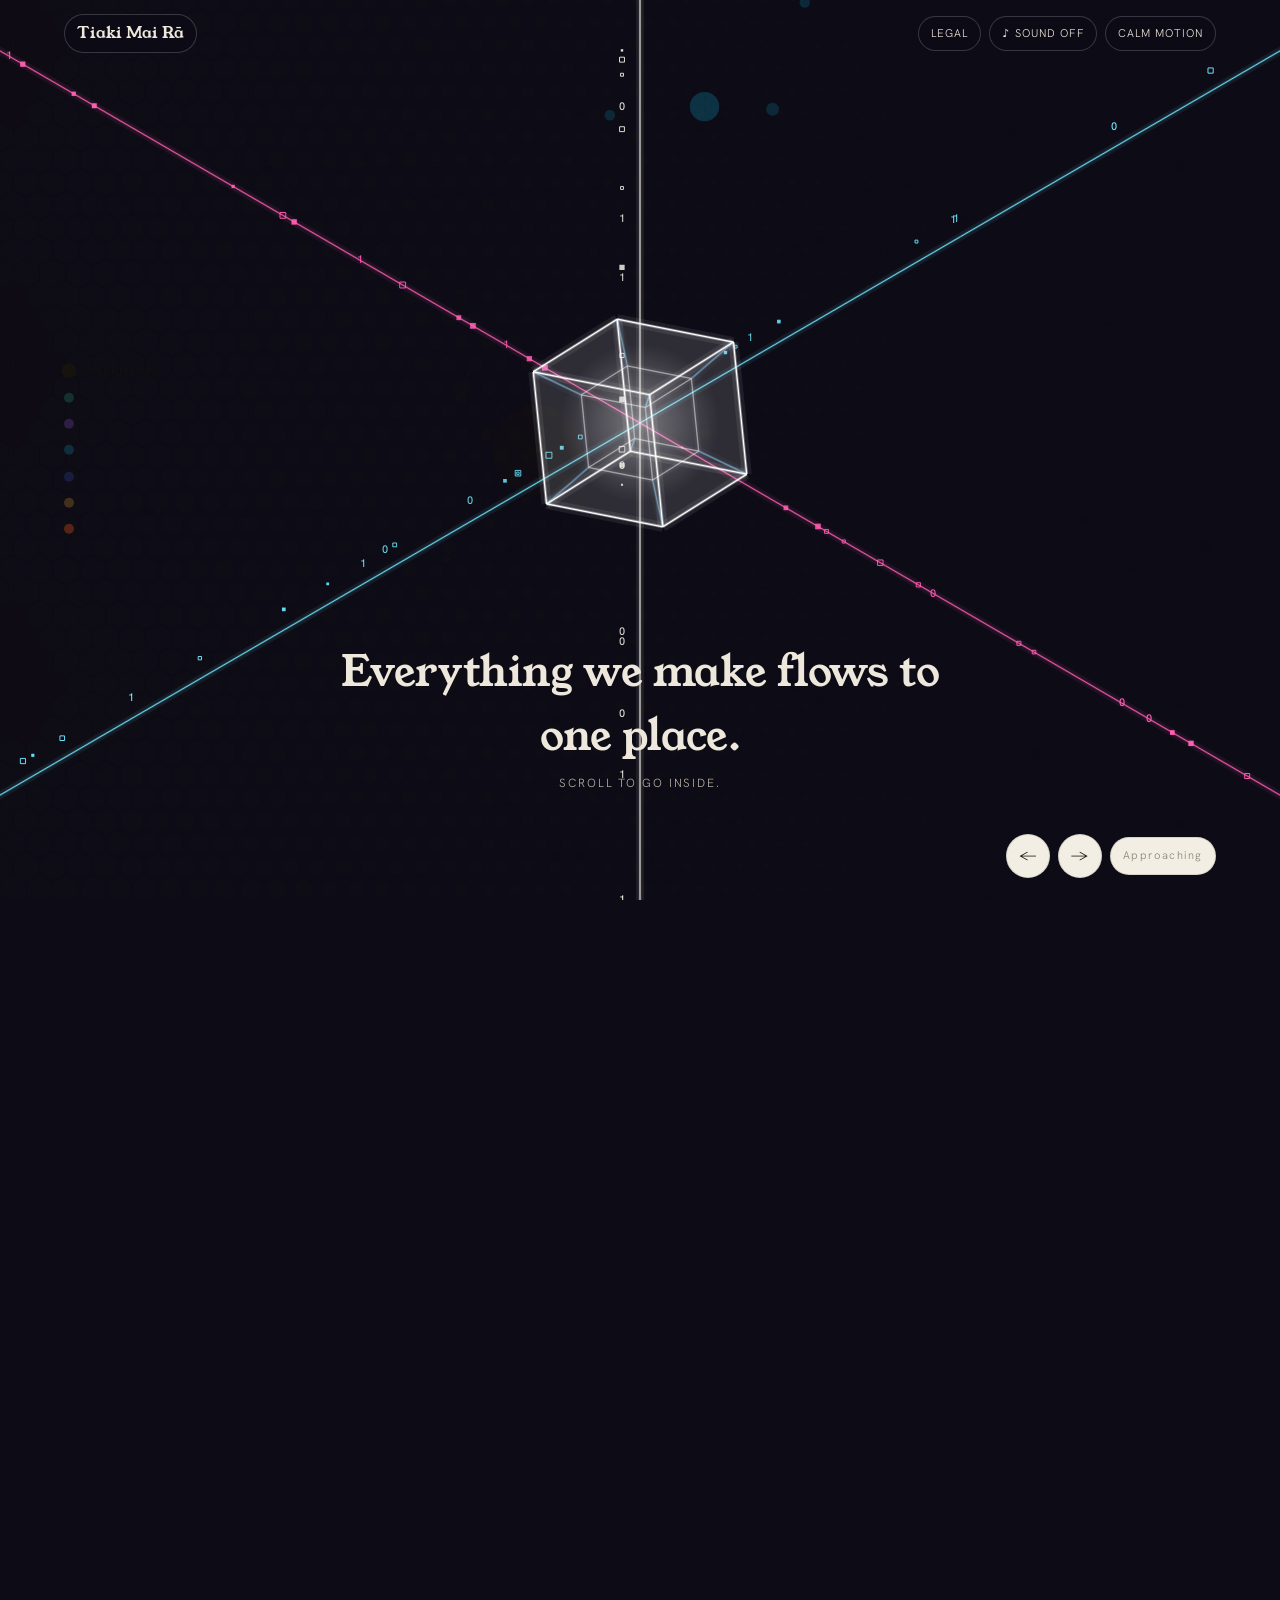
==== commit 9dee397a: "Phone pass: collapsible scrolling cards, loading screen, compact header, lite rendering; legal entit" ====
--- a/index.html
+++ b/index.html
@@ -93,7 +93,7 @@
   .phase-title small { display: block; font-family: var(--font-body); font-size: .66rem; letter-spacing: .18em; text-transform: uppercase; color: var(--ink-3); -webkit-text-fill-color: var(--ink-3); margin-bottom: 8px; }
 
   /* stations: liquid-glass cards revealed with a circular mask */
-  .station { position: absolute; width: 440px; max-width: 86vw; border-radius: 22px; padding: 0; overflow: hidden;
+  .station { position: absolute; width: 440px; max-width: calc(100vw - 32px); border-radius: 22px; padding: 0; overflow: hidden;
     background: color-mix(in srgb, var(--paper) 86%, transparent);
     border: 1px solid color-mix(in srgb, var(--c) 35%, var(--line)); box-shadow: 0 1px 0 rgba(255,255,255,.5) inset;
     clip-path: circle(0% at 0% 50%); transition: clip-path 1s var(--ease-out), transform .8s var(--ease-out); transform: translateY(14px); }
@@ -157,9 +157,34 @@
   html.calm .pre-text { position: static; transform: none; padding-top: 90px; }
   html.calm .stage { clip-path: none; }
   html.calm body, html.calm body.dark { background: var(--paper); color: var(--ink); }
+  /* loading screen: the page does not scroll until fonts, layout and the first frames are in */
+  .loader { --loader-bg: #0d0b16; --loader-ink: #eee8dc; position: fixed; inset: 0; z-index: 100; display: grid; place-items: center; background: var(--loader-bg, var(--paper)); color: var(--loader-ink, var(--ink)); transition: opacity .6s var(--ease-out); }
+  .loader.off { opacity: 0; pointer-events: none; }
+  .loader .box { text-align: center; font-size: .72rem; letter-spacing: .16em; text-transform: uppercase; }
+  .loader .pct { font-family: var(--font-display); font-size: 2.6rem; letter-spacing: 0; text-transform: none; display: block; margin-bottom: 10px; font-variant-numeric: tabular-nums; }
+  .loader .bar { width: 160px; height: 2px; background: color-mix(in srgb, currentColor 18%, transparent); margin: 14px auto 0; border-radius: 2px; overflow: hidden; }
+  .loader .bar i { display: block; height: 100%; width: 0; background: currentColor; transition: width .25s linear; }
+  html.loading { overflow: hidden; }
+  /* phones: cards collapse to their title, expand on tap (the current one opens by itself) and scroll inside themselves */
+  .st-toggle { display: none; }
+  html.narrow:not(.calm) .station { max-height: 52vh; display: flex; flex-direction: column; }
+  html.narrow .station .st-body { overflow-y: auto; -webkit-overflow-scrolling: touch; overscroll-behavior: contain; min-height: 0; }
+  html.narrow:not(.calm) .station:not(.open) .st-vis, html.narrow:not(.calm) .station:not(.open) .star, html.narrow:not(.calm) .station:not(.open) .st-status, html.narrow:not(.calm) .station:not(.open) .st-body > p, html.narrow:not(.calm) .station:not(.open) .chips, html.narrow:not(.calm) .station:not(.open) form, html.narrow:not(.calm) .station:not(.open) .st-links, html.narrow:not(.calm) .station:not(.open) .avatar { display: none; }
+  html.narrow .station .st-body h3 { cursor: pointer; }
+  html.narrow:not(.calm) .st-toggle { display: block; flex: none; width: 100%; border: 0; border-top: 1px solid var(--line); background: transparent; font: inherit; font-size: .64rem; letter-spacing: .14em; text-transform: uppercase; padding: 9px; color: var(--c); cursor: pointer; }
+  html.narrow .station.now { z-index: 3; }
+  html.lite .station.now { backdrop-filter: none; -webkit-backdrop-filter: none; }
+  /* phones: icon-only controls so the header never overflows */
+  html.narrow .top { padding: 10px 12px; gap: 8px; }
+  html.narrow .brand { font-size: .9rem; padding: 6px 10px; }
+  html.narrow .top .pill { width: 36px; height: 36px; padding: 0; display: inline-grid; place-items: center; font-size: 0; }
+  html.narrow #sound-toggle::after { content: '♪'; font-size: 16px; line-height: 1; }
+  html.narrow #motion-toggle::after { content: '◐'; font-size: 16px; line-height: 1; }
+  html.narrow #back-link::after { content: '←'; font-size: 16px; line-height: 1; }
 </style>
 </head>
 <body class="dark">
+<div class="loader" id="loader" role="status" aria-live="polite"><div class="box"><span class="pct" id="load-pct">0%</span>Loading<div class="bar"><i id="load-bar"></i></div></div></div>
 <div class="progress" id="progress" aria-hidden="true"></div>
 <canvas class="bg" id="bg" aria-hidden="true"></canvas>
 <canvas class="routecv" id="routecv" aria-hidden="true"></canvas>
@@ -169,8 +194,8 @@
   <a class="brand" href="#top">Tiaki Mai Rā</a>
   <div style="display:flex;gap:8px;align-items:center">
     <a class="pill" href="#legal" id="legal-link">Legal</a>
-    <button class="pill" id="sound-toggle" aria-pressed="false" type="button">♪ Sound off</button>
-    <button class="pill" id="motion-toggle" aria-pressed="false" type="button">Calm motion</button>
+    <button class="pill" id="sound-toggle" aria-pressed="false" aria-label="Sound" type="button">♪ Sound off</button>
+    <button class="pill" id="motion-toggle" aria-pressed="false" aria-label="Calm motion" type="button">Calm motion</button>
   </div>
 </header>
 <div class="pre-text" id="pre-text"><h1 id="pre-l1"></h1><p id="pre-l2"></p><a class="cta" href="#core" id="pre-enter">Enter</a></div>
@@ -193,6 +218,13 @@
 const clamp = (v, a, b) => Math.min(b, Math.max(a, v)), lerp = (a, b, t) => a + (b - a) * t;
 const easeIO = t => t < .5 ? 2 * t * t : 1 - Math.pow(-2 * t + 2, 2) / 2, easeOut = t => 1 - Math.pow(1 - t, 3);
 const D = window.HOME; const nodes = D.nodes; const phases = D.phases; const phaseOf = id => phases.find(p => p.id === id) || phases[0];
+// ---------- loading: fonts, layout, then a dozen warm frames before the page is allowed to scroll
+if ('scrollRestoration' in history) history.scrollRestoration = 'manual';   // the page is driven by scroll: always start at the top, deep links re-seek themselves
+const LOAD = { pct: 0, ready: false, frames: 0 }; document.documentElement.classList.add('loading');
+function loadPct(p) { LOAD.pct = Math.max(LOAD.pct, p); const el = $('#load-pct'); if (el) el.textContent = Math.round(LOAD.pct) + '%'; const b = $('#load-bar'); if (b) b.style.width = LOAD.pct + '%'; }
+function loadDone() { if (LOAD.ready) return; LOAD.ready = true; loadPct(100); setTimeout(() => { $('#loader').classList.add('off'); document.documentElement.classList.remove('loading'); }, 180); }
+loadPct(12); (document.fonts && document.fonts.ready ? document.fonts.ready : Promise.resolve()).then(() => loadPct(45)); setTimeout(loadDone, 7000);   // never trap the visitor
+const lite = matchMedia('(pointer: coarse)').matches || innerWidth < 900 || (navigator.hardwareConcurrency || 8) <= 2 || (navigator.deviceMemory || 8) <= 2; document.documentElement.classList.toggle('lite', lite);
 const SND = window.TMR_SOUND; SND.init($('#sound-toggle')); SND.ambient('digital');
 $('#pre-l1').textContent = D.prelude.line1; $('#pre-l2').textContent = D.prelude.line2;
 
@@ -206,12 +238,12 @@
 const world = $('#world'); let pts = [], marks = [], samples = [], routePath = null, routeLen = 0, W = 0, H = 0, phaseStartL = [], pos = {};
 const rcv = $('#routecv'), rctx = rcv.getContext('2d');
 function build() {
-  narrow = vw < 900; const k = narrow ? .62 : 1;
+  narrow = vw < 900; document.documentElement.classList.toggle('narrow', narrow); const k = narrow ? .62 : 1;
   pos = {}; nodes.forEach(n => { if (!n.parent) { pos[n.id] = { x: 0, y: 0 }; return; } const p = pos[n.parent]; const a = n.angle * Math.PI / 180; const leaf = n.parent !== 'core' ? 1.38 : 1;   // leaves sit further out so their cards never cover the branch card
     pos[n.id] = { x: p.x + Math.cos(a) * n.r * k * leaf, y: p.y + Math.sin(a) * n.r * k * leaf }; });
   pts = nodes.map(n => pos[n.id]);
   // stations first, so their measured heights can push overlapping cards apart before the route is drawn
-  world.innerHTML = ''; const cardW = narrow ? Math.min(460, vw * .86) : 460; const offX = narrow ? -cardW / 2 : 46, offY = narrow ? 40 : -120;
+  world.innerHTML = ''; const cardW = narrow ? Math.min(460, vw - 32) : 460; const offX = narrow ? -cardW / 2 : 46, offY = narrow ? 40 : -120;
   const els = nodes.map((n, i) => { const ph = phaseOf(n.phase); const c = n.accent || ph.colour; const el = document.createElement('article'); el.className = 'station' + (i === 0 ? ' core' : ''); el.id = 'st-' + i; el.style.setProperty('--c', c); el.style.width = cardW + 'px';
     const items = n.items ? `<div class="chips">${n.items.map(x => `<span class="chip">${esc(x)}</span>`).join('')}</div>` : '';
     const links = [];
@@ -220,9 +252,9 @@
     if (i === 0) links.push(`<a class="cta ghost" href="#st-1">Begin →</a>`);
     const photo = n.photo !== undefined ? (n.photo ? `<img class="avatar" src="${n.photo}" alt="${esc(n.title)}">` : '<span class="avatar ph" aria-hidden="true"></span>') : '';
     const form = n.form ? `<form class="mini" id="contact-form" action="https://formspree.io/f/mgodwywl" method="POST"><input type="text" name="name" placeholder="Name" aria-label="Name" required autocomplete="name"><input type="email" name="email" placeholder="Email" aria-label="Email" required autocomplete="email"><textarea name="message" rows="3" placeholder="Your project" aria-label="Message" required></textarea><input type="text" name="_gotcha" tabindex="-1" autocomplete="off" aria-hidden="true" style="position:absolute;left:-9999px"><p class="notice" style="font-size:.74rem;color:var(--ink-3)">We use what you send only to reply to you. <a href="legal.html#privacy">Privacy statement</a>.</p><button class="cta" type="submit">Send</button><p class="form-status" aria-live="polite" style="font-size:.8rem;margin-top:.5rem"></p></form>` : '';
-    el.innerHTML = `<i class="glyph ${n.shape || ph.shape}" style="position:absolute;right:14px;top:12px;width:14px;height:14px;background:${c}"></i><div class="st-body"><span class="kicker">${esc(n.kicker)} </span>${photo}<h3>${esc(n.title)}</h3>${(n.body || []).map(b => `<p>${esc(b)}</p>`).join('')}${items}${form}${links.length ? `<div class="st-links">${links.join('')}</div>` : ''}</div>`;
+    el.innerHTML = `<i class="glyph ${n.shape || ph.shape}" style="position:absolute;right:14px;top:12px;width:14px;height:14px;background:${c}"></i><div class="st-body"><span class="kicker">${esc(n.kicker)} </span>${photo}<h3>${esc(n.title)}</h3>${(n.body || []).map(b => `<p>${esc(b)}</p>`).join('')}${items}${form}${links.length ? `<div class="st-links">${links.join('')}</div>` : ''}</div><button class="st-toggle" type="button" aria-expanded="false">More ▾</button>`;
     world.appendChild(el); return el; });
-  const hs = els.map(el => el.offsetHeight || 260);
+  const hs = els.map(el => el.offsetHeight || 260); loadPct(70);
   // relax: leaves (and branch hubs, more slowly) slide apart until no two cards overlap; the core stays put
   const wgt = nodes.map(n => !n.parent ? 0 : n.parent === 'core' ? .25 : 1); const M = 28;
   for (let it = 0; it < 60; it++) { let moved = 0; for (let i = 0; i < pts.length; i++) for (let j = i + 1; j < pts.length; j++) { const a = pts[i], b = pts[j]; if (!wgt[i] && !wgt[j]) continue;
@@ -264,6 +296,7 @@
   const dwell = .4; const travel = f < dwell ? 0 : easeIO((f - dwell) / (1 - dwell)); L = out > 0 ? lerp(marks[n], routeLen, Math.min(1, out * 3)) : lerp(marks[i], marks[Math.min(i + 1, n)], travel); travelAmt = out > 0 ? 0 : travel;
   const stIdx = inside ? clamp(Math.floor(u + .6), 0, nodes.length - 1) : -1;
   $$('.station').forEach((el, k) => { el.classList.toggle('on', k <= stIdx); if (k > stIdx) el.classList.remove('settled'); el.classList.toggle('now', k === stIdx && out === 0); });
+  if (stIdx !== idx) autoOpen(stIdx);
   if (stIdx !== idx) { idx = stIdx; const nd = nodes[Math.max(0, idx)]; $('#count').textContent = idx < 0 ? (out > 0 ? 'Returning' : 'Approaching') : `${idx + 1} / ${nodes.length}`; $('#live').textContent = idx < 0 ? D.prelude.line1 : `${nd.title}. ${phaseOf(nd.phase).name}.`; if (idx >= 0) { history.replaceState(null, '', '#' + nd.id); if (inside && wasInsideOnce) SND.arrive(); } }
   const ph = phaseOf(nodes[clamp(Math.round(u), 0, nodes.length - 1)].phase);
   if (ph !== curPhase) { curPhase = ph; document.documentElement.style.setProperty('--guide', ph.colour); setShape(ph.shape); bgSet(ph.bg, ph.colour); $$('#rail a').forEach(a => a.classList.toggle('on', a.dataset.phase === ph.id)); energy = 1; if (inside && wasInsideOnce) SND.phase(phases.indexOf(ph)); }
@@ -310,7 +343,7 @@
 
 // ---------- the prelude: a tesseract in dark space, code streaming in along three axes
 const pcv = $('#pre'), pctx = pcv.getContext('2d'); let pW = 0, pH = 0, pDPR = 1; const motes = [];
-function preResize() { pDPR = Math.min(1.5, devicePixelRatio || 1); pW = innerWidth; pH = innerHeight; pcv.width = pW * pDPR; pcv.height = pH * pDPR; pctx.setTransform(pDPR, 0, 0, pDPR, 0, 0); motes.length = 0; for (let i = 0; i < 140; i++) motes.push({ axis: i % 3, t: Math.random(), sp: .0015 + Math.random() * .003, g: Math.random() < .35 ? (Math.random() < .5 ? '0' : '1') : (Math.random() < .5 ? 'sq' : 'ring'), s: 2 + Math.random() * 4, side: Math.random() < .5 ? 1 : -1 }); }
+function preResize() { pDPR = lite ? 1 : Math.min(1.5, devicePixelRatio || 1); pW = innerWidth; pH = innerHeight; pcv.width = pW * pDPR; pcv.height = pH * pDPR; pctx.setTransform(pDPR, 0, 0, pDPR, 0, 0); motes.length = 0; for (let i = 0; i < 140; i++) motes.push({ axis: i % 3, t: Math.random(), sp: .0015 + Math.random() * .003, g: Math.random() < .35 ? (Math.random() < .5 ? '0' : '1') : (Math.random() < .5 ? 'sq' : 'ring'), s: 2 + Math.random() * 4, side: Math.random() < .5 ? 1 : -1 }); }
 const AX = [[.86, -.5], [-.86, -.5], [0, 1]]; const AXC = ['#6fe7ff', '#ff5fb4', '#f3eee3'];   // isometric axes and their colours
 function project(v, R) { // v in cube space, R = rotation angles
   let [x, y, z, w] = v; const [a, b, g] = R; // 4D → 3D: fold w into scale (the inner cube); 3D → 2D: isometric-ish with a slow turn
@@ -459,7 +492,7 @@
     for (let r = 24; r < Math.max(w, h) * .9; r += 26) { c.globalAlpha = A * .9 * (1 - r / (Math.max(w, h) * .9)); c.beginPath(); for (let a = 0; a <= Math.PI * 2 + .01; a += .06) { const rr = r + Math.sin(a * 5 + t * .0008 + r * .02) * 6 + Math.sin(a * 3 - t * .0005) * 4; const x = this.cx + Math.cos(a) * rr, y = this.cy + Math.sin(a) * rr; c.lineTo(x, y); } c.stroke(); } } },
   none: { init() {}, draw() {} },
 };
-function bgResize() { bgDPR = Math.min(1.5, devicePixelRatio || 1); bgW = innerWidth; bgH = innerHeight; bgCanvas.width = bgW * bgDPR; bgCanvas.height = bgH * bgDPR; bctx.setTransform(bgDPR, 0, 0, bgDPR, 0, 0); rcv.width = bgW * bgDPR; rcv.height = bgH * bgDPR; rctx.setTransform(bgDPR, 0, 0, bgDPR, 0, 0); if (BG.cur) BG.cur.pat.init(bgW, bgH); if (BG.prev) BG.prev.pat.init(bgW, bgH); }
+function bgResize() { bgDPR = lite ? 1 : Math.min(1.5, devicePixelRatio || 1); bgW = innerWidth; bgH = innerHeight; bgCanvas.width = bgW * bgDPR; bgCanvas.height = bgH * bgDPR; bctx.setTransform(bgDPR, 0, 0, bgDPR, 0, 0); rcv.width = bgW * bgDPR; rcv.height = bgH * bgDPR; rctx.setTransform(bgDPR, 0, 0, bgDPR, 0, 0); if (BG.cur) BG.cur.pat.init(bgW, bgH); if (BG.prev) BG.prev.pat.init(bgW, bgH); }
 function bgSet(name, color) { const pat = PATTERNS[name] || PATTERNS.none; if (BG.cur && BG.cur.name === name) { BG.color = color; BG.rgb = hexToRgb(color); return; } BG.prev = BG.cur; BG.cur = { name, pat }; BG.fade = 0; pat.init(bgW, bgH); BG.color = color; BG.rgb = hexToRgb(color); }
 function bgFrame(now) { if (!BG.cur || document.hidden) return; const c = bctx; c.clearRect(0, 0, bgW, bgH); BG.fade = Math.min(1, BG.fade + (calm ? 1 : .025)); const px = pointer.active ? pointer.x : -9999, py = pointer.active ? pointer.y : -9999;
   const nowEl = $('.station.now'); bgReading = nowEl && !calm ? nowEl.getBoundingClientRect() : null; const base = .15; c.fillStyle = BG.color; c.strokeStyle = BG.color; const T = calm ? 0 : now - BG.t0;
@@ -493,7 +526,7 @@
       SND.motion(Math.hypot(cam.vx, cam.vy) + speed * .6, inside ? travelAmt > .05 : (pre > .05 && pre < .95), inside ? (curPhase && curPhase.id) : (out > 0 ? 'exit' : 'pre'));
     }
   }
-  bgFrame(now); requestAnimationFrame(frame);
+  if (!lite || (LOAD.frames & 1)) bgFrame(now); if (!LOAD.ready) { LOAD.frames++; loadPct(70 + Math.min(30, LOAD.frames * 2.5)); if (LOAD.frames >= 12 && LOAD.pct >= 45) loadDone(); } requestAnimationFrame(frame);
 }
 addEventListener('pointermove', e => { pointer.x = e.clientX; pointer.y = e.clientY; pointer.active = e.pointerType !== 'touch'; pointer.lastMove = performance.now(); }, { passive: true });
 addEventListener('pointerleave', () => { pointer.active = false; });
@@ -511,6 +544,8 @@
 $('#pre-enter').addEventListener('click', e => { if (!calm) { e.preventDefault(); goto(0); } });
 function layout() { vw = innerWidth; vh = innerHeight; $('#guide').setAttribute('viewBox', `0 0 ${vw} ${vh}`); bgResize(); preResize(); build(); curPhase = null; if (calm) { document.body.classList.remove('dark'); $$('.station').forEach(el => el.classList.add('on')); const ph = phases[0]; bgSet(ph.bg, ph.colour); } }
 addEventListener('resize', layout); applyCalm();
+document.addEventListener('click', e => { if (!narrow) return; const t = e.target.closest('.st-toggle, .station h3'); if (!t) return; const st = t.closest('.station'); const open = st.classList.toggle('open'); st.dataset.user = open ? 'open' : 'closed'; const b = st.querySelector('.st-toggle'); if (b) { b.textContent = open ? 'Less ▴' : 'More ▾'; b.setAttribute('aria-expanded', String(open)); } });
+function autoOpen(stIdx) { if (!narrow) return; $$('.station').forEach((el, k) => { const want = k === stIdx; if (el.dataset.user && el.dataset.user !== (want ? 'open' : 'closed') && el.dataset.now === '1') return; if (want !== el.classList.contains('open')) { el.classList.toggle('open', want); const b = el.querySelector('.st-toggle'); if (b) { b.textContent = want ? 'Less ▴' : 'More ▾'; b.setAttribute('aria-expanded', String(want)); } if (want) el.querySelector('.st-body').scrollTop = 0; } el.dataset.now = want ? '1' : '0'; if (!want) delete el.dataset.user; }); }
 const want = location.hash.slice(1); const wi = nodes.findIndex(n => n.id === want); if (wi >= 0) setTimeout(() => goto(wi), 80);
 requestAnimationFrame(frame);
 })();
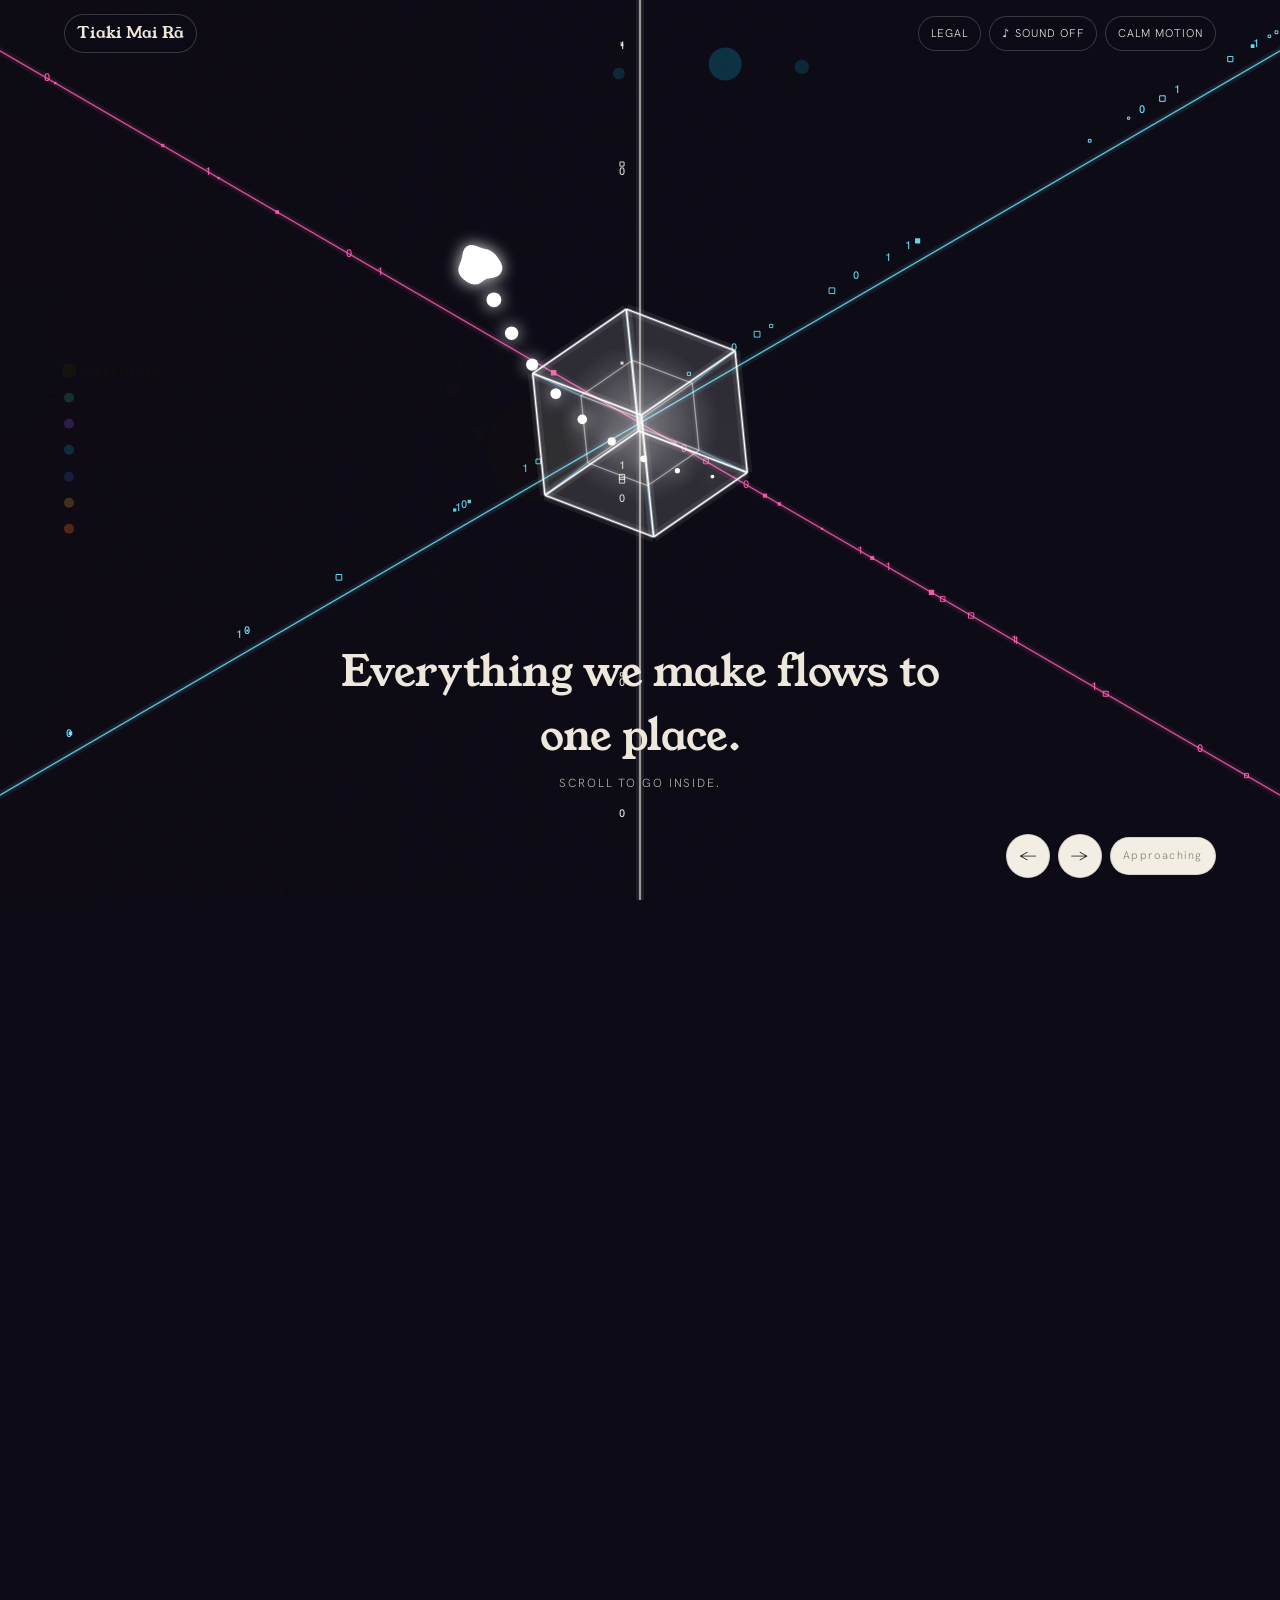
==== commit c9312932: "Crawlable static version of the home page for reviewers and no-JavaScript readers - index.html now c" ====
--- a/index.html
+++ b/index.html
@@ -2,6 +2,7 @@
 <html lang="en">
 <head>
 <meta charset="utf-8">
+<script>document.documentElement.classList.add('js');</script>
 <meta name="viewport" content="width=device-width, initial-scale=1">
 <title>Tiaki Mai Rā — Māori-led digital product studio</title>
 <meta name="description" content="Tiaki Mai Rā is a Māori-led digital product studio from Aotearoa New Zealand: UI/UX design and product development across web, mobile, AR and spatial computing, with AI inside and cultural grounding at the centre of the work.">
@@ -181,6 +182,23 @@
   html.narrow #sound-toggle::after { content: '♪'; font-size: 16px; line-height: 1; }
   html.narrow #motion-toggle::after { content: '◐'; font-size: 16px; line-height: 1; }
   html.narrow #back-link::after { content: '←'; font-size: 16px; line-height: 1; }
+
+  /* static version: what crawlers, reviewers and no-JavaScript visitors read; hidden when the interactive page is running */
+  html.js .static { display: none; }
+  .loader { display: none; } html.js .loader { display: grid; }
+  .static { max-width: 46rem; margin: 0 auto; padding: 32px 16px 80px; color: var(--ink); background: var(--paper); font-weight: 300; line-height: 1.6; }
+  .static .kicker { font-size: .68rem; letter-spacing: .16em; text-transform: uppercase; color: var(--ink-3); margin: 0 0 .4rem; }
+  .static h1 { font-family: var(--font-display); font-weight: 400; font-size: clamp(1.9rem, 5vw, 2.8rem); line-height: 1.1; margin: 0 0 .6rem; }
+  .static h2 { font-family: var(--font-display); font-weight: 400; font-size: 1.5rem; margin: 0 0 .6rem; }
+  .static h3 { font-family: var(--font-display); font-weight: 400; font-size: 1.1rem; margin: 1.4rem 0 .3rem; }
+  .static section { margin-top: 2.6rem; padding-top: 1.2rem; border-top: 1px solid var(--line); }
+  .static p, .static li { color: var(--ink-2); } .static a { color: var(--ink); }
+  .static nav a { display: inline-block; margin: 8px 8px 0 0; font-size: .72rem; letter-spacing: .1em; text-transform: uppercase; border: 1px solid var(--line); border-radius: 999px; padding: 6px 10px; text-decoration: none; color: var(--ink-2); }
+  .static .chips { list-style: none; padding: 0; display: flex; flex-wrap: wrap; gap: 6px; } .static .chips li { font-size: .74rem; border: 1px solid var(--line); border-radius: 999px; padding: 4px 10px; }
+  .static .person img { width: 96px; height: 96px; border-radius: 50%; object-fit: cover; display: block; margin: .6rem 0; }
+  .static .role { font-size: .8rem; letter-spacing: .06em; text-transform: uppercase; color: var(--ink-3); }
+  html:not(.js) body { background: var(--paper); color: var(--ink); } html:not(.js) .top { position: static; justify-content: flex-start; }
+  html:not(.js) .controls, html:not(.js) .rail, html:not(.js) .pre-text, html:not(.js) .bg, html:not(.js) .pre, html:not(.js) .routecv, html:not(.js) .geom, html:not(.js) .guide, html:not(.js) .stage, html:not(.js) .progress, html:not(.js) #motion-toggle, html:not(.js) #sound-toggle { display: none; }
 </style>
 </head>
 <body class="dark">
@@ -208,6 +226,9 @@
 </svg>
 <div class="scroller" id="scroller" aria-hidden="true"></div>
 <p class="sr" id="live" aria-live="polite"></p>
+<main class="static" id="static">
+<header class="s-head"><p class="kicker">Tiaki Mai Rā Limited · Aotearoa New Zealand</p><h1>Bringing the old to the new, and the future to the past.</h1><p>A New Zealand digital product studio. We design and build products, from the first sketch to the deploy, across web, mobile, AR and spatial computing, with AI inside and cultural grounding at the centre of the work.</p><nav aria-label="Sections"><a href="#s-business">Business</a><a href="#s-services">Services</a><a href="#s-team">Team</a><a href="#s-products">Products</a><a href="#s-how">How we work</a><a href="#s-contact">Contact</a></nav></header><section id="s-business"><p class="kicker">Business description</p><h2>Digital product development, end to end.</h2><p>We take a product from problem to shipped: research and strategy, UI and UX design, full-stack build, AI integration, immersive AR/VR/XR, testing and release. One small team that can carry the whole lifecycle, or slot into yours.</p><p>The problem we solve: organisations, cultural groups and small businesses need AI and new interfaces, cannot afford full teams, and are offered technology built without cultural grounding or care for the people who use it.</p><p>Who it is for: organisations adopting AI and immersive tools; construction and training providers; iwi, marae and cultural organisations; education; small businesses; and the people who use what we build.</p>
+<h3>Business model</h3><p>Revenue comes from two streams: design-and-build engagements for clients, delivered by the founders with specialist contributors per project, and subscriptions to our own products as each one reaches market. Pricing is set per engagement and per product.</p></section><section id="s-services"><p class="kicker">Services</p><h2>What we offer</h2><h3>UI and UX design</h3><p>User research, journeys, wireframes, design systems, prototypes, accessibility and cultural review. Every decision recorded, so the design can be explained, not just shown.</p><h3>Product build</h3><p>Web apps and PWAs, iOS apps, marketplaces, dashboards and admin tools. Supabase, Next.js, React, Swift. Shipped on real infrastructure with real tests.</p><h3>AI assistants and automations</h3><p>Agentic assistants, knowledge bases, workflow automation and routing. Built so the system saves what it says it saves, and so a bad actor cannot run up your bill.</p><h3>Immersive AR / VR / XR</h3><p>Apple Vision Pro, iOS AR, HoloLens. Spatial storytelling and training that happens where the stories, the hazards and the people are.</p><h3>Digital transformation and adoption</h3><p>Discovery, strategy, adoption and delivery for teams that need it end to end, and need it to stick after we leave.</p><h3>Cultural storytelling</h3><p>Immersive narrative work with cultural organisations, with permissions and authority respected at every step.</p></section><section id="s-team"><p class="kicker">Team</p><h2>Founders</h2><article class="person"><img src="assets/thomas-perese.jpg" alt="Thomas Kereama Perese" width="96" height="96"><h3>Thomas Kereama Perese</h3><p class="role">Co-founder, Tiaki Mai Rā Limited</p><p>Creative technologist: AR/VR, Apple Vision Pro, full-stack development, product, Indigenous design.</p><p>Master of Philosophy in Creative Technologies, AUT (2025), First-Class Honours, fully funded by a competitive scholarship. Thesis: Guardians of Matariki, a spatial storytelling prototype for mixed reality on the Apple Vision Pro.</p><p>Bachelor of Creative Technologies, AUT (2021–2023): top student of the year in all three years, Dean's Award, seven academic awards and five scholarships.</p><p class="links"><a href="https://www.linkedin.com/in/thomas-perese-140441190" rel="noopener">LinkedIn</a></p></article><article class="person"><img src="assets/ray-hikaka.jpg" alt="Ray Jonson Tui Hikaka" width="96" height="96"><h3>Ray Jonson Tui Hikaka</h3><p class="role">Co-founder, Tiaki Mai Rā Limited</p><p>Creative technologist and researcher: research and development, data analysis, product development, immersive technologies, and artificial intelligence through a Polynesian lens, with the methodologies and frameworks to carry a project from question to product.</p><p>Bachelor of Creative Technologies, Master of Creative Technologies and PhD in Creative Technologies, AUT. Master's thesis: Enhancing Construction Health and Safety Training using Handheld Augmented Reality for Site Safety Protocols in New Zealand (2025), the research behind KINsafe.</p><p>Partner in Tiaki Mai Rā Limited; co-founder of KINsafe; collaborator on Guardians of Matariki and Nearby Stock.</p><p class="links"><a href="https://www.linkedin.com/in/ray-jonson-tui-hikaka-5973a1213/" rel="noopener">LinkedIn</a> · <a href="https://openrepository.aut.ac.nz/items/9b95c831-acfa-45e7-8a8c-65c8f5db9519" rel="noopener">Master's thesis (AUT)</a></p></article><h3>Project contributors</h3><p>Every project is a group effort. These are the people who shaped them, by project.</p><ul class="chips"><li>Otene Hopa · cultural lead, KINsafe</li><li>Donna Perese · stakeholder and industry relationships, KINsafe; community and market validation, Nearby Stock</li><li>Ray Hikaka · KINsafe, Guardians of Matariki, Nearby Stock</li><li>Professor Rachel Shearer · primary supervisor, Guardians of Matariki (AUT)</li><li>Professor Stefan Marks · secondary supervisor, Guardians of Matariki (AUT)</li><li>Dr Zena Elliott · artist, Guardians of Matariki artwork (Ngāti Awa)</li><li>Piripi Taylor · cultural advisor and voice, Guardians of Matariki</li></ul><h3>Partners and stakeholders</h3><p>Organisations we have worked with or alongside. Listing is not endorsement.</p><ul class="chips"><li>Auckland University of Technology · research home</li><li>WorkSafe New Zealand · regulator in conversation, KINsafe</li><li>Toi Ohomai · AR storytelling</li><li>TINA · digital transformation for small business</li><li>Māori non-profits · cultural storytelling</li><li>Past: SkillsVR, 3C Codes, Accenture</li></ul></section><section id="s-products"><p class="kicker">Products and research</p><h2>What we make</h2><article class="product"><h3>Guardians of Matariki</h3><p class="role">Stage: Research prototype · visionOS</p><p>A spatial storytelling experience for Apple Vision Pro, grounded in Matariki. Sprint 03 build-out, pre-release, no external study yet.</p><p>52 design decisions recorded across 8 Double Diamond phases. <a href="/journey.html#gom">Read the Guardians of Matariki roadmap</a>.</p></article><article class="product"><h3>KINsafe</h3><p class="role">Stage: Product · iOS AR</p><p>AR safety training that turns a learner's own space into a construction scenario. TestFlight target.</p><p>48 design decisions recorded across 8 Double Diamond phases. <a href="/journey.html#kinsafe">Read the KINsafe roadmap</a>.</p></article><article class="product"><h3>Tiaki</h3><p class="role">Stage: Product · web PWA</p><p>An AI assistant that carries your context so you never pay the restart tax. Live prototype.</p><p>32 design decisions recorded across 8 Double Diamond phases. <a href="/journey.html#tiaki">Read the Tiaki roadmap</a>.</p></article><article class="product"><h3>Nearby Stock</h3><p class="role">Stage: Product · Next.js PWA</p><p>Wholesale stock near you, when you need it. MVP complete in demo mode.</p><p>38 design decisions recorded across 8 Double Diamond phases. <a href="/journey.html#nearby">Read the Nearby Stock roadmap</a>.</p></article><article class="product"><h3>WAGA · World Art Generator</h3><p class="role">Stage: Experimental · visionOS</p><p>Generate and walk into spatial worlds on Apple Vision Pro. On-device build, persistence verified.</p><p>22 design decisions recorded across 4 Double Diamond phases. <a href="/journey.html#waga">Read the WAGA · World Art Generator roadmap</a>.</p></article><h3>Past works, roles and prototypes</h3><p>Links go to the current public pages and videos.</p><ul class="chips"><li>Accenture Song · internship, no public link</li><li>Spatial Invaders · visionOS prototype</li><li>Blender character pipeline · rigging to USDZ to visionOS</li></ul><p class="links"><a href="https://tiakimaira.com/my-story/" rel="noopener">My Story</a> · <a href="https://youtu.be/ezRUdjYpfCM" rel="noopener">Microsoft HoloLens</a> · <a href="https://youtu.be/n2o9SX4FM3c" rel="noopener">HoloLens 2 MRTK</a> · <a href="https://www.linkedin.com/posts/thomas-perese-140441190_mentalwellness-immersivetechnology-vrtraining-activity-6981319841764827136-eb1U" rel="noopener">SkillsVR training modules</a> · <a href="https://youtu.be/cHgGJdDxML8" rel="noopener">Indigenous AR concepts</a> · <a href="https://youtu.be/CEmShMY31d4" rel="noopener">Smart Stop</a> · <a href="https://youtu.be/OfG2aAhmLfo" rel="noopener">Earlier Tiaki chatbot</a></p></section><section id="s-how"><p class="kicker">How we work</p><h2>Discover, define, develop, deliver. Evidence before assumptions.</h2><p>A Double Diamond spine with research methods inside it, agile delivery around it, and a written decision record at every turn. Every project journey on this site is this process, shown rather than described.</p><p>Three commitments: cultural authority is named before cultural work starts; a design is locked before code depends on it; nothing is claimed that the evidence does not support.</p><h3>Find out what is true before deciding what to build.</h3><p>Research framing with the Research Onion; Kaupapa Māori and Design-Based Research where they fit; personas built from real contexts; domain briefs; reflective journals; heuristic walkthroughs of what exists.</p><ul class="chips"><li>Research Onion</li><li>Design-Based Research</li><li>Kaupapa Māori</li><li>personas</li><li>domain briefs</li><li>heuristic review</li></ul><h3>Lock the design before code depends on it.</h3><p>Journeys and storyboards; a backlog prioritised with MoSCoW; user stories; design-system and motion contracts; cultural-review holds cleared in structured sittings; a dated decision record for every call.</p><ul class="chips"><li>Double Diamond</li><li>MoSCoW</li><li>user stories</li><li>storyboards</li><li>design contracts</li><li>decision records</li></ul><h3>Small, reversible steps on the real device.</h3><p>Agile sprints with reviews and retrospectives; one design-agnostic plumbing ticket before feature work; clone-and-swap patterns for repeated content; SOLID, DRY, KISS and YAGNI as the code rules; the owner on the headset or phone every round.</p><ul class="chips"><li>Agile / Scrum</li><li>sprints and retros</li><li>SOLID · DRY · KISS · YAGNI</li><li>on-device rounds</li><li>asset pipelines</li></ul><h3>Nothing ships past a gate it has not earned.</h3><p>Functional, accessibility, performance and security checks; NASA-TLX and TAM-informed evaluation when it fits; cultural review before any public showing; honest limitations recorded next to results; release notes and rollback.</p><ul class="chips"><li>NASA-TLX</li><li>TAM</li><li>cultural review checklist</li><li>security review</li><li>reduced-motion paths</li><li>release and rollback</li></ul><h3>For when the answer is not obvious.</h3><p>Lotus Blossom to open a problem up; Six Thinking Hats to argue with ourselves; Cognitive Load Theory and Bloom's taxonomy when something has to teach; STAR to explain what we did and what came of it.</p><ul class="chips"><li>Lotus Blossom</li><li>Six Thinking Hats</li><li>Cognitive Load Theory</li><li>Bloom's taxonomy</li><li>STAR</li></ul><h3>AI in the loop, people on the decisions.</h3><p>We run specialist AI agents under a project manager pattern, with a vault of context per project and a written handoff between every stage. The owner approves scope, culture and release; the agents do the legwork and record it.</p><ul class="chips"><li>project vaults</li><li>specialist agents</li><li>handoff briefs</li><li>owner approvals</li></ul></section><section id="s-skills"><p class="kicker">Technical skills</p><h2>The technical range behind the work.</h2><p>Grouped into knowledge blocks. Each block lists what we actually use, not what we have heard of. Ray's blocks will be added from his record.</p><h3>Languages and frameworks</h3><ul class="chips"><li>Swift</li><li>SwiftUI</li><li>RealityKit</li><li>ARKit</li><li>TypeScript</li><li>JavaScript</li><li>React</li><li>Next.js</li><li>Node.js</li><li>Express</li><li>HTML</li><li>CSS</li><li>C#</li><li>Java</li><li>Python</li><li>SQL</li><li>PostgreSQL</li><li>MongoDB</li><li>Supabase</li><li>REST APIs</li><li>object-oriented design</li><li>SOLID</li></ul><h3>Immersive platforms</h3><ul class="chips"><li>Apple Vision Pro / visionOS</li><li>ARKit</li><li>ARCore</li><li>AR Foundation</li><li>HoloLens 2 / MRTK</li><li>Reality Composer Pro</li><li>Unity</li><li>Unreal Engine</li><li>Snap Lens</li><li>Gaussian splats</li><li>USDZ pipeline</li><li>hand and gaze input</li></ul><h3>3D, rigging, motion</h3><ul class="chips"><li>Blender</li><li>Maya</li><li>Rhino</li><li>Fusion 360</li><li>Spline 3D</li><li>Meshy AI</li><li>Mixamo</li><li>rigging and shape keys</li><li>USD / USDZ export</li><li>animation clips to RealityKit</li><li>procedural assets</li></ul><h3>UI / UX and visual</h3><ul class="chips"><li>Figma</li><li>Adobe Illustrator</li><li>After Effects</li><li>Premiere Pro</li><li>Webflow</li><li>design systems</li><li>wireframes and storyboards</li><li>accessibility (WCAG)</li><li>motion design</li><li>Apple HIG</li><li>user-centred design</li><li>Double Diamond</li></ul><h3>Agentic systems</h3><ul class="chips"><li>Claude and Claude Code</li><li>Gemini</li><li>ChatGPT</li><li>prompt and schema design</li><li>structured-output validation</li><li>routers and specialists</li><li>knowledge bases</li><li>rate limiting and abuse hardening</li><li>MCP tools</li><li>AI-assisted 3D and asset pipelines</li></ul><h3>Mechatronics and electronics</h3><ul class="chips"><li>Arduino</li><li>RFID</li><li>sensors</li><li>LCD displays</li><li>Wi-Fi modules</li><li>circuit design</li><li>embedded prototypes</li></ul><h3>Building the business</h3><ul class="chips"><li>company formation</li><li>pricing and unit economics</li><li>pilots and partnerships</li><li>programme applications</li><li>pitching and presenting</li><li>legal and privacy drafting</li><li>Stripe and App Store billing</li><li>operations and bookkeeping</li></ul><h3>How it ships</h3><ul class="chips"><li>Git and GitHub</li><li>Netlify</li><li>Supabase</li><li>Xcode and TestFlight</li><li>App Store</li><li>Cloudinary</li><li>Playwright and Vitest</li><li>Jira, Trello, Monday</li><li>Agile / Scrum</li><li>decision records</li></ul></section><section id="s-contact"><p class="kicker">Contact</p><h2>Tell us about your project.</h2><p>Email: peresethomas649@gmail.com</p><p class="links"><a href="mailto:peresethomas649@gmail.com">peresethomas649@gmail.com</a> · <a href="https://www.linkedin.com/in/thomas-perese-140441190" rel="noopener">Thomas on LinkedIn</a> · <a href="https://www.linkedin.com/in/ray-jonson-tui-hikaka-5973a1213/" rel="noopener">Ray on LinkedIn</a> · <a href="https://github.com/peresethomas649-byte" rel="noopener">GitHub</a></p><p class="links"><a href="/legal.html#terms">Terms of Use</a> · <a href="/legal.html#privacy">Privacy Statement</a></p></section></main>
 <script src="home-data.js"></script>
 <script src="sound.js"></script>
 <script>
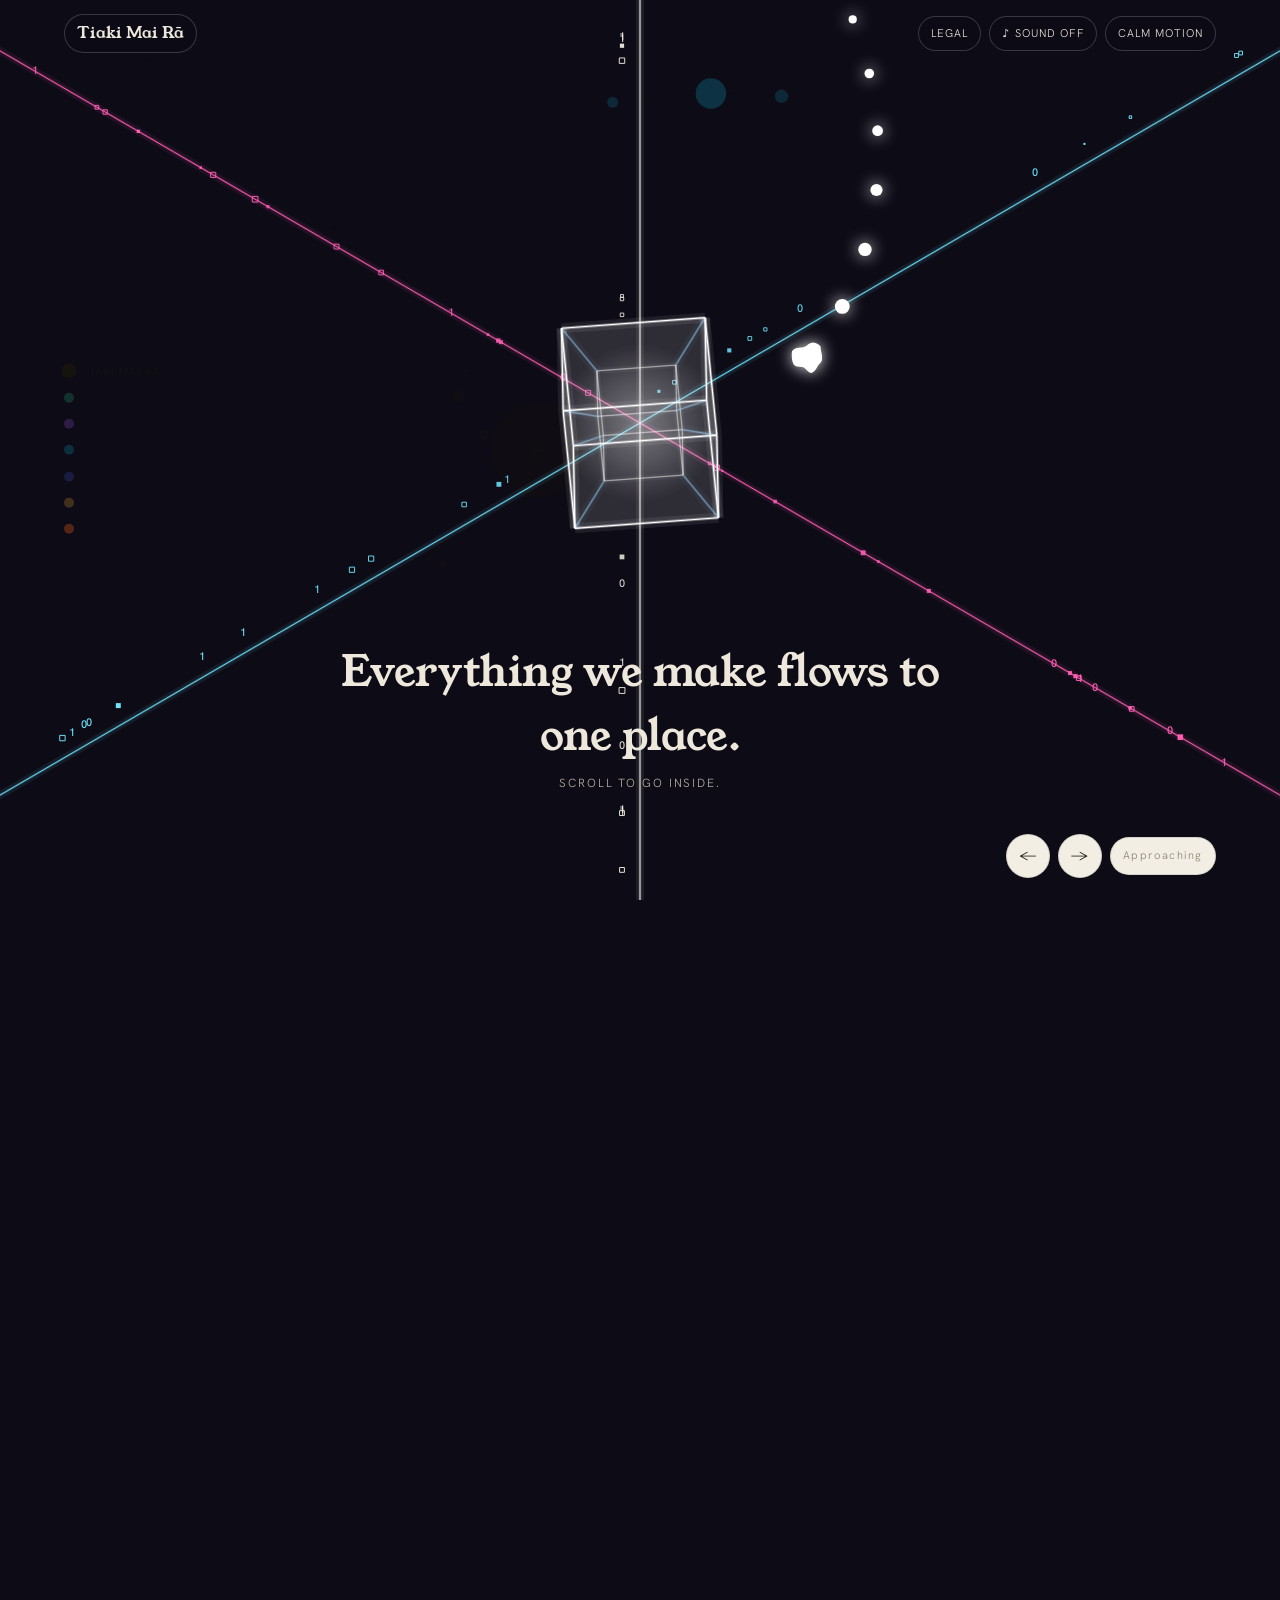
==== commit 70da5bcc: "Static-section anchors (#s-team etc.) land on the matching node when JavaScript is on Co-Authored-By" ====
--- a/index.html
+++ b/index.html
@@ -567,7 +567,8 @@
 addEventListener('resize', layout); applyCalm();
 document.addEventListener('click', e => { if (!narrow) return; const t = e.target.closest('.st-toggle, .station h3'); if (!t) return; const st = t.closest('.station'); const open = st.classList.toggle('open'); st.dataset.user = open ? 'open' : 'closed'; const b = st.querySelector('.st-toggle'); if (b) { b.textContent = open ? 'Less ▴' : 'More ▾'; b.setAttribute('aria-expanded', String(open)); } });
 function autoOpen(stIdx) { if (!narrow) return; $$('.station').forEach((el, k) => { const want = k === stIdx; if (el.dataset.user && el.dataset.user !== (want ? 'open' : 'closed') && el.dataset.now === '1') return; if (want !== el.classList.contains('open')) { el.classList.toggle('open', want); const b = el.querySelector('.st-toggle'); if (b) { b.textContent = want ? 'Less ▴' : 'More ▾'; b.setAttribute('aria-expanded', String(want)); } if (want) el.querySelector('.st-body').scrollTop = 0; } el.dataset.now = want ? '1' : '0'; if (!want) delete el.dataset.user; }); }
-const want = location.hash.slice(1); const wi = nodes.findIndex(n => n.id === want); if (wi >= 0) setTimeout(() => goto(wi), 80);
+const STATIC_MAP = { 's-business': 'do', 's-services': 'do', 's-team': 'who', 's-products': 'make', 's-how': 'how', 's-skills': 'skills', 's-contact': 'connect' };   // anchors of the static (no-JS) version land on the matching node
+let want = location.hash.slice(1); want = STATIC_MAP[want] || want; const wi = nodes.findIndex(n => n.id === want); if (wi >= 0) setTimeout(() => goto(wi), 80);
 requestAnimationFrame(frame);
 })();
 </script>
